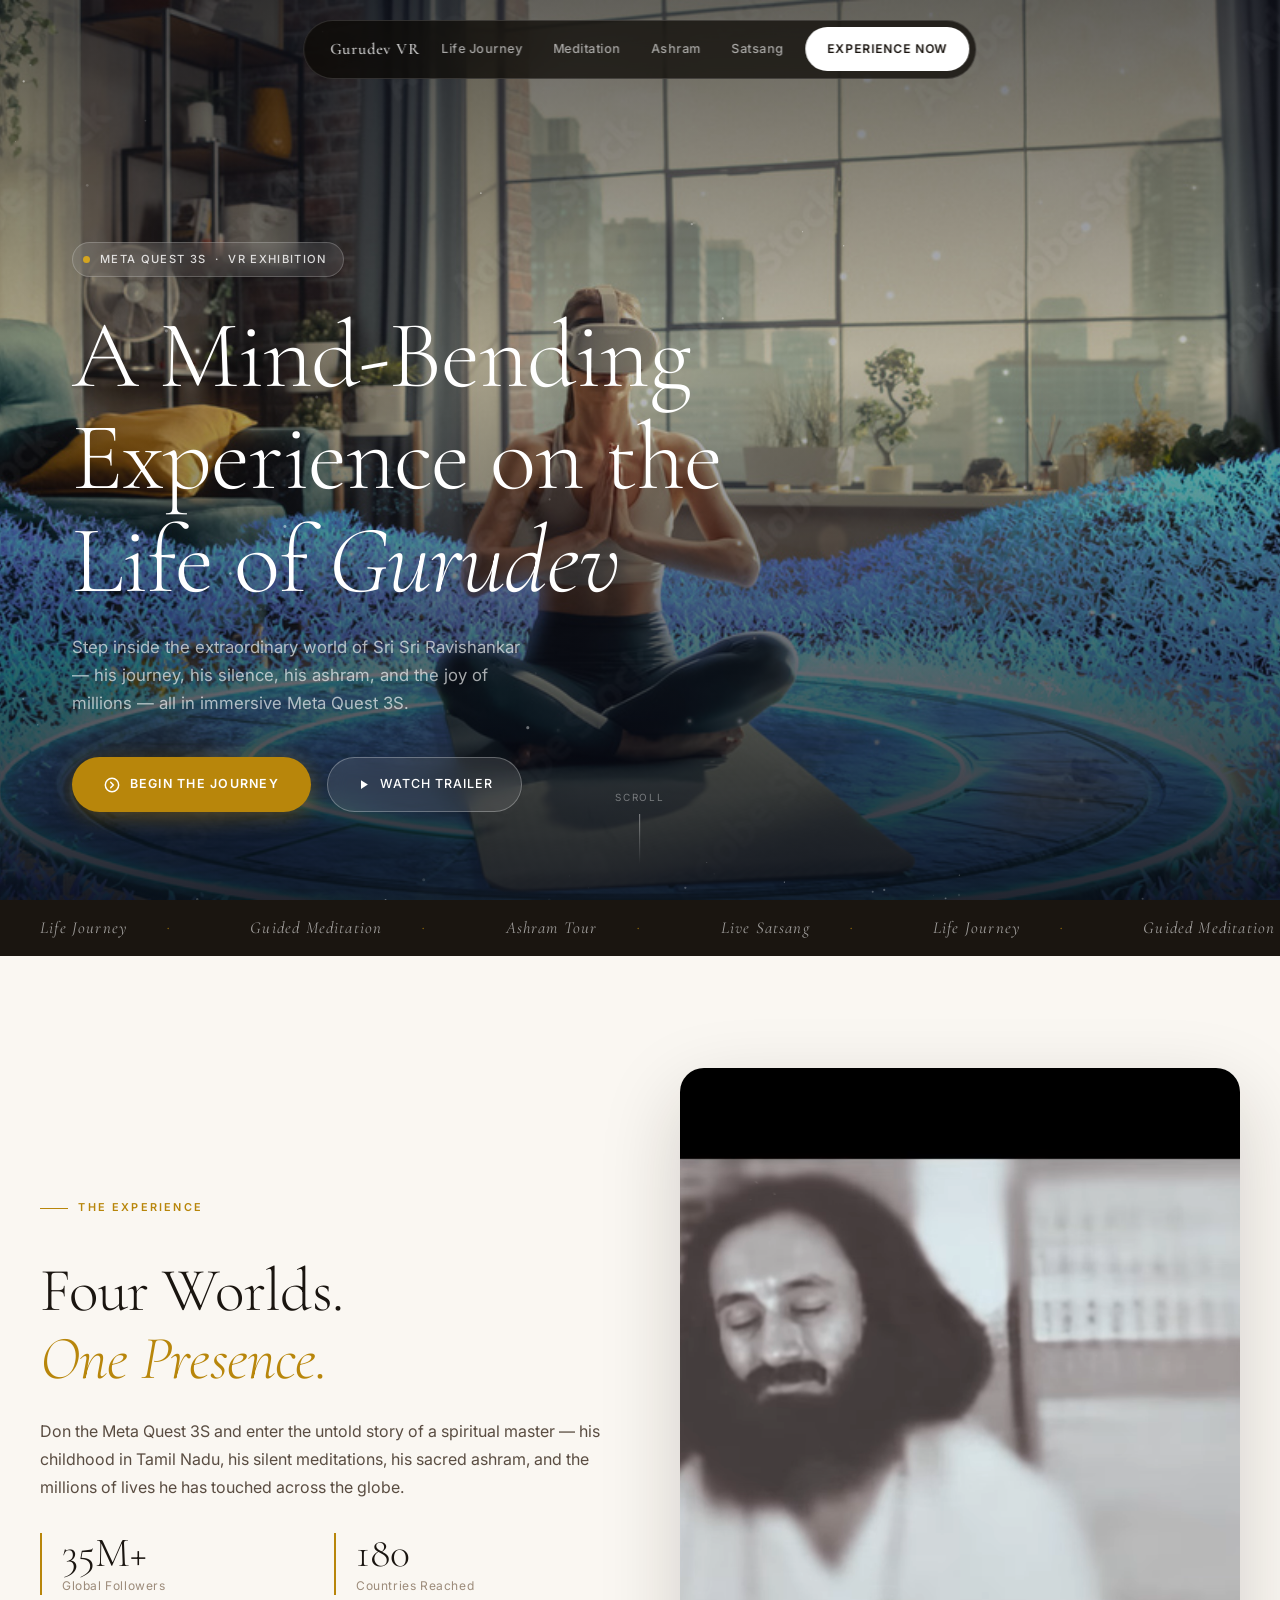
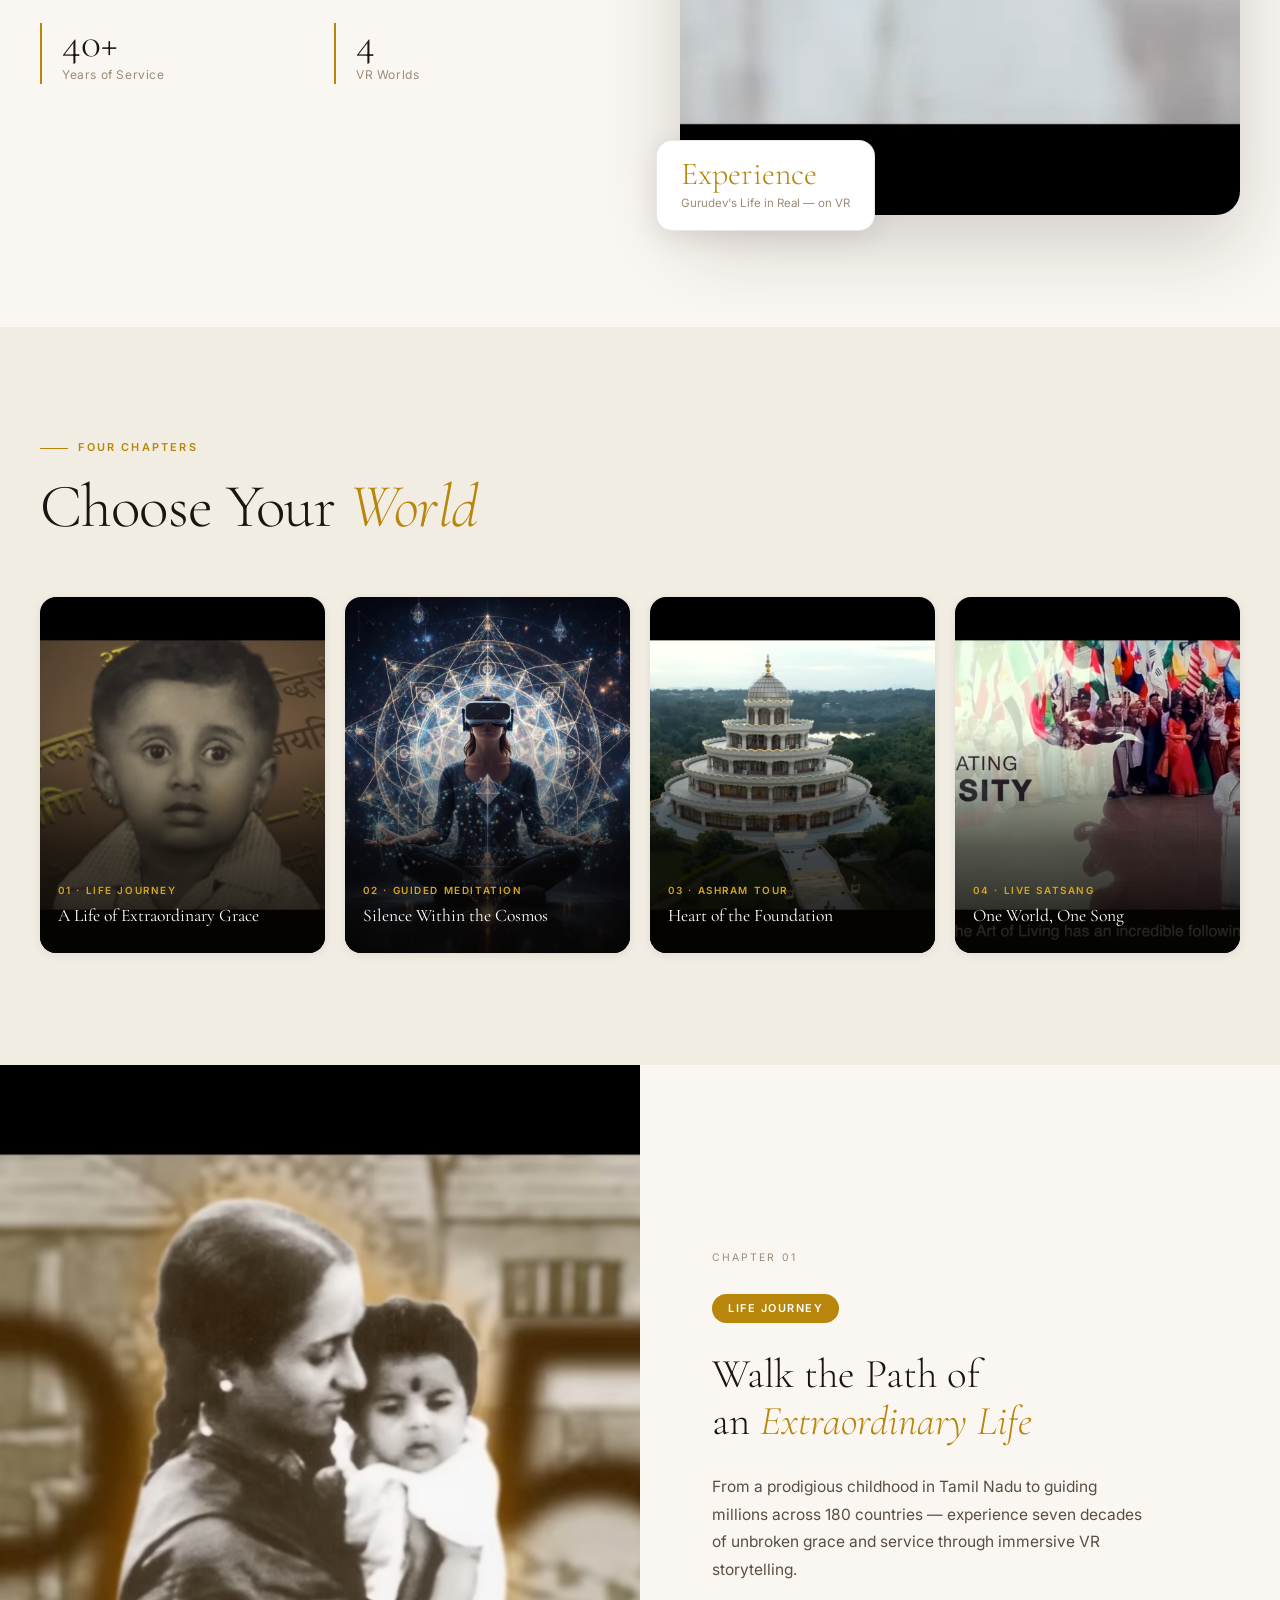
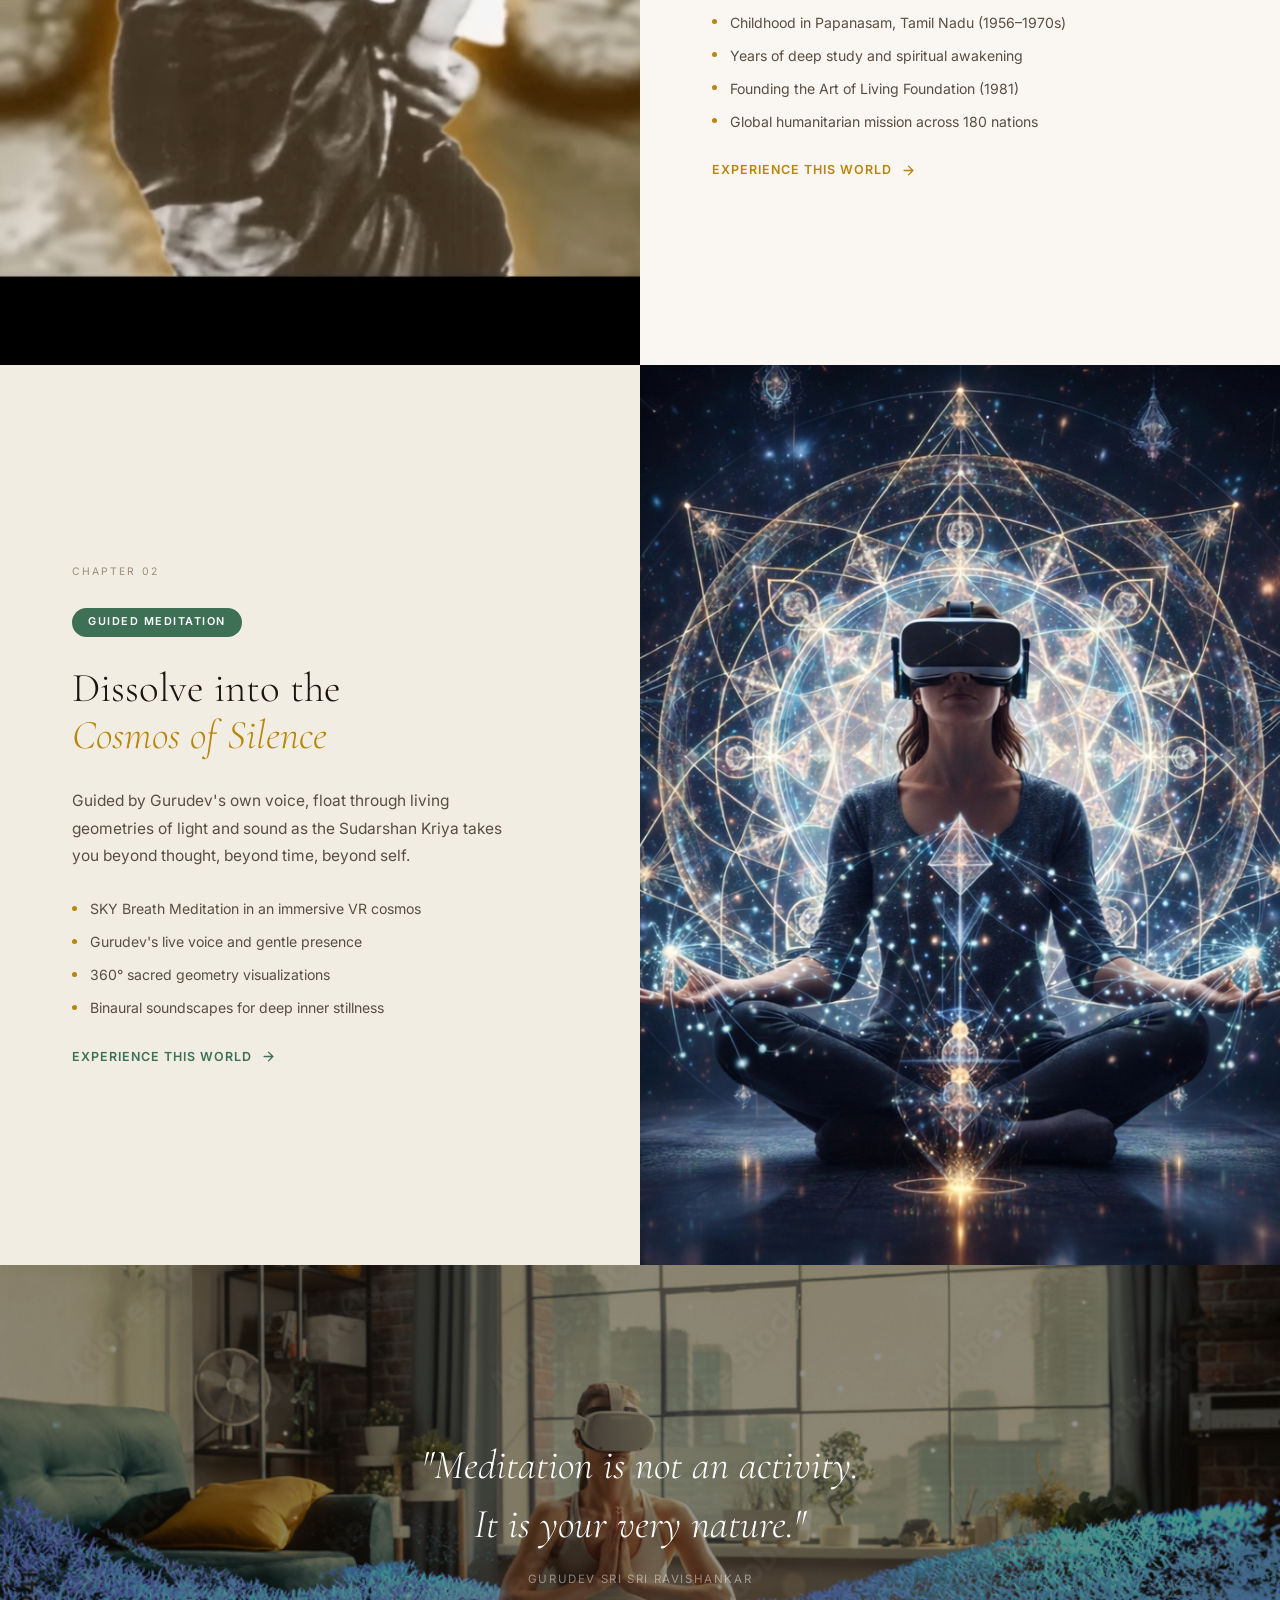
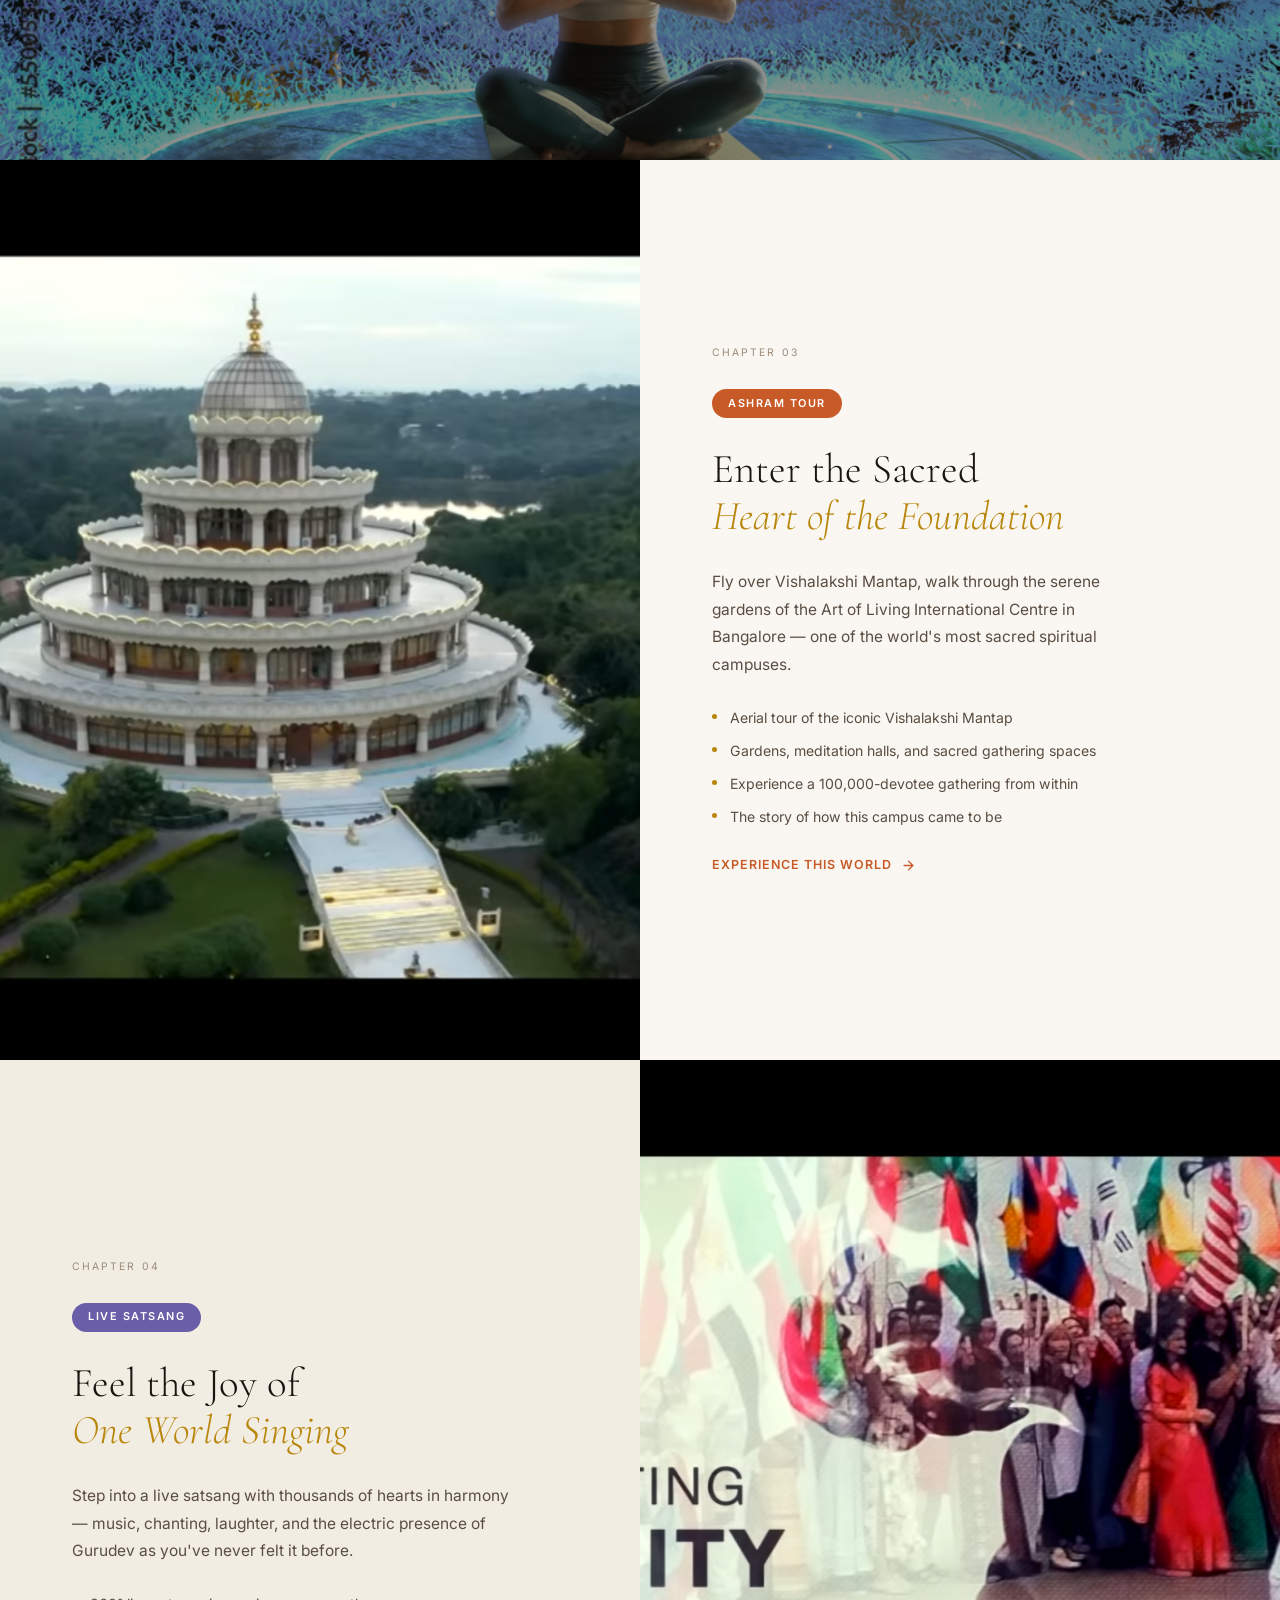
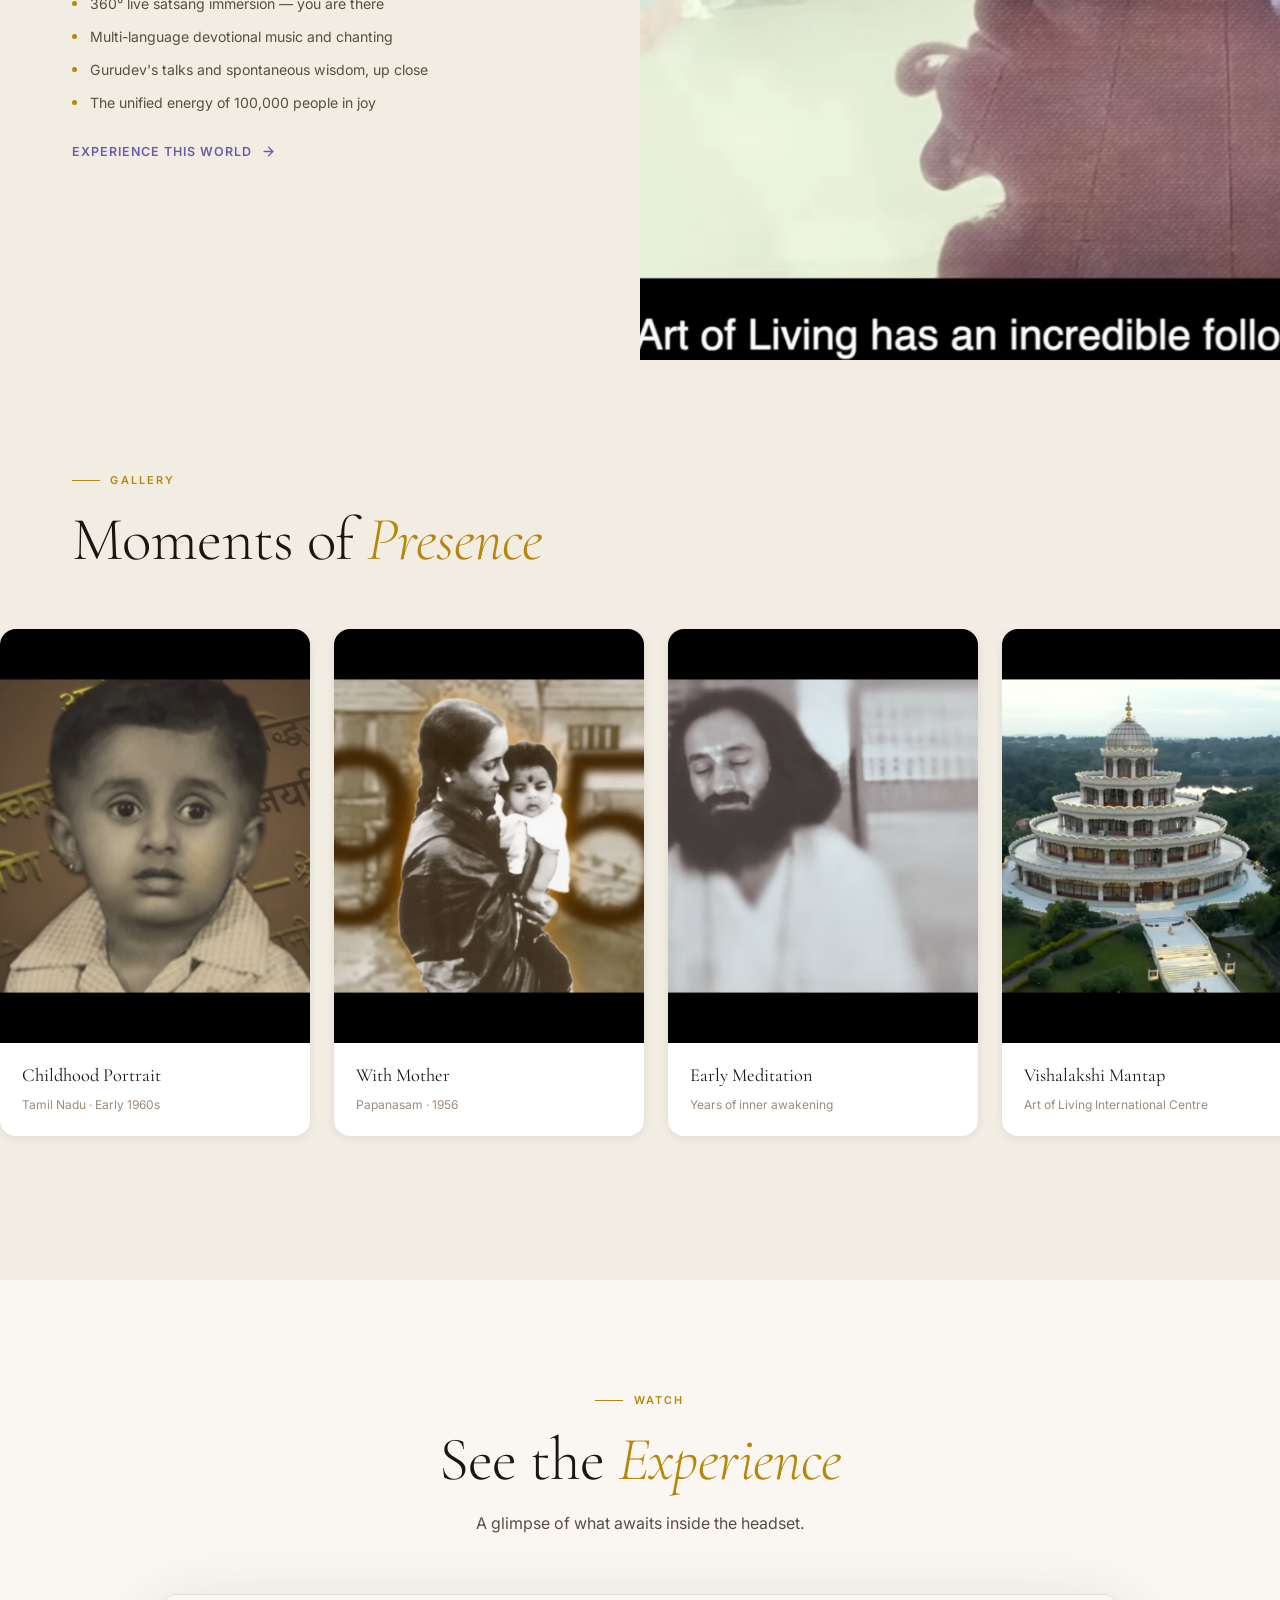
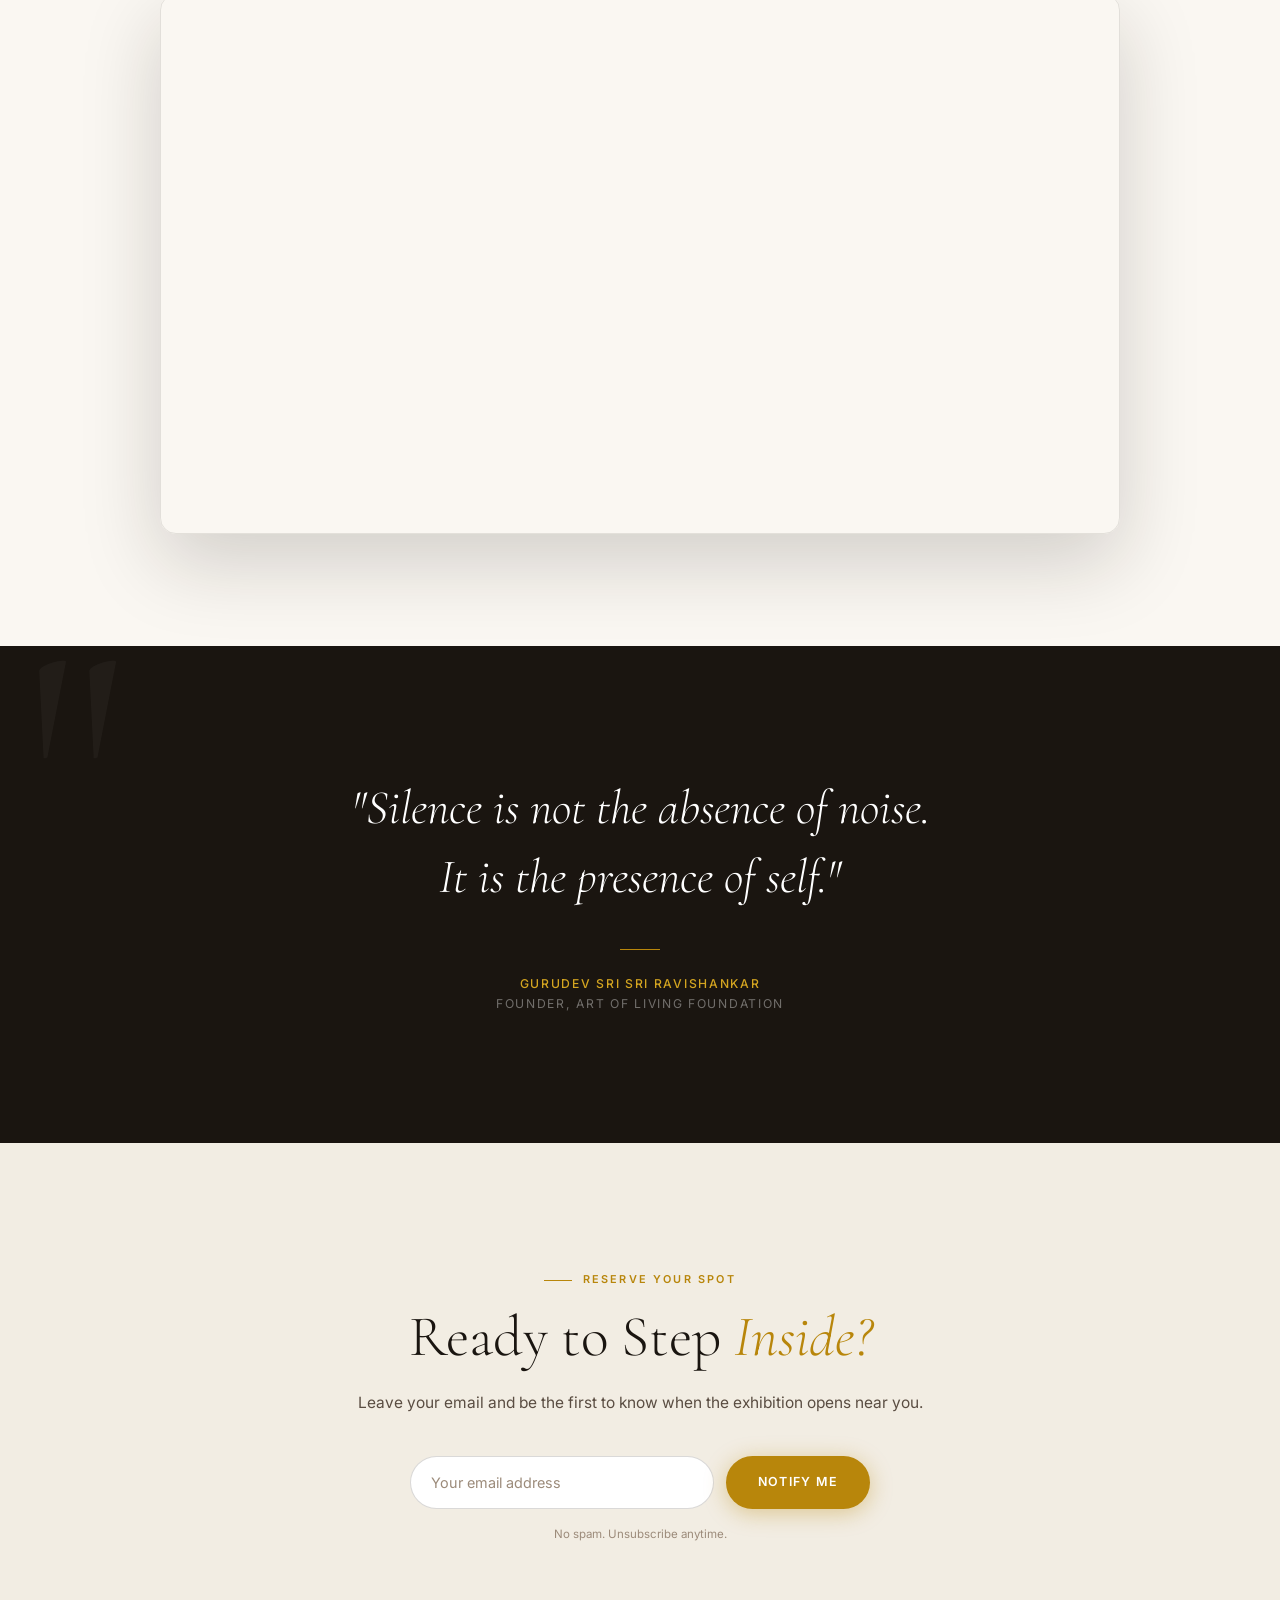
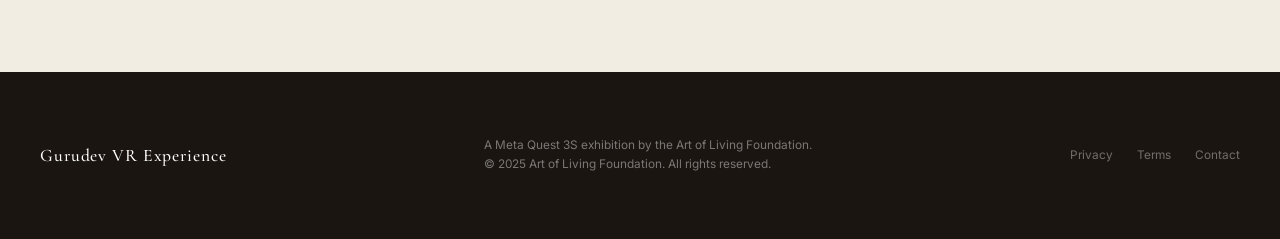
==== landing/index.html @ 08a3c355 "Animate pillar/divider images + expand chapter card descriptions Animations: - Pillar images: bright" ====
<!DOCTYPE html>
<html lang="en">
<head>
<meta charset="UTF-8">
<meta name="viewport" content="width=device-width,initial-scale=1">
<meta name="description" content="An immersive Meta Quest 3S VR experience through the life and wisdom of Gurudev Sri Sri Ravishankar — four worlds, one presence.">
<title>Gurudev VR — An Immersive Journey</title>
<link rel="preconnect" href="https://fonts.googleapis.com">
<link rel="preconnect" href="https://fonts.gstatic.com" crossorigin>
<link href="https://fonts.googleapis.com/css2?family=Cormorant+Garamond:ital,wght@0,300;0,400;0,500;0,600;1,300;1,400;1,500&family=Inter:wght@300;400;500;600&display=swap" rel="stylesheet">
<style>
/* ── RESET ── */
*,*::before,*::after{box-sizing:border-box;margin:0;padding:0}
img,video,iframe{display:block;max-width:100%}
a{text-decoration:none;color:inherit}
button{cursor:pointer;border:none;background:none;font:inherit}

/* ── TOKENS ── */
:root{
  --bg:#FAF7F2;
  --bg2:#F2EDE3;
  --bg3:#EDE5D8;
  --surface:#FFFFFF;
  --ink:#1A1510;
  --ink2:#5A4D42;
  --muted:#9C8B7A;
  --gold:#B8860B;
  --gold-lt:#D4A520;
  --gold-pale:#F5E8B8;
  --saffron:#C85A28;
  --sage:#3E7056;
  --violet:#6B5EA8;
  --border:rgba(26,21,16,.1);
  --border-lg:rgba(26,21,16,.16);
  --shadow-xs:0 1px 3px rgba(26,21,16,.06);
  --shadow-sm:0 2px 10px rgba(26,21,16,.08);
  --shadow-md:0 6px 28px rgba(26,21,16,.1);
  --shadow-lg:0 16px 56px rgba(26,21,16,.14);
  --shadow-xl:0 28px 80px rgba(26,21,16,.18);
  --r8:8px;--r12:12px;--r16:16px;--r24:24px;--r40:40px;--rfull:9999px;
}

/* ── BASE ── */
html{scroll-behavior:smooth}
body{
  background:var(--bg);color:var(--ink);
  font-family:'Inter',sans-serif;
  line-height:1.65;font-size:1rem;
  overflow-x:hidden;
}
:focus-visible{outline:2px solid var(--gold);outline-offset:3px;border-radius:2px}

/* ── NAV ── */
#nav{
  position:fixed;top:1.25rem;left:50%;transform:translateX(-50%);
  z-index:400;display:flex;align-items:center;gap:.5rem;
  padding:.4rem .4rem .4rem 1.6rem;
  background:rgba(250,247,242,.92);
  backdrop-filter:blur(24px);-webkit-backdrop-filter:blur(24px);
  border:1px solid var(--border);border-radius:var(--rfull);
  white-space:nowrap;
  transition:background .35s,border-color .35s,box-shadow .35s;
  box-shadow:var(--shadow-xs);
}
#nav.scrolled{box-shadow:var(--shadow-sm)}
#nav.hero-zone{
  background:rgba(10,7,4,.72);
  border-color:rgba(255,255,255,.14);box-shadow:none;
}
#nav.hero-zone .nav-logo{color:rgba(255,255,255,.9)}
#nav.hero-zone .nav-link{color:rgba(255,255,255,.62)}
#nav.hero-zone .nav-link:hover{background:rgba(255,255,255,.1);color:#fff}
#nav.hero-zone .nav-cta{background:#fff;color:var(--ink)}
#nav.hero-zone .nav-cta:hover{background:var(--gold-lt);color:#fff}
#nav.hero-zone .nav-ham{color:rgba(255,255,255,.85)}
.nav-logo{
  font-family:'Cormorant Garamond',serif;
  font-size:1rem;font-weight:500;letter-spacing:.05em;
  color:var(--ink);transition:color .3s;
}
.nav-links{display:flex;align-items:center;gap:.2rem}
.nav-link{
  font-size:.78rem;font-weight:500;letter-spacing:.04em;
  color:var(--ink2);padding:.4rem .85rem;border-radius:var(--rfull);
  min-height:44px;display:flex;align-items:center;
  transition:background .2s,color .2s;
}
.nav-link:hover{background:rgba(26,21,16,.07);color:var(--ink)}
.nav-cta{
  background:var(--ink);color:#fff;
  font-size:.75rem;font-weight:600;letter-spacing:.08em;text-transform:uppercase;
  padding:.5rem 1.35rem;border-radius:var(--rfull);
  min-height:44px;display:flex;align-items:center;
  transition:background .2s,transform .15s,box-shadow .2s;
}
.nav-cta:hover{background:var(--gold);transform:translateY(-1px);box-shadow:0 4px 14px rgba(184,134,11,.3)}
.nav-ham{
  display:none;width:44px;height:44px;border-radius:var(--rfull);
  align-items:center;justify-content:center;
  color:var(--ink);transition:background .2s,color .3s;
}
.nav-ham:hover{background:rgba(26,21,16,.07)}
.nav-ham svg{width:20px;height:20px}
@media(max-width:800px){
  .nav-links{display:none}.nav-ham{display:flex}
  #nav{padding:.35rem .35rem .35rem 1.2rem}
}

/* ── MOBILE MENU ── */
#mobile-menu{
  display:none;position:fixed;inset:0;z-index:390;
  background:var(--bg);padding:6rem 2.5rem 3rem;
  flex-direction:column;gap:0;overflow-y:auto;
}
#mobile-menu.open{display:flex}
.mmenu-item{
  font-family:'Cormorant Garamond',serif;
  font-size:clamp(1.8rem,7vw,2.8rem);
  font-weight:300;color:var(--ink);
  padding:.65rem 0;border-bottom:1px solid var(--border);
  transition:color .2s,padding-left .25s;
}
.mmenu-item:hover{color:var(--gold);padding-left:.5rem}
.mmenu-sub{
  display:block;font-family:'Inter',sans-serif;
  font-size:.65rem;letter-spacing:.12em;text-transform:uppercase;
  color:var(--muted);margin-bottom:.15rem;
}
.mmenu-cta{
  margin-top:2rem;align-self:flex-start;
  background:var(--ink);color:#fff;
  font-size:.8rem;font-weight:600;letter-spacing:.08em;text-transform:uppercase;
  padding:1rem 2rem;border-radius:var(--rfull);
  min-height:52px;display:flex;align-items:center;
  transition:background .2s;
}
.mmenu-cta:hover{background:var(--gold)}
.mmenu-close{
  position:absolute;top:1.5rem;right:1.5rem;
  width:44px;height:44px;border-radius:var(--rfull);
  display:flex;align-items:center;justify-content:center;
  background:var(--bg2);color:var(--ink);transition:background .2s;
}
.mmenu-close:hover{background:var(--bg3)}
.mmenu-close svg{width:20px;height:20px}

/* ── HERO ── */
.hero{
  position:relative;height:100dvh;min-height:640px;
  display:flex;align-items:flex-end;overflow:hidden;
}
.hero-media{position:absolute;inset:0}
.hero-media img{width:100%;height:100%;object-fit:cover;object-position:center top;animation:kenburns 26s ease-in-out infinite alternate}
@keyframes kenburns{from{transform:scale(1)}to{transform:scale(1.08) translate(-1%,-.5%)}}
#hero-cv{position:absolute;inset:0;z-index:1;pointer-events:none;width:100%;height:100%}
.hero-media::after{
  content:'';position:absolute;inset:0;
  background:linear-gradient(180deg,rgba(4,8,20,.6) 0%,rgba(4,8,20,.25) 40%,rgba(4,8,20,.88) 100%);
}
.hero-body{
  position:relative;z-index:2;
  width:100%;max-width:1200px;margin:0 auto;
  padding:0 2rem 5.5rem;
}
.hero-badge{
  display:inline-flex;align-items:center;gap:.6rem;
  background:rgba(255,255,255,.1);backdrop-filter:blur(12px);
  border:1px solid rgba(255,255,255,.2);border-radius:var(--rfull);
  padding:.45rem 1rem .45rem .65rem;margin-bottom:1.75rem;
}
.hero-badge-dot{
  width:7px;height:7px;border-radius:50%;background:var(--gold-lt);
  animation:hbpulse 2.2s ease-in-out infinite;
}
@keyframes hbpulse{0%,100%{opacity:1;transform:scale(1)}50%{opacity:.45;transform:scale(.75)}}
.hero-badge-text{
  font-size:.7rem;font-weight:500;letter-spacing:.12em;
  text-transform:uppercase;color:rgba(255,255,255,.82);
}
h1.hero-title{
  font-family:'Cormorant Garamond',serif;
  font-size:clamp(3rem,7.5vw,6.5rem);
  font-weight:300;line-height:1.07;letter-spacing:-.01em;
  color:#fff;margin-bottom:1.25rem;max-width:820px;
}
h1.hero-title em{font-style:italic}
.hero-sub{
  font-size:clamp(.9rem,1.8vw,1.05rem);
  color:rgba(255,255,255,.64);line-height:1.68;
  max-width:460px;margin-bottom:2.5rem;
}
.hero-actions{display:flex;gap:1rem;flex-wrap:wrap}
.btn-primary{
  display:inline-flex;align-items:center;gap:.6rem;
  background:var(--gold);color:#fff;
  font-size:.78rem;font-weight:600;letter-spacing:.1em;text-transform:uppercase;
  padding:1rem 2rem;border-radius:var(--rfull);min-height:52px;
  box-shadow:0 4px 22px rgba(184,134,11,.38);
  transition:background .2s,transform .15s,box-shadow .2s;
  position:relative;overflow:hidden;
}
.btn-primary::after{
  content:'';position:absolute;inset:0 auto 0 -80%;width:55%;
  background:linear-gradient(90deg,transparent,rgba(255,255,255,.22),transparent);
  transform:skewX(-18deg);
  animation:shimmer 4s ease-in-out infinite 2s;
}
@keyframes shimmer{0%,40%{left:-80%}100%{left:160%}}
.btn-primary:hover{background:var(--gold-lt);transform:translateY(-2px);box-shadow:0 8px 30px rgba(184,134,11,.44)}
.btn-outline{
  display:inline-flex;align-items:center;gap:.6rem;
  background:rgba(255,255,255,.1);backdrop-filter:blur(10px);
  border:1px solid rgba(255,255,255,.28);color:#fff;
  font-size:.78rem;font-weight:500;letter-spacing:.08em;text-transform:uppercase;
  padding:1rem 1.75rem;border-radius:var(--rfull);min-height:52px;
  transition:background .2s,border-color .2s,transform .15s;
}
.btn-outline:hover{background:rgba(255,255,255,.2);border-color:rgba(255,255,255,.45);transform:translateY(-2px)}
.hero-scroll-hint{
  position:absolute;bottom:2.25rem;left:50%;transform:translateX(-50%);
  z-index:2;display:flex;flex-direction:column;align-items:center;gap:.55rem;
}
.scroll-label{
  font-size:.62rem;letter-spacing:.18em;text-transform:uppercase;color:rgba(255,255,255,.38);
}
.scroll-line{
  width:1px;height:50px;
  background:linear-gradient(180deg,rgba(255,255,255,.45) 0%,rgba(255,255,255,0) 100%);
  animation:scrollanim 2s ease-in-out infinite;
}
@keyframes scrollanim{
  0%,100%{transform:scaleY(1) translateY(0);opacity:.8}
  55%{transform:scaleY(.65) translateY(5px);opacity:.35}
}

/* ── MARQUEE BAND ── */
.band{background:var(--ink);padding:.9rem 0;overflow:hidden}
.band-track{display:flex;white-space:nowrap;animation:bandslide 28s linear infinite}
.band-track:hover{animation-play-state:paused}
@keyframes bandslide{from{transform:translateX(0)}to{transform:translateX(-50%)}}
.band-item{
  font-family:'Cormorant Garamond',serif;
  font-size:1.05rem;font-weight:400;font-style:italic;
  letter-spacing:.07em;color:rgba(255,255,255,.58);
  padding:0 2.5rem;display:inline-flex;align-items:center;gap:2.5rem;
}
.band-item::after{content:'◆';font-style:normal;font-size:.48rem;color:var(--gold);opacity:.75}

/* ── SECTION SCAFFOLD ── */
.sec{padding:7rem 2rem}
.sec-inner{max-width:1200px;margin:0 auto}
.eyebrow{
  font-size:.68rem;font-weight:600;letter-spacing:.2em;text-transform:uppercase;
  color:var(--gold);margin-bottom:1rem;
  display:flex;align-items:center;gap:.65rem;
}
.eyebrow::before{content:'';display:inline-block;width:0;height:1px;background:var(--gold);flex-shrink:0;transition:width .75s cubic-bezier(.25,.1,.25,1) .3s}
.eyebrow.on::before{width:28px}
.display{
  font-family:'Cormorant Garamond',serif;
  font-size:clamp(2.2rem,4.8vw,4rem);
  font-weight:300;line-height:1.1;letter-spacing:-.01em;color:var(--ink);
}
.display em{font-style:italic;color:var(--gold)}
.lead{font-size:1rem;color:var(--ink2);line-height:1.76;max-width:58ch}

/* ── INTRO ── */
.intro-bg{background:var(--bg)}
.intro-grid{display:grid;grid-template-columns:1fr 1fr;gap:5rem;align-items:center}
.intro-left{display:flex;flex-direction:column;gap:1.5rem}
.stats-grid{display:grid;grid-template-columns:1fr 1fr;gap:1.75rem;padding-top:.5rem}
.stat{padding-left:1.25rem;border-left:2.5px solid var(--gold)}
.stat-n{
  font-family:'Cormorant Garamond',serif;
  font-size:2.6rem;font-weight:300;color:var(--ink);line-height:1;margin-bottom:.2rem;
}
.stat-l{font-size:.75rem;color:var(--muted);letter-spacing:.05em;line-height:1.4}
.intro-right{position:relative}
.portrait-wrap{
  border-radius:var(--r24);overflow:hidden;aspect-ratio:3/4;
  box-shadow:var(--shadow-xl);
}
.portrait-wrap img{width:100%;height:100%;object-fit:cover}
.portrait-chip{
  position:absolute;bottom:-1rem;left:-1.5rem;
  background:var(--surface);border-radius:var(--r16);
  padding:1.1rem 1.5rem;box-shadow:var(--shadow-md);
  border:1px solid var(--border);
}
.chip-year{
  font-family:'Cormorant Garamond',serif;
  font-size:2rem;font-weight:300;color:var(--gold);line-height:1;
}
.chip-label{font-size:.72rem;color:var(--muted);margin-top:.2rem}
@media(max-width:920px){
  .intro-grid{grid-template-columns:1fr;gap:3rem}
  .portrait-chip{left:1rem;bottom:1rem}
}

/* ── CHAPTERS ── */
.chapters-bg{background:var(--bg2)}
.ch-grid{
  display:grid;grid-template-columns:repeat(4,1fr);
  gap:1.25rem;margin-top:3.5rem;
}
.ch-card{
  position:relative;border-radius:var(--r16);overflow:hidden;
  aspect-ratio:4/5;display:block;box-shadow:var(--shadow-sm);
  background:var(--bg3);
  transition:transform .4s cubic-bezier(.25,.1,.25,1),box-shadow .4s;
}
.ch-card:hover{transform:translateY(-6px);box-shadow:var(--shadow-lg)}
.ch-card img{
  position:absolute;inset:0;width:100%;height:100%;object-fit:cover;
  transition:transform .7s cubic-bezier(.25,.1,.25,1);
}
.ch-card:hover img{transform:scale(1.05)}
/* gradient only at bottom — no black at top */
.ch-grad{
  position:absolute;inset:0;
  background:linear-gradient(180deg,transparent 38%,rgba(6,4,2,.65) 70%,rgba(6,4,2,.92) 100%);
  transition:background .4s ease;
}
.ch-card:hover .ch-grad{
  background:linear-gradient(180deg,transparent 25%,rgba(6,4,2,.72) 60%,rgba(6,4,2,.95) 100%);
}
.ch-body{position:absolute;bottom:0;left:0;right:0;padding:1.25rem 1.1rem}
.ch-num{
  font-size:.62rem;font-weight:600;letter-spacing:.16em;color:var(--gold-lt);
  margin-bottom:.4rem;text-transform:uppercase;
}
.ch-name{
  font-family:'Cormorant Garamond',serif;
  font-size:1.1rem;font-weight:400;color:#fff;line-height:1.25;margin-bottom:.4rem;
}
.ch-desc{
  font-size:.75rem;color:rgba(255,255,255,.68);line-height:1.5;
  max-height:0;overflow:hidden;
  transition:max-height .4s ease, opacity .4s ease;
  opacity:0;
}
.ch-card:hover .ch-desc{max-height:80px;opacity:1}
/* on mobile always show desc */
@media(max-width:800px){
  .ch-desc{max-height:80px;opacity:1}
}
@media(max-width:900px){
  .ch-grid{grid-template-columns:1fr 1fr;gap:1rem}
  .ch-card{aspect-ratio:3/4}
}
@media(max-width:480px){
  .ch-grid{gap:.75rem}
  .ch-card{aspect-ratio:3/4}
  .ch-name{font-size:1rem}
}

/* ── PILLARS ── */
.pillar{display:grid;grid-template-columns:1fr 1fr;min-height:100dvh}
.pillar.flip .p-img{order:2}
.pillar.flip .p-body{order:1}
.p-img{position:relative;overflow:hidden}
.p-img img{
  position:absolute;inset:0;width:100%;height:100%;
  object-fit:cover;transition:transform .9s ease;
}
.pillar:hover .p-img img{transform:scale(1.04)}
.p-body{
  display:flex;flex-direction:column;justify-content:center;
  gap:1.75rem;padding:5.5rem 4.5rem;background:var(--bg);
}
.pillar.flip .p-body{background:var(--bg2)}
.p-n{font-size:.65rem;letter-spacing:.2em;text-transform:uppercase;color:var(--muted)}
.p-tag{
  display:inline-block;font-size:.68rem;font-weight:600;
  letter-spacing:.14em;text-transform:uppercase;
  color:#fff;border-radius:var(--rfull);padding:.35rem 1rem;align-self:flex-start;
}
.p-title{
  font-family:'Cormorant Garamond',serif;
  font-size:clamp(1.9rem,3.2vw,3rem);font-weight:300;line-height:1.15;color:var(--ink);
}
.p-title em{font-style:italic;color:var(--gold)}
.p-desc{font-size:.97rem;color:var(--ink2);line-height:1.78;max-width:44ch}
.p-list{list-style:none;display:flex;flex-direction:column;gap:.7rem}
.p-list li{
  display:flex;align-items:flex-start;gap:.8rem;
  font-size:.88rem;color:var(--ink2);line-height:1.55;
}
.p-list li::before{
  content:'';display:block;width:5px;height:5px;border-radius:50%;
  background:var(--gold);margin-top:.48rem;flex-shrink:0;
}
.p-link{
  display:inline-flex;align-items:center;gap:.55rem;
  font-size:.78rem;font-weight:600;letter-spacing:.08em;text-transform:uppercase;
  color:var(--gold);transition:gap .25s;align-self:flex-start;
}
.p-link:hover{gap:1rem}
.p-link svg{width:15px;height:15px}
@media(max-width:800px){
  .pillar,.pillar.flip{grid-template-columns:1fr;min-height:auto}
  .pillar.flip .p-img,.pillar.flip .p-body{order:unset}
  .p-img{aspect-ratio:4/3}
  .p-body{padding:3.5rem 1.75rem}
}

/* ── QUOTE DIVIDER ── */
.qdiv{height:55vh;min-height:300px;position:relative;overflow:hidden}
.qdiv img{position:absolute;inset:0;width:100%;height:100%;object-fit:cover}
.qdiv::after{content:'';position:absolute;inset:0;background:rgba(8,5,2,.44)}
.qdiv-text{
  position:absolute;inset:0;z-index:1;
  display:flex;flex-direction:column;align-items:center;justify-content:center;
  text-align:center;padding:2rem;gap:1rem;
}
.qdiv-quote{
  font-family:'Cormorant Garamond',serif;
  font-size:clamp(1.4rem,3.2vw,2.6rem);
  font-weight:300;font-style:italic;color:#fff;line-height:1.45;max-width:680px;
}
.qdiv-attr{font-size:.72rem;letter-spacing:.14em;text-transform:uppercase;color:rgba(255,255,255,.45)}

/* ── GALLERY ── */
.gallery-bg{background:var(--bg2);padding:7rem 0}
.gallery-head{max-width:1200px;margin:0 auto 3.5rem;padding:0 2rem}
.g-scroll{
  overflow-x:auto;scroll-snap-type:x mandatory;
  padding:0 2rem 1.5rem;cursor:grab;
}
.g-scroll:active{cursor:grabbing}
.g-scroll::-webkit-scrollbar{height:3px}
.g-scroll::-webkit-scrollbar-track{background:transparent}
.g-scroll::-webkit-scrollbar-thumb{background:var(--gold);border-radius:2px}
.g-track{display:flex;gap:1.5rem;width:max-content;padding-bottom:.5rem}
.g-card{
  width:clamp(240px,28vw,310px);flex-shrink:0;
  border-radius:var(--r16);overflow:hidden;scroll-snap-align:start;
  background:var(--surface);box-shadow:var(--shadow-sm);
  transition:transform .35s cubic-bezier(.25,.1,.25,1),box-shadow .35s;
}
.g-card:hover{transform:translateY(-6px);box-shadow:var(--shadow-lg)}
.g-img{aspect-ratio:3/4;overflow:hidden;position:relative}
.g-img img{
  position:absolute;inset:0;width:100%;height:100%;object-fit:cover;
  transition:transform .6s ease;
}
.g-card:hover .g-img img{transform:scale(1.06)}
.g-info{padding:1.1rem 1.35rem 1.4rem}
.g-title{
  font-family:'Cormorant Garamond',serif;
  font-size:1.15rem;font-weight:400;color:var(--ink);margin-bottom:.3rem;
}
.g-sub{font-size:.75rem;color:var(--muted);line-height:1.5}

/* ── VIDEO ── */
.video-bg{background:var(--bg);padding:7rem 2rem}
.video-inner{max-width:960px;margin:0 auto;text-align:center}
.video-frame{
  margin-top:3.5rem;border-radius:var(--r16);overflow:hidden;
  box-shadow:var(--shadow-xl);aspect-ratio:16/9;position:relative;
  border:1px solid var(--border);
}
.video-frame iframe{position:absolute;inset:0;width:100%;height:100%;border:none}

/* ── FULL QUOTE ── */
.fq-bg{
  background:var(--ink);padding:8rem 2rem;
  position:relative;overflow:hidden;
}
.fq-bg::before{
  content:'"';position:absolute;
  top:-3rem;left:1.5rem;
  font-family:'Cormorant Garamond',serif;
  font-size:22rem;line-height:1;
  color:rgba(255,255,255,.035);
  pointer-events:none;user-select:none;
}
.fq-inner{max-width:760px;margin:0 auto;text-align:center;position:relative;z-index:1}
.fq-text{
  font-family:'Cormorant Garamond',serif;
  font-size:clamp(1.7rem,3.8vw,3rem);
  font-weight:300;font-style:italic;
  color:#fff;line-height:1.45;margin-bottom:2.25rem;
}
.fq-line{height:1px;background:var(--gold);margin:0 auto 1.5rem;width:0;transition:opacity .75s ease .3s,transform .75s ease .3s,width .9s cubic-bezier(.25,.1,.25,1) .5s}
.fq-line.on{width:40px}
.fq-attr{font-size:.76rem;letter-spacing:.14em;text-transform:uppercase;color:rgba(255,255,255,.38);line-height:1.7}
.fq-attr strong{color:var(--gold-lt);font-weight:500}

/* ── CTA ── */
.cta-bg{background:var(--bg2);padding:8rem 2rem}
.cta-inner{max-width:640px;margin:0 auto;text-align:center}
.cta-h{
  font-family:'Cormorant Garamond',serif;
  font-size:clamp(2.2rem,4.5vw,3.8rem);
  font-weight:300;line-height:1.12;color:var(--ink);margin-bottom:1.25rem;
}
.cta-h em{font-style:italic;color:var(--gold)}
.cta-sub{font-size:.97rem;color:var(--ink2);line-height:1.72;margin-bottom:2.5rem}
.cta-form{display:flex;gap:.75rem;max-width:460px;margin:0 auto 1rem}
.cta-input{
  flex:1;padding:.875rem 1.25rem;
  background:var(--surface);border:1.5px solid var(--border-lg);
  border-radius:var(--rfull);color:var(--ink);
  font-size:.9rem;font-family:'Inter',sans-serif;
  transition:border-color .2s,box-shadow .2s;
}
.cta-input:focus{
  outline:none;border-color:var(--gold);
  box-shadow:0 0 0 3px rgba(184,134,11,.12);
}
.cta-input::placeholder{color:var(--muted)}
.cta-note{font-size:.72rem;color:var(--muted)}
@media(max-width:520px){.cta-form{flex-direction:column}}

/* ── FOOTER ── */
.footer{background:var(--ink);color:rgba(255,255,255,.42);padding:4rem 2rem}
.footer-inner{
  max-width:1200px;margin:0 auto;
  display:flex;justify-content:space-between;align-items:center;
  gap:2rem;flex-wrap:wrap;
}
.footer-logo{
  font-family:'Cormorant Garamond',serif;
  font-size:1.1rem;font-weight:500;letter-spacing:.05em;color:#fff;
}
.footer-copy{font-size:.74rem;line-height:1.65}
.footer-nav{display:flex;gap:1.5rem;font-size:.74rem}
.footer-nav a{color:rgba(255,255,255,.38);transition:color .2s}
.footer-nav a:hover{color:var(--gold-lt)}
@media(max-width:600px){
  .footer-inner{flex-direction:column;align-items:flex-start;gap:1.25rem}
}

/* ── REVEAL ── */
.r{opacity:0;transform:translateY(28px);transition:opacity .75s ease,transform .75s ease}
.fq-line.r{transition:opacity .75s ease .3s,transform .75s ease .3s,width .9s cubic-bezier(.25,.1,.25,1) .5s}
.r.on{opacity:1;transform:none}
.r[data-d="1"]{transition-delay:.1s}
.r[data-d="2"]{transition-delay:.2s}
.r[data-d="3"]{transition-delay:.3s}
.r[data-d="4"]{transition-delay:.4s}
.r[data-d="5"]{transition-delay:.5s}

/* ── PROGRESS BAR ── */
#progress{position:fixed;top:0;left:0;right:0;height:2px;background:var(--gold);transform-origin:left;transform:scaleX(0);z-index:500;will-change:transform;pointer-events:none}

/* ── PILLAR PARALLAX ── */
.p-img img{will-change:transform;transition:transform .12s linear;animation:imgpulse 7s ease-in-out infinite}
@keyframes imgpulse{0%,100%{filter:brightness(1) saturate(1)}50%{filter:brightness(1.08) saturate(1.14)}}

/* ── QUOTE DIVIDER KEN BURNS ── */
.qdiv img{animation:kenburns 32s ease-in-out infinite alternate}

/* ── COSMOS GLOW ── */
@keyframes cosmosGlow{
  0%,100%{filter:brightness(1) saturate(1) contrast(1)}
  50%{filter:brightness(1.12) saturate(1.22) contrast(1.04)}
}

/* ── A11Y MOTION ── */
@media(prefers-reduced-motion:reduce){
  *,*::before,*::after{animation-duration:.01ms!important;transition-duration:.01ms!important}
  .r{opacity:1;transform:none}
  #hero-cv,.fq-line.r,.p-img img,.qdiv img{transition:none!important;animation:none!important}
}
</style>
</head>
<body>

<div id="progress" aria-hidden="true"></div>

<!-- NAV -->
<nav id="nav" aria-label="Site navigation">
  <span class="nav-logo">Gurudev VR</span>
  <div class="nav-links" role="list">
    <a href="#journey" class="nav-link" role="listitem">Life Journey</a>
    <a href="#meditation" class="nav-link" role="listitem">Meditation</a>
    <a href="#ashram" class="nav-link" role="listitem">Ashram</a>
    <a href="#satsang" class="nav-link" role="listitem">Satsang</a>
  </div>
  <a href="#reserve" class="nav-cta">Experience Now</a>
  <button class="nav-ham" id="ham-btn" aria-label="Open navigation" aria-expanded="false">
    <svg fill="none" stroke="currentColor" stroke-width="2" viewBox="0 0 24 24" aria-hidden="true">
      <path stroke-linecap="round" d="M4 7h16M4 12h16M4 17h16"/>
    </svg>
  </button>
</nav>

<!-- MOBILE MENU -->
<div id="mobile-menu" role="dialog" aria-modal="true" aria-label="Navigation">
  <button class="mmenu-close" id="menu-close" aria-label="Close menu">
    <svg fill="none" stroke="currentColor" stroke-width="2" viewBox="0 0 24 24" aria-hidden="true">
      <path stroke-linecap="round" d="M6 18L18 6M6 6l12 12"/>
    </svg>
  </button>
  <a href="#journey" class="mmenu-item"><span class="mmenu-sub">01</span>Life Journey</a>
  <a href="#meditation" class="mmenu-item"><span class="mmenu-sub">02</span>Guided Meditation</a>
  <a href="#ashram" class="mmenu-item"><span class="mmenu-sub">03</span>Ashram Tour</a>
  <a href="#satsang" class="mmenu-item"><span class="mmenu-sub">04</span>Live Satsang</a>
  <a href="#reserve" class="mmenu-cta">Reserve Experience</a>
</div>

<!-- HERO -->
<section class="hero" aria-label="Gurudev VR — An Immersive Journey">
  <div class="hero-media" aria-hidden="true">
    <img src="img/vr-meditation-blue.jpg" alt="" loading="eager" fetchpriority="high">
    <canvas id="hero-cv" aria-hidden="true"></canvas>
  </div>
  <div class="hero-body">
    <div class="hero-badge r on">
      <span class="hero-badge-dot" aria-hidden="true"></span>
      <span class="hero-badge-text">Meta Quest 3S &nbsp;·&nbsp; VR Exhibition</span>
    </div>
    <h1 class="hero-title r on" data-d="1">
      A Mind-Bending<br>
      Experience on the<br>
      Life of <em>Gurudev</em>
    </h1>
    <p class="hero-sub r on" data-d="2">
      Step inside the extraordinary world of Sri Sri Ravishankar — his journey, his silence, his ashram, and the joy of millions — all in immersive Meta Quest 3S.
    </p>
    <div class="hero-actions r on" data-d="3">
      <a href="#journey" class="btn-primary">
        <svg width="16" height="16" fill="none" stroke="currentColor" stroke-width="2.2" viewBox="0 0 24 24" aria-hidden="true"><circle cx="12" cy="12" r="10"/><path stroke-linecap="round" d="M10 8l4 4-4 4"/></svg>
        Begin the Journey
      </a>
      <a href="#video" class="btn-outline">
        <svg width="15" height="15" fill="currentColor" viewBox="0 0 24 24" aria-hidden="true"><path d="M8 5.14v14l11-7-11-7z"/></svg>
        Watch Trailer
      </a>
    </div>
  </div>
  <div class="hero-scroll-hint" aria-hidden="true">
    <span class="scroll-label">Scroll</span>
    <span class="scroll-line"></span>
  </div>
</section>

<!-- BAND -->
<div class="band" aria-hidden="true">
  <div class="band-track">
    <span class="band-item">Life Journey</span>
    <span class="band-item">Guided Meditation</span>
    <span class="band-item">Ashram Tour</span>
    <span class="band-item">Live Satsang</span>
    <span class="band-item">Life Journey</span>
    <span class="band-item">Guided Meditation</span>
    <span class="band-item">Ashram Tour</span>
    <span class="band-item">Live Satsang</span>
    <span class="band-item">Life Journey</span>
    <span class="band-item">Guided Meditation</span>
    <span class="band-item">Ashram Tour</span>
    <span class="band-item">Live Satsang</span>
    <span class="band-item">Life Journey</span>
    <span class="band-item">Guided Meditation</span>
    <span class="band-item">Ashram Tour</span>
    <span class="band-item">Live Satsang</span>
  </div>
</div>

<!-- INTRO -->
<section class="sec intro-bg" aria-label="About the experience">
  <div class="sec-inner">
    <div class="intro-grid">
      <div class="intro-left">
        <p class="eyebrow r">The Experience</p>
        <h2 class="display r" data-d="1">Four Worlds.<br><em>One Presence.</em></h2>
        <p class="lead r" data-d="2">
          Don the Meta Quest 3S and enter the untold story of a spiritual master — his childhood in Tamil Nadu, his silent meditations, his sacred ashram, and the millions of lives he has touched across the globe.
        </p>
        <div class="stats-grid r" data-d="3">
          <div class="stat">
            <div class="stat-n">35M+</div>
            <div class="stat-l">Global Followers</div>
          </div>
          <div class="stat">
            <div class="stat-n">180</div>
            <div class="stat-l">Countries Reached</div>
          </div>
          <div class="stat">
            <div class="stat-n">40+</div>
            <div class="stat-l">Years of Service</div>
          </div>
          <div class="stat">
            <div class="stat-n">4</div>
            <div class="stat-l">VR Worlds</div>
          </div>
        </div>
      </div>
      <div class="intro-right r" data-d="2">
        <div class="portrait-wrap">
          <img src="img/gurudev-young-meditation.png" alt="Young Gurudev Sri Sri Ravishankar in meditation" loading="lazy" style="object-position:center 20%">
        </div>
        <div class="portrait-chip">
          <div class="chip-year">Experience</div>
          <div class="chip-label">Gurudev's Life in Real — on VR</div>
        </div>
      </div>
    </div>
  </div>
</section>

<!-- CHAPTERS -->
<section class="sec chapters-bg" aria-label="Four VR chapters">
  <div class="sec-inner">
    <p class="eyebrow r">Four Chapters</p>
    <h2 class="display r" data-d="1">Choose Your <em>World</em></h2>
    <div class="ch-grid">

      <a href="#journey" class="ch-card r" data-d="1">
        <img src="img/gurudev-childhood.png" alt="Gurudev as a child" loading="lazy" style="object-position:center 30%">
        <div class="ch-grad"></div>
        <div class="ch-body">
          <p class="ch-num">01 · Life Journey</p>
          <h3 class="ch-name">A Life of Extraordinary Grace</h3>
          <p class="ch-desc">From a gifted childhood in Tamil Nadu to touching 180 nations — walk seven decades of Gurudev's extraordinary path.</p>
        </div>
      </a>

      <a href="#meditation" class="ch-card r" data-d="2">
        <img src="img/vr-meditation-cosmos.webp" alt="VR sacred geometry cosmos" loading="lazy">
        <div class="ch-grad"></div>
        <div class="ch-body">
          <p class="ch-num">02 · Guided Meditation</p>
          <h3 class="ch-name">Silence Within the Cosmos</h3>
          <p class="ch-desc">Float through sacred geometry and light as Gurudev's voice guides you into the deepest stillness — SKY Breath in VR.</p>
        </div>
      </a>

      <a href="#ashram" class="ch-card r" data-d="3">
        <img src="img/ashram-vishalakshi.png" alt="Aerial view of Vishalakshi Mantap temple" loading="lazy" style="object-position:center 45%">
        <div class="ch-grad"></div>
        <div class="ch-body">
          <p class="ch-num">03 · Ashram Tour</p>
          <h3 class="ch-name">Heart of the Foundation</h3>
          <p class="ch-desc">Soar over Vishalakshi Mantap and wander the sacred grounds of the world's most beloved spiritual campus.</p>
        </div>
      </a>

      <a href="#satsang" class="ch-card r" data-d="4">
        <img src="img/gurudev-diversity.png" alt="Gurudev with global community" loading="lazy" style="object-position:center 28%">
        <div class="ch-grad"></div>
        <div class="ch-body">
          <p class="ch-num">04 · Live Satsang</p>
          <h3 class="ch-name">One World, One Song</h3>
          <p class="ch-desc">Step into a live satsang — music, laughter, chanting, and 100,000 hearts united in joy around Gurudev.</p>
        </div>
      </a>

    </div>
  </div>
</section>

<!-- PILLAR 1: LIFE JOURNEY -->
<section id="journey" class="pillar" aria-label="Chapter 1 — Life Journey">
  <div class="p-img">
    <img src="img/gurudev-1956.png" alt="Infant Gurudev with mother, Papanasam 1956" loading="lazy" style="object-position:center 28%">
  </div>
  <div class="p-body">
    <p class="p-n r">Chapter 01</p>
    <span class="p-tag r" data-d="1" style="background:var(--gold)">Life Journey</span>
    <h2 class="p-title r" data-d="2">Walk the Path of<br>an <em>Extraordinary Life</em></h2>
    <p class="p-desc r" data-d="3">
      From a prodigious childhood in Tamil Nadu to guiding millions across 180 countries — experience seven decades of unbroken grace and service through immersive VR storytelling.
    </p>
    <ul class="p-list r" data-d="3">
      <li><span>Childhood in Papanasam, Tamil Nadu (1956–1970s)</span></li>
      <li><span>Years of deep study and spiritual awakening</span></li>
      <li><span>Founding the Art of Living Foundation (1981)</span></li>
      <li><span>Global humanitarian mission across 180 nations</span></li>
    </ul>
    <a href="#reserve" class="p-link r" data-d="4">
      Experience This World
      <svg fill="none" stroke="currentColor" stroke-width="2.2" viewBox="0 0 24 24" aria-hidden="true"><path stroke-linecap="round" d="M5 12h14M12 5l7 7-7 7"/></svg>
    </a>
  </div>
</section>

<!-- PILLAR 2: MEDITATION -->
<section id="meditation" class="pillar flip" aria-label="Chapter 2 — Guided Meditation">
  <div class="p-img">
    <img src="img/vr-meditation-cosmos.webp" alt="Sacred geometry cosmos in VR" loading="lazy" style="animation-name:imgpulse,cosmosGlow;animation-duration:7s,5s;animation-timing-function:ease-in-out,ease-in-out;animation-iteration-count:infinite,infinite">
  </div>
  <div class="p-body">
    <p class="p-n r">Chapter 02</p>
    <span class="p-tag r" data-d="1" style="background:var(--sage)">Guided Meditation</span>
    <h2 class="p-title r" data-d="2">Dissolve into the<br><em>Cosmos of Silence</em></h2>
    <p class="p-desc r" data-d="3">
      Guided by Gurudev's own voice, float through living geometries of light and sound as the Sudarshan Kriya takes you beyond thought, beyond time, beyond self.
    </p>
    <ul class="p-list r" data-d="3">
      <li><span>SKY Breath Meditation in an immersive VR cosmos</span></li>
      <li><span>Gurudev's live voice and gentle presence</span></li>
      <li><span>360° sacred geometry visualizations</span></li>
      <li><span>Binaural soundscapes for deep inner stillness</span></li>
    </ul>
    <a href="#reserve" class="p-link r" data-d="4" style="color:var(--sage)">
      Experience This World
      <svg fill="none" stroke="currentColor" stroke-width="2.2" viewBox="0 0 24 24" aria-hidden="true"><path stroke-linecap="round" d="M5 12h14M12 5l7 7-7 7"/></svg>
    </a>
  </div>
</section>

<!-- QUOTE DIVIDER -->
<div class="qdiv" role="img" aria-label="VR meditation visual with quote">
  <img src="img/vr-meditation-blue.jpg" alt="" loading="lazy">
  <div class="qdiv-text">
    <p class="qdiv-quote r on">"Meditation is not an activity.<br>It is your very nature."</p>
    <p class="qdiv-attr r on" data-d="1">Gurudev Sri Sri Ravishankar</p>
  </div>
</div>

<!-- PILLAR 3: ASHRAM -->
<section id="ashram" class="pillar" aria-label="Chapter 3 — Ashram Tour">
  <div class="p-img">
    <img src="img/ashram-vishalakshi.png" alt="Aerial view of Vishalakshi Mantap, Art of Living International Centre, Bangalore" loading="lazy" style="object-position:center 45%">
  </div>
  <div class="p-body">
    <p class="p-n r">Chapter 03</p>
    <span class="p-tag r" data-d="1" style="background:var(--saffron)">Ashram Tour</span>
    <h2 class="p-title r" data-d="2">Enter the Sacred<br><em>Heart of the Foundation</em></h2>
    <p class="p-desc r" data-d="3">
      Fly over Vishalakshi Mantap, walk through the serene gardens of the Art of Living International Centre in Bangalore — one of the world's most sacred spiritual campuses.
    </p>
    <ul class="p-list r" data-d="3">
      <li><span>Aerial tour of the iconic Vishalakshi Mantap</span></li>
      <li><span>Gardens, meditation halls, and sacred gathering spaces</span></li>
      <li><span>Experience a 100,000-devotee gathering from within</span></li>
      <li><span>The story of how this campus came to be</span></li>
    </ul>
    <a href="#reserve" class="p-link r" data-d="4" style="color:var(--saffron)">
      Experience This World
      <svg fill="none" stroke="currentColor" stroke-width="2.2" viewBox="0 0 24 24" aria-hidden="true"><path stroke-linecap="round" d="M5 12h14M12 5l7 7-7 7"/></svg>
    </a>
  </div>
</section>

<!-- PILLAR 4: SATSANG -->
<section id="satsang" class="pillar flip" aria-label="Chapter 4 — Live Satsang">
  <div class="p-img">
    <img src="img/gurudev-diversity.png" alt="Gurudev with a diverse global community" loading="lazy" style="object-position:center 28%">
  </div>
  <div class="p-body">
    <p class="p-n r">Chapter 04</p>
    <span class="p-tag r" data-d="1" style="background:var(--violet)">Live Satsang</span>
    <h2 class="p-title r" data-d="2">Feel the Joy of<br><em>One World Singing</em></h2>
    <p class="p-desc r" data-d="3">
      Step into a live satsang with thousands of hearts in harmony — music, chanting, laughter, and the electric presence of Gurudev as you've never felt it before.
    </p>
    <ul class="p-list r" data-d="3">
      <li><span>360° live satsang immersion — you are there</span></li>
      <li><span>Multi-language devotional music and chanting</span></li>
      <li><span>Gurudev's talks and spontaneous wisdom, up close</span></li>
      <li><span>The unified energy of 100,000 people in joy</span></li>
    </ul>
    <a href="#reserve" class="p-link r" data-d="4" style="color:var(--violet)">
      Experience This World
      <svg fill="none" stroke="currentColor" stroke-width="2.2" viewBox="0 0 24 24" aria-hidden="true"><path stroke-linecap="round" d="M5 12h14M12 5l7 7-7 7"/></svg>
    </a>
  </div>
</section>

<!-- GALLERY -->
<section class="gallery-bg" aria-label="Photo gallery">
  <div class="gallery-head">
    <p class="eyebrow r">Gallery</p>
    <h2 class="display r" data-d="1">Moments of <em>Presence</em></h2>
  </div>
  <div class="g-scroll" id="g-scroll" role="region" aria-label="Scrollable photo gallery">
    <div class="g-track">

      <div class="g-card">
        <div class="g-img">
          <img src="img/gurudev-childhood.png" alt="Gurudev as a young child, Tamil Nadu" loading="lazy" style="object-position:center 18%">
        </div>
        <div class="g-info">
          <p class="g-title">Childhood Portrait</p>
          <p class="g-sub">Tamil Nadu · Early 1960s</p>
        </div>
      </div>

      <div class="g-card">
        <div class="g-img">
          <img src="img/gurudev-1956.png" alt="Infant Gurudev with mother, 1956" loading="lazy" style="object-position:center 28%">
        </div>
        <div class="g-info">
          <p class="g-title">With Mother</p>
          <p class="g-sub">Papanasam · 1956</p>
        </div>
      </div>

      <div class="g-card">
        <div class="g-img">
          <img src="img/gurudev-young-meditation.png" alt="Young Gurudev in deep meditation" loading="lazy" style="object-position:center 20%">
        </div>
        <div class="g-info">
          <p class="g-title">Early Meditation</p>
          <p class="g-sub">Years of inner awakening</p>
        </div>
      </div>

      <div class="g-card">
        <div class="g-img">
          <img src="img/ashram-vishalakshi.png" alt="Aerial view of Vishalakshi Mantap" loading="lazy" style="object-position:center 45%">
        </div>
        <div class="g-info">
          <p class="g-title">Vishalakshi Mantap</p>
          <p class="g-sub">Art of Living International Centre</p>
        </div>
      </div>

      <div class="g-card">
        <div class="g-img">
          <img src="img/vr-meditation-cosmos.webp" alt="Sacred geometry cosmos in VR" loading="lazy">
        </div>
        <div class="g-info">
          <p class="g-title">Cosmos of Silence</p>
          <p class="g-sub">SKY Breath in VR</p>
        </div>
      </div>

      <div class="g-card">
        <div class="g-img">
          <img src="img/vr-meditation-blue.jpg" alt="Immersive blue VR meditation" loading="lazy">
        </div>
        <div class="g-info">
          <p class="g-title">Into the Blue</p>
          <p class="g-sub">Guided VR meditation</p>
        </div>
      </div>

      <div class="g-card">
        <div class="g-img">
          <img src="img/gurudev-diversity.png" alt="Gurudev celebrating diversity with global community" loading="lazy" style="object-position:center 28%">
        </div>
        <div class="g-info">
          <p class="g-title">Celebrating Diversity</p>
          <p class="g-sub">180 nations · One family</p>
        </div>
      </div>

    </div>
  </div>
</section>

<!-- VIDEO -->
<section id="video" class="video-bg" aria-label="Experience preview video">
  <div class="video-inner">
    <p class="eyebrow r" style="justify-content:center">Watch</p>
    <h2 class="display r" data-d="1" style="text-align:center">See the <em>Experience</em></h2>
    <p class="lead r" data-d="2" style="text-align:center;margin:1rem auto 0">
      A glimpse of what awaits inside the headset.
    </p>
    <div class="video-frame r" data-d="2">
      <iframe
        src="https://www.youtube.com/embed/k493mHHWTfw?rel=0&modestbranding=1&color=white"
        title="Gurudev VR Experience — Official Trailer"
        allow="accelerometer; autoplay; clipboard-write; encrypted-media; gyroscope; picture-in-picture; web-share"
        allowfullscreen loading="lazy">
      </iframe>
    </div>
  </div>
</section>

<!-- FULL QUOTE -->
<section class="fq-bg" aria-label="Quote by Gurudev">
  <div class="fq-inner">
    <blockquote>
      <p class="fq-text r">"Silence is not the absence of noise.<br>It is the presence of <em>self</em>."</p>
      <div class="fq-line r" data-d="1"></div>
      <footer class="fq-attr r" data-d="2">
        <strong>Gurudev Sri Sri Ravishankar</strong><br>
        Founder, Art of Living Foundation
      </footer>
    </blockquote>
  </div>
</section>

<!-- CTA -->
<section id="reserve" class="cta-bg" aria-label="Reserve your VR experience">
  <div class="cta-inner">
    <p class="eyebrow r" style="justify-content:center">Reserve Your Spot</p>
    <h2 class="cta-h r" data-d="1">Ready to Step <em>Inside?</em></h2>
    <p class="cta-sub r" data-d="2">
      Leave your email and be the first to know when the exhibition opens near you.
    </p>
    <form class="cta-form r" data-d="3" id="cta-form" novalidate>
      <input type="email" class="cta-input" id="email-in"
        placeholder="Your email address"
        autocomplete="email" required
        aria-label="Email address">
      <button type="submit" class="btn-primary" id="cta-btn">Notify Me</button>
    </form>
    <p class="cta-note r" data-d="4">No spam. Unsubscribe anytime.</p>
  </div>
</section>

<!-- FOOTER -->
<footer class="footer">
  <div class="footer-inner">
    <span class="footer-logo">Gurudev VR Experience</span>
    <p class="footer-copy">
      A Meta Quest 3S exhibition by the Art of Living Foundation.<br>
      &copy; 2025 Art of Living Foundation. All rights reserved.
    </p>
    <nav class="footer-nav" aria-label="Footer links">
      <a href="#">Privacy</a>
      <a href="#">Terms</a>
      <a href="#">Contact</a>
    </nav>
  </div>
</footer>

<script>
(function(){
  'use strict';

  /* NAV */
  const nav   = document.getElementById('nav');
  const heroEl= document.querySelector('.hero');
  function tickNav(){
    const heroH = heroEl ? heroEl.offsetHeight : 600;
    const y = window.scrollY;
    nav.classList.toggle('hero-zone', y < heroH - 72);
    nav.classList.toggle('scrolled',  y > 20);
  }
  window.addEventListener('scroll', tickNav, {passive:true});
  tickNav();

  /* MOBILE MENU */
  const hamBtn = document.getElementById('ham-btn');
  const menu   = document.getElementById('mobile-menu');
  const mclose = document.getElementById('menu-close');
  function openMenu(){
    menu.classList.add('open');
    hamBtn.setAttribute('aria-expanded','true');
    document.body.style.overflow='hidden';
  }
  function closeMenu(){
    menu.classList.remove('open');
    hamBtn.setAttribute('aria-expanded','false');
    document.body.style.overflow='';
  }
  hamBtn.addEventListener('click', openMenu);
  mclose.addEventListener('click', closeMenu);
  menu.querySelectorAll('a').forEach(a => a.addEventListener('click', closeMenu));

  /* SCROLL REVEAL */
  const io = new IntersectionObserver(entries=>{
    entries.forEach(e=>{
      if(e.isIntersecting){ e.target.classList.add('on'); io.unobserve(e.target); }
    });
  },{threshold:0.1});
  document.querySelectorAll('.r:not(.on)').forEach(el=>io.observe(el));

  /* GALLERY DRAG */
  const gs = document.getElementById('g-scroll');
  if(gs){
    let drag=false, sx=0, sl=0;
    gs.addEventListener('mousedown',  e=>{ drag=true; sx=e.pageX-gs.offsetLeft; sl=gs.scrollLeft; });
    gs.addEventListener('mouseleave', ()=>{ drag=false; });
    gs.addEventListener('mouseup',    ()=>{ drag=false; });
    gs.addEventListener('mousemove',  e=>{
      if(!drag) return;
      e.preventDefault();
      gs.scrollLeft = sl-(e.pageX-gs.offsetLeft-sx)*1.4;
    });
  }

  /* SCROLL PROGRESS */
  const prog = document.getElementById('progress');
  function tickProgress(){
    const pct = window.scrollY/(document.documentElement.scrollHeight-window.innerHeight);
    prog.style.transform=`scaleX(${Math.min(pct,1)})`;
  }
  window.addEventListener('scroll', tickProgress, {passive:true});

  /* HERO PARTICLES */
  const cv = document.getElementById('hero-cv');
  if(cv){
    const ctx = cv.getContext('2d');
    let W, H;
    function resizeCv(){ W=cv.width=cv.offsetWidth; H=cv.height=cv.offsetHeight; }
    resizeCv();
    window.addEventListener('resize', resizeCv, {passive:true});
    const pts = Array.from({length:55},()=>({
      x:Math.random()*1000, y:Math.random()*800,
      sx:(Math.random()-.5)*.25, sy:-Math.random()*.35-.08,
      r:Math.random()*1.2+.4, a:Math.random()*.45+.08,
      life:Math.random()*240+80, age:Math.random()*200
    }));
    function animPts(){
      ctx.clearRect(0,0,W,H);
      pts.forEach(p=>{
        p.x+=p.sx; p.y+=p.sy; p.age++;
        if(p.age>p.life){ p.x=Math.random()*W; p.y=H+4; p.age=0; }
        const fade=p.age<25?p.age/25:p.age>p.life-25?(p.life-p.age)/25:1;
        ctx.globalAlpha=p.a*fade;
        ctx.fillStyle='#fff';
        ctx.beginPath(); ctx.arc(p.x,p.y,p.r,0,Math.PI*2); ctx.fill();
      });
      requestAnimationFrame(animPts);
    }
    animPts();
  }

  /* STAT COUNT-UP */
  const statEls = document.querySelectorAll('.stat-n');
  const statIo = new IntersectionObserver(entries=>{
    entries.forEach(e=>{
      if(!e.isIntersecting) return;
      const el=e.target, raw=el.textContent;
      const num=parseFloat(raw), suf=raw.replace(/[\d.]/g,'');
      let t0=null;
      (function tick(ts){
        if(!t0) t0=ts;
        const p=Math.min((ts-t0)/1500,1);
        const eased=1-Math.pow(1-p,3);
        el.textContent=(num<5?Math.floor(eased*num):Math.round(eased*num))+suf;
        if(p<1) requestAnimationFrame(tick);
      })(performance.now());
      statIo.unobserve(el);
    });
  },{threshold:.6});
  statEls.forEach(el=>statIo.observe(el));

  /* PILLAR PARALLAX */
  const pImgs = document.querySelectorAll('.p-img img');
  function tickParallax(){
    pImgs.forEach(img=>{
      const wrap=img.parentElement;
      const {top,height}=wrap.getBoundingClientRect();
      const wh=window.innerHeight;
      if(top>wh||top+height<0) return;
      const progress=(wh-top)/(wh+height);
      img.style.transform=`translateY(${(progress-.5)*30}px) scale(1.06)`;
    });
  }
  window.addEventListener('scroll', tickParallax, {passive:true});
  tickParallax();

  /* CTA FORM */
  const form = document.getElementById('cta-form');
  const ein  = document.getElementById('email-in');
  const cbtn = document.getElementById('cta-btn');
  if(form){
    form.addEventListener('submit', e=>{
      e.preventDefault();
      if(!ein.value||!ein.validity.valid) return;
      cbtn.textContent="You're on the list ✓";
      cbtn.style.background='var(--sage)';
      cbtn.style.boxShadow='none';
      cbtn.disabled=true; ein.disabled=true;
    });
  }

})();
</script>
</body>
</html>
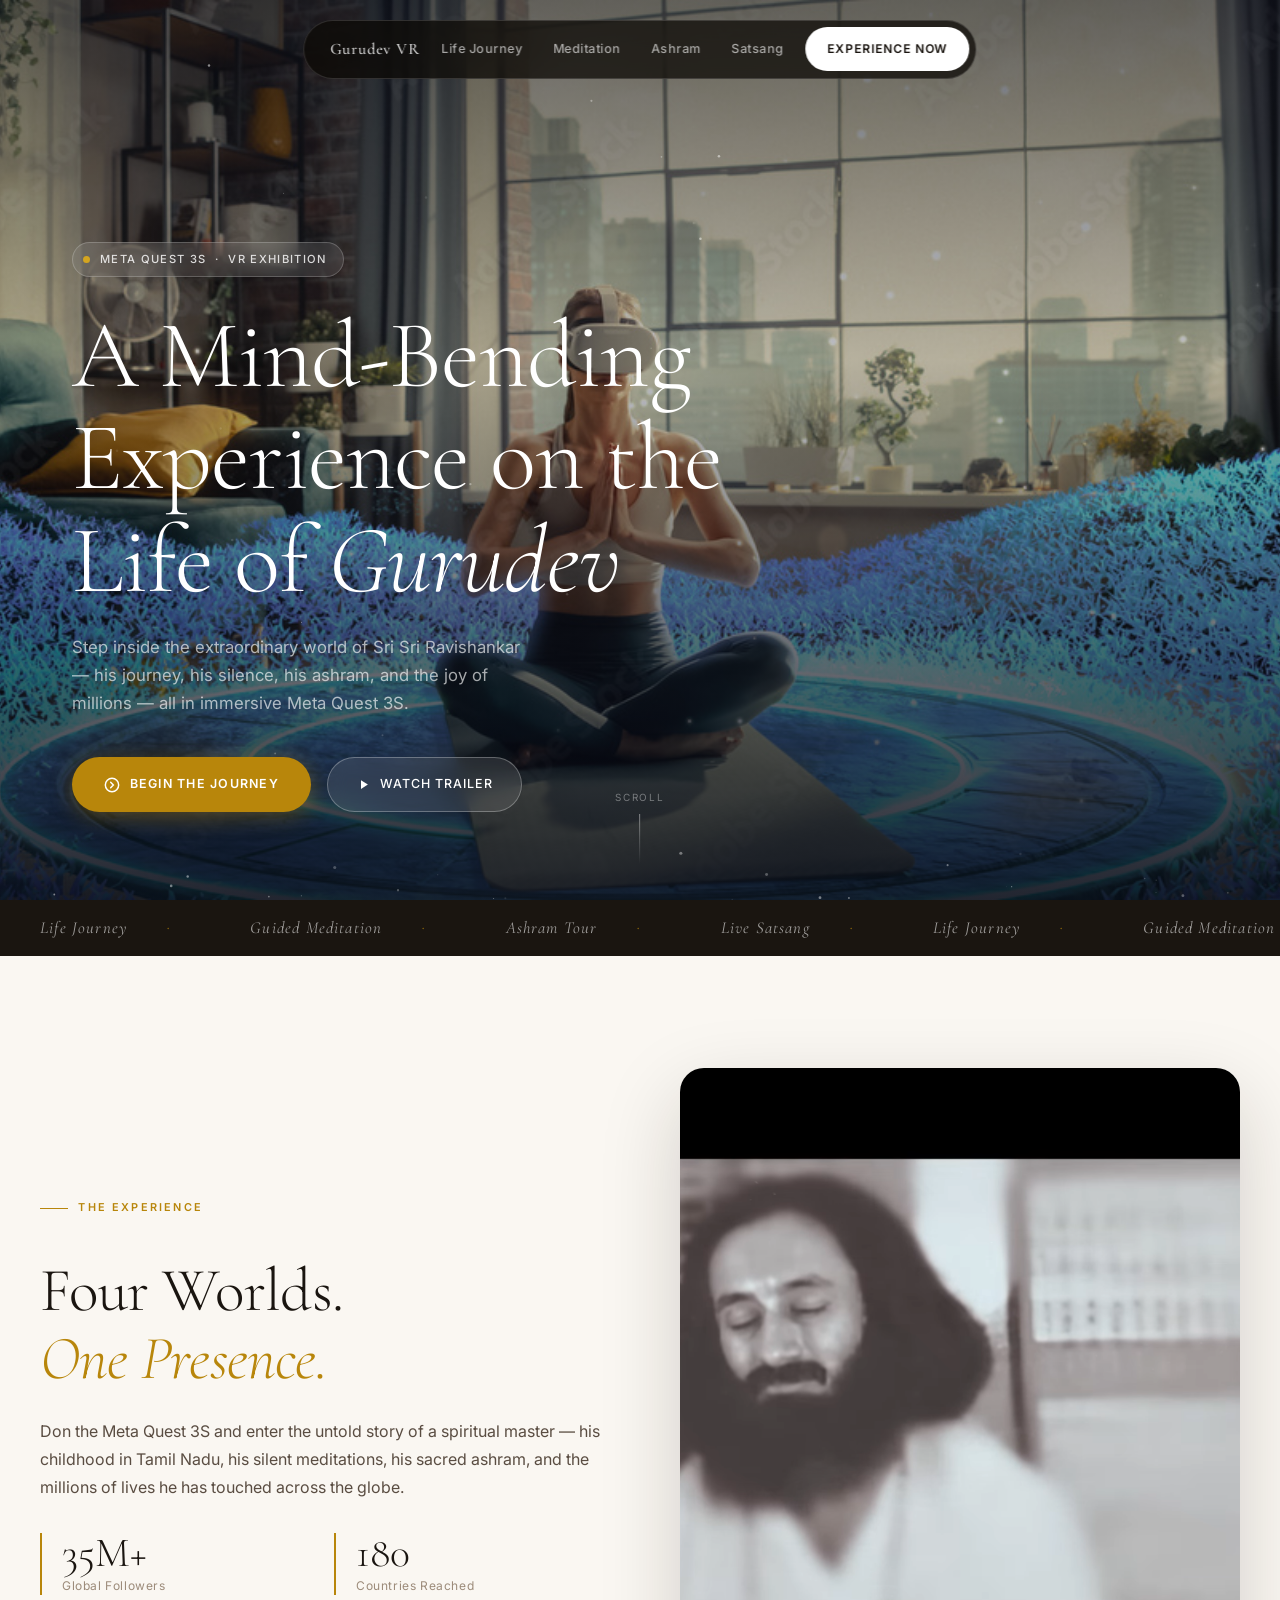
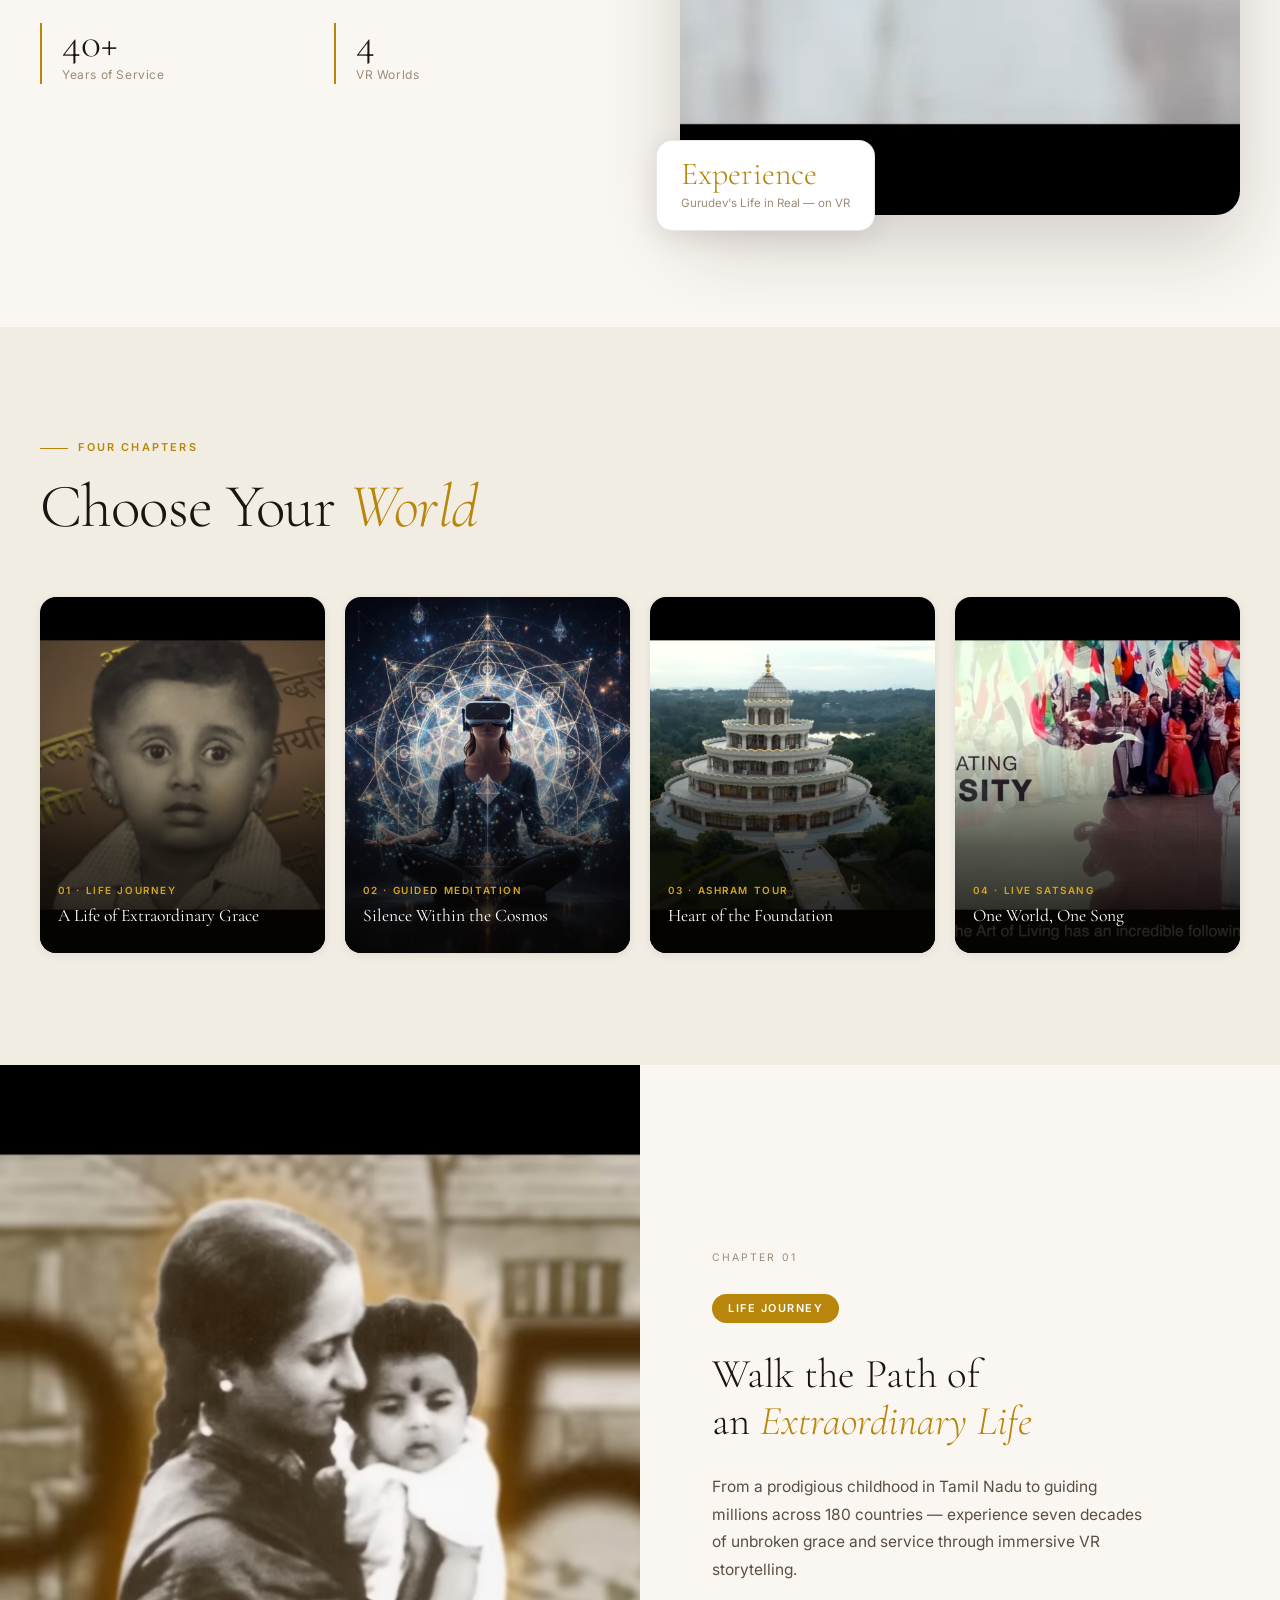
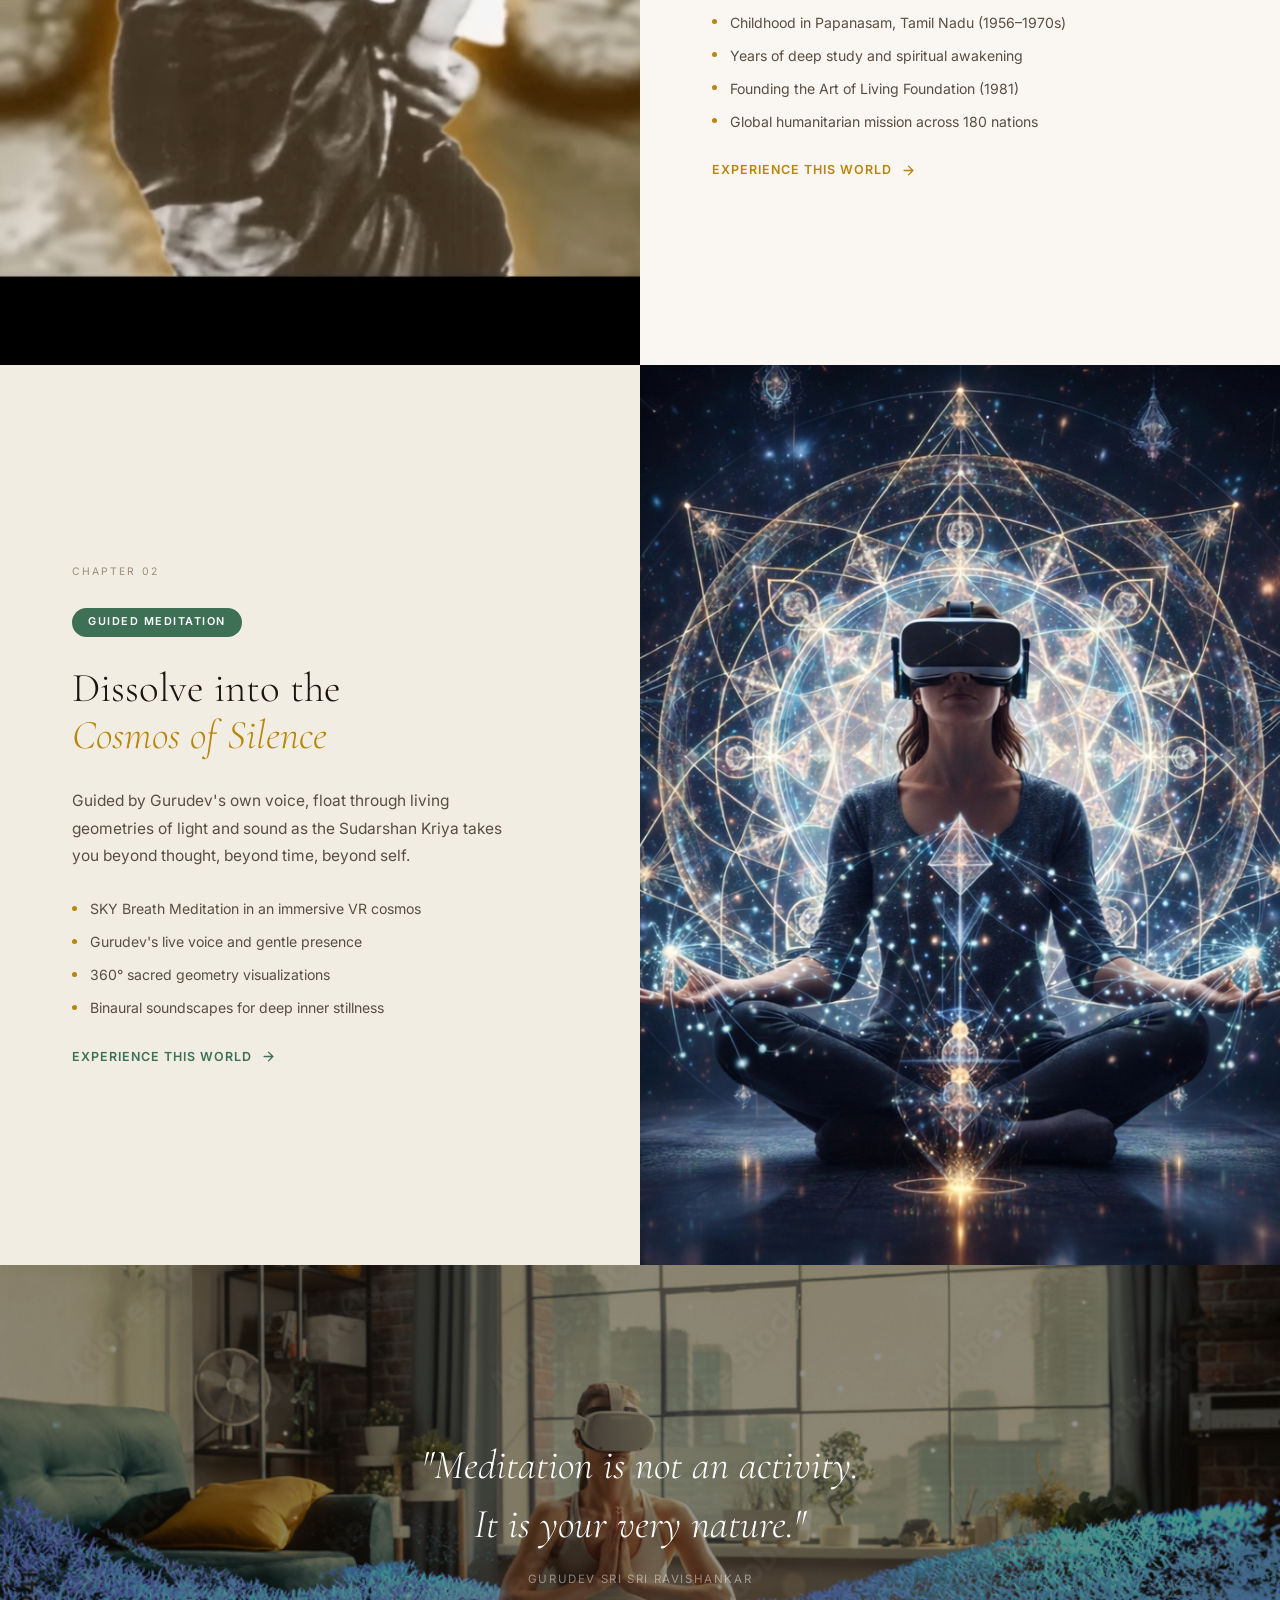
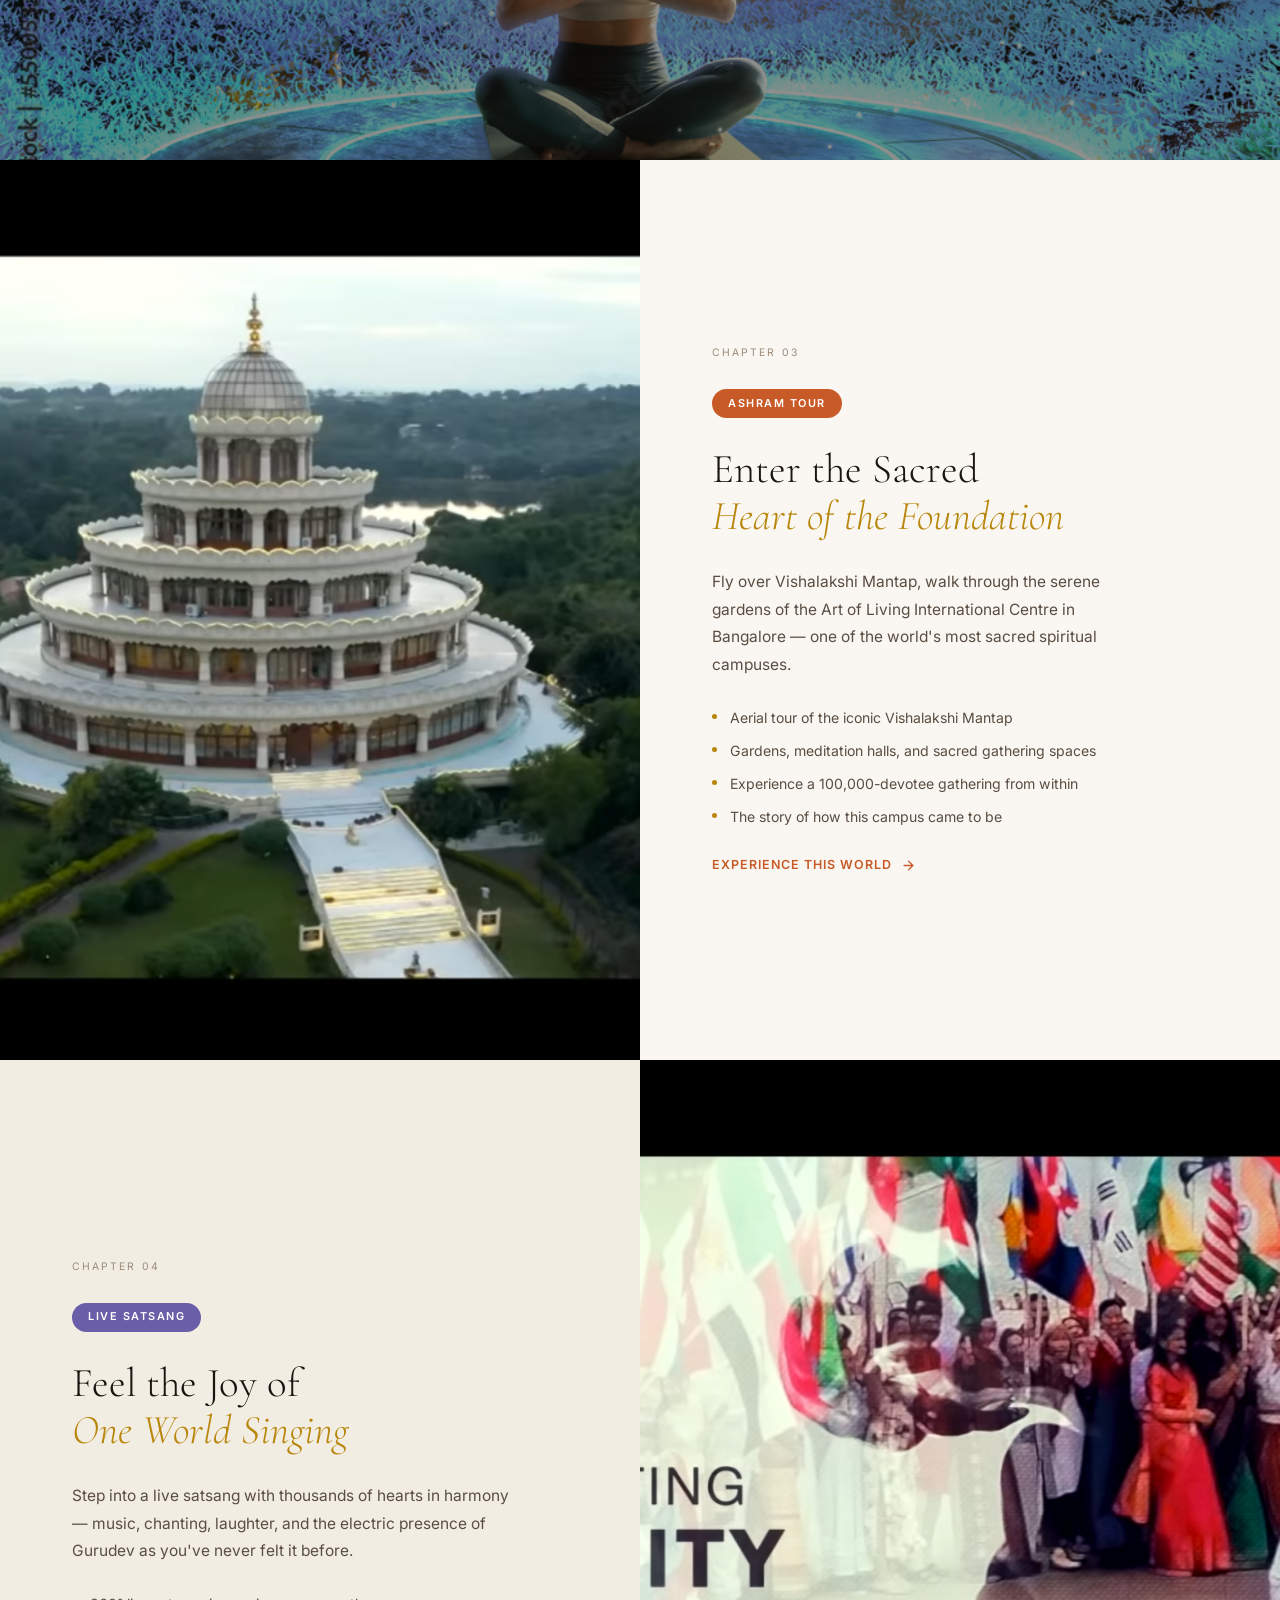
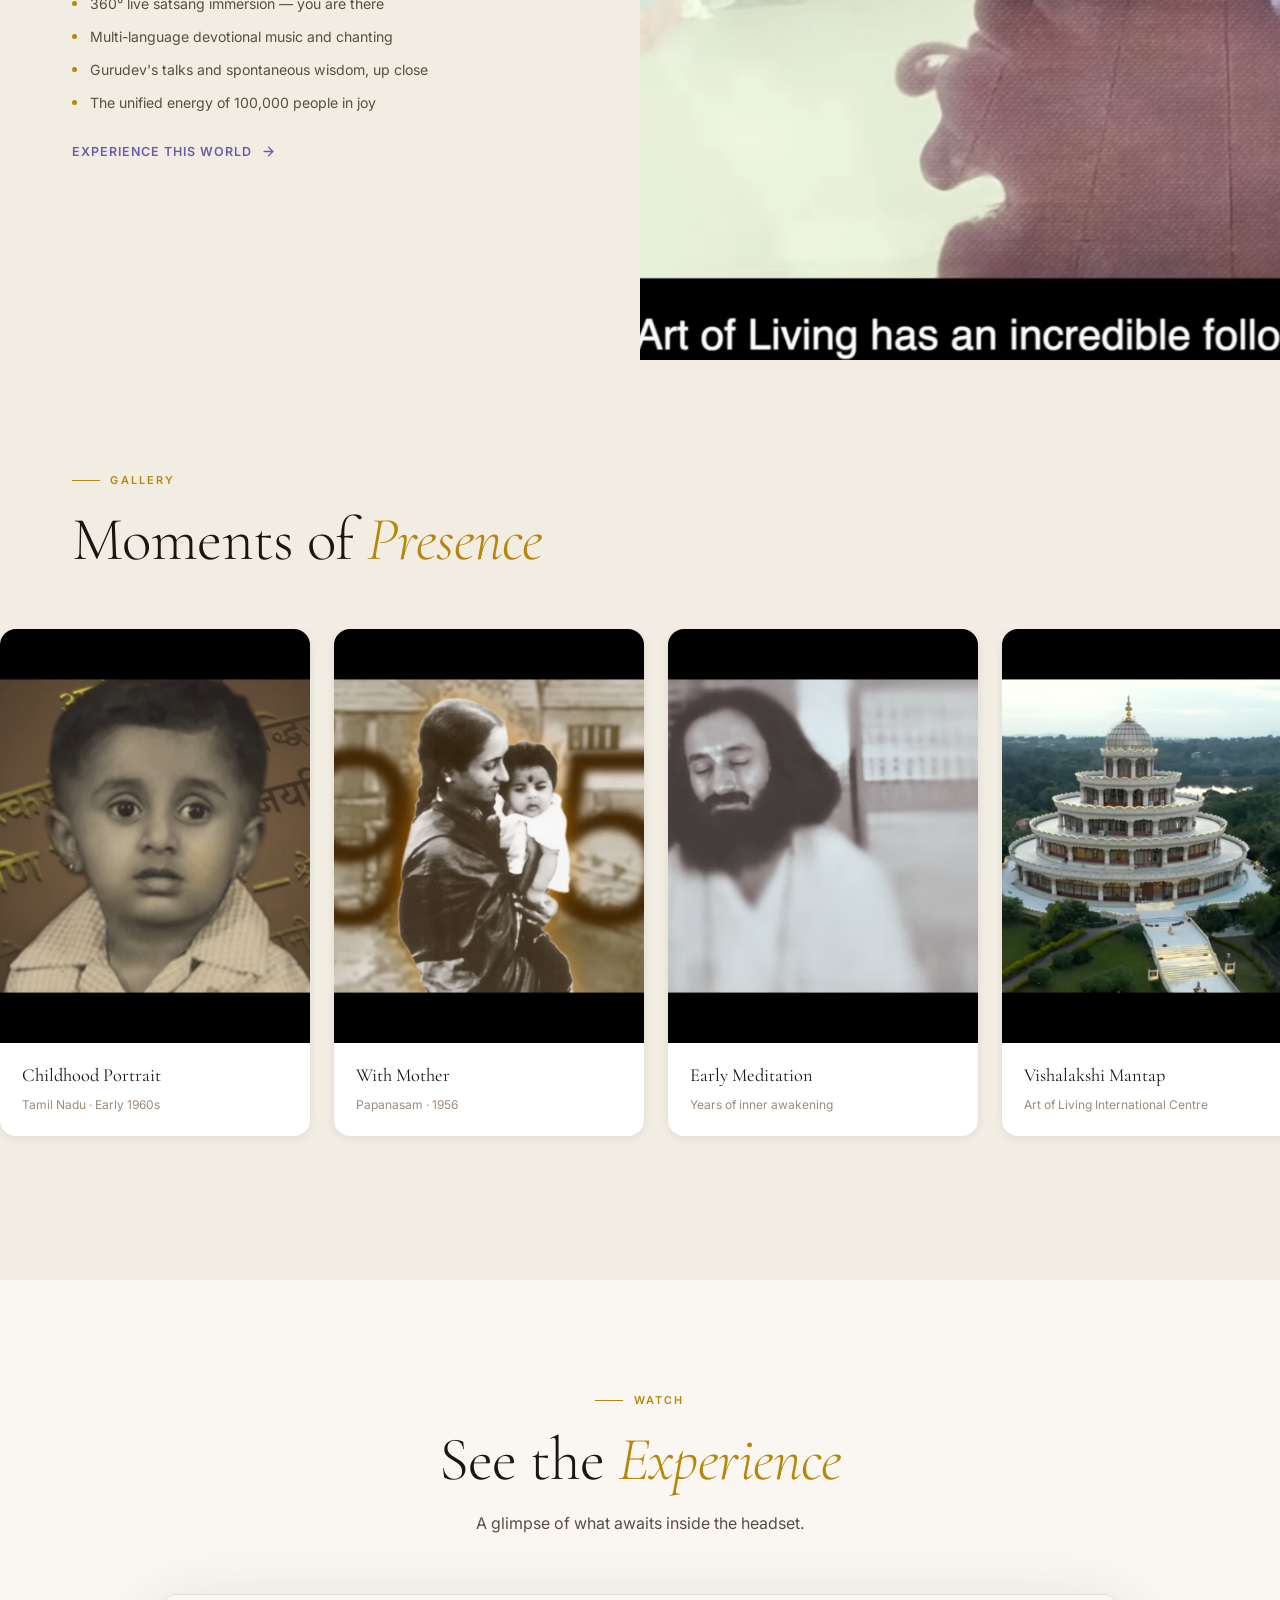
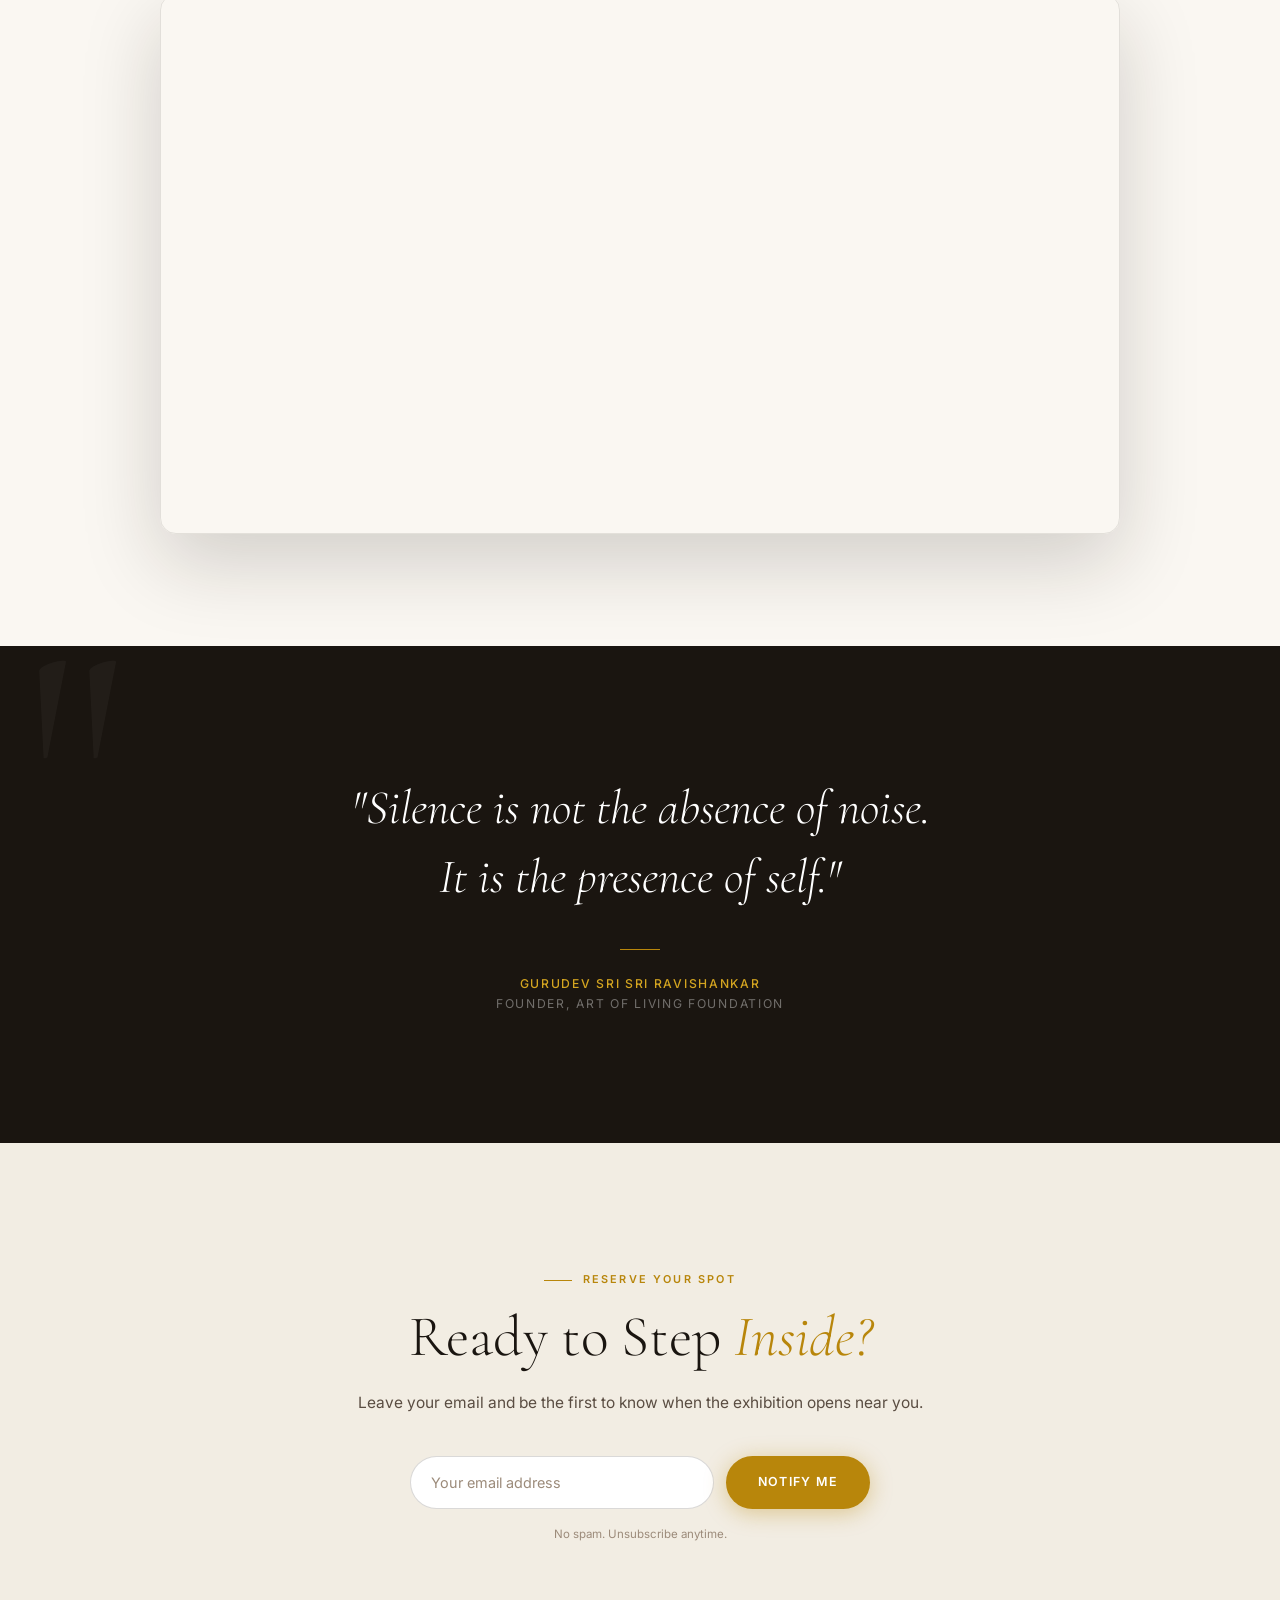
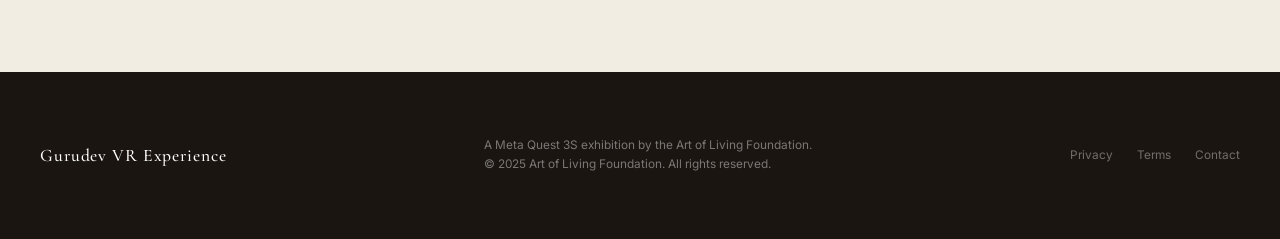
==== commit 558d5ccf: "Add back-to-top button (fixed bottom-right) Dark circle with arrow up icon, fades in after 400px scr" ====
--- a/landing/index.html
+++ b/landing/index.html
@@ -542,6 +542,23 @@
 .r[data-d="4"]{transition-delay:.4s}
 .r[data-d="5"]{transition-delay:.5s}
 
+/* ── BACK TO TOP ── */
+#totop{
+  position:fixed;bottom:2rem;right:2rem;z-index:400;
+  width:48px;height:48px;border-radius:50%;
+  background:var(--ink);color:#fff;
+  display:flex;align-items:center;justify-content:center;
+  box-shadow:0 4px 20px rgba(26,21,16,.18);
+  border:1px solid rgba(255,255,255,.08);
+  opacity:0;transform:translateY(12px);
+  transition:opacity .3s ease,transform .3s ease,background .2s;
+  pointer-events:none;
+  cursor:pointer;
+}
+#totop.show{opacity:1;transform:none;pointer-events:auto}
+#totop:hover{background:var(--gold);box-shadow:0 6px 24px rgba(184,134,11,.35)}
+#totop svg{width:18px;height:18px;flex-shrink:0}
+
 /* ── PROGRESS BAR ── */
 #progress{position:fixed;top:0;left:0;right:0;height:2px;background:var(--gold);transform-origin:left;transform:scaleX(0);z-index:500;will-change:transform;pointer-events:none}
 
@@ -569,6 +586,11 @@
 <body>
 
 <div id="progress" aria-hidden="true"></div>
+<button id="totop" aria-label="Back to top">
+  <svg fill="none" stroke="currentColor" stroke-width="2.2" viewBox="0 0 24 24" aria-hidden="true">
+    <path stroke-linecap="round" stroke-linejoin="round" d="M5 15l7-7 7 7"/>
+  </svg>
+</button>
 
 <!-- NAV -->
 <nav id="nav" aria-label="Site navigation">
@@ -1067,6 +1089,13 @@
       gs.scrollLeft = sl-(e.pageX-gs.offsetLeft-sx)*1.4;
     });
   }
+
+  /* BACK TO TOP */
+  const totop = document.getElementById('totop');
+  window.addEventListener('scroll', ()=>{
+    totop.classList.toggle('show', window.scrollY > 400);
+  }, {passive:true});
+  totop.addEventListener('click', ()=> window.scrollTo({top:0, behavior:'smooth'}));
 
   /* SCROLL PROGRESS */
   const prog = document.getElementById('progress');
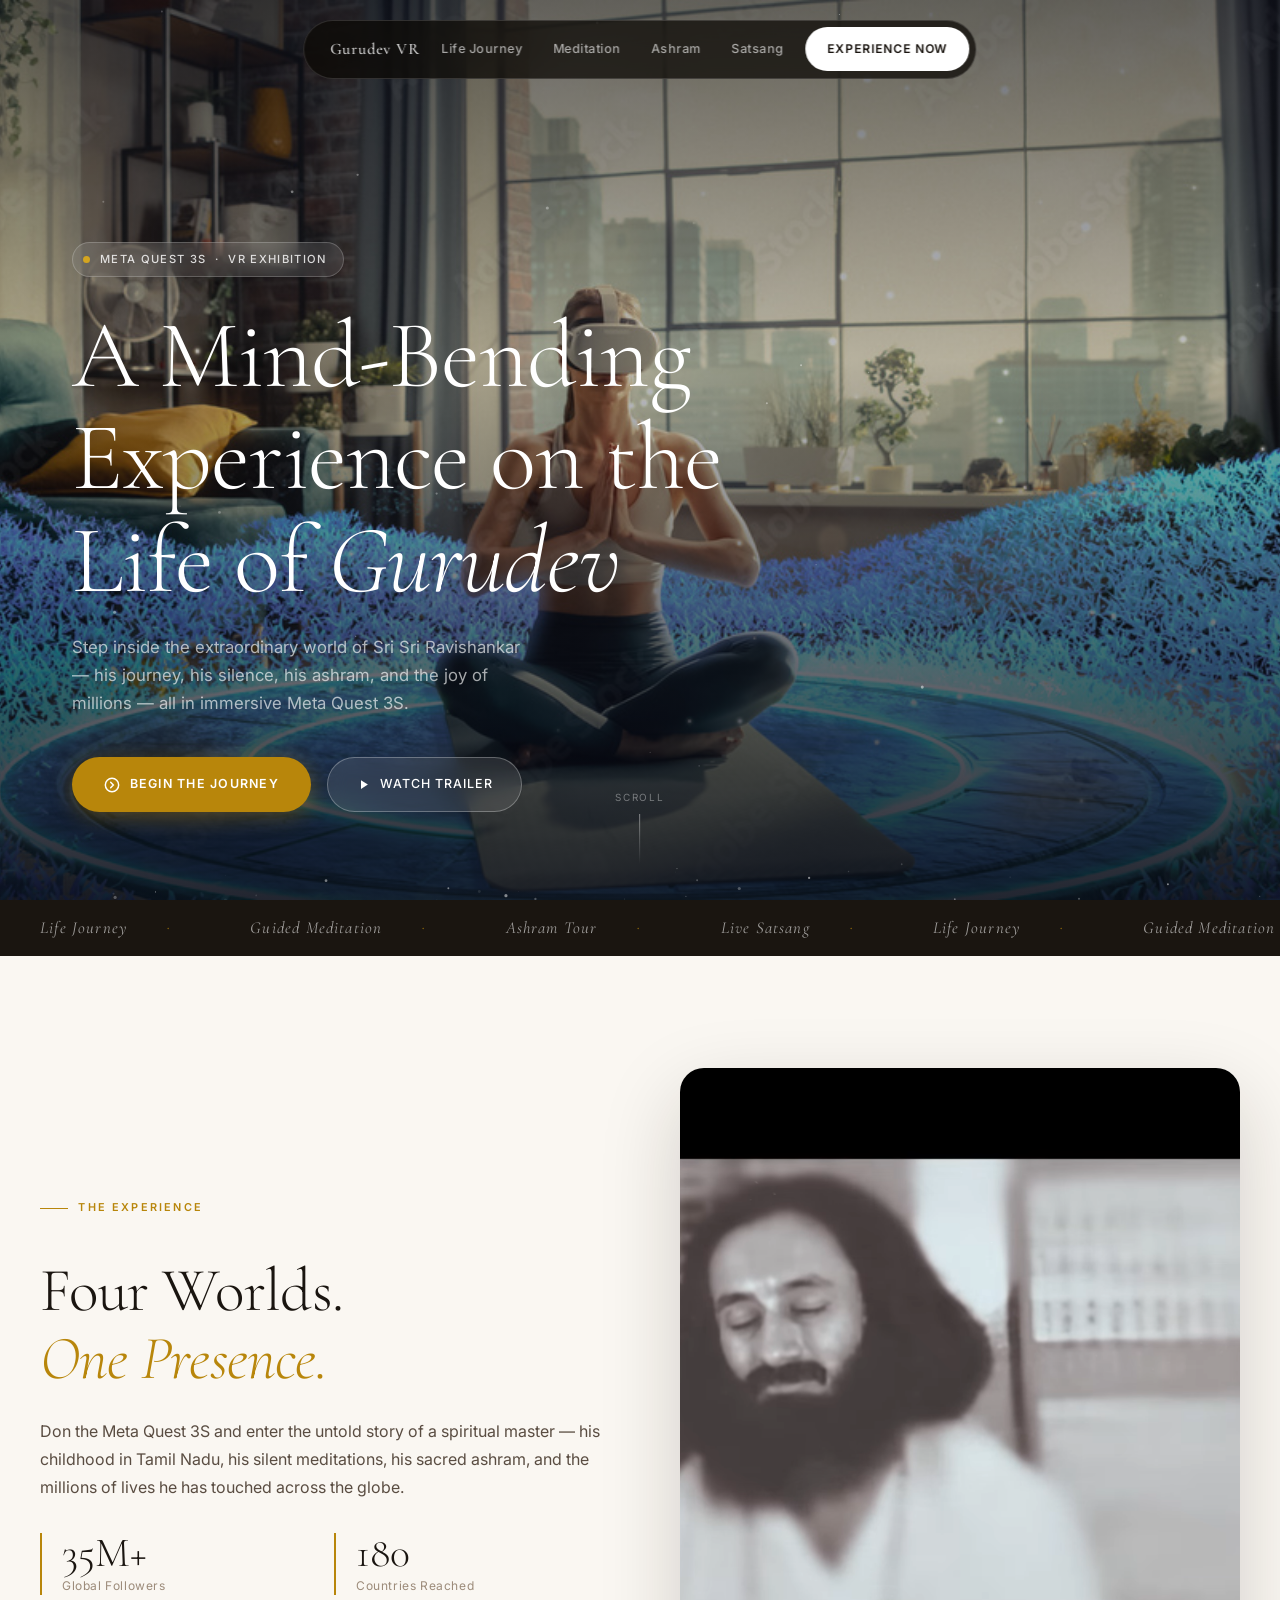
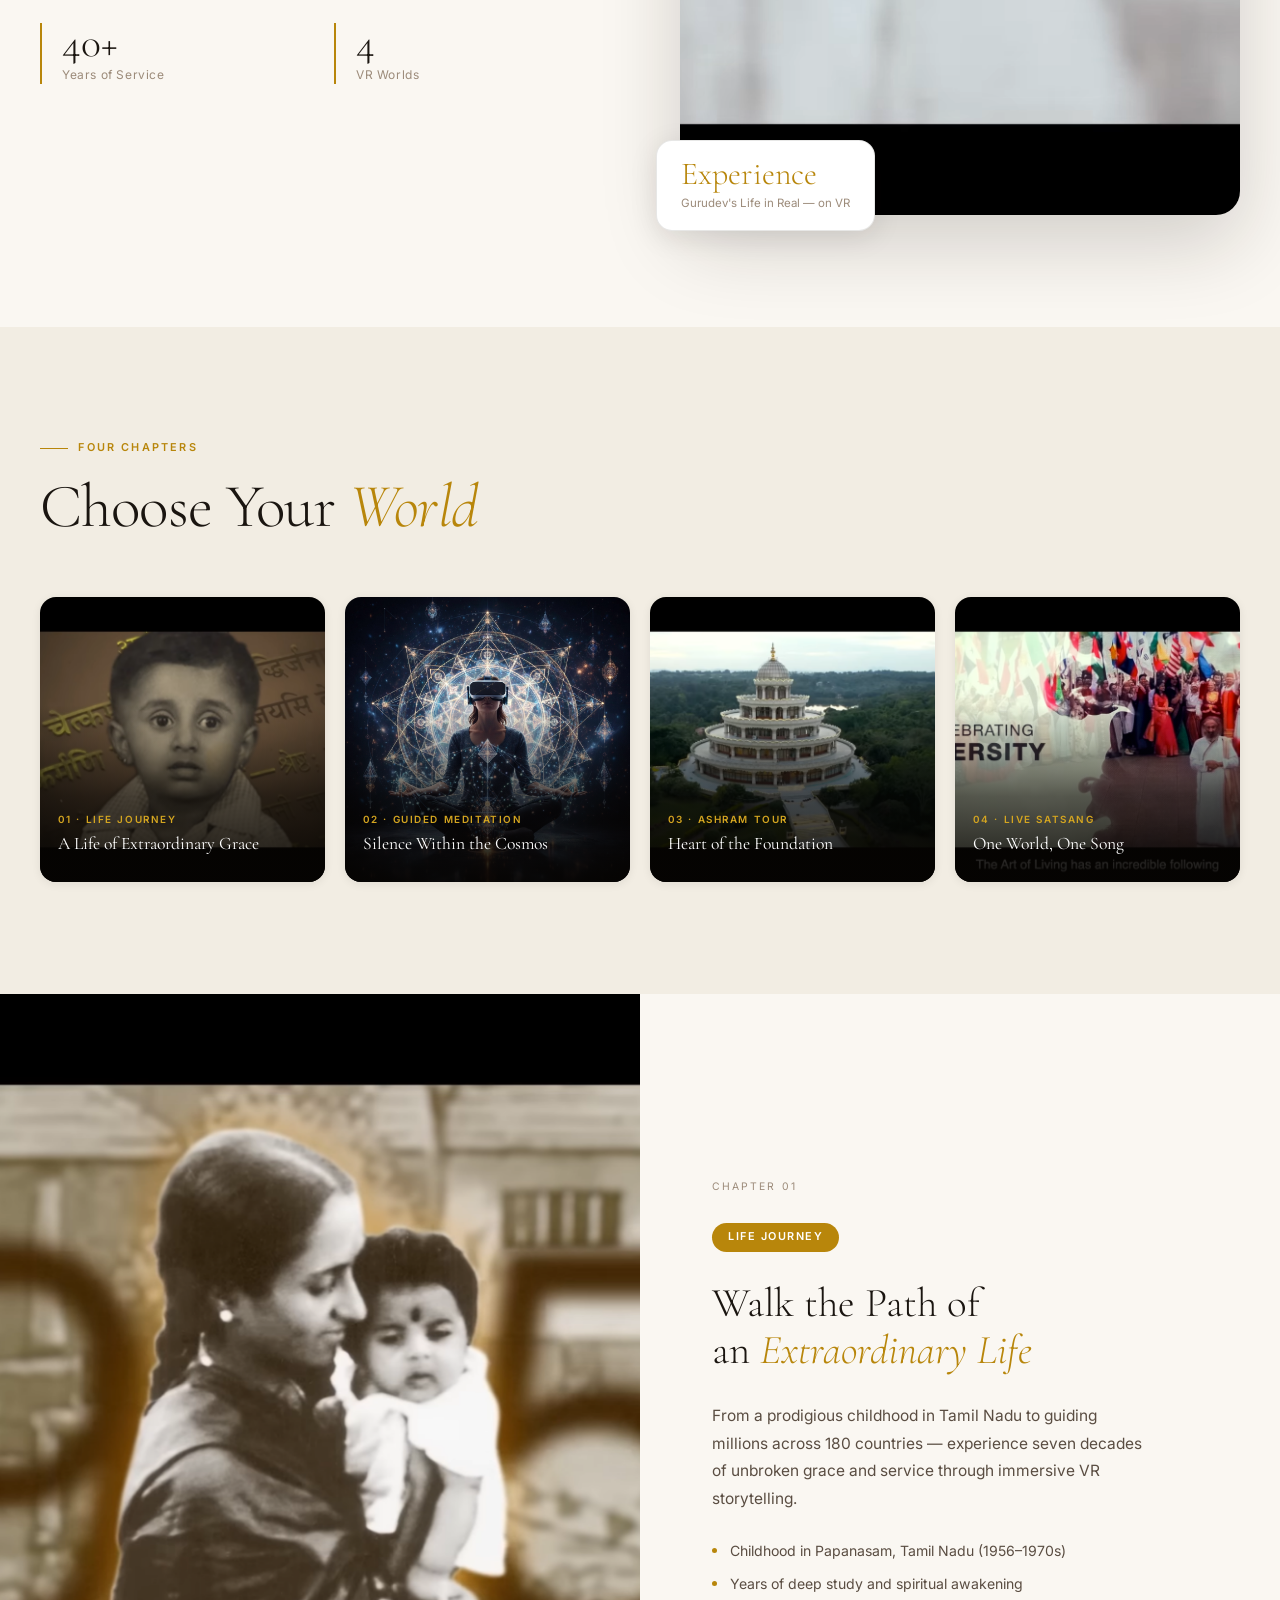
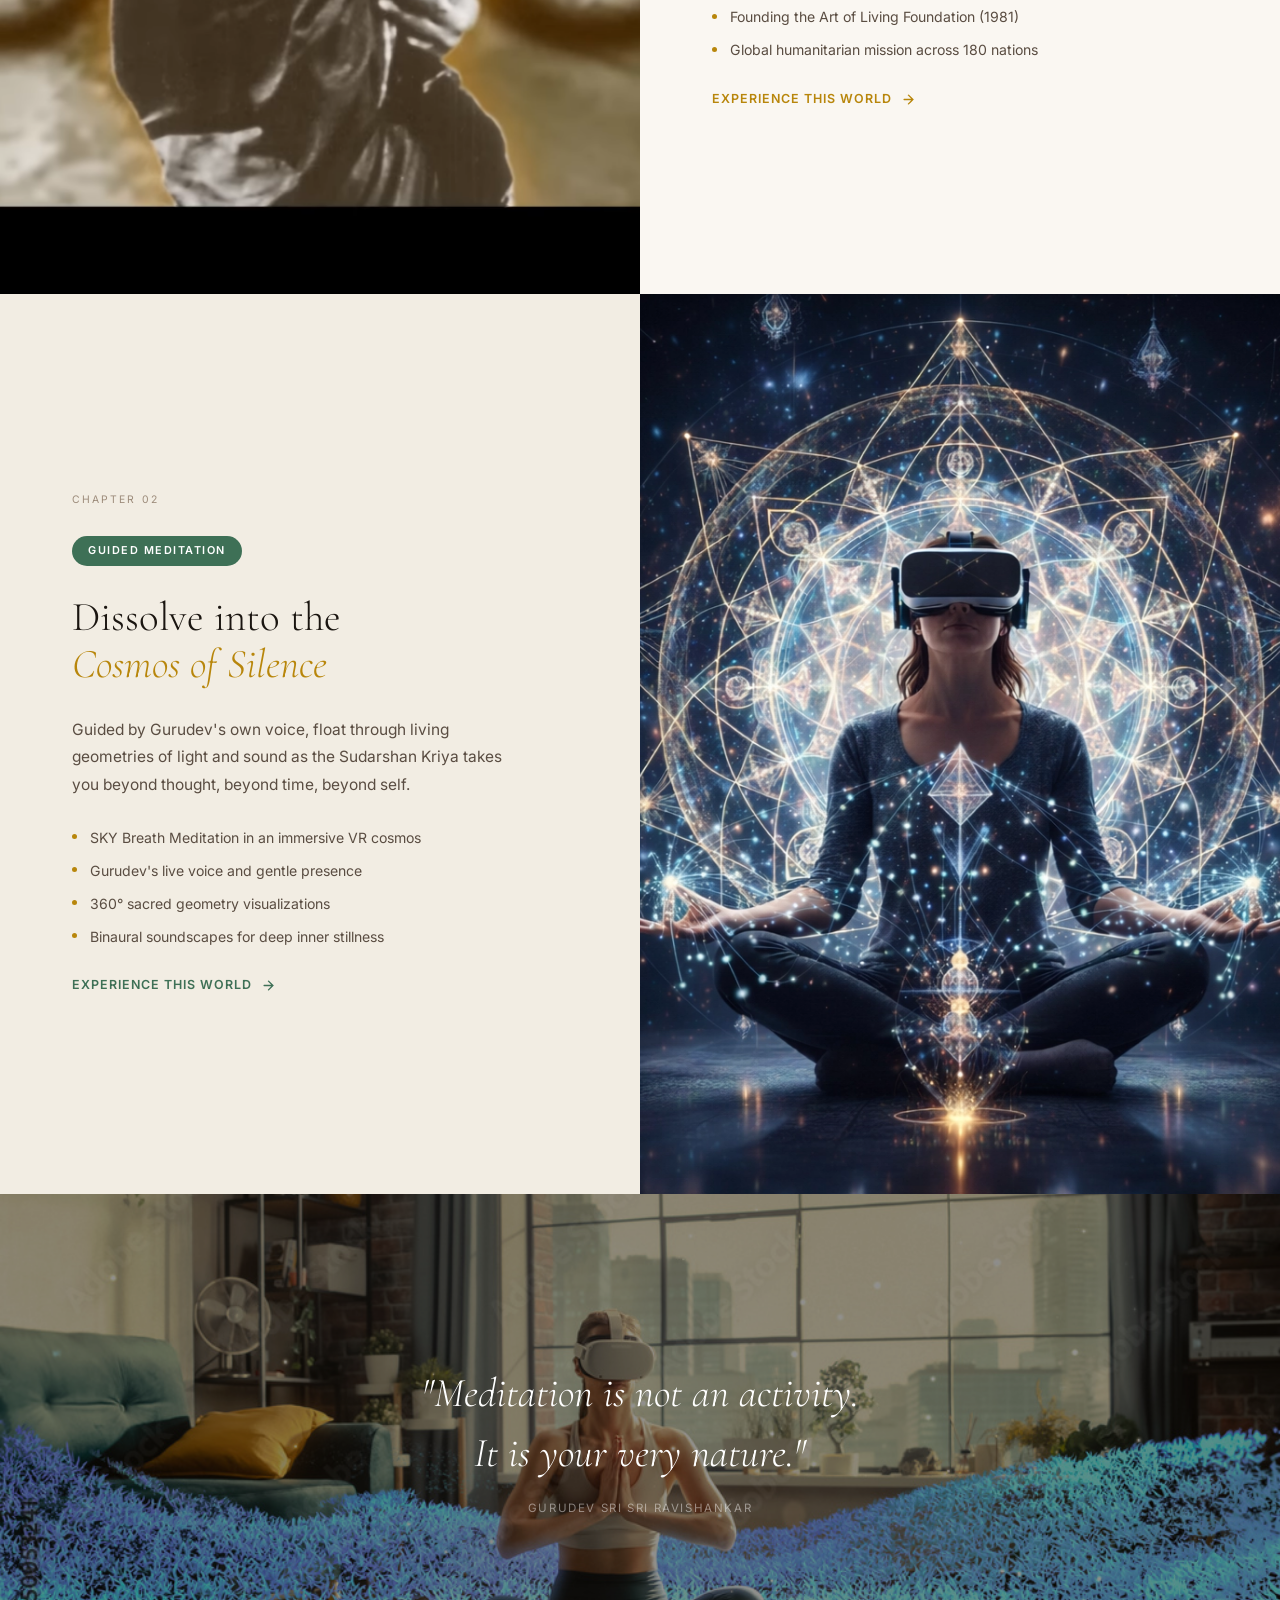
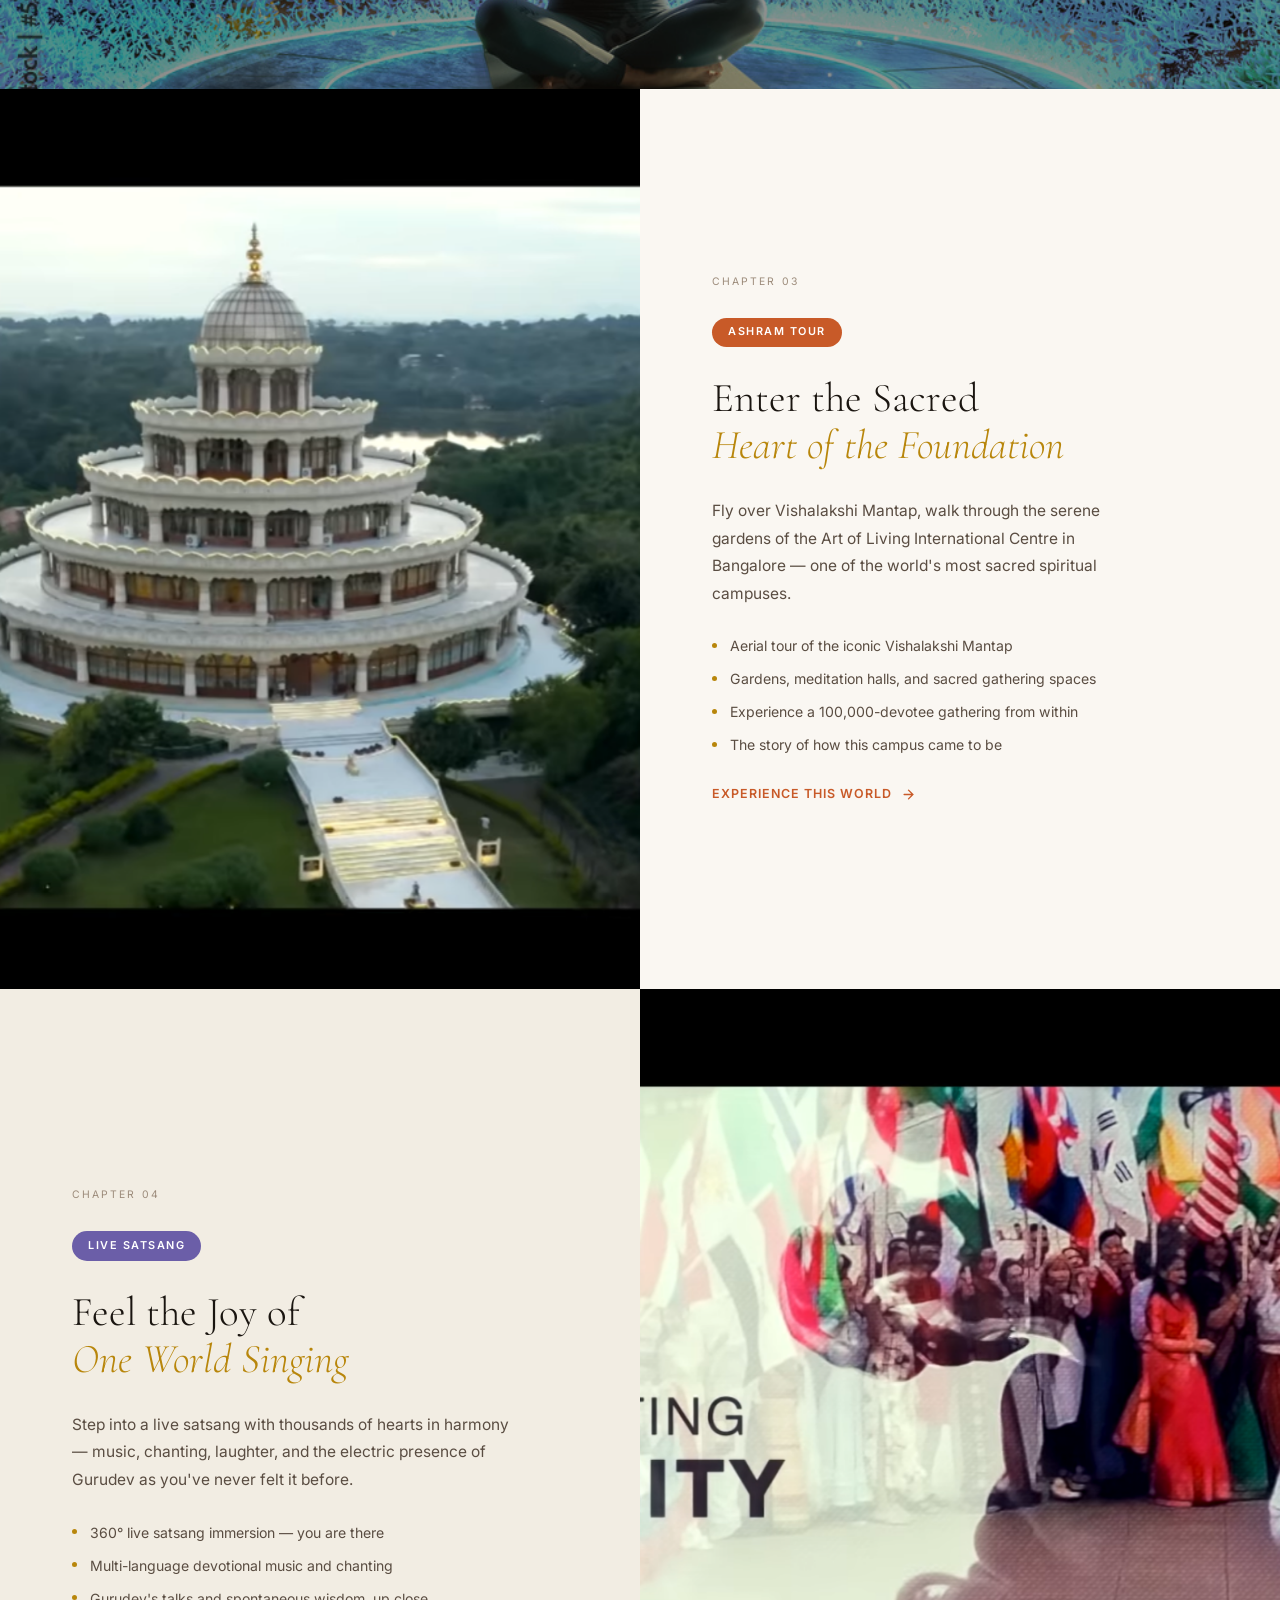
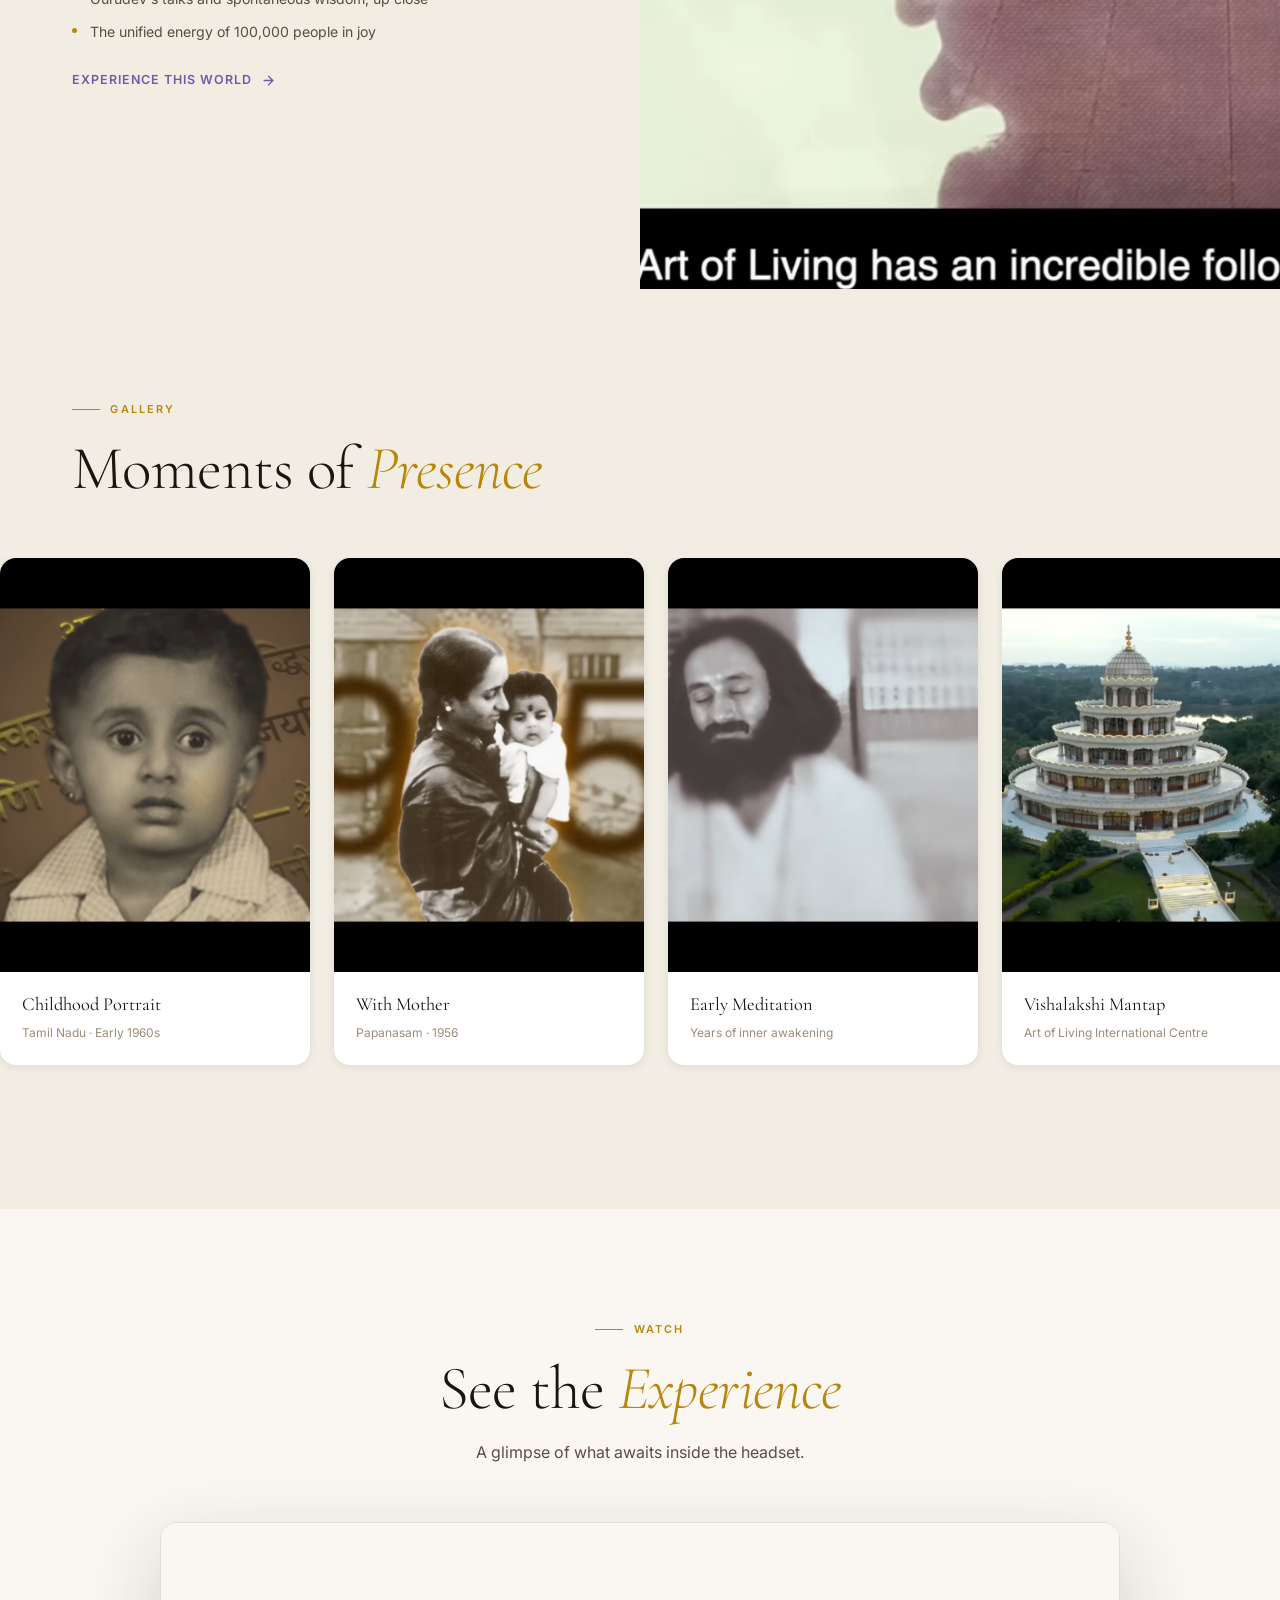
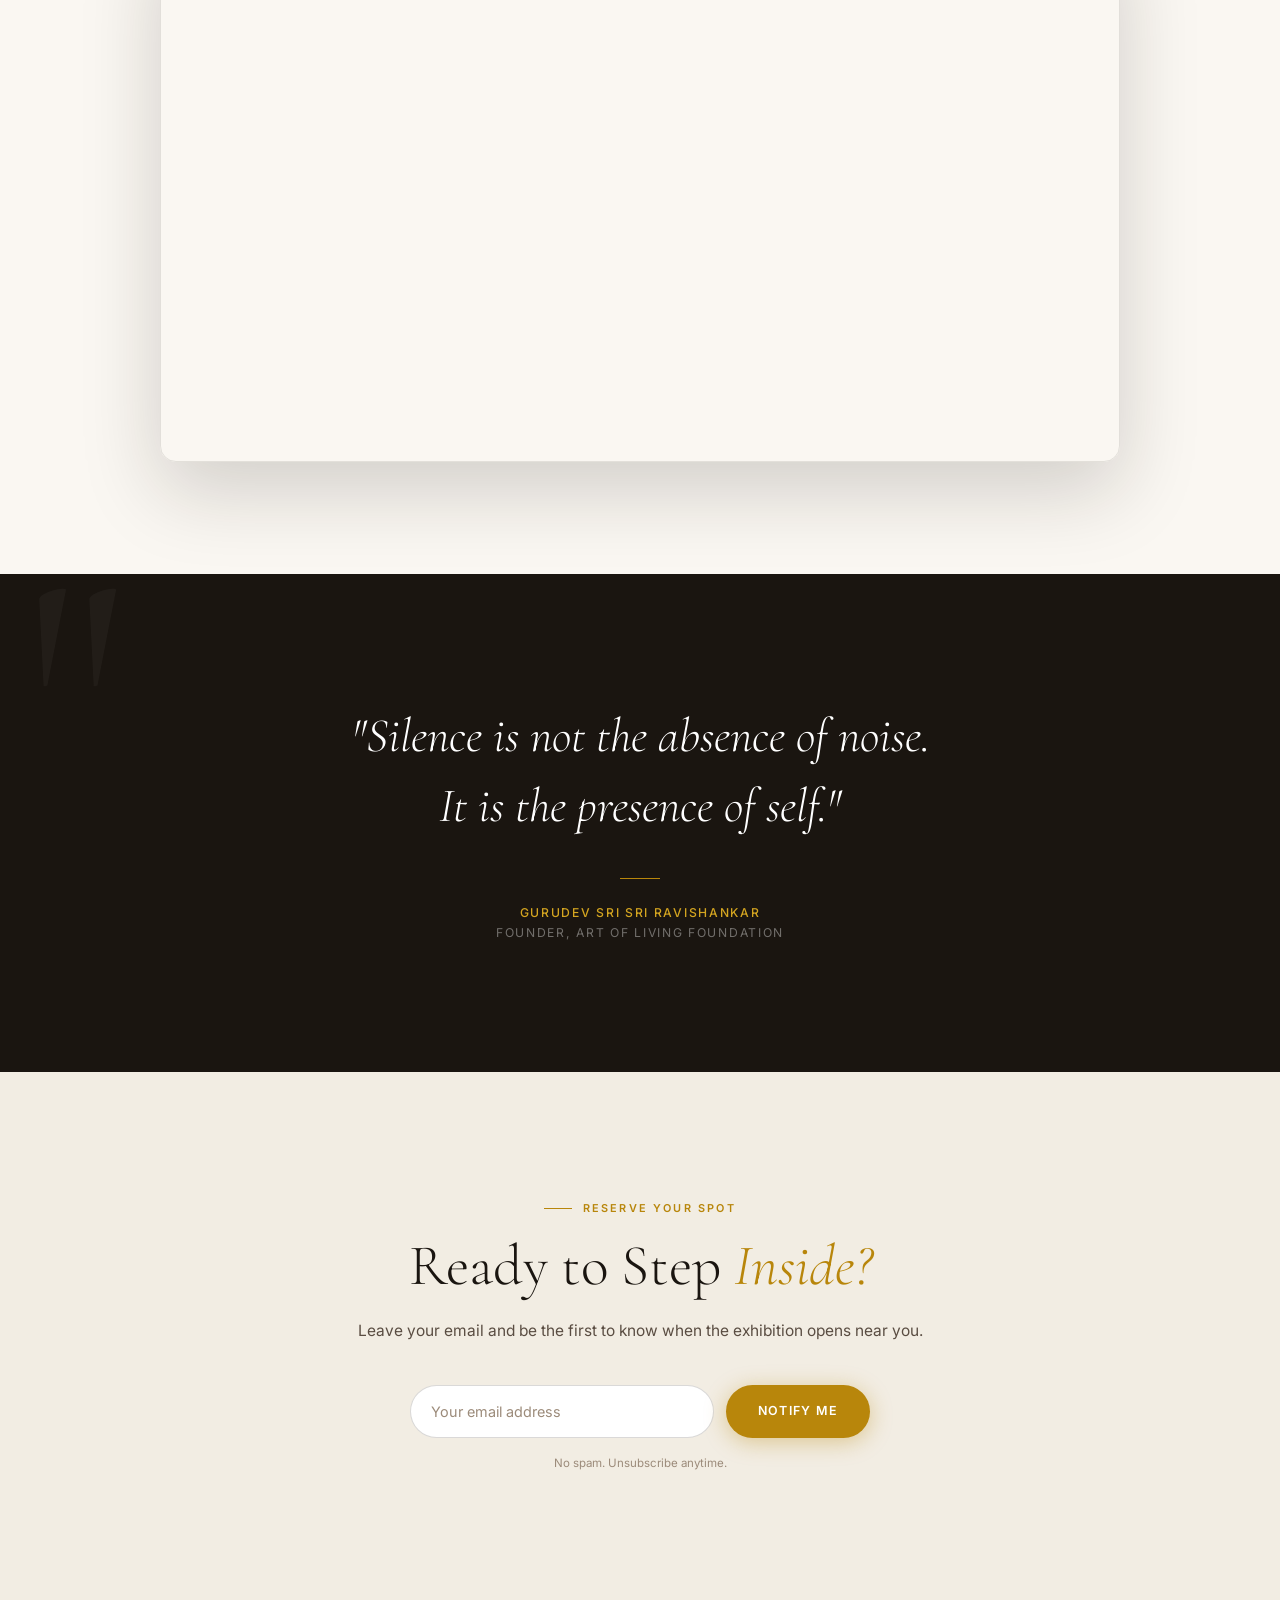
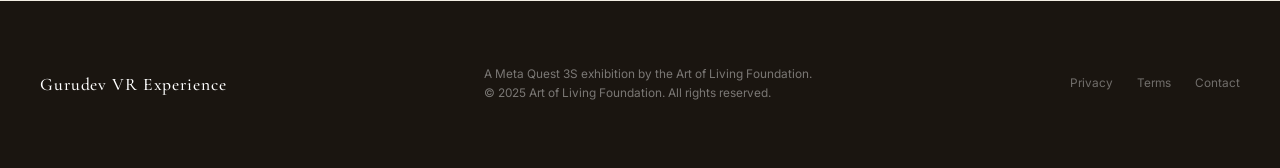
==== commit 6798877f: "Chapter cards: square aspect ratio, remove descriptions, minimal - aspect-ratio 1/1 on all breakpoin" ====
--- a/landing/index.html
+++ b/landing/index.html
@@ -305,7 +305,7 @@
 }
 .ch-card{
   position:relative;border-radius:var(--r16);overflow:hidden;
-  aspect-ratio:4/5;display:block;box-shadow:var(--shadow-sm);
+  aspect-ratio:1/1;display:block;box-shadow:var(--shadow-sm);
   background:var(--bg3);
   transition:transform .4s cubic-bezier(.25,.1,.25,1),box-shadow .4s;
 }
@@ -333,25 +333,14 @@
   font-family:'Cormorant Garamond',serif;
   font-size:1.1rem;font-weight:400;color:#fff;line-height:1.25;margin-bottom:.4rem;
 }
-.ch-desc{
-  font-size:.75rem;color:rgba(255,255,255,.68);line-height:1.5;
-  max-height:0;overflow:hidden;
-  transition:max-height .4s ease, opacity .4s ease;
-  opacity:0;
-}
-.ch-card:hover .ch-desc{max-height:80px;opacity:1}
-/* on mobile always show desc */
-@media(max-width:800px){
-  .ch-desc{max-height:80px;opacity:1}
-}
 @media(max-width:900px){
-  .ch-grid{grid-template-columns:1fr 1fr;gap:1rem}
-  .ch-card{aspect-ratio:3/4}
+  .ch-grid{grid-template-columns:1fr 1fr;gap:.875rem}
+  .ch-card{aspect-ratio:1/1}
 }
 @media(max-width:480px){
   .ch-grid{gap:.75rem}
-  .ch-card{aspect-ratio:3/4}
-  .ch-name{font-size:1rem}
+  .ch-card{aspect-ratio:1/1}
+  .ch-name{font-size:.95rem}
 }
 
 /* ── PILLARS ── */
@@ -736,7 +725,6 @@
         <div class="ch-body">
           <p class="ch-num">01 · Life Journey</p>
           <h3 class="ch-name">A Life of Extraordinary Grace</h3>
-          <p class="ch-desc">From a gifted childhood in Tamil Nadu to touching 180 nations — walk seven decades of Gurudev's extraordinary path.</p>
         </div>
       </a>
 
@@ -746,7 +734,6 @@
         <div class="ch-body">
           <p class="ch-num">02 · Guided Meditation</p>
           <h3 class="ch-name">Silence Within the Cosmos</h3>
-          <p class="ch-desc">Float through sacred geometry and light as Gurudev's voice guides you into the deepest stillness — SKY Breath in VR.</p>
         </div>
       </a>
 
@@ -756,7 +743,6 @@
         <div class="ch-body">
           <p class="ch-num">03 · Ashram Tour</p>
           <h3 class="ch-name">Heart of the Foundation</h3>
-          <p class="ch-desc">Soar over Vishalakshi Mantap and wander the sacred grounds of the world's most beloved spiritual campus.</p>
         </div>
       </a>
 
@@ -766,7 +752,6 @@
         <div class="ch-body">
           <p class="ch-num">04 · Live Satsang</p>
           <h3 class="ch-name">One World, One Song</h3>
-          <p class="ch-desc">Step into a live satsang — music, laughter, chanting, and 100,000 hearts united in joy around Gurudev.</p>
         </div>
       </a>
 
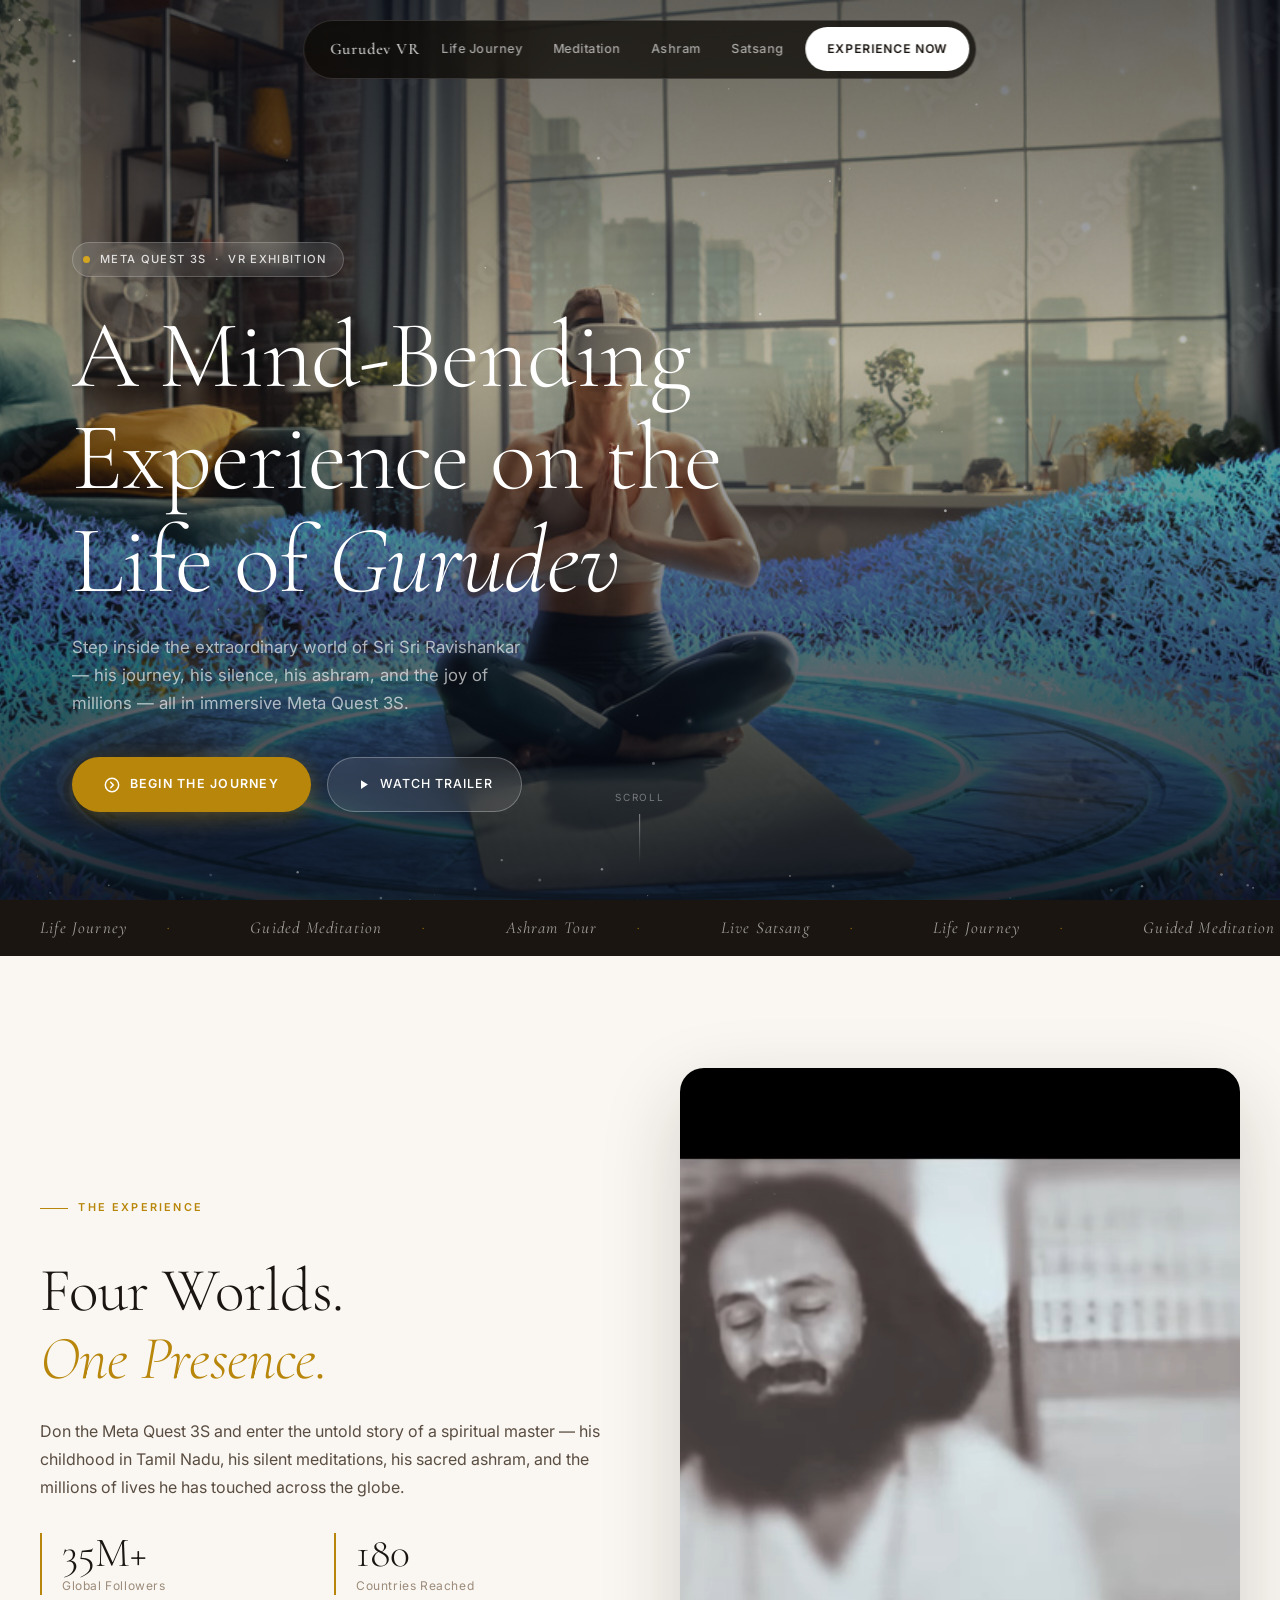
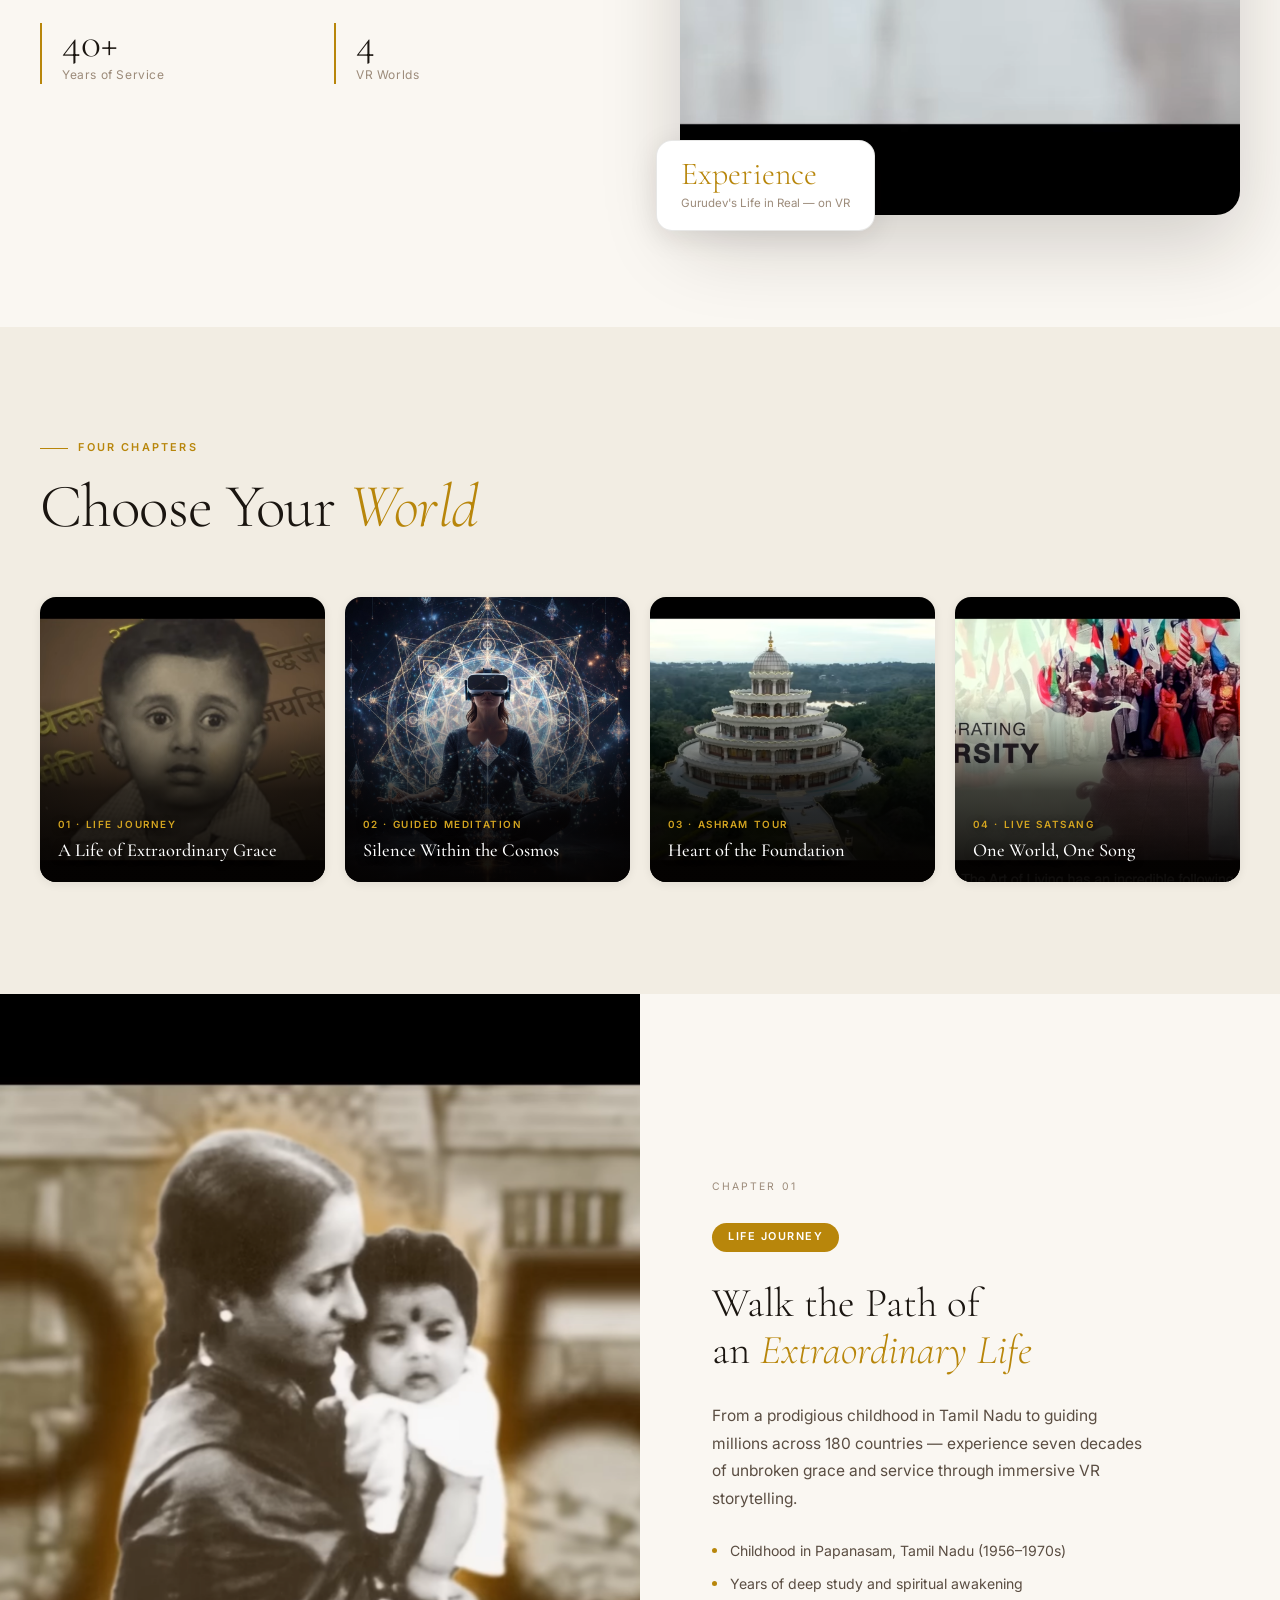
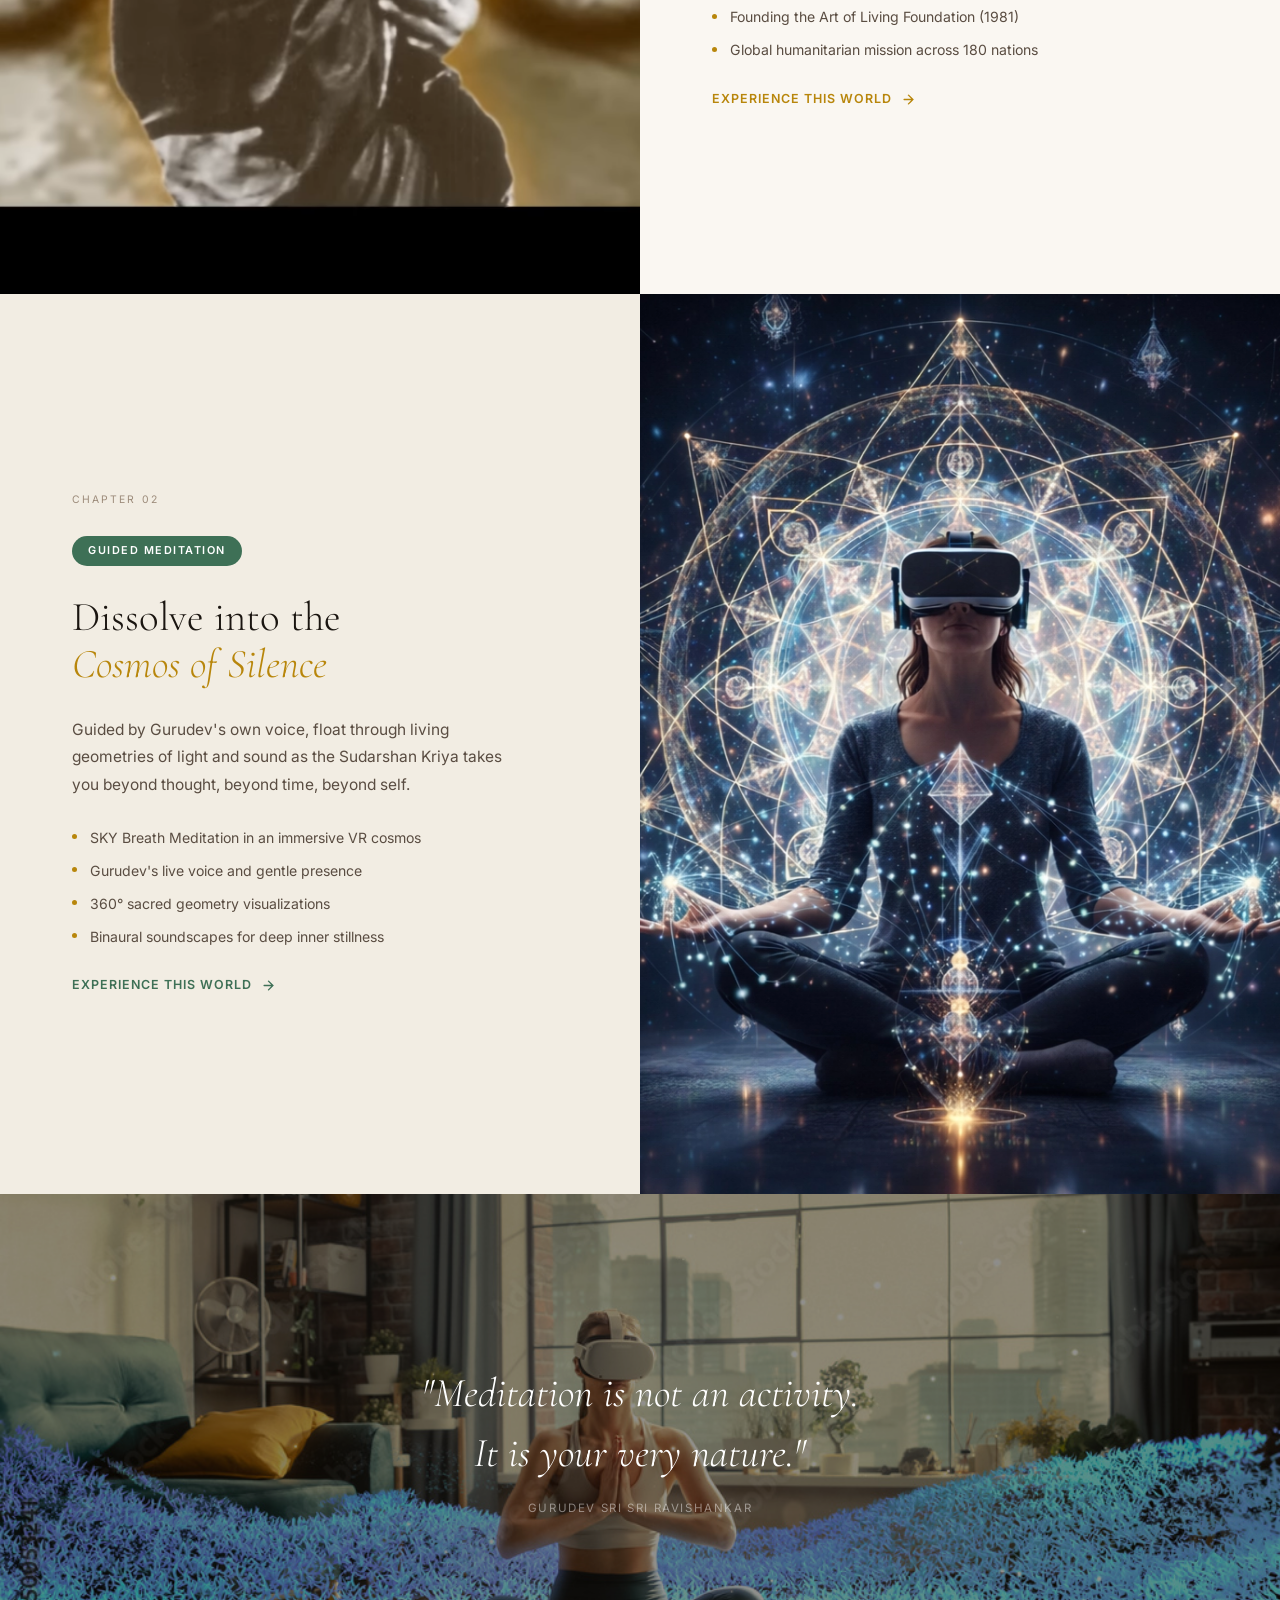
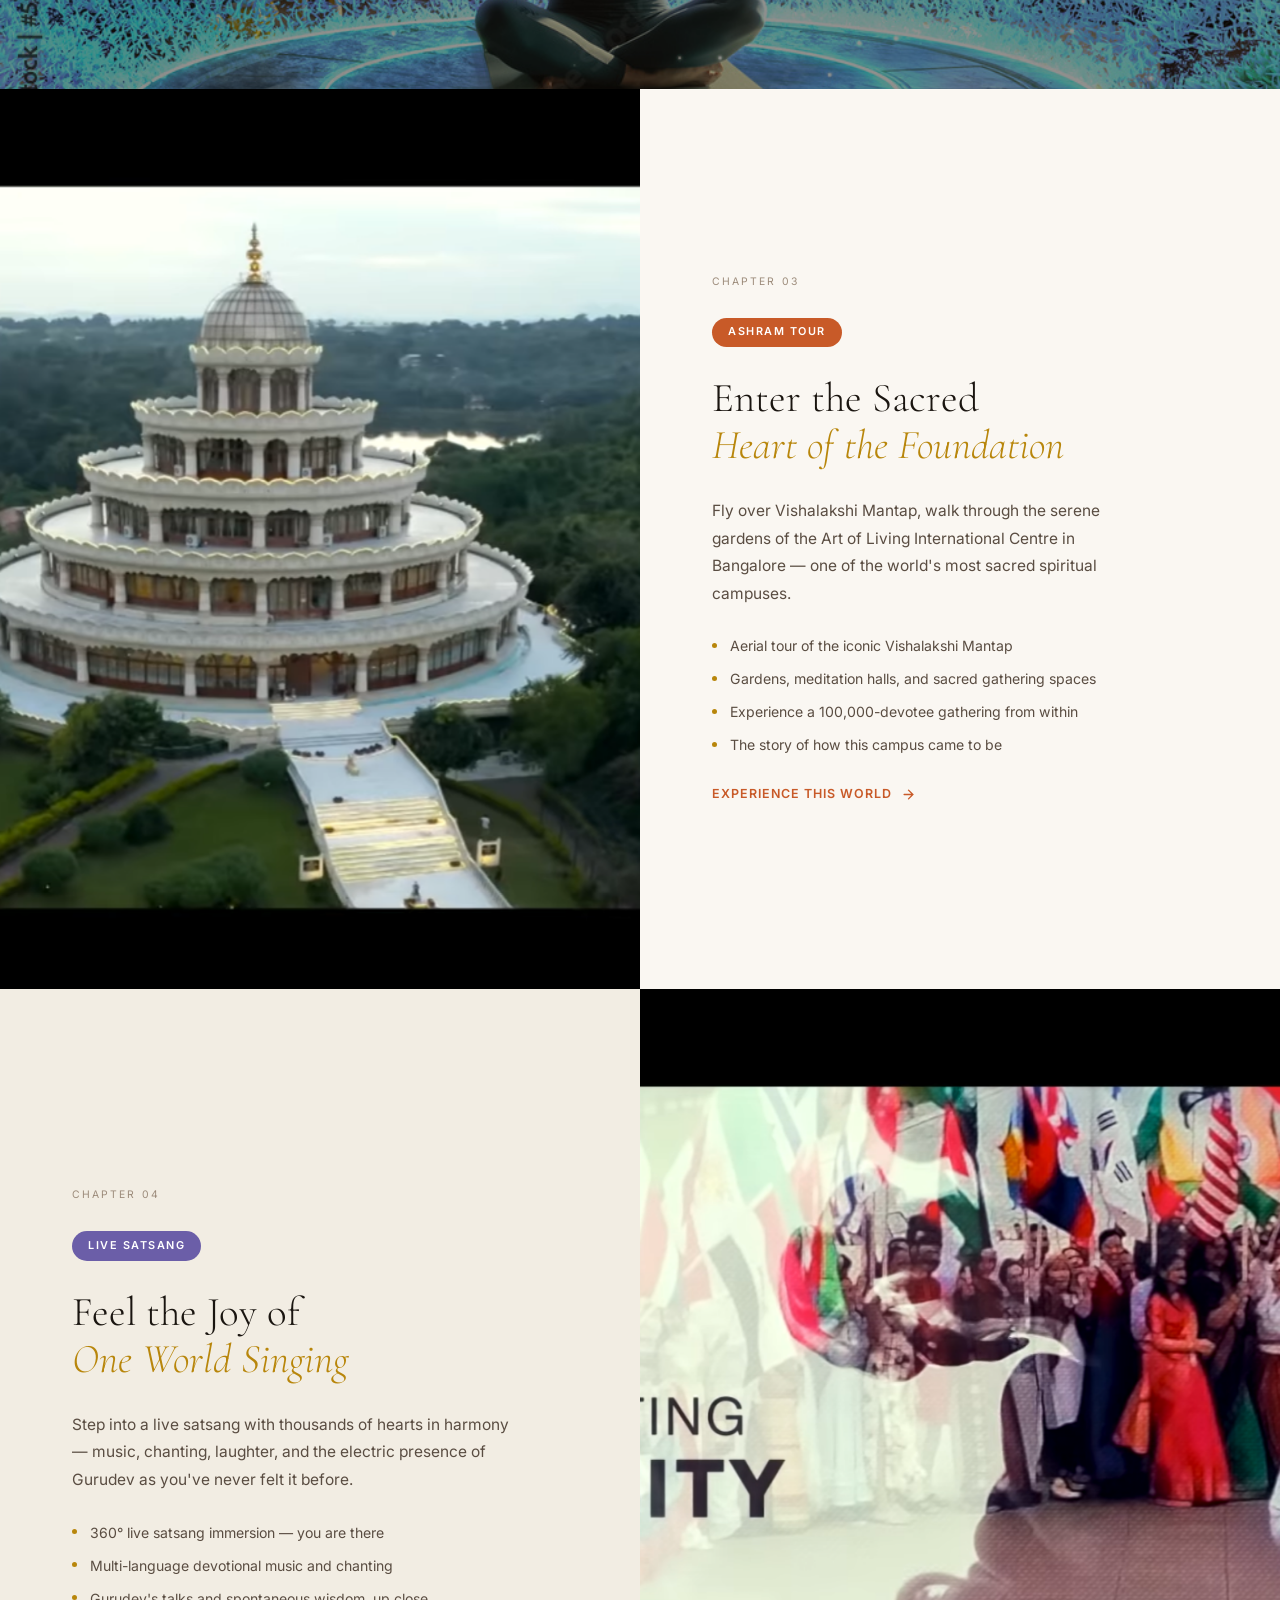
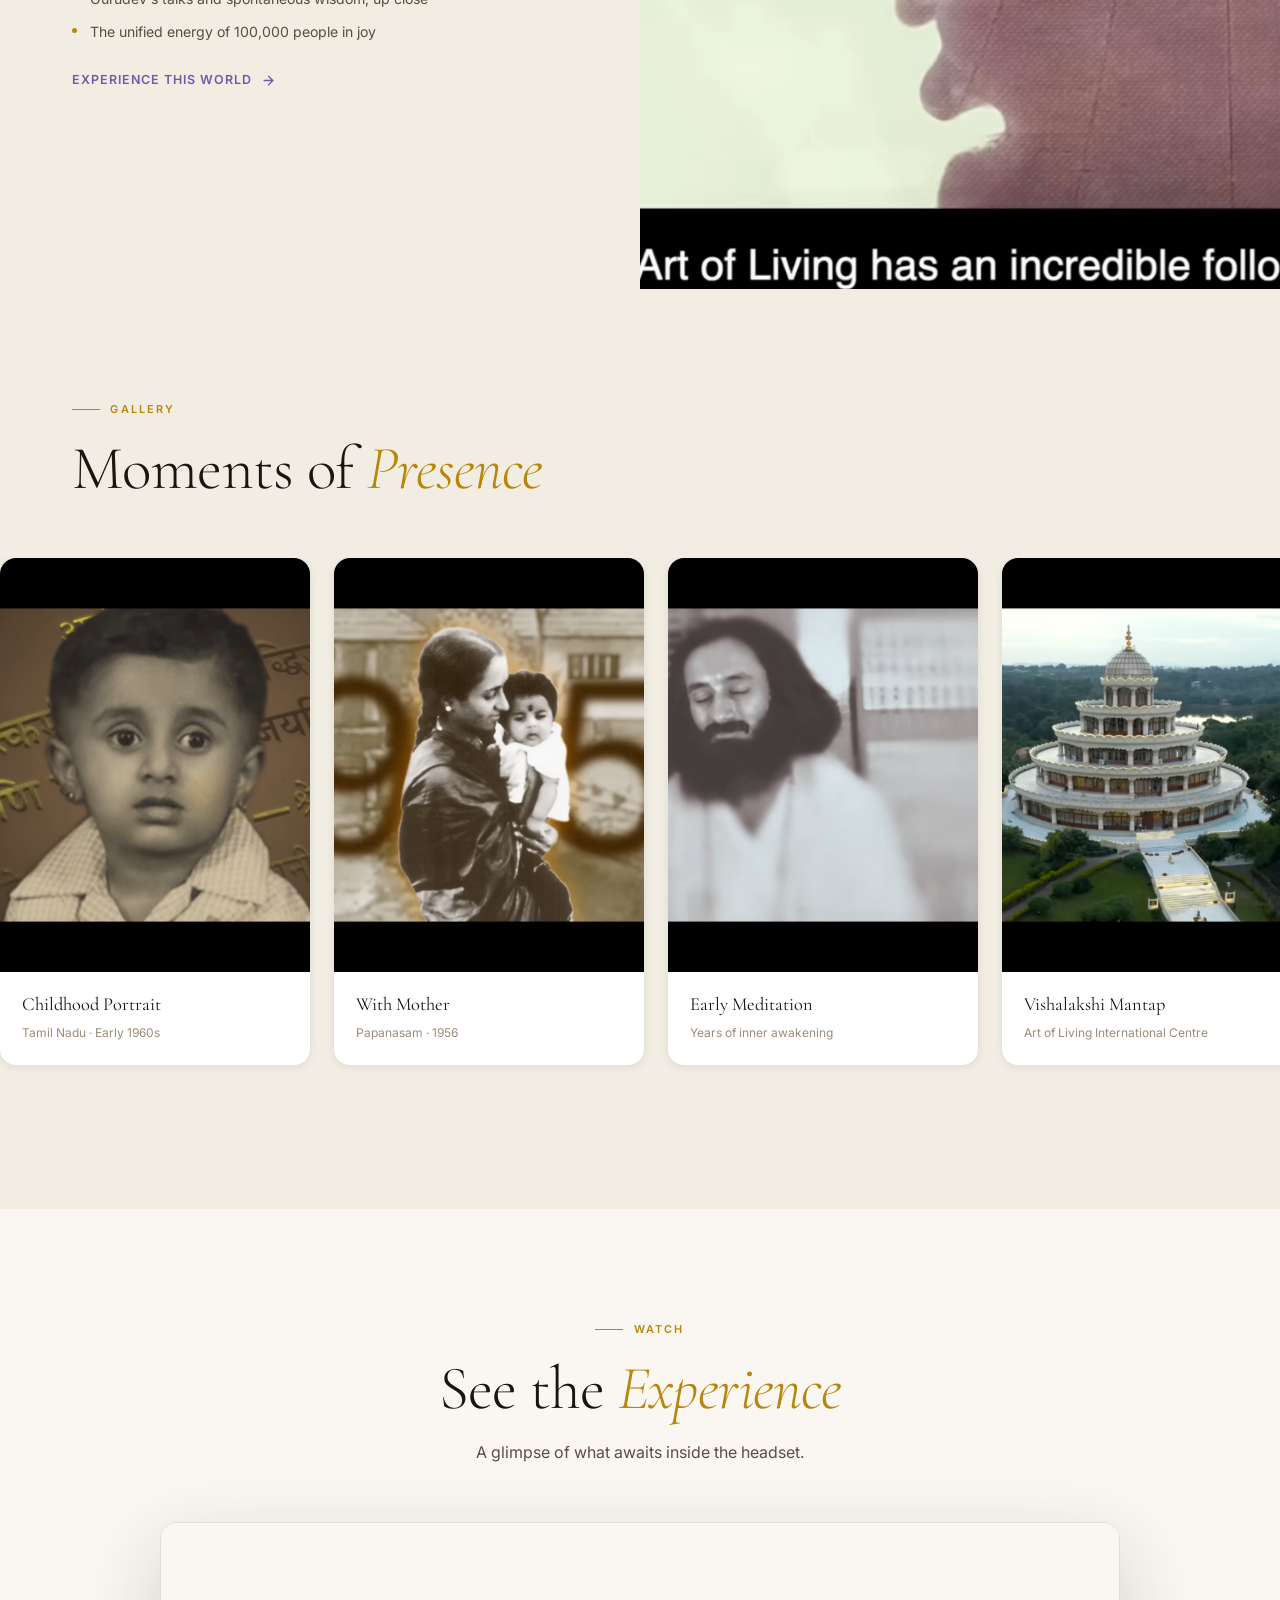
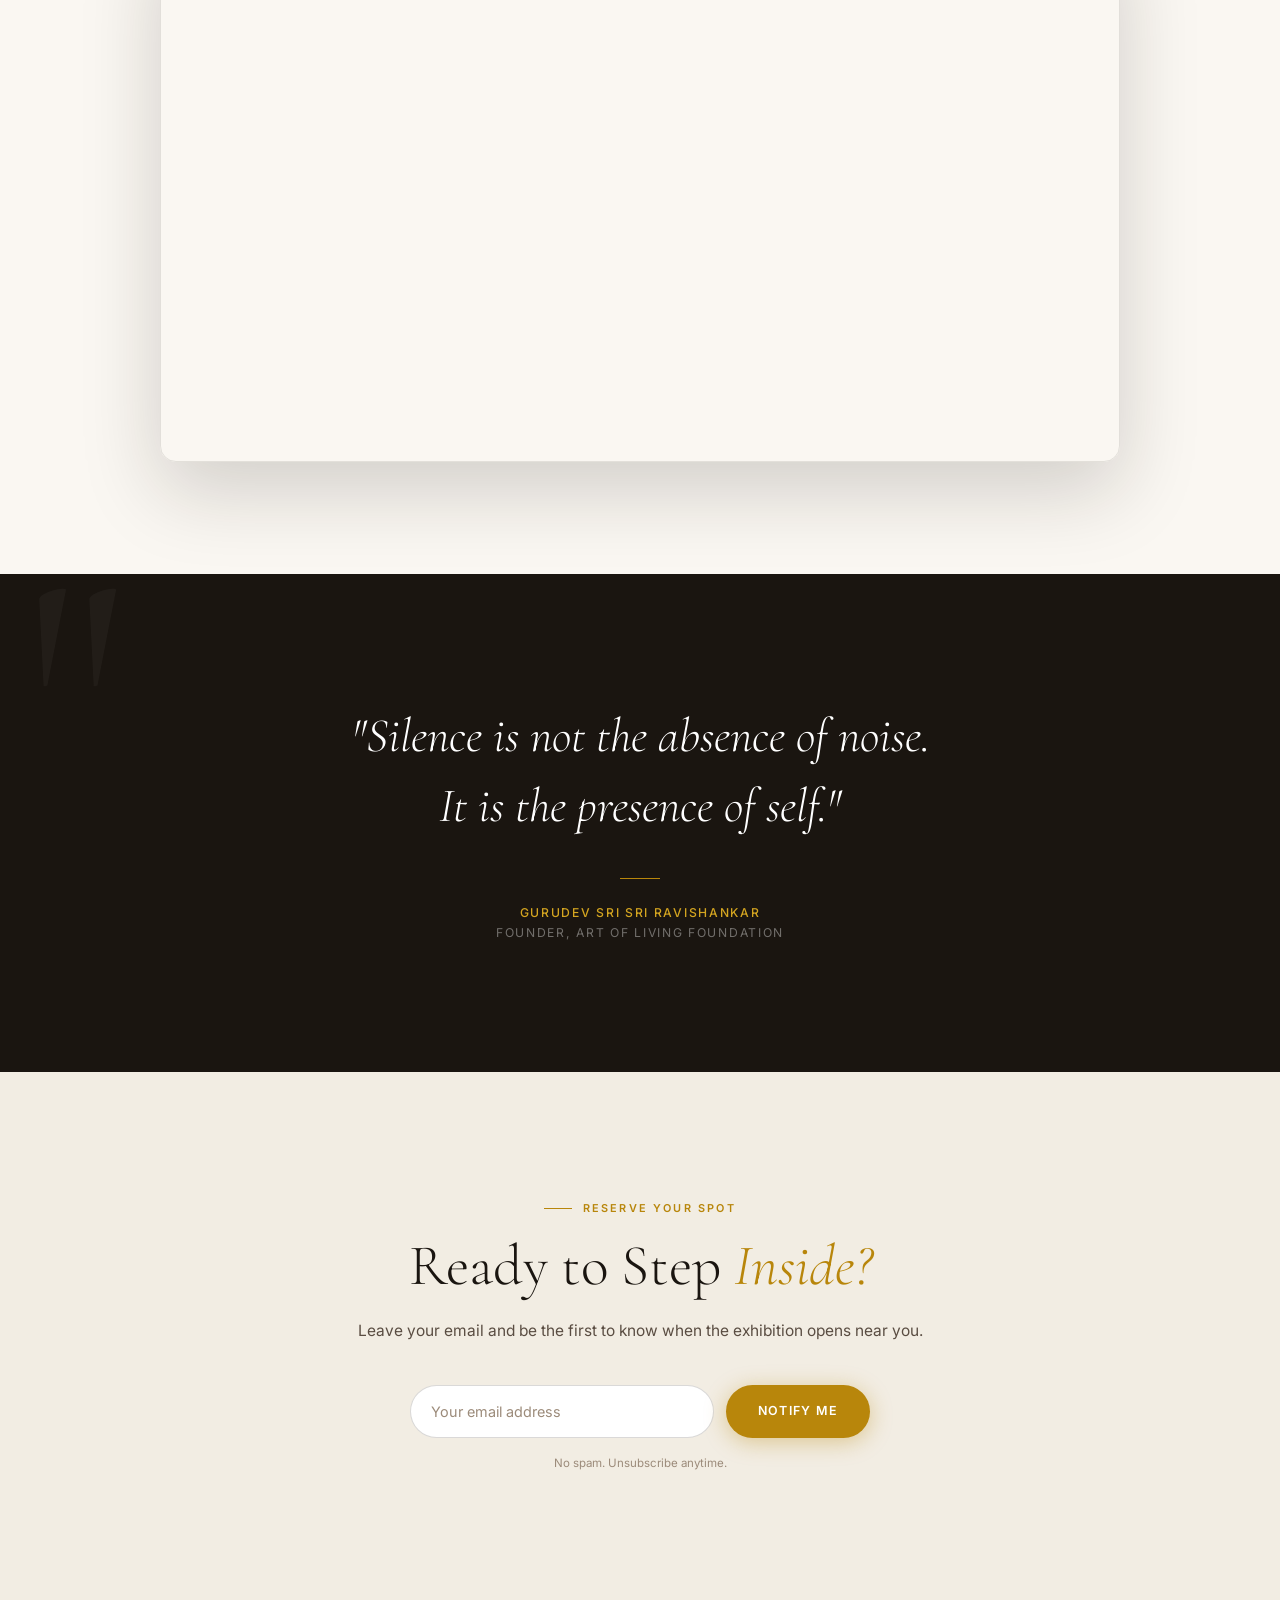
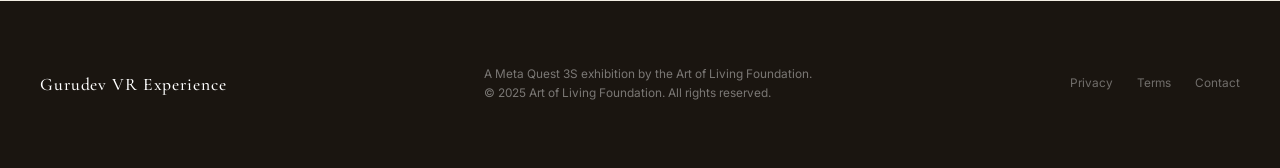
==== commit 18af51ee: "Chapter cards: more zoom, stronger gradient, better text readability - Base image scale 1.12 (was 1." ====
--- a/landing/index.html
+++ b/landing/index.html
@@ -312,26 +312,25 @@
 .ch-card:hover{transform:translateY(-6px);box-shadow:var(--shadow-lg)}
 .ch-card img{
   position:absolute;inset:0;width:100%;height:100%;object-fit:cover;
+  transform:scale(1.12);
   transition:transform .7s cubic-bezier(.25,.1,.25,1);
 }
-.ch-card:hover img{transform:scale(1.05)}
+.ch-card:hover img{transform:scale(1.2)}
 /* gradient only at bottom — no black at top */
 .ch-grad{
   position:absolute;inset:0;
-  background:linear-gradient(180deg,transparent 38%,rgba(6,4,2,.65) 70%,rgba(6,4,2,.92) 100%);
-  transition:background .4s ease;
-}
-.ch-card:hover .ch-grad{
-  background:linear-gradient(180deg,transparent 25%,rgba(6,4,2,.72) 60%,rgba(6,4,2,.95) 100%);
+  background:linear-gradient(180deg,transparent 35%,rgba(4,2,1,.75) 68%,rgba(4,2,1,.96) 100%);
 }
 .ch-body{position:absolute;bottom:0;left:0;right:0;padding:1.25rem 1.1rem}
 .ch-num{
   font-size:.62rem;font-weight:600;letter-spacing:.16em;color:var(--gold-lt);
   margin-bottom:.4rem;text-transform:uppercase;
+  text-shadow:0 1px 6px rgba(0,0,0,.6);
 }
 .ch-name{
   font-family:'Cormorant Garamond',serif;
-  font-size:1.1rem;font-weight:400;color:#fff;line-height:1.25;margin-bottom:.4rem;
+  font-size:1.15rem;font-weight:500;color:#fff;line-height:1.25;
+  text-shadow:0 1px 8px rgba(0,0,0,.55);
 }
 @media(max-width:900px){
   .ch-grid{grid-template-columns:1fr 1fr;gap:.875rem}
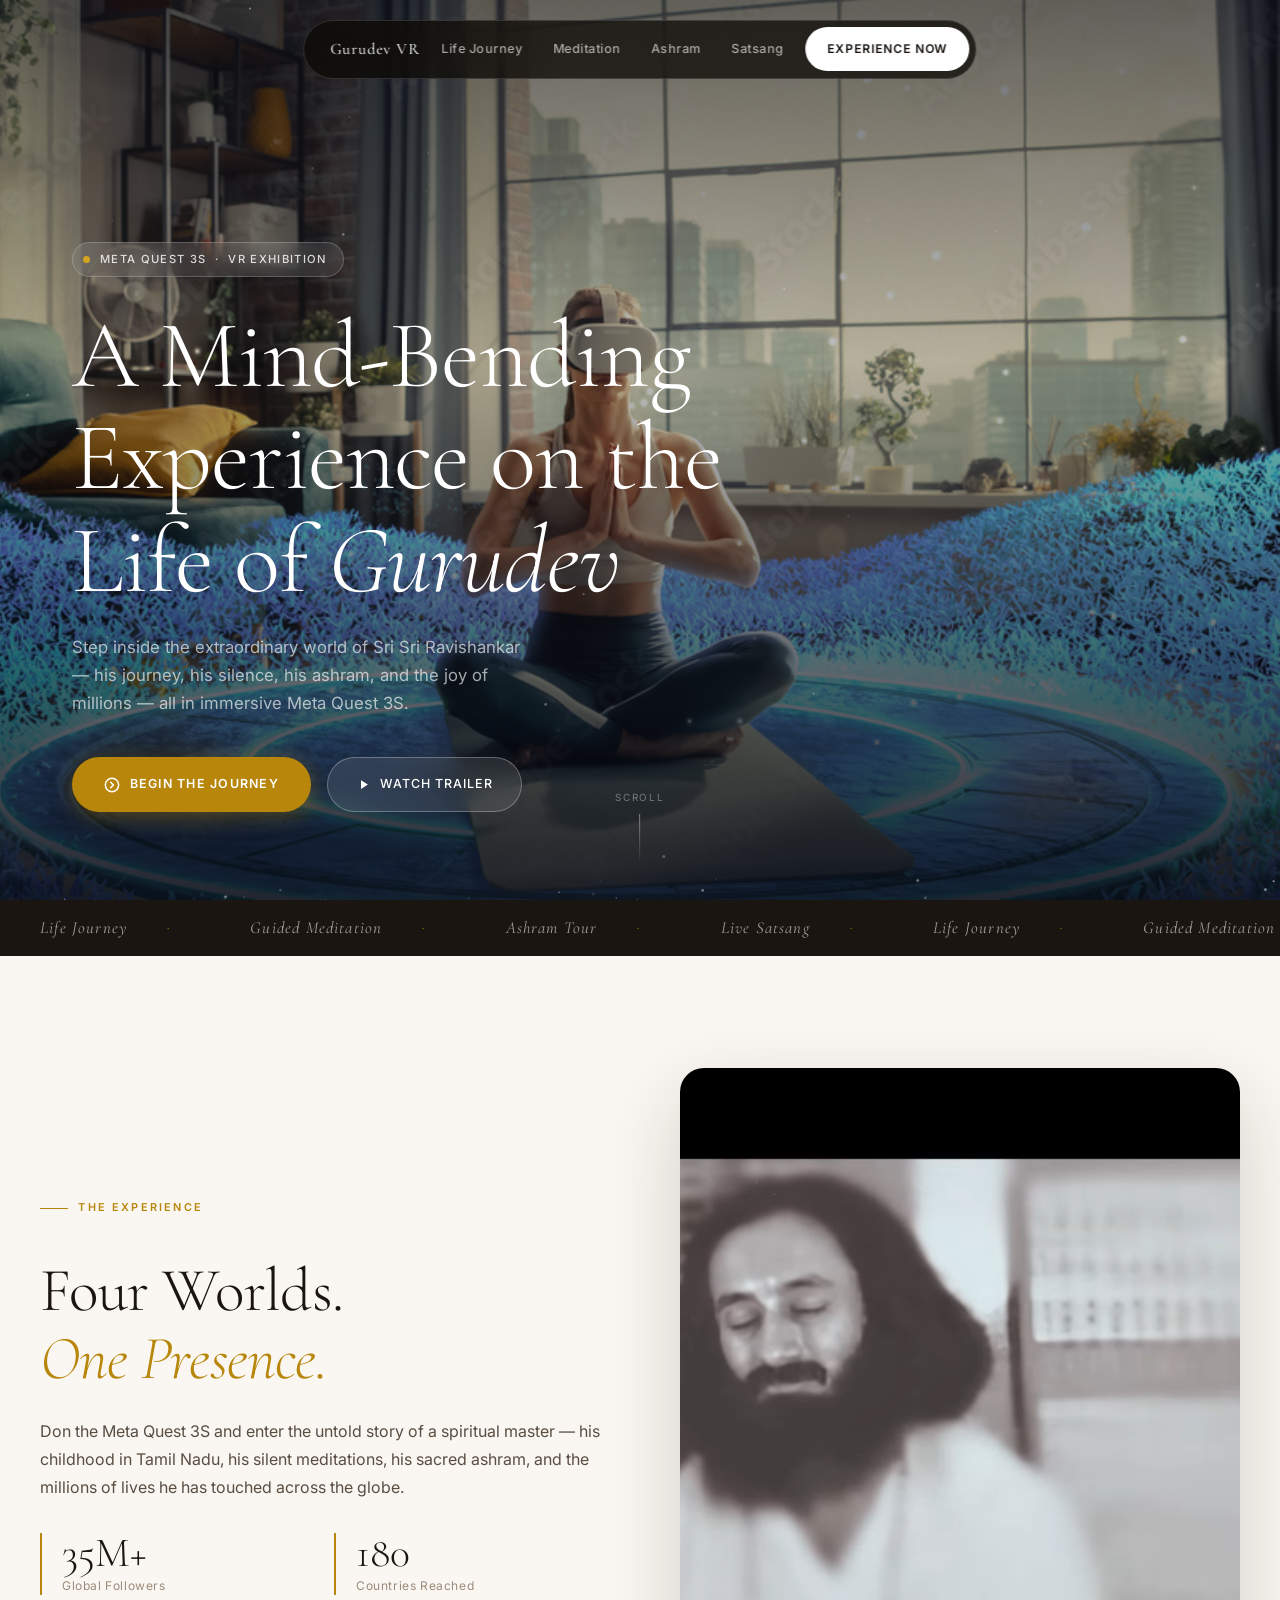
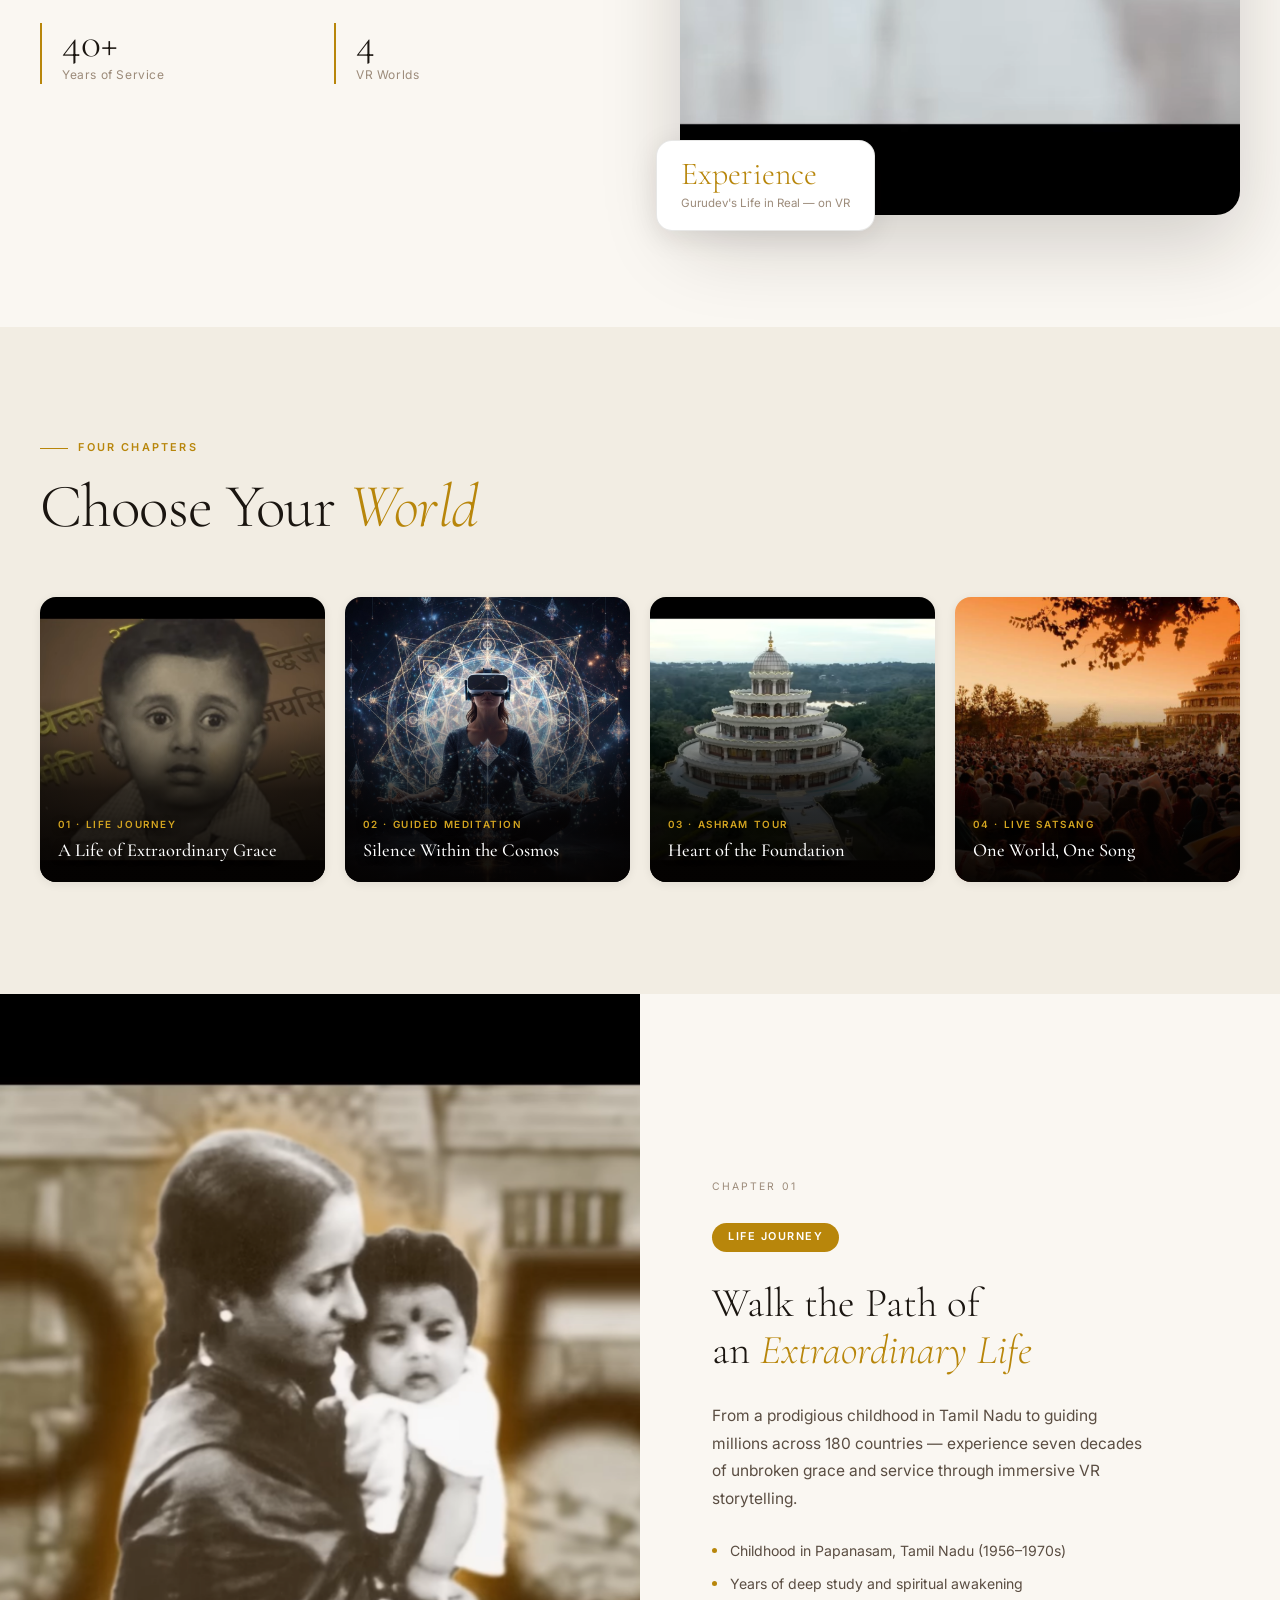
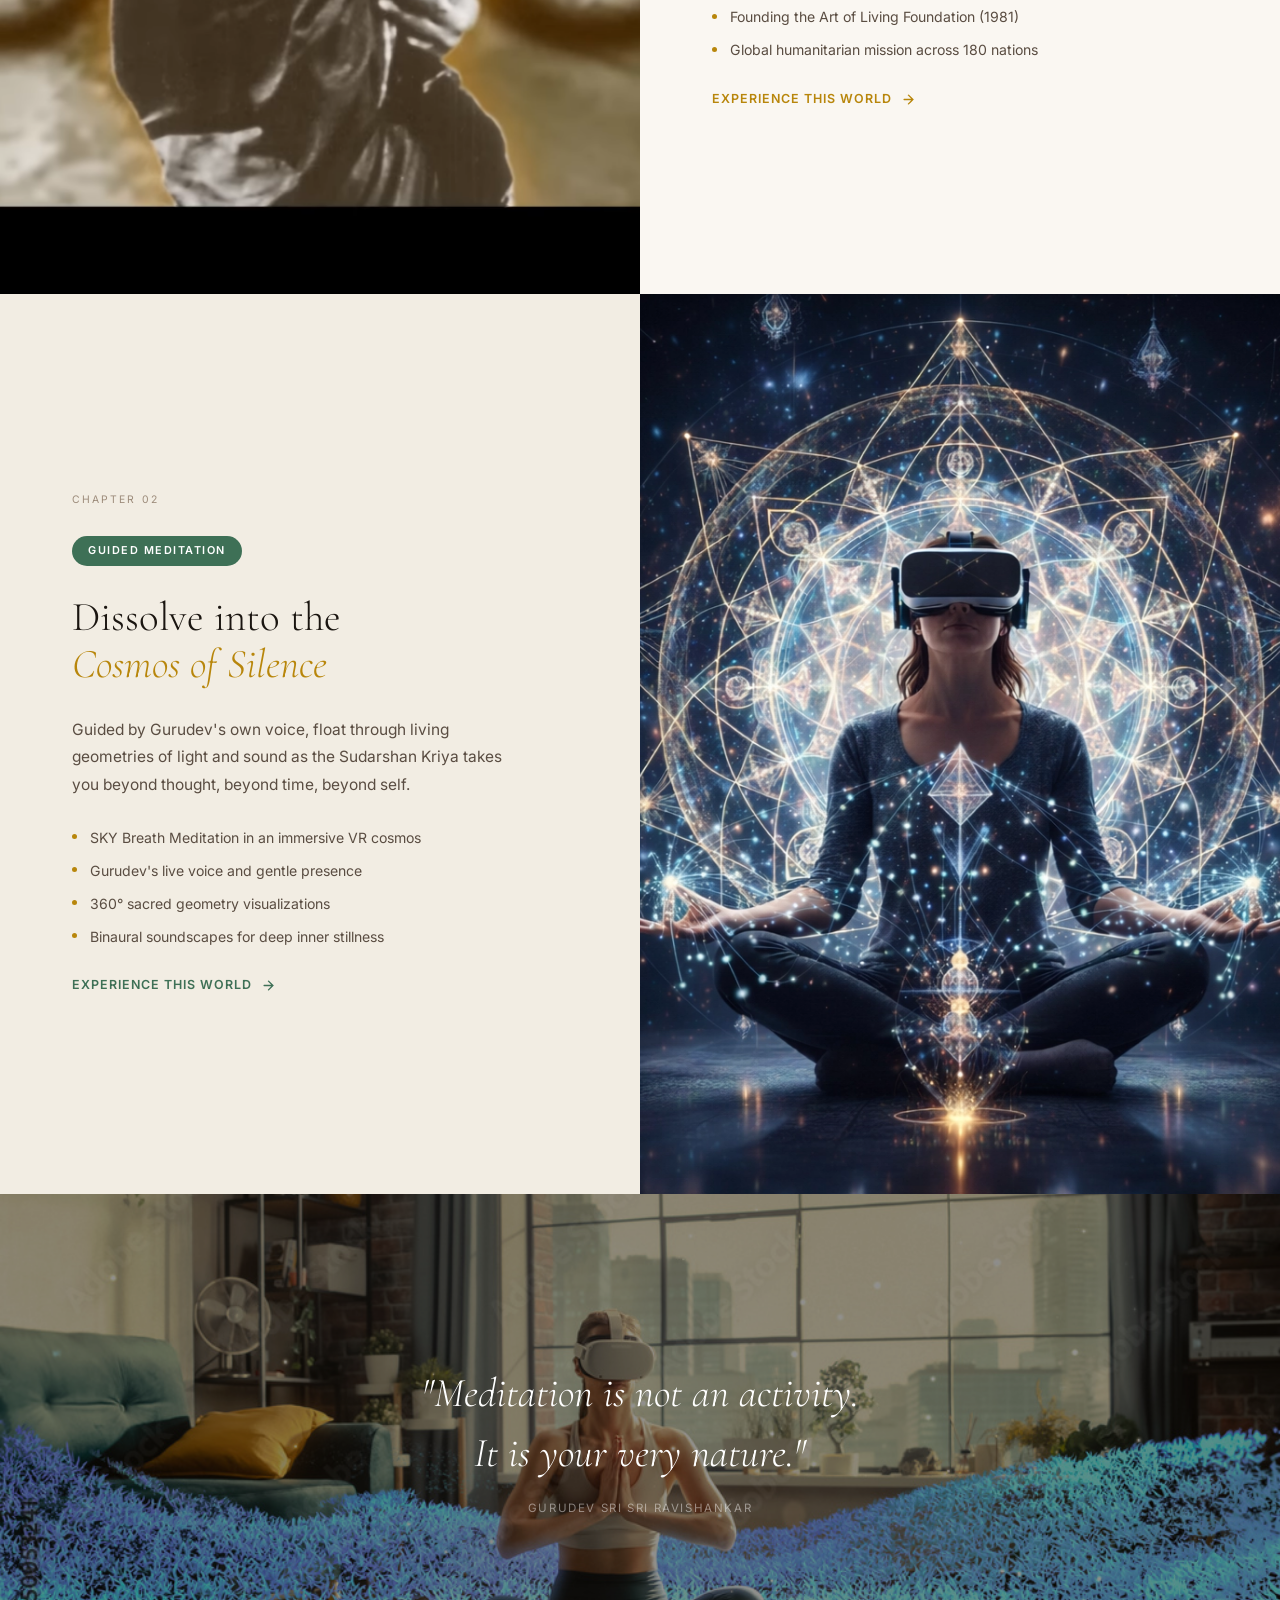
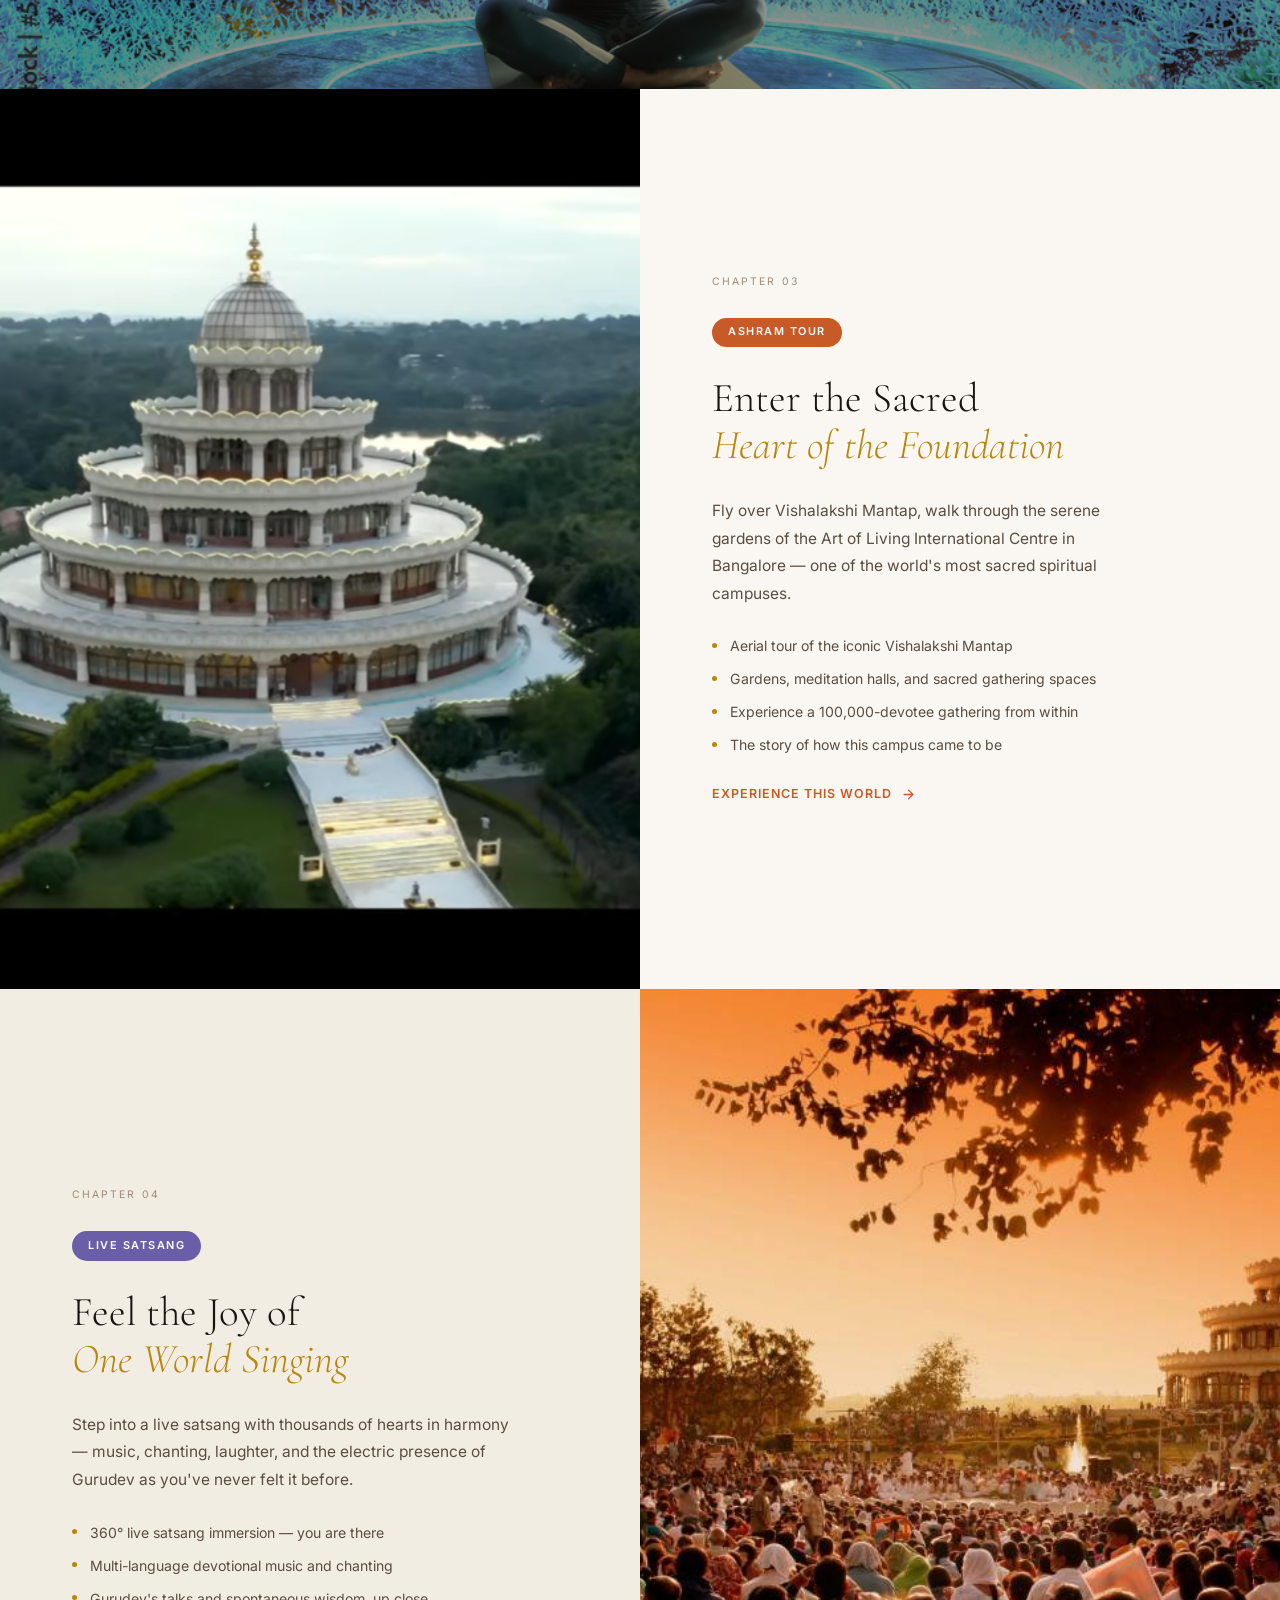
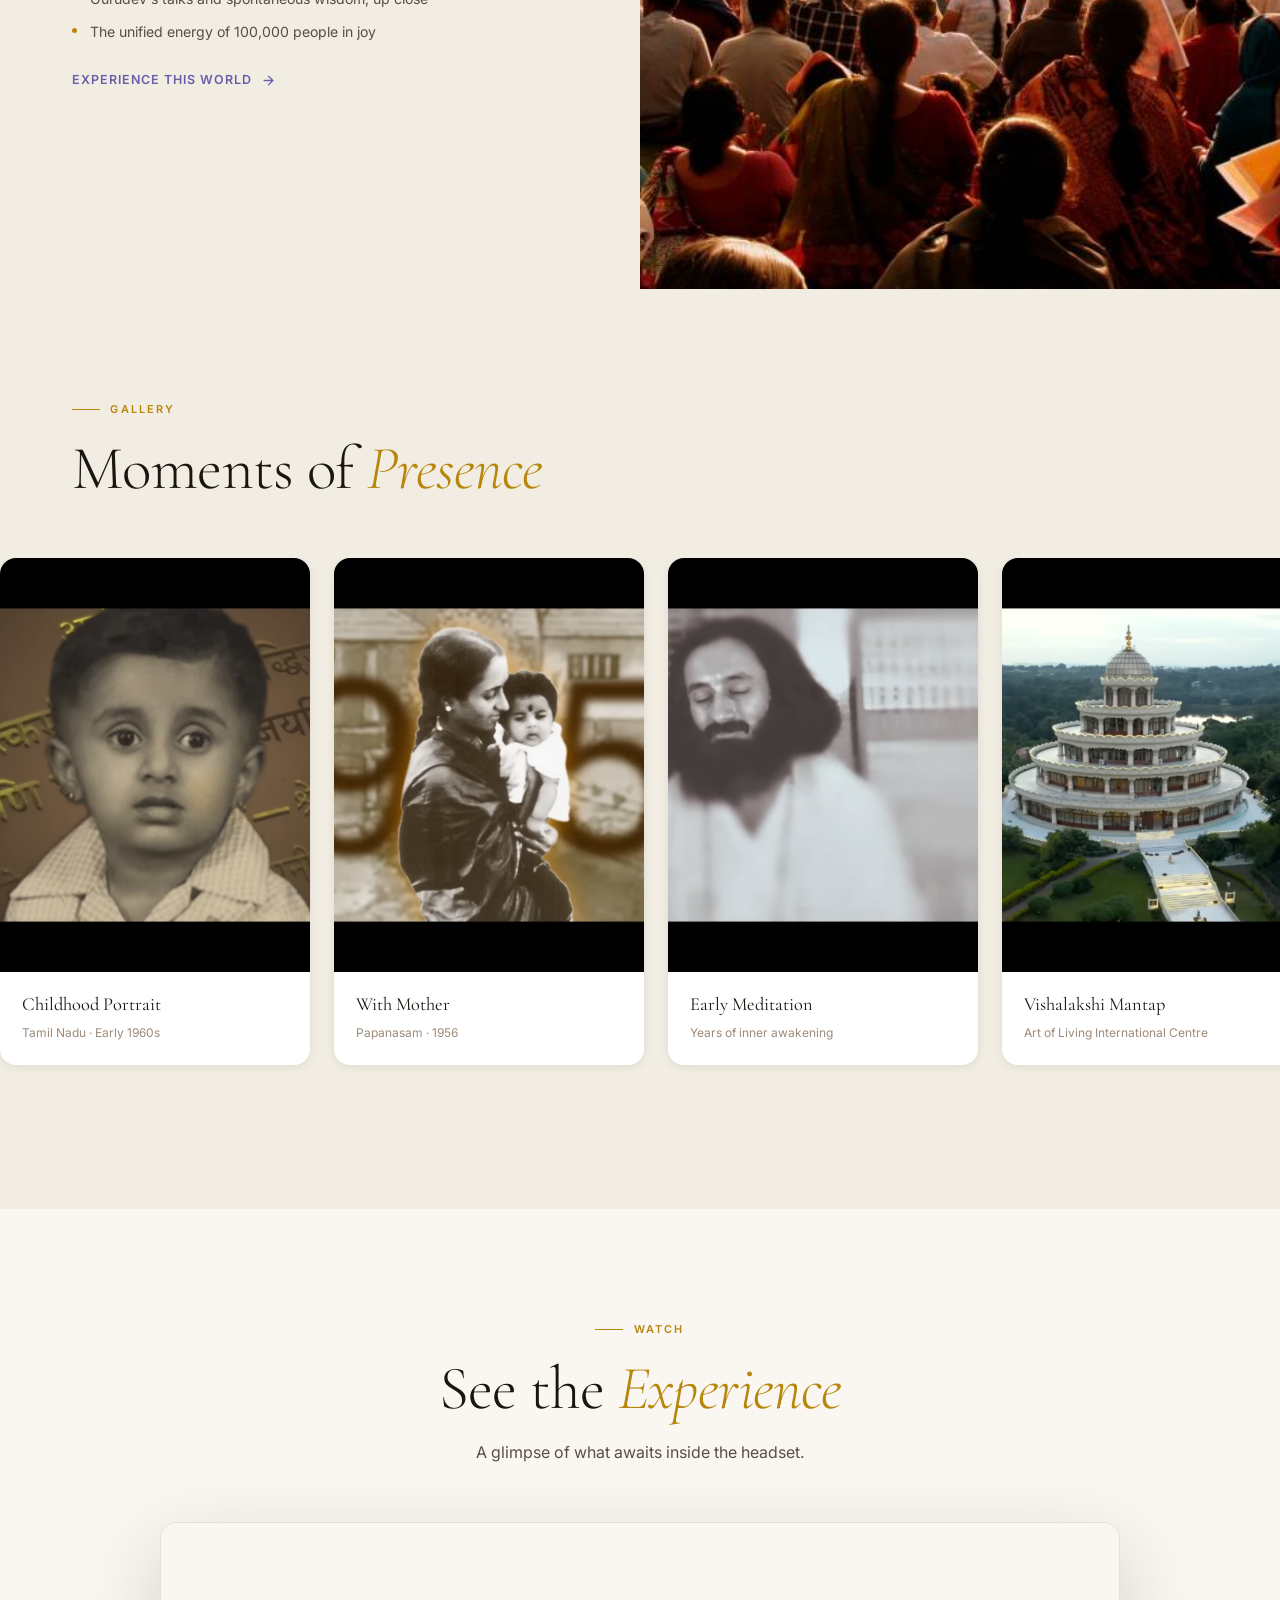
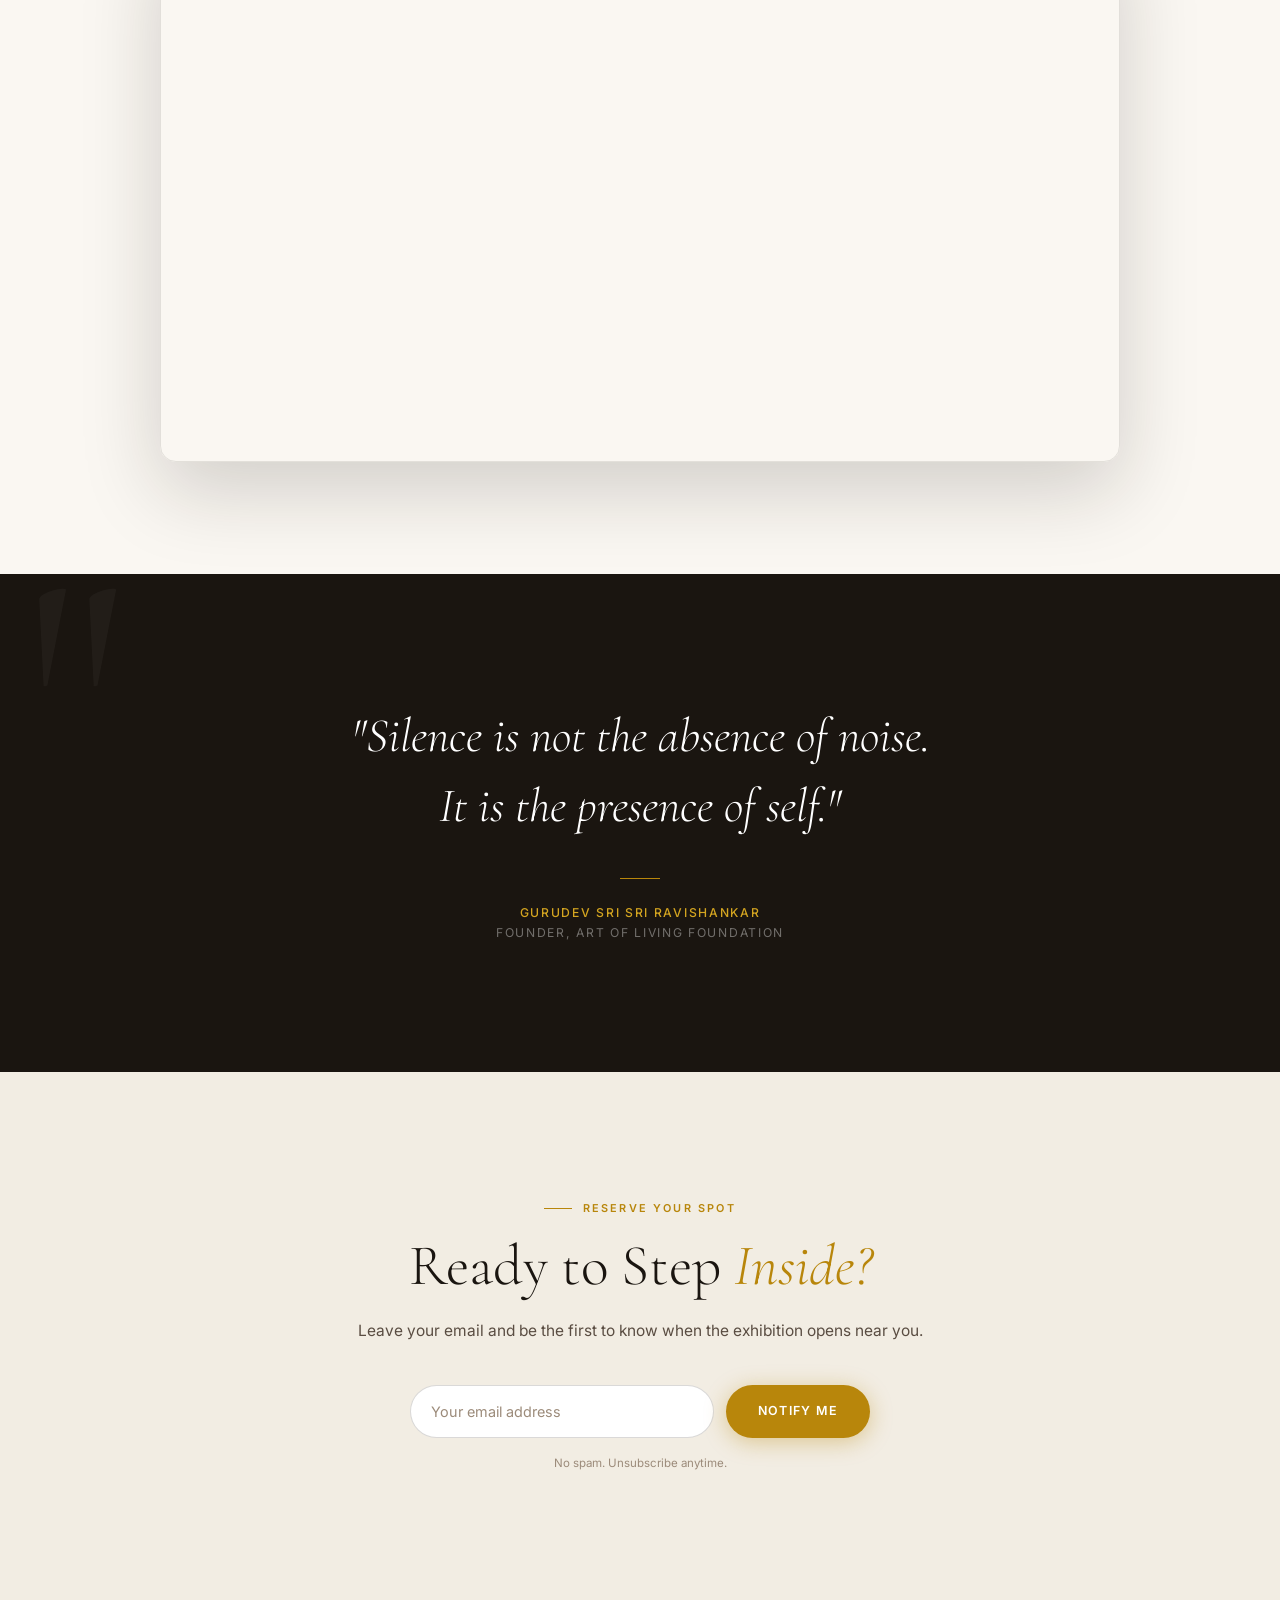
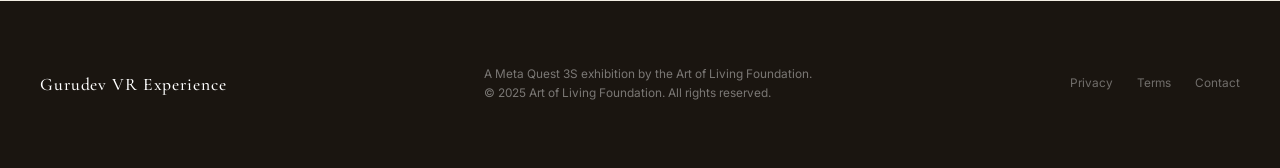
==== commit 85405880: "Replace Live Satsang image with golden sunset crowd photo New image: thousands gathered at the ashra" ====
--- a/landing/index.html
+++ b/landing/index.html
@@ -746,7 +746,7 @@
       </a>
 
       <a href="#satsang" class="ch-card r" data-d="4">
-        <img src="img/gurudev-diversity.png" alt="Gurudev with global community" loading="lazy" style="object-position:center 28%">
+        <img src="img/satsang-crowd.jpg" alt="Thousands gathered at Live Satsang, Vishalakshi Mantap at sunset" loading="lazy" style="object-position:center 55%">
         <div class="ch-grad"></div>
         <div class="ch-body">
           <p class="ch-num">04 · Live Satsang</p>
@@ -845,7 +845,7 @@
 <!-- PILLAR 4: SATSANG -->
 <section id="satsang" class="pillar flip" aria-label="Chapter 4 — Live Satsang">
   <div class="p-img">
-    <img src="img/gurudev-diversity.png" alt="Gurudev with a diverse global community" loading="lazy" style="object-position:center 28%">
+    <img src="img/satsang-crowd.jpg" alt="Thousands gathered at Live Satsang at sunset, Vishalakshi Mantap" loading="lazy" style="object-position:center 55%">
   </div>
   <div class="p-body">
     <p class="p-n r">Chapter 04</p>
@@ -938,7 +938,7 @@
 
       <div class="g-card">
         <div class="g-img">
-          <img src="img/gurudev-diversity.png" alt="Gurudev celebrating diversity with global community" loading="lazy" style="object-position:center 28%">
+          <img src="img/satsang-crowd.jpg" alt="Live Satsang crowd at sunset" loading="lazy" style="object-position:center 55%">
         </div>
         <div class="g-info">
           <p class="g-title">Celebrating Diversity</p>
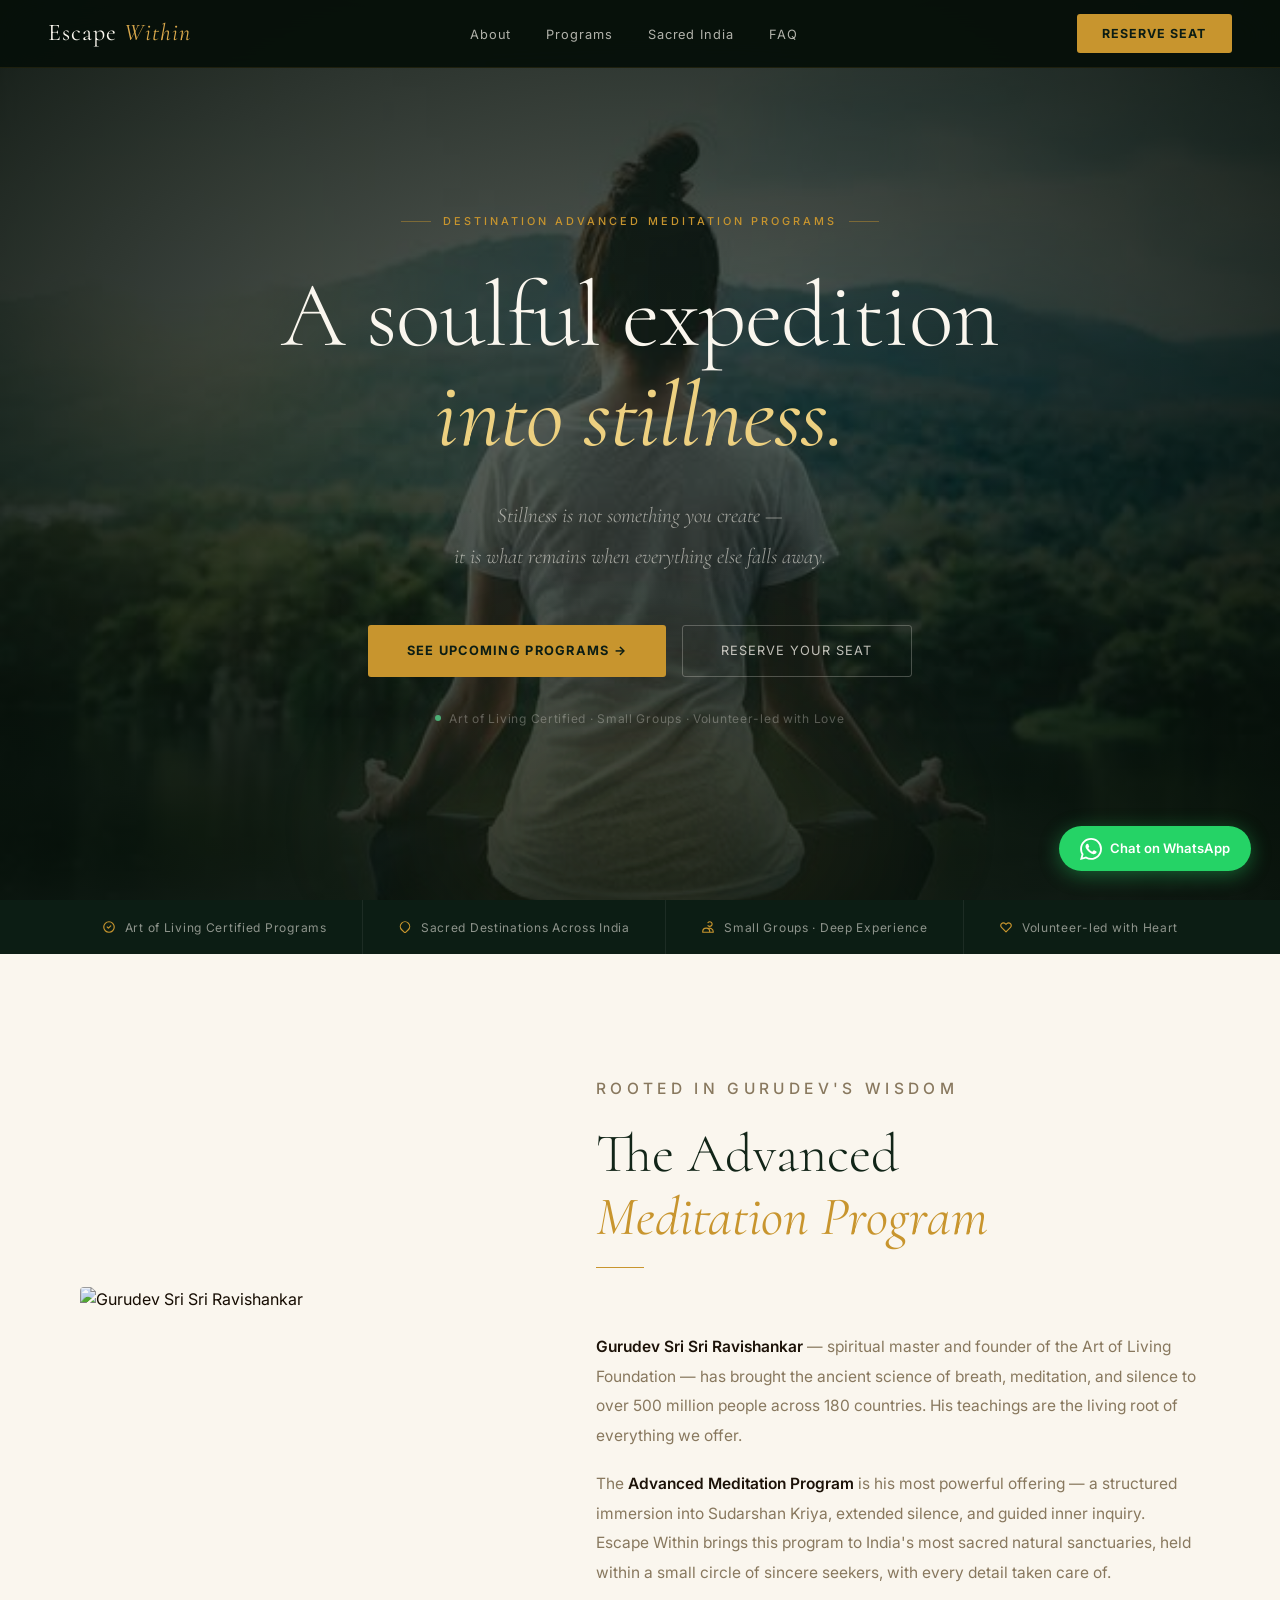
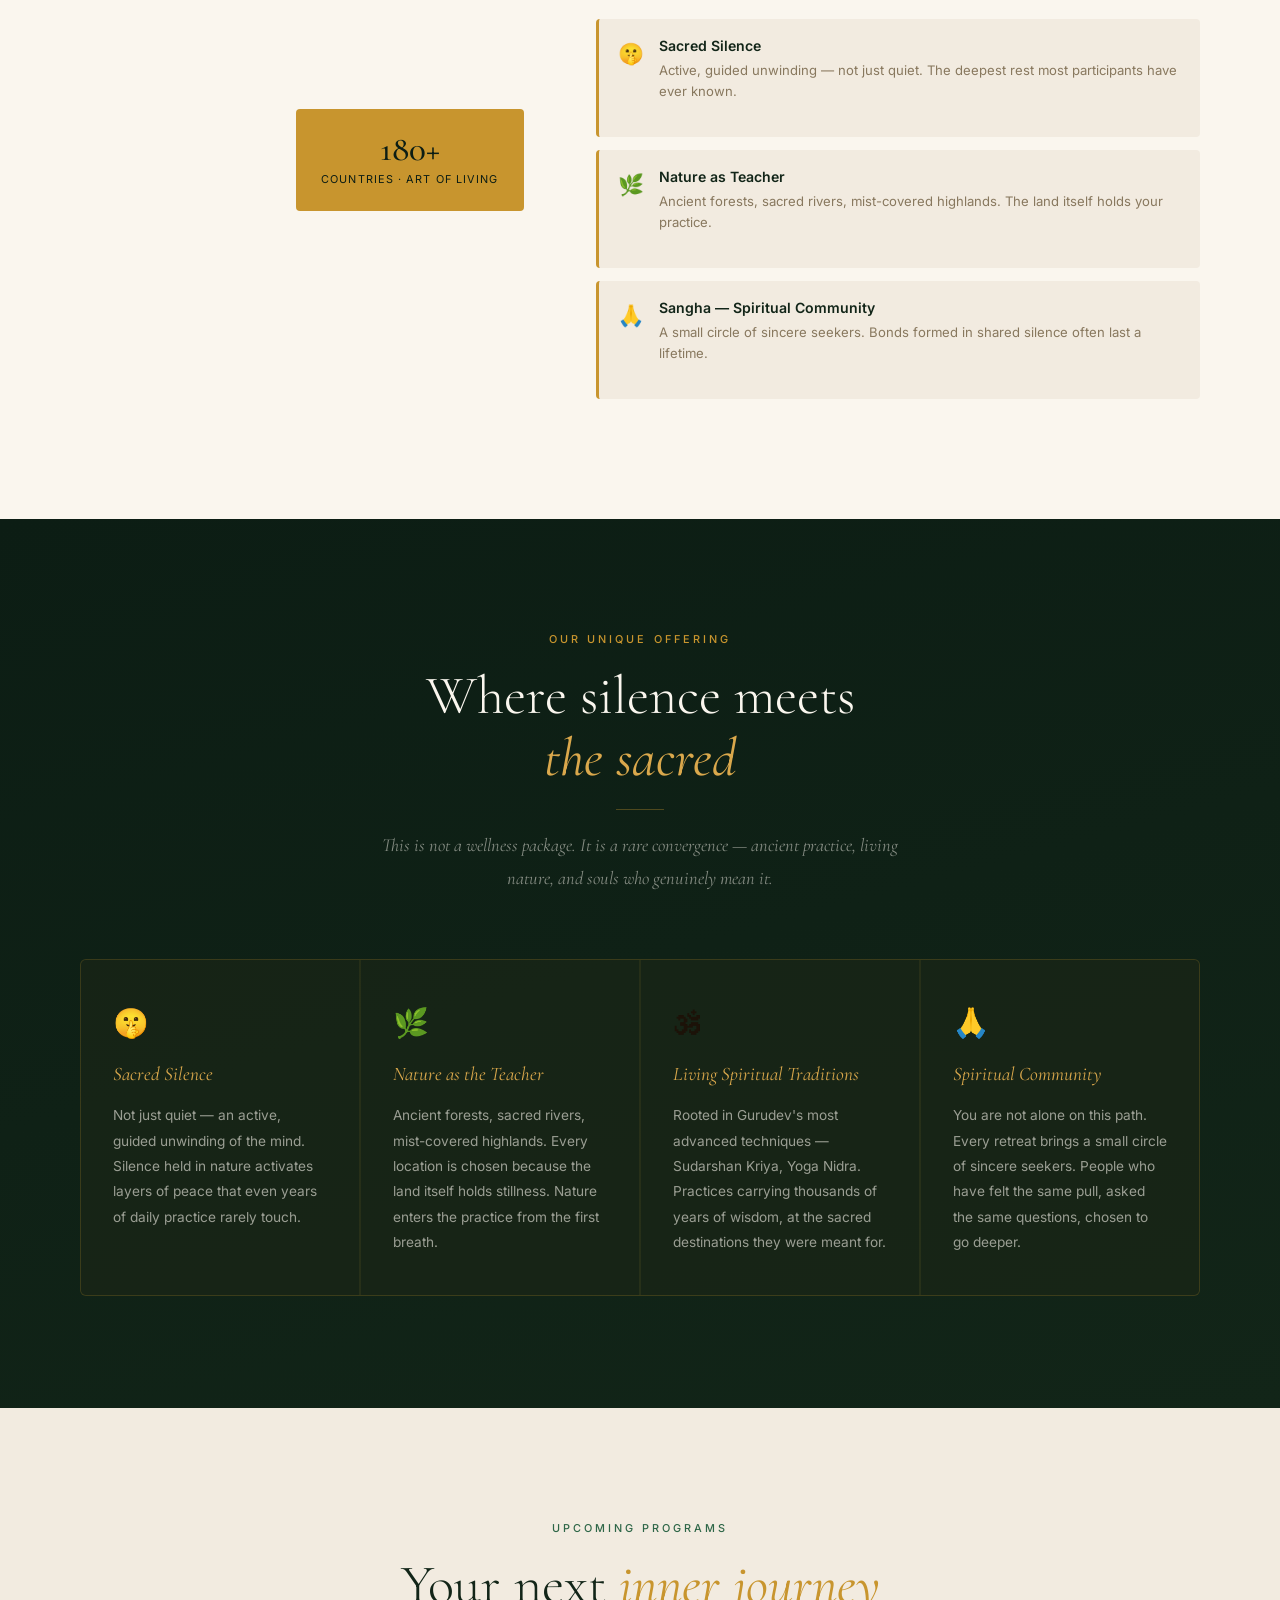
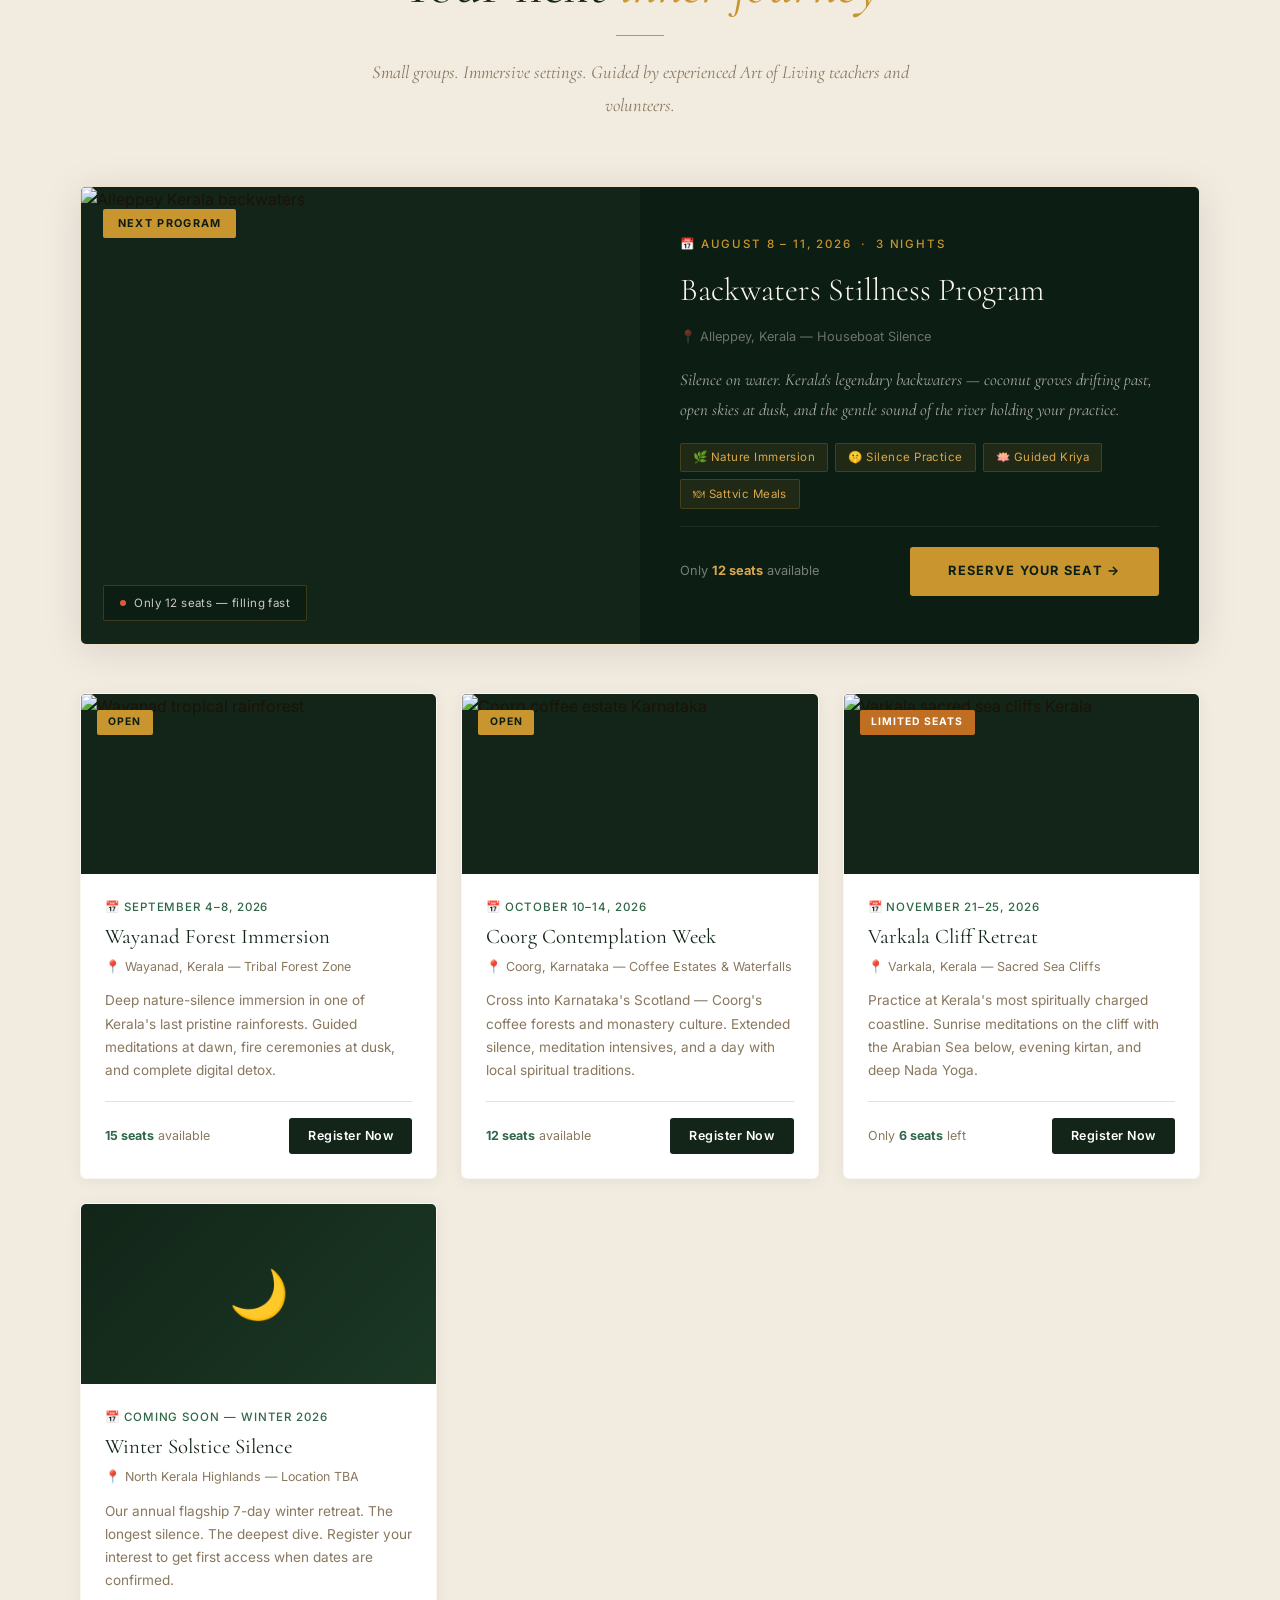
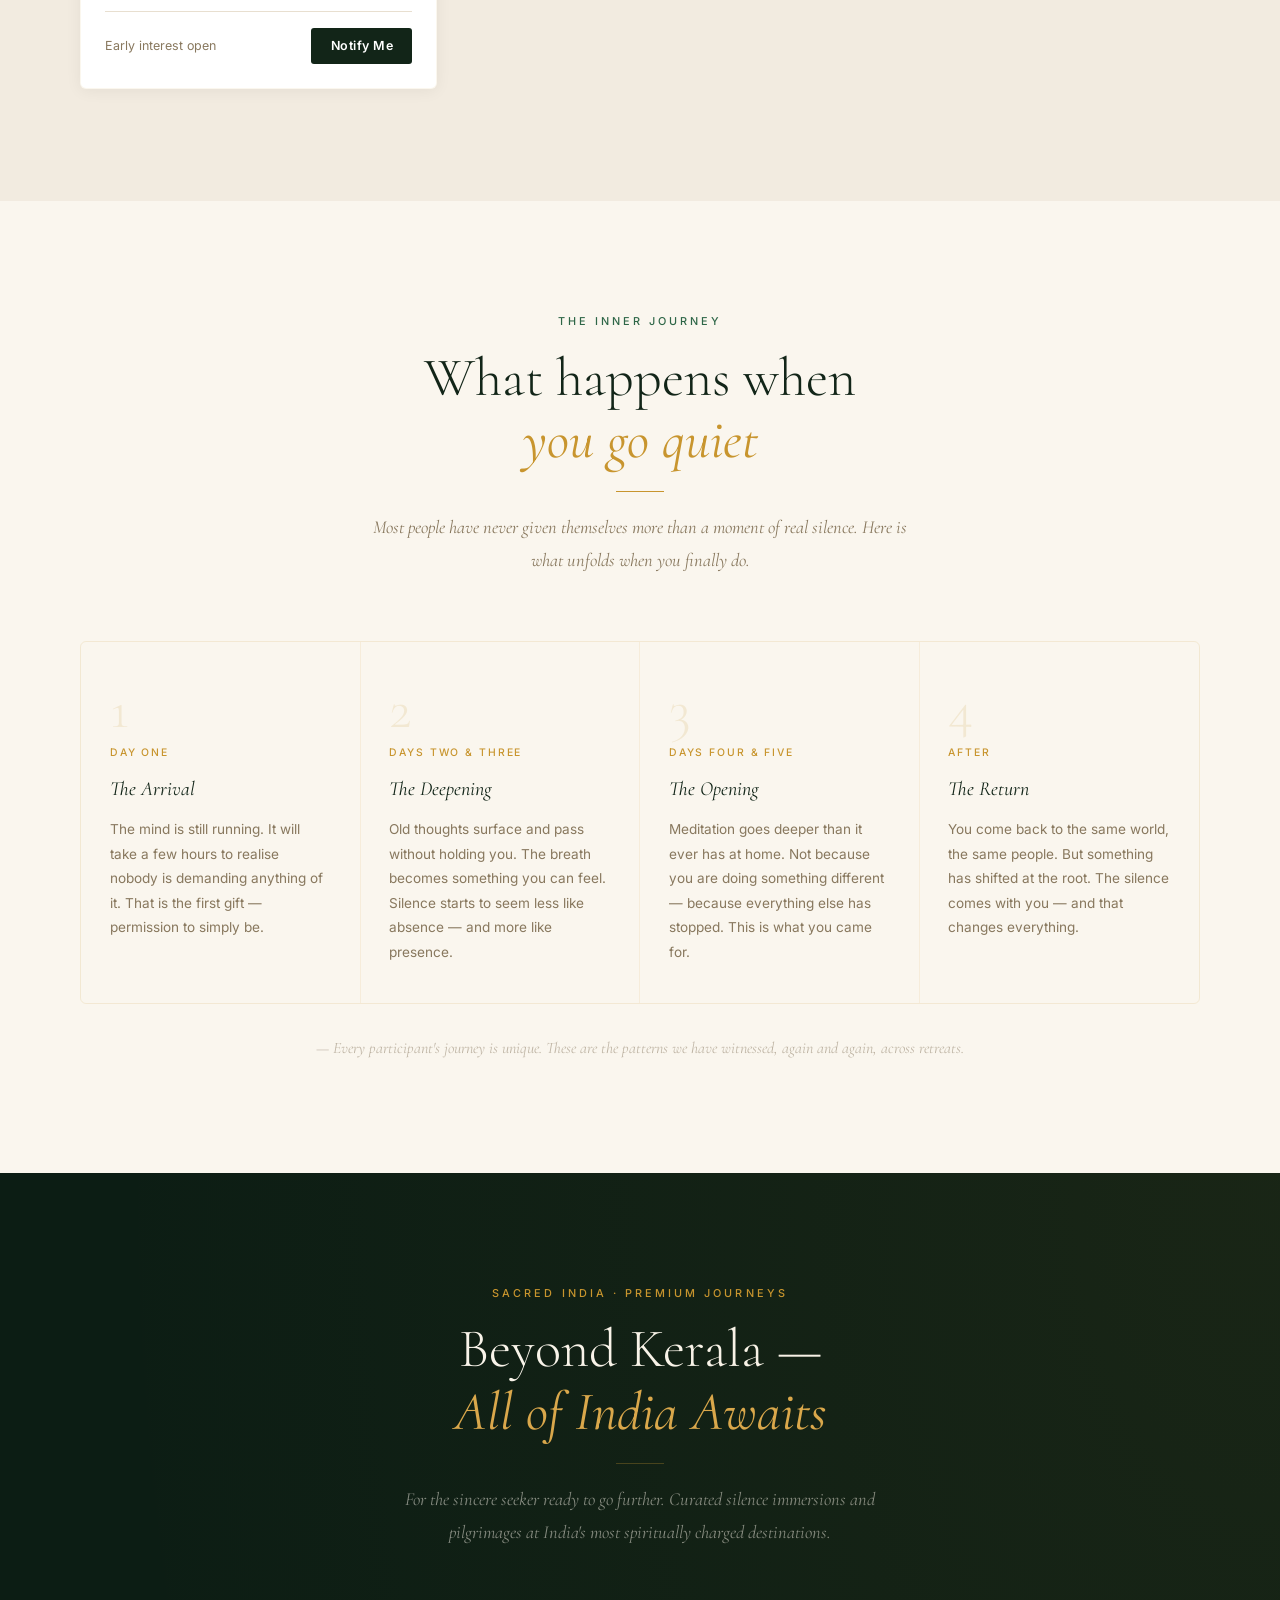
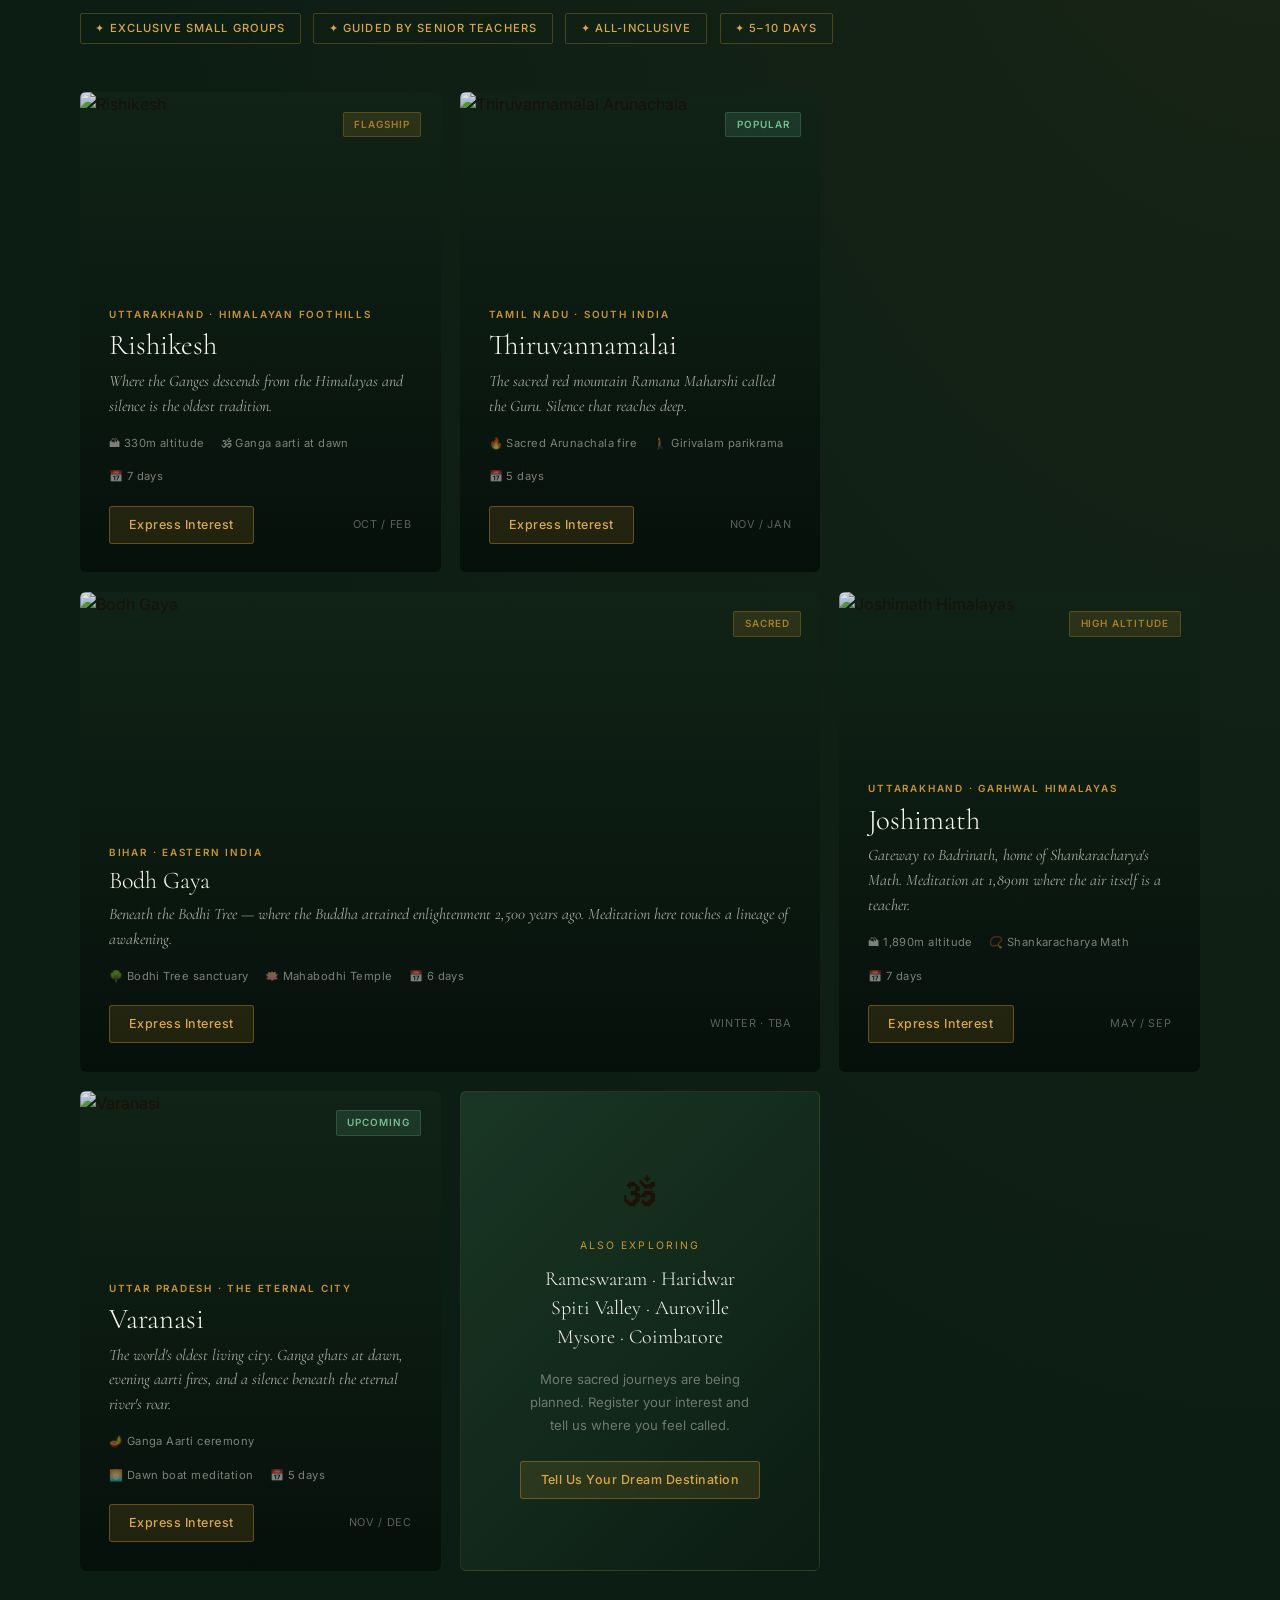
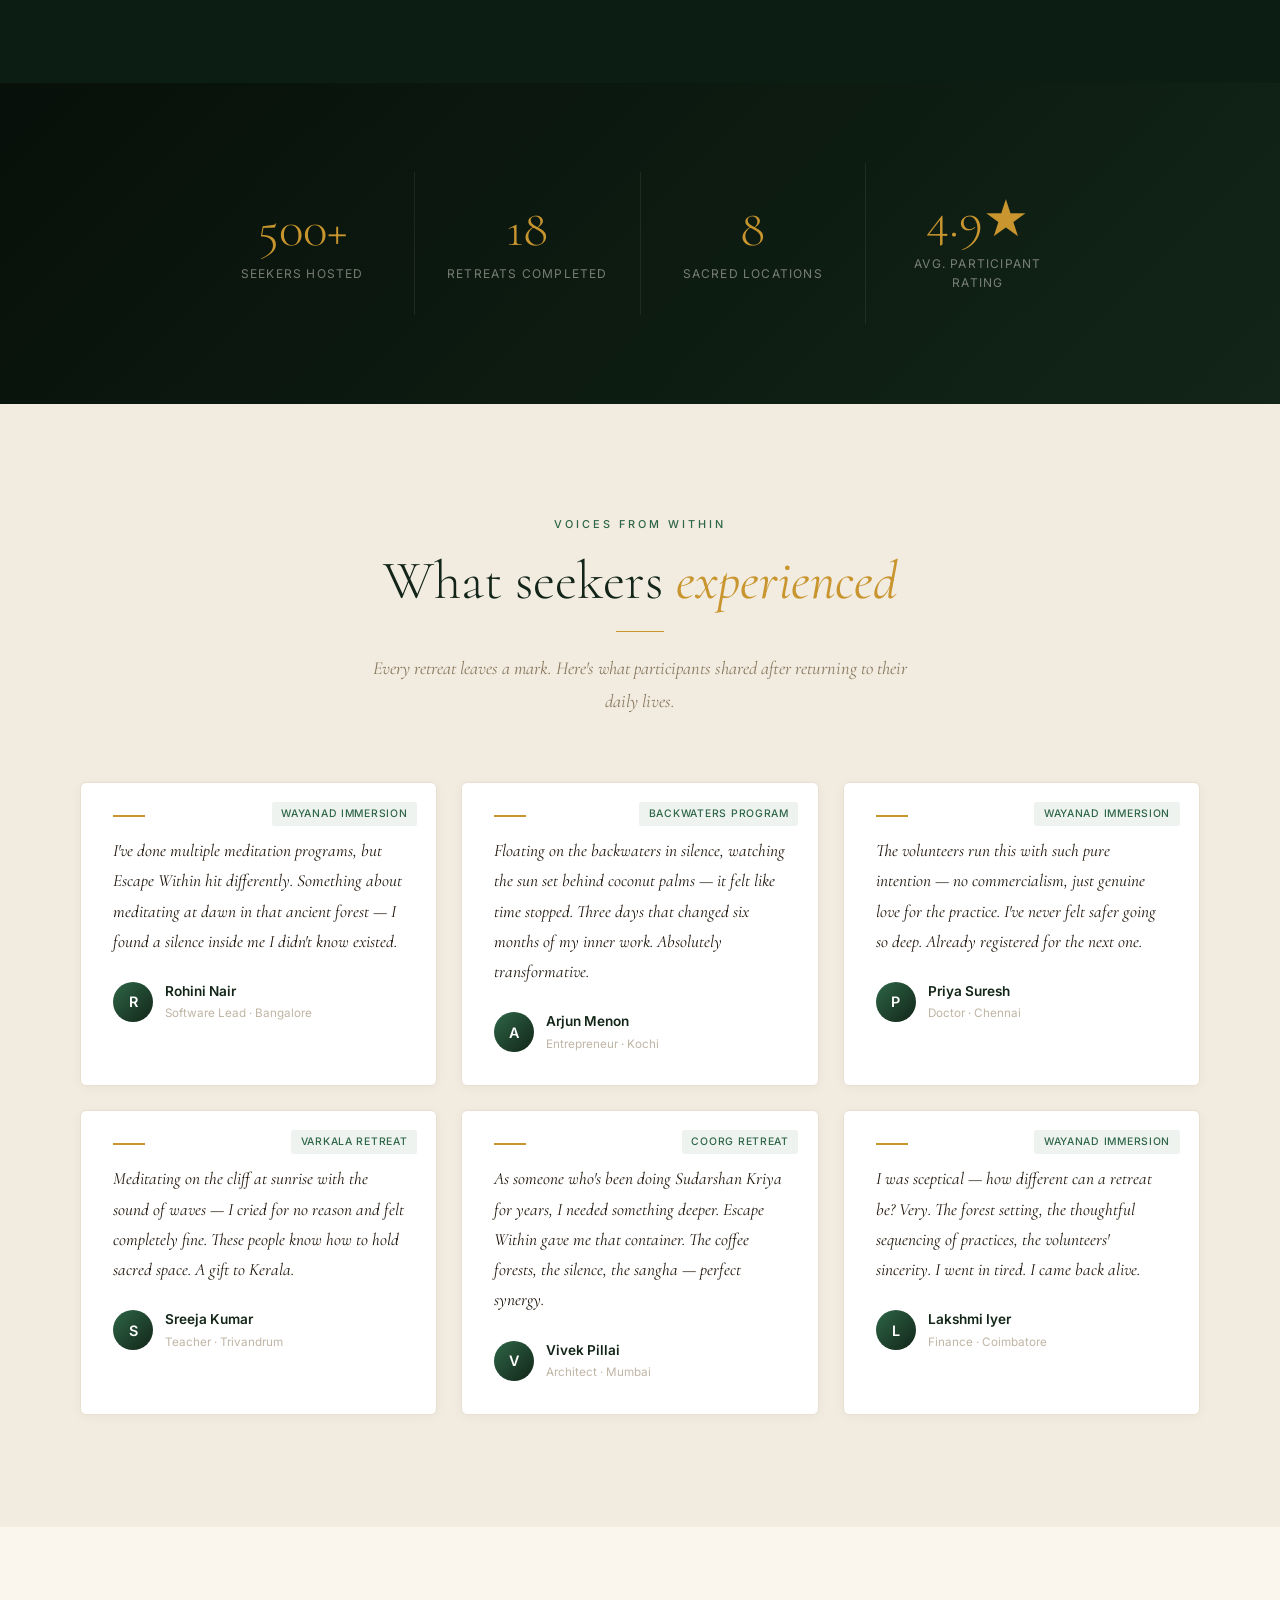
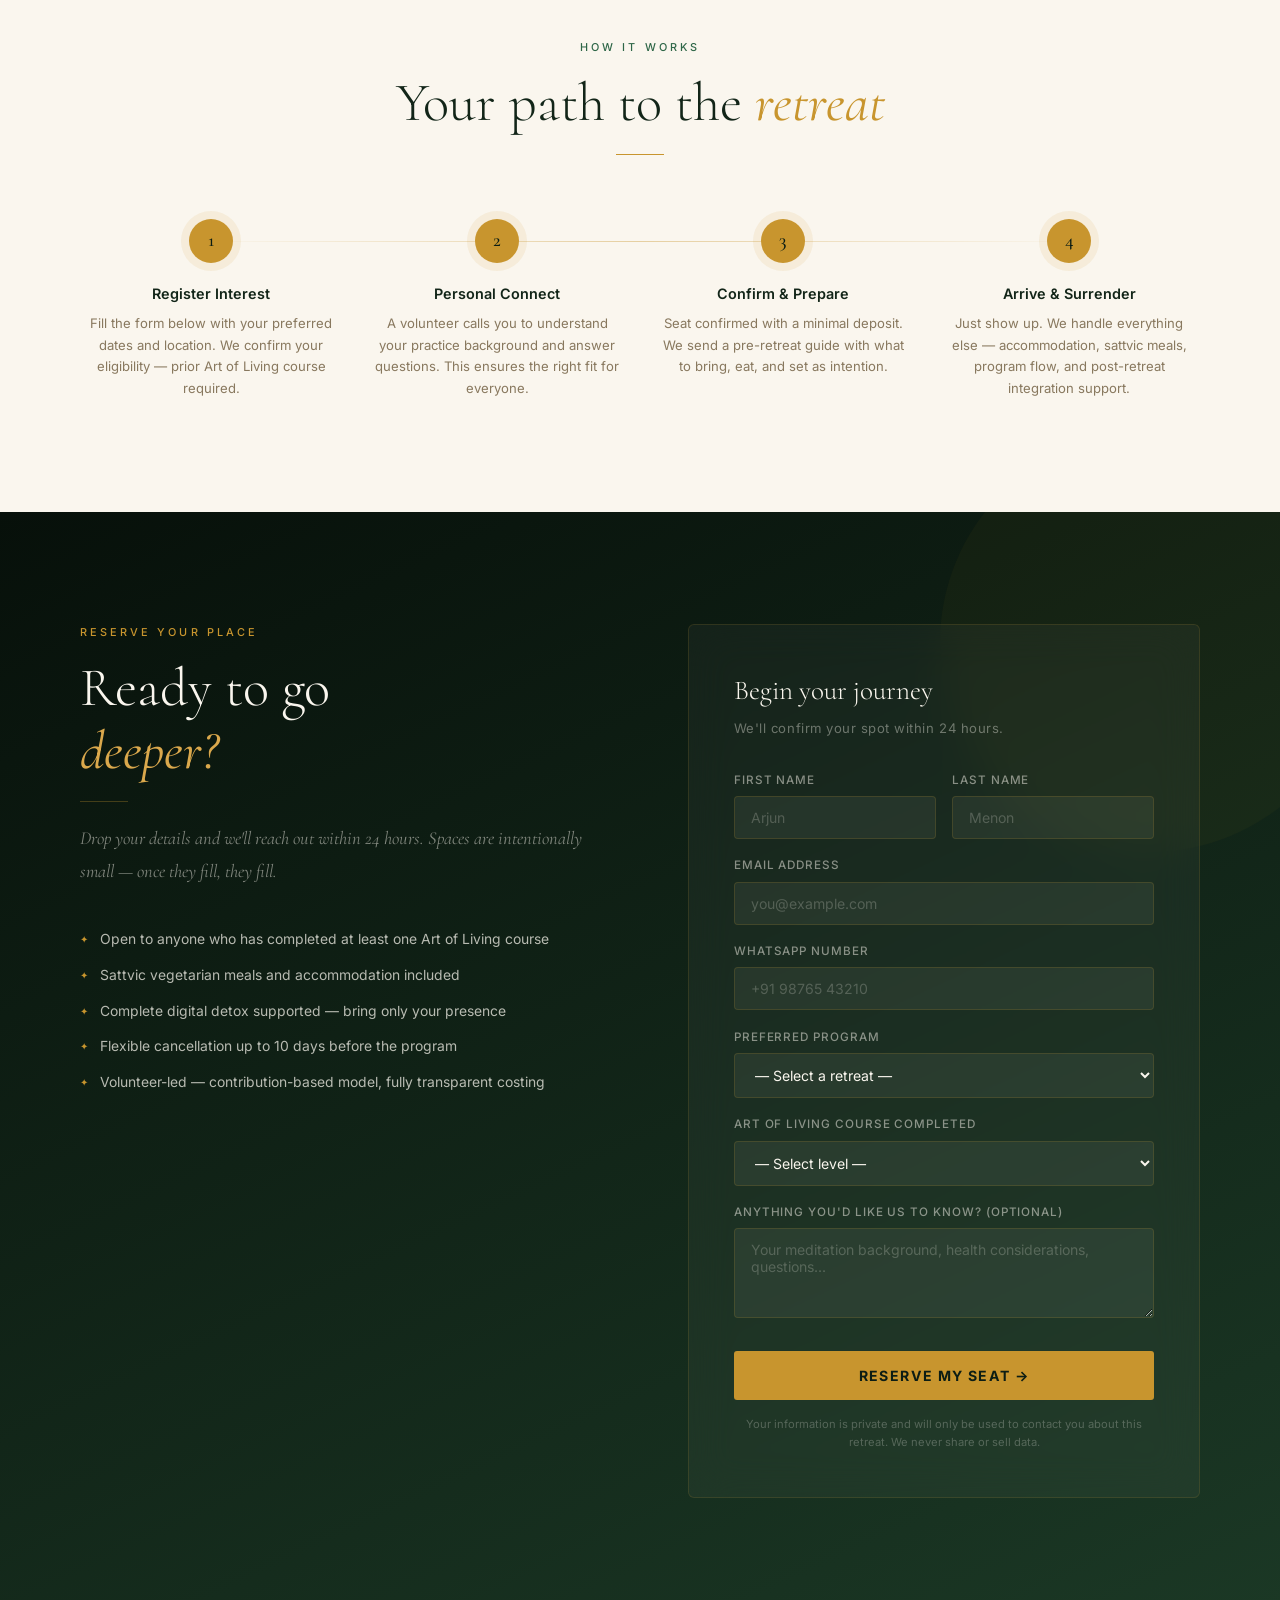
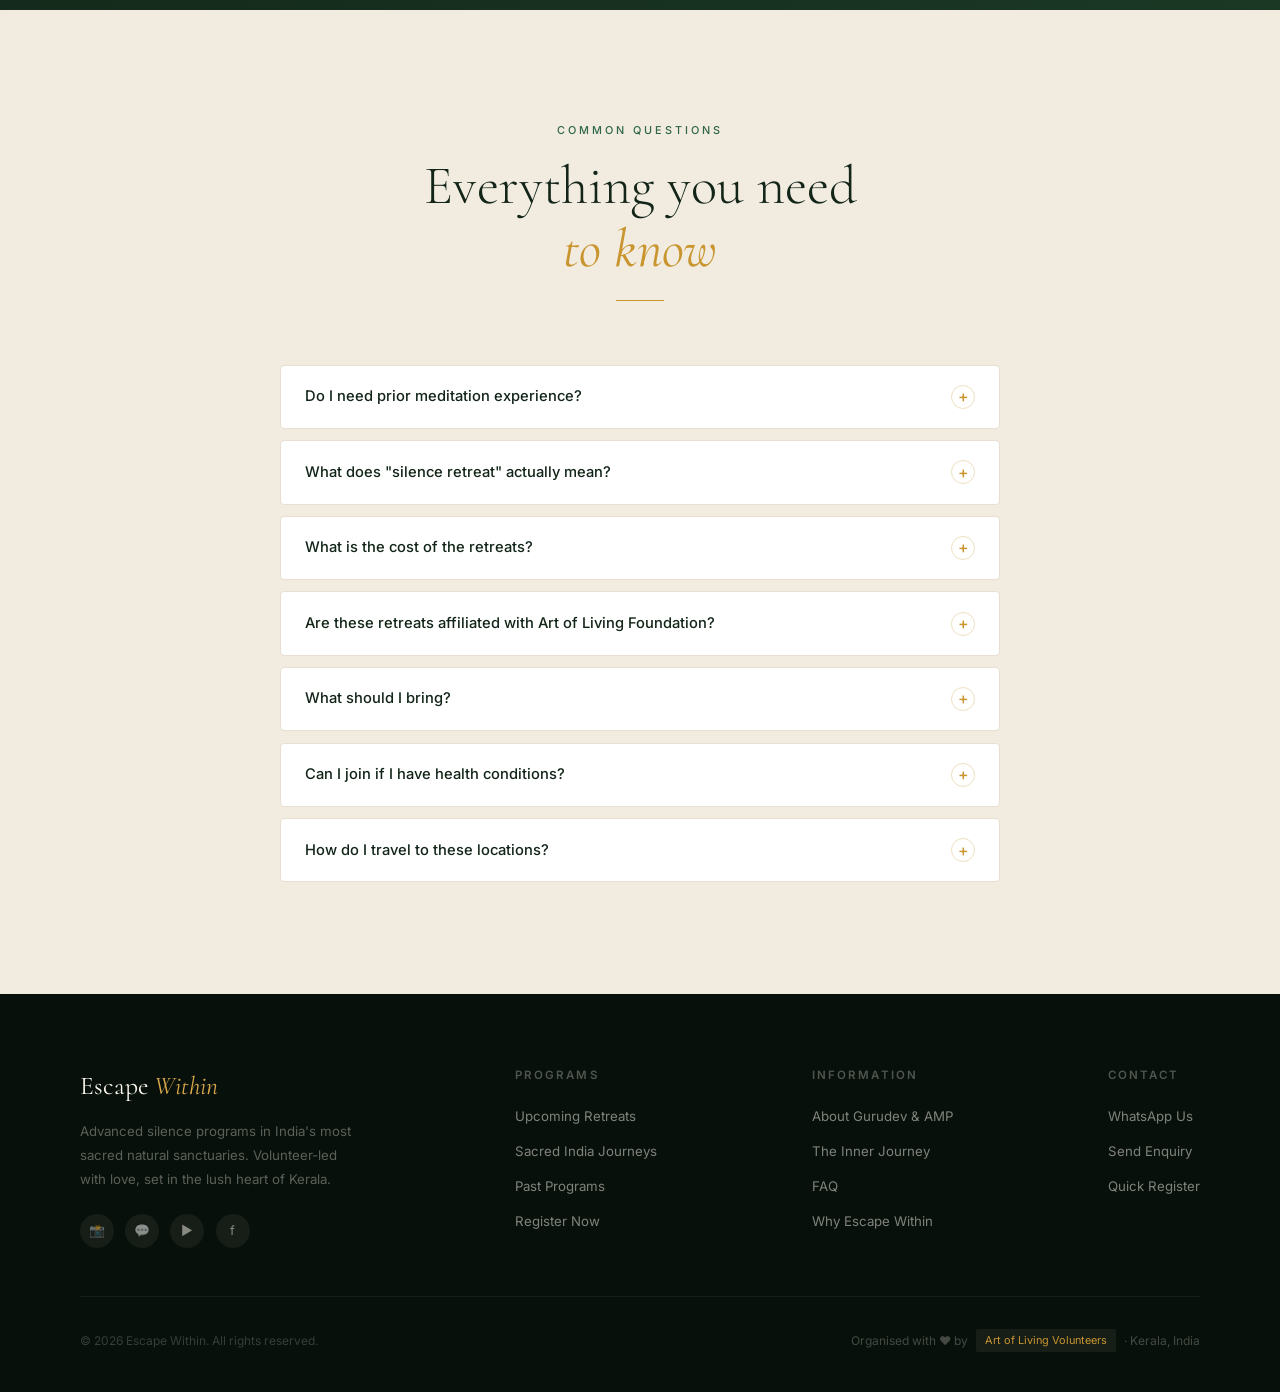
==== commit b9a7c6ed: "Redesign index.html with new design system; add hero background image - Add hero-bg.jpeg (meditation" ====
--- a/landing/index.html
+++ b/landing/index.html
@@ -1,1174 +1,1297 @@
 <!DOCTYPE html>
 <html lang="en">
 <head>
-<meta charset="UTF-8">
-<meta name="viewport" content="width=device-width,initial-scale=1">
-<meta name="description" content="An immersive Meta Quest 3S VR experience through the life and wisdom of Gurudev Sri Sri Ravishankar — four worlds, one presence.">
-<title>Gurudev VR — An Immersive Journey</title>
-<link rel="preconnect" href="https://fonts.googleapis.com">
-<link rel="preconnect" href="https://fonts.gstatic.com" crossorigin>
-<link href="https://fonts.googleapis.com/css2?family=Cormorant+Garamond:ital,wght@0,300;0,400;0,500;0,600;1,300;1,400;1,500&family=Inter:wght@300;400;500;600&display=swap" rel="stylesheet">
-<style>
-/* ── RESET ── */
-*,*::before,*::after{box-sizing:border-box;margin:0;padding:0}
-img,video,iframe{display:block;max-width:100%}
-a{text-decoration:none;color:inherit}
-button{cursor:pointer;border:none;background:none;font:inherit}
-
-/* ── TOKENS ── */
-:root{
-  --bg:#FAF7F2;
-  --bg2:#F2EDE3;
-  --bg3:#EDE5D8;
-  --surface:#FFFFFF;
-  --ink:#1A1510;
-  --ink2:#5A4D42;
-  --muted:#9C8B7A;
-  --gold:#B8860B;
-  --gold-lt:#D4A520;
-  --gold-pale:#F5E8B8;
-  --saffron:#C85A28;
-  --sage:#3E7056;
-  --violet:#6B5EA8;
-  --border:rgba(26,21,16,.1);
-  --border-lg:rgba(26,21,16,.16);
-  --shadow-xs:0 1px 3px rgba(26,21,16,.06);
-  --shadow-sm:0 2px 10px rgba(26,21,16,.08);
-  --shadow-md:0 6px 28px rgba(26,21,16,.1);
-  --shadow-lg:0 16px 56px rgba(26,21,16,.14);
-  --shadow-xl:0 28px 80px rgba(26,21,16,.18);
-  --r8:8px;--r12:12px;--r16:16px;--r24:24px;--r40:40px;--rfull:9999px;
-}
-
-/* ── BASE ── */
-html{scroll-behavior:smooth}
-body{
-  background:var(--bg);color:var(--ink);
-  font-family:'Inter',sans-serif;
-  line-height:1.65;font-size:1rem;
-  overflow-x:hidden;
-}
-:focus-visible{outline:2px solid var(--gold);outline-offset:3px;border-radius:2px}
-
-/* ── NAV ── */
-#nav{
-  position:fixed;top:1.25rem;left:50%;transform:translateX(-50%);
-  z-index:400;display:flex;align-items:center;gap:.5rem;
-  padding:.4rem .4rem .4rem 1.6rem;
-  background:rgba(250,247,242,.92);
-  backdrop-filter:blur(24px);-webkit-backdrop-filter:blur(24px);
-  border:1px solid var(--border);border-radius:var(--rfull);
-  white-space:nowrap;
-  transition:background .35s,border-color .35s,box-shadow .35s;
-  box-shadow:var(--shadow-xs);
-}
-#nav.scrolled{box-shadow:var(--shadow-sm)}
-#nav.hero-zone{
-  background:rgba(10,7,4,.72);
-  border-color:rgba(255,255,255,.14);box-shadow:none;
-}
-#nav.hero-zone .nav-logo{color:rgba(255,255,255,.9)}
-#nav.hero-zone .nav-link{color:rgba(255,255,255,.62)}
-#nav.hero-zone .nav-link:hover{background:rgba(255,255,255,.1);color:#fff}
-#nav.hero-zone .nav-cta{background:#fff;color:var(--ink)}
-#nav.hero-zone .nav-cta:hover{background:var(--gold-lt);color:#fff}
-#nav.hero-zone .nav-ham{color:rgba(255,255,255,.85)}
-.nav-logo{
-  font-family:'Cormorant Garamond',serif;
-  font-size:1rem;font-weight:500;letter-spacing:.05em;
-  color:var(--ink);transition:color .3s;
-}
-.nav-links{display:flex;align-items:center;gap:.2rem}
-.nav-link{
-  font-size:.78rem;font-weight:500;letter-spacing:.04em;
-  color:var(--ink2);padding:.4rem .85rem;border-radius:var(--rfull);
-  min-height:44px;display:flex;align-items:center;
-  transition:background .2s,color .2s;
-}
-.nav-link:hover{background:rgba(26,21,16,.07);color:var(--ink)}
-.nav-cta{
-  background:var(--ink);color:#fff;
-  font-size:.75rem;font-weight:600;letter-spacing:.08em;text-transform:uppercase;
-  padding:.5rem 1.35rem;border-radius:var(--rfull);
-  min-height:44px;display:flex;align-items:center;
-  transition:background .2s,transform .15s,box-shadow .2s;
-}
-.nav-cta:hover{background:var(--gold);transform:translateY(-1px);box-shadow:0 4px 14px rgba(184,134,11,.3)}
-.nav-ham{
-  display:none;width:44px;height:44px;border-radius:var(--rfull);
-  align-items:center;justify-content:center;
-  color:var(--ink);transition:background .2s,color .3s;
-}
-.nav-ham:hover{background:rgba(26,21,16,.07)}
-.nav-ham svg{width:20px;height:20px}
-@media(max-width:800px){
-  .nav-links{display:none}.nav-ham{display:flex}
-  #nav{padding:.35rem .35rem .35rem 1.2rem}
-}
-
-/* ── MOBILE MENU ── */
-#mobile-menu{
-  display:none;position:fixed;inset:0;z-index:390;
-  background:var(--bg);padding:6rem 2.5rem 3rem;
-  flex-direction:column;gap:0;overflow-y:auto;
-}
-#mobile-menu.open{display:flex}
-.mmenu-item{
-  font-family:'Cormorant Garamond',serif;
-  font-size:clamp(1.8rem,7vw,2.8rem);
-  font-weight:300;color:var(--ink);
-  padding:.65rem 0;border-bottom:1px solid var(--border);
-  transition:color .2s,padding-left .25s;
-}
-.mmenu-item:hover{color:var(--gold);padding-left:.5rem}
-.mmenu-sub{
-  display:block;font-family:'Inter',sans-serif;
-  font-size:.65rem;letter-spacing:.12em;text-transform:uppercase;
-  color:var(--muted);margin-bottom:.15rem;
-}
-.mmenu-cta{
-  margin-top:2rem;align-self:flex-start;
-  background:var(--ink);color:#fff;
-  font-size:.8rem;font-weight:600;letter-spacing:.08em;text-transform:uppercase;
-  padding:1rem 2rem;border-radius:var(--rfull);
-  min-height:52px;display:flex;align-items:center;
-  transition:background .2s;
-}
-.mmenu-cta:hover{background:var(--gold)}
-.mmenu-close{
-  position:absolute;top:1.5rem;right:1.5rem;
-  width:44px;height:44px;border-radius:var(--rfull);
-  display:flex;align-items:center;justify-content:center;
-  background:var(--bg2);color:var(--ink);transition:background .2s;
-}
-.mmenu-close:hover{background:var(--bg3)}
-.mmenu-close svg{width:20px;height:20px}
-
-/* ── HERO ── */
-.hero{
-  position:relative;height:100dvh;min-height:640px;
-  display:flex;align-items:flex-end;overflow:hidden;
-}
-.hero-media{position:absolute;inset:0}
-.hero-media img{width:100%;height:100%;object-fit:cover;object-position:center top;animation:kenburns 26s ease-in-out infinite alternate}
-@keyframes kenburns{from{transform:scale(1)}to{transform:scale(1.08) translate(-1%,-.5%)}}
-#hero-cv{position:absolute;inset:0;z-index:1;pointer-events:none;width:100%;height:100%}
-.hero-media::after{
-  content:'';position:absolute;inset:0;
-  background:linear-gradient(180deg,rgba(4,8,20,.6) 0%,rgba(4,8,20,.25) 40%,rgba(4,8,20,.88) 100%);
-}
-.hero-body{
-  position:relative;z-index:2;
-  width:100%;max-width:1200px;margin:0 auto;
-  padding:0 2rem 5.5rem;
-}
-.hero-badge{
-  display:inline-flex;align-items:center;gap:.6rem;
-  background:rgba(255,255,255,.1);backdrop-filter:blur(12px);
-  border:1px solid rgba(255,255,255,.2);border-radius:var(--rfull);
-  padding:.45rem 1rem .45rem .65rem;margin-bottom:1.75rem;
-}
-.hero-badge-dot{
-  width:7px;height:7px;border-radius:50%;background:var(--gold-lt);
-  animation:hbpulse 2.2s ease-in-out infinite;
-}
-@keyframes hbpulse{0%,100%{opacity:1;transform:scale(1)}50%{opacity:.45;transform:scale(.75)}}
-.hero-badge-text{
-  font-size:.7rem;font-weight:500;letter-spacing:.12em;
-  text-transform:uppercase;color:rgba(255,255,255,.82);
-}
-h1.hero-title{
-  font-family:'Cormorant Garamond',serif;
-  font-size:clamp(3rem,7.5vw,6.5rem);
-  font-weight:300;line-height:1.07;letter-spacing:-.01em;
-  color:#fff;margin-bottom:1.25rem;max-width:820px;
-}
-h1.hero-title em{font-style:italic}
-.hero-sub{
-  font-size:clamp(.9rem,1.8vw,1.05rem);
-  color:rgba(255,255,255,.64);line-height:1.68;
-  max-width:460px;margin-bottom:2.5rem;
-}
-.hero-actions{display:flex;gap:1rem;flex-wrap:wrap}
-.btn-primary{
-  display:inline-flex;align-items:center;gap:.6rem;
-  background:var(--gold);color:#fff;
-  font-size:.78rem;font-weight:600;letter-spacing:.1em;text-transform:uppercase;
-  padding:1rem 2rem;border-radius:var(--rfull);min-height:52px;
-  box-shadow:0 4px 22px rgba(184,134,11,.38);
-  transition:background .2s,transform .15s,box-shadow .2s;
-  position:relative;overflow:hidden;
-}
-.btn-primary::after{
-  content:'';position:absolute;inset:0 auto 0 -80%;width:55%;
-  background:linear-gradient(90deg,transparent,rgba(255,255,255,.22),transparent);
-  transform:skewX(-18deg);
-  animation:shimmer 4s ease-in-out infinite 2s;
-}
-@keyframes shimmer{0%,40%{left:-80%}100%{left:160%}}
-.btn-primary:hover{background:var(--gold-lt);transform:translateY(-2px);box-shadow:0 8px 30px rgba(184,134,11,.44)}
-.btn-outline{
-  display:inline-flex;align-items:center;gap:.6rem;
-  background:rgba(255,255,255,.1);backdrop-filter:blur(10px);
-  border:1px solid rgba(255,255,255,.28);color:#fff;
-  font-size:.78rem;font-weight:500;letter-spacing:.08em;text-transform:uppercase;
-  padding:1rem 1.75rem;border-radius:var(--rfull);min-height:52px;
-  transition:background .2s,border-color .2s,transform .15s;
-}
-.btn-outline:hover{background:rgba(255,255,255,.2);border-color:rgba(255,255,255,.45);transform:translateY(-2px)}
-.hero-scroll-hint{
-  position:absolute;bottom:2.25rem;left:50%;transform:translateX(-50%);
-  z-index:2;display:flex;flex-direction:column;align-items:center;gap:.55rem;
-}
-.scroll-label{
-  font-size:.62rem;letter-spacing:.18em;text-transform:uppercase;color:rgba(255,255,255,.38);
-}
-.scroll-line{
-  width:1px;height:50px;
-  background:linear-gradient(180deg,rgba(255,255,255,.45) 0%,rgba(255,255,255,0) 100%);
-  animation:scrollanim 2s ease-in-out infinite;
-}
-@keyframes scrollanim{
-  0%,100%{transform:scaleY(1) translateY(0);opacity:.8}
-  55%{transform:scaleY(.65) translateY(5px);opacity:.35}
-}
-
-/* ── MARQUEE BAND ── */
-.band{background:var(--ink);padding:.9rem 0;overflow:hidden}
-.band-track{display:flex;white-space:nowrap;animation:bandslide 28s linear infinite}
-.band-track:hover{animation-play-state:paused}
-@keyframes bandslide{from{transform:translateX(0)}to{transform:translateX(-50%)}}
-.band-item{
-  font-family:'Cormorant Garamond',serif;
-  font-size:1.05rem;font-weight:400;font-style:italic;
-  letter-spacing:.07em;color:rgba(255,255,255,.58);
-  padding:0 2.5rem;display:inline-flex;align-items:center;gap:2.5rem;
-}
-.band-item::after{content:'◆';font-style:normal;font-size:.48rem;color:var(--gold);opacity:.75}
-
-/* ── SECTION SCAFFOLD ── */
-.sec{padding:7rem 2rem}
-.sec-inner{max-width:1200px;margin:0 auto}
-.eyebrow{
-  font-size:.68rem;font-weight:600;letter-spacing:.2em;text-transform:uppercase;
-  color:var(--gold);margin-bottom:1rem;
-  display:flex;align-items:center;gap:.65rem;
-}
-.eyebrow::before{content:'';display:inline-block;width:0;height:1px;background:var(--gold);flex-shrink:0;transition:width .75s cubic-bezier(.25,.1,.25,1) .3s}
-.eyebrow.on::before{width:28px}
-.display{
-  font-family:'Cormorant Garamond',serif;
-  font-size:clamp(2.2rem,4.8vw,4rem);
-  font-weight:300;line-height:1.1;letter-spacing:-.01em;color:var(--ink);
-}
-.display em{font-style:italic;color:var(--gold)}
-.lead{font-size:1rem;color:var(--ink2);line-height:1.76;max-width:58ch}
-
-/* ── INTRO ── */
-.intro-bg{background:var(--bg)}
-.intro-grid{display:grid;grid-template-columns:1fr 1fr;gap:5rem;align-items:center}
-.intro-left{display:flex;flex-direction:column;gap:1.5rem}
-.stats-grid{display:grid;grid-template-columns:1fr 1fr;gap:1.75rem;padding-top:.5rem}
-.stat{padding-left:1.25rem;border-left:2.5px solid var(--gold)}
-.stat-n{
-  font-family:'Cormorant Garamond',serif;
-  font-size:2.6rem;font-weight:300;color:var(--ink);line-height:1;margin-bottom:.2rem;
-}
-.stat-l{font-size:.75rem;color:var(--muted);letter-spacing:.05em;line-height:1.4}
-.intro-right{position:relative}
-.portrait-wrap{
-  border-radius:var(--r24);overflow:hidden;aspect-ratio:3/4;
-  box-shadow:var(--shadow-xl);
-}
-.portrait-wrap img{width:100%;height:100%;object-fit:cover}
-.portrait-chip{
-  position:absolute;bottom:-1rem;left:-1.5rem;
-  background:var(--surface);border-radius:var(--r16);
-  padding:1.1rem 1.5rem;box-shadow:var(--shadow-md);
-  border:1px solid var(--border);
-}
-.chip-year{
-  font-family:'Cormorant Garamond',serif;
-  font-size:2rem;font-weight:300;color:var(--gold);line-height:1;
-}
-.chip-label{font-size:.72rem;color:var(--muted);margin-top:.2rem}
-@media(max-width:920px){
-  .intro-grid{grid-template-columns:1fr;gap:3rem}
-  .portrait-chip{left:1rem;bottom:1rem}
-}
-
-/* ── CHAPTERS ── */
-.chapters-bg{background:var(--bg2)}
-.ch-grid{
-  display:grid;grid-template-columns:repeat(4,1fr);
-  gap:1.25rem;margin-top:3.5rem;
-}
-.ch-card{
-  position:relative;border-radius:var(--r16);overflow:hidden;
-  aspect-ratio:1/1;display:block;box-shadow:var(--shadow-sm);
-  background:var(--bg3);
-  transition:transform .4s cubic-bezier(.25,.1,.25,1),box-shadow .4s;
-}
-.ch-card:hover{transform:translateY(-6px);box-shadow:var(--shadow-lg)}
-.ch-card img{
-  position:absolute;inset:0;width:100%;height:100%;object-fit:cover;
-  transform:scale(1.12);
-  transition:transform .7s cubic-bezier(.25,.1,.25,1);
-}
-.ch-card:hover img{transform:scale(1.2)}
-/* gradient only at bottom — no black at top */
-.ch-grad{
-  position:absolute;inset:0;
-  background:linear-gradient(180deg,transparent 35%,rgba(4,2,1,.75) 68%,rgba(4,2,1,.96) 100%);
-}
-.ch-body{position:absolute;bottom:0;left:0;right:0;padding:1.25rem 1.1rem}
-.ch-num{
-  font-size:.62rem;font-weight:600;letter-spacing:.16em;color:var(--gold-lt);
-  margin-bottom:.4rem;text-transform:uppercase;
-  text-shadow:0 1px 6px rgba(0,0,0,.6);
-}
-.ch-name{
-  font-family:'Cormorant Garamond',serif;
-  font-size:1.15rem;font-weight:500;color:#fff;line-height:1.25;
-  text-shadow:0 1px 8px rgba(0,0,0,.55);
-}
-@media(max-width:900px){
-  .ch-grid{grid-template-columns:1fr 1fr;gap:.875rem}
-  .ch-card{aspect-ratio:1/1}
-}
-@media(max-width:480px){
-  .ch-grid{gap:.75rem}
-  .ch-card{aspect-ratio:1/1}
-  .ch-name{font-size:.95rem}
-}
-
-/* ── PILLARS ── */
-.pillar{display:grid;grid-template-columns:1fr 1fr;min-height:100dvh}
-.pillar.flip .p-img{order:2}
-.pillar.flip .p-body{order:1}
-.p-img{position:relative;overflow:hidden}
-.p-img img{
-  position:absolute;inset:0;width:100%;height:100%;
-  object-fit:cover;transition:transform .9s ease;
-}
-.pillar:hover .p-img img{transform:scale(1.04)}
-.p-body{
-  display:flex;flex-direction:column;justify-content:center;
-  gap:1.75rem;padding:5.5rem 4.5rem;background:var(--bg);
-}
-.pillar.flip .p-body{background:var(--bg2)}
-.p-n{font-size:.65rem;letter-spacing:.2em;text-transform:uppercase;color:var(--muted)}
-.p-tag{
-  display:inline-block;font-size:.68rem;font-weight:600;
-  letter-spacing:.14em;text-transform:uppercase;
-  color:#fff;border-radius:var(--rfull);padding:.35rem 1rem;align-self:flex-start;
-}
-.p-title{
-  font-family:'Cormorant Garamond',serif;
-  font-size:clamp(1.9rem,3.2vw,3rem);font-weight:300;line-height:1.15;color:var(--ink);
-}
-.p-title em{font-style:italic;color:var(--gold)}
-.p-desc{font-size:.97rem;color:var(--ink2);line-height:1.78;max-width:44ch}
-.p-list{list-style:none;display:flex;flex-direction:column;gap:.7rem}
-.p-list li{
-  display:flex;align-items:flex-start;gap:.8rem;
-  font-size:.88rem;color:var(--ink2);line-height:1.55;
-}
-.p-list li::before{
-  content:'';display:block;width:5px;height:5px;border-radius:50%;
-  background:var(--gold);margin-top:.48rem;flex-shrink:0;
-}
-.p-link{
-  display:inline-flex;align-items:center;gap:.55rem;
-  font-size:.78rem;font-weight:600;letter-spacing:.08em;text-transform:uppercase;
-  color:var(--gold);transition:gap .25s;align-self:flex-start;
-}
-.p-link:hover{gap:1rem}
-.p-link svg{width:15px;height:15px}
-@media(max-width:800px){
-  .pillar,.pillar.flip{grid-template-columns:1fr;min-height:auto}
-  .pillar.flip .p-img,.pillar.flip .p-body{order:unset}
-  .p-img{aspect-ratio:4/3}
-  .p-body{padding:3.5rem 1.75rem}
-}
-
-/* ── QUOTE DIVIDER ── */
-.qdiv{height:55vh;min-height:300px;position:relative;overflow:hidden}
-.qdiv img{position:absolute;inset:0;width:100%;height:100%;object-fit:cover}
-.qdiv::after{content:'';position:absolute;inset:0;background:rgba(8,5,2,.44)}
-.qdiv-text{
-  position:absolute;inset:0;z-index:1;
-  display:flex;flex-direction:column;align-items:center;justify-content:center;
-  text-align:center;padding:2rem;gap:1rem;
-}
-.qdiv-quote{
-  font-family:'Cormorant Garamond',serif;
-  font-size:clamp(1.4rem,3.2vw,2.6rem);
-  font-weight:300;font-style:italic;color:#fff;line-height:1.45;max-width:680px;
-}
-.qdiv-attr{font-size:.72rem;letter-spacing:.14em;text-transform:uppercase;color:rgba(255,255,255,.45)}
-
-/* ── GALLERY ── */
-.gallery-bg{background:var(--bg2);padding:7rem 0}
-.gallery-head{max-width:1200px;margin:0 auto 3.5rem;padding:0 2rem}
-.g-scroll{
-  overflow-x:auto;scroll-snap-type:x mandatory;
-  padding:0 2rem 1.5rem;cursor:grab;
-}
-.g-scroll:active{cursor:grabbing}
-.g-scroll::-webkit-scrollbar{height:3px}
-.g-scroll::-webkit-scrollbar-track{background:transparent}
-.g-scroll::-webkit-scrollbar-thumb{background:var(--gold);border-radius:2px}
-.g-track{display:flex;gap:1.5rem;width:max-content;padding-bottom:.5rem}
-.g-card{
-  width:clamp(240px,28vw,310px);flex-shrink:0;
-  border-radius:var(--r16);overflow:hidden;scroll-snap-align:start;
-  background:var(--surface);box-shadow:var(--shadow-sm);
-  transition:transform .35s cubic-bezier(.25,.1,.25,1),box-shadow .35s;
-}
-.g-card:hover{transform:translateY(-6px);box-shadow:var(--shadow-lg)}
-.g-img{aspect-ratio:3/4;overflow:hidden;position:relative}
-.g-img img{
-  position:absolute;inset:0;width:100%;height:100%;object-fit:cover;
-  transition:transform .6s ease;
-}
-.g-card:hover .g-img img{transform:scale(1.06)}
-.g-info{padding:1.1rem 1.35rem 1.4rem}
-.g-title{
-  font-family:'Cormorant Garamond',serif;
-  font-size:1.15rem;font-weight:400;color:var(--ink);margin-bottom:.3rem;
-}
-.g-sub{font-size:.75rem;color:var(--muted);line-height:1.5}
-
-/* ── VIDEO ── */
-.video-bg{background:var(--bg);padding:7rem 2rem}
-.video-inner{max-width:960px;margin:0 auto;text-align:center}
-.video-frame{
-  margin-top:3.5rem;border-radius:var(--r16);overflow:hidden;
-  box-shadow:var(--shadow-xl);aspect-ratio:16/9;position:relative;
-  border:1px solid var(--border);
-}
-.video-frame iframe{position:absolute;inset:0;width:100%;height:100%;border:none}
-
-/* ── FULL QUOTE ── */
-.fq-bg{
-  background:var(--ink);padding:8rem 2rem;
-  position:relative;overflow:hidden;
-}
-.fq-bg::before{
-  content:'"';position:absolute;
-  top:-3rem;left:1.5rem;
-  font-family:'Cormorant Garamond',serif;
-  font-size:22rem;line-height:1;
-  color:rgba(255,255,255,.035);
-  pointer-events:none;user-select:none;
-}
-.fq-inner{max-width:760px;margin:0 auto;text-align:center;position:relative;z-index:1}
-.fq-text{
-  font-family:'Cormorant Garamond',serif;
-  font-size:clamp(1.7rem,3.8vw,3rem);
-  font-weight:300;font-style:italic;
-  color:#fff;line-height:1.45;margin-bottom:2.25rem;
-}
-.fq-line{height:1px;background:var(--gold);margin:0 auto 1.5rem;width:0;transition:opacity .75s ease .3s,transform .75s ease .3s,width .9s cubic-bezier(.25,.1,.25,1) .5s}
-.fq-line.on{width:40px}
-.fq-attr{font-size:.76rem;letter-spacing:.14em;text-transform:uppercase;color:rgba(255,255,255,.38);line-height:1.7}
-.fq-attr strong{color:var(--gold-lt);font-weight:500}
-
-/* ── CTA ── */
-.cta-bg{background:var(--bg2);padding:8rem 2rem}
-.cta-inner{max-width:640px;margin:0 auto;text-align:center}
-.cta-h{
-  font-family:'Cormorant Garamond',serif;
-  font-size:clamp(2.2rem,4.5vw,3.8rem);
-  font-weight:300;line-height:1.12;color:var(--ink);margin-bottom:1.25rem;
-}
-.cta-h em{font-style:italic;color:var(--gold)}
-.cta-sub{font-size:.97rem;color:var(--ink2);line-height:1.72;margin-bottom:2.5rem}
-.cta-form{display:flex;gap:.75rem;max-width:460px;margin:0 auto 1rem}
-.cta-input{
-  flex:1;padding:.875rem 1.25rem;
-  background:var(--surface);border:1.5px solid var(--border-lg);
-  border-radius:var(--rfull);color:var(--ink);
-  font-size:.9rem;font-family:'Inter',sans-serif;
-  transition:border-color .2s,box-shadow .2s;
-}
-.cta-input:focus{
-  outline:none;border-color:var(--gold);
-  box-shadow:0 0 0 3px rgba(184,134,11,.12);
-}
-.cta-input::placeholder{color:var(--muted)}
-.cta-note{font-size:.72rem;color:var(--muted)}
-@media(max-width:520px){.cta-form{flex-direction:column}}
-
-/* ── FOOTER ── */
-.footer{background:var(--ink);color:rgba(255,255,255,.42);padding:4rem 2rem}
-.footer-inner{
-  max-width:1200px;margin:0 auto;
-  display:flex;justify-content:space-between;align-items:center;
-  gap:2rem;flex-wrap:wrap;
-}
-.footer-logo{
-  font-family:'Cormorant Garamond',serif;
-  font-size:1.1rem;font-weight:500;letter-spacing:.05em;color:#fff;
-}
-.footer-copy{font-size:.74rem;line-height:1.65}
-.footer-nav{display:flex;gap:1.5rem;font-size:.74rem}
-.footer-nav a{color:rgba(255,255,255,.38);transition:color .2s}
-.footer-nav a:hover{color:var(--gold-lt)}
-@media(max-width:600px){
-  .footer-inner{flex-direction:column;align-items:flex-start;gap:1.25rem}
-}
-
-/* ── REVEAL ── */
-.r{opacity:0;transform:translateY(28px);transition:opacity .75s ease,transform .75s ease}
-.fq-line.r{transition:opacity .75s ease .3s,transform .75s ease .3s,width .9s cubic-bezier(.25,.1,.25,1) .5s}
-.r.on{opacity:1;transform:none}
-.r[data-d="1"]{transition-delay:.1s}
-.r[data-d="2"]{transition-delay:.2s}
-.r[data-d="3"]{transition-delay:.3s}
-.r[data-d="4"]{transition-delay:.4s}
-.r[data-d="5"]{transition-delay:.5s}
-
-/* ── BACK TO TOP ── */
-#totop{
-  position:fixed;bottom:2rem;right:2rem;z-index:400;
-  width:48px;height:48px;border-radius:50%;
-  background:var(--ink);color:#fff;
-  display:flex;align-items:center;justify-content:center;
-  box-shadow:0 4px 20px rgba(26,21,16,.18);
-  border:1px solid rgba(255,255,255,.08);
-  opacity:0;transform:translateY(12px);
-  transition:opacity .3s ease,transform .3s ease,background .2s;
-  pointer-events:none;
-  cursor:pointer;
-}
-#totop.show{opacity:1;transform:none;pointer-events:auto}
-#totop:hover{background:var(--gold);box-shadow:0 6px 24px rgba(184,134,11,.35)}
-#totop svg{width:18px;height:18px;flex-shrink:0}
-
-/* ── PROGRESS BAR ── */
-#progress{position:fixed;top:0;left:0;right:0;height:2px;background:var(--gold);transform-origin:left;transform:scaleX(0);z-index:500;will-change:transform;pointer-events:none}
-
-/* ── PILLAR PARALLAX ── */
-.p-img img{will-change:transform;transition:transform .12s linear;animation:imgpulse 7s ease-in-out infinite}
-@keyframes imgpulse{0%,100%{filter:brightness(1) saturate(1)}50%{filter:brightness(1.08) saturate(1.14)}}
-
-/* ── QUOTE DIVIDER KEN BURNS ── */
-.qdiv img{animation:kenburns 32s ease-in-out infinite alternate}
-
-/* ── COSMOS GLOW ── */
-@keyframes cosmosGlow{
-  0%,100%{filter:brightness(1) saturate(1) contrast(1)}
-  50%{filter:brightness(1.12) saturate(1.22) contrast(1.04)}
-}
-
-/* ── A11Y MOTION ── */
-@media(prefers-reduced-motion:reduce){
-  *,*::before,*::after{animation-duration:.01ms!important;transition-duration:.01ms!important}
-  .r{opacity:1;transform:none}
-  #hero-cv,.fq-line.r,.p-img img,.qdiv img{transition:none!important;animation:none!important}
-}
-</style>
+  <meta charset="UTF-8" />
+  <meta name="viewport" content="width=device-width, initial-scale=1.0" />
+  <title>Escape Within | Silence &amp; Meditation Retreats · Art of Living</title>
+  <meta name="description" content="Destination Advanced Meditation Programs by Art of Living volunteers. Sacred nature. Deep silence. Small groups. India's most transformative retreat experience." />
+  <meta property="og:title" content="Escape Within | Silence Retreats in Kerala &amp; Across India" />
+  <meta property="og:description" content="Step away from noise. Step into yourself. Advanced silence programs in India's most sacred natural sanctuaries." />
+  <meta property="og:type" content="website" />
+  <link rel="preconnect" href="https://fonts.googleapis.com" />
+  <link rel="preconnect" href="https://fonts.gstatic.com" crossorigin />
+  <link href="https://fonts.googleapis.com/css2?family=Cormorant:ital,wght@0,300;0,400;0,500;1,300;1,400;1,500&family=Inter:wght@300;400;500;600;700&display=swap" rel="stylesheet" />
+  <style>
+    *, *::before, *::after { box-sizing: border-box; margin: 0; padding: 0; }
+
+    :root {
+      --ink:      #07100a;
+      --deep:     #0c1d14;
+      --forest:   #122518;
+      --moss:     #1b3825;
+      --sage:     #2e6647;
+      --sage-lt:  #4a8a65;
+      --gold:     #c8952e;
+      --gold-lt:  #daa84c;
+      --gold-pale:#edd080;
+      --cream:    #faf6ee;
+      --ivory:    #f2ebe0;
+      --warm:     #e8dfd0;
+      --stone:    #bfb5a5;
+      --muted:    #88785e;
+      --text:     #1c1208;
+      --white:    #ffffff;
+    }
+
+    html { scroll-behavior: smooth; -webkit-font-smoothing: antialiased; }
+    body { font-family: 'Inter', sans-serif; color: var(--text); background: var(--cream); overflow-x: hidden; line-height: 1.6; }
+
+    /* ── NAV ── */
+    nav {
+      position: fixed; top: 0; left: 0; right: 0; z-index: 200;
+      height: 68px; display: flex; align-items: center; justify-content: space-between;
+      padding: 0 3rem;
+      background: rgba(7,16,10,0.96);
+      backdrop-filter: blur(20px) saturate(160%);
+      border-bottom: 1px solid rgba(200,149,46,0.12);
+      transition: background 0.4s;
+    }
+    .nav-logo { font-family: 'Cormorant', serif; font-size: 1.5rem; font-weight: 400; letter-spacing: 0.04em; color: var(--cream); text-decoration: none; }
+    .nav-logo em { color: var(--gold-lt); font-style: italic; }
+    .nav-links { display: flex; gap: 2.2rem; list-style: none; }
+    .nav-links a {
+      color: rgba(250,246,238,0.7); text-decoration: none;
+      font-size: 0.8rem; letter-spacing: 0.07em; font-weight: 400;
+      transition: color 0.2s;
+    }
+    .nav-links a:hover { color: var(--gold-lt); }
+    .btn-nav {
+      background: var(--gold); color: var(--deep);
+      padding: 0.6rem 1.6rem; border-radius: 3px;
+      font-size: 0.78rem; font-weight: 700; letter-spacing: 0.08em; text-transform: uppercase;
+      text-decoration: none; transition: background 0.2s, transform 0.15s;
+    }
+    .btn-nav:hover { background: var(--gold-lt); transform: translateY(-1px); }
+    .hamburger { display: none; flex-direction: column; gap: 5px; cursor: pointer; padding: 6px; }
+    .hamburger span { display: block; width: 22px; height: 1.5px; background: var(--gold-lt); border-radius: 2px; }
+    @media (max-width: 768px) { nav { padding: 0 1.5rem; } .nav-links { display: none; } .hamburger { display: flex; } }
+
+    /* ── HERO ── */
+    .hero {
+      min-height: 100vh; position: relative;
+      display: flex; align-items: center; justify-content: center;
+      background: var(--ink); overflow: hidden;
+      padding: 8rem 2rem 6rem; text-align: center;
+    }
+    .hero-bg {
+      position: absolute; inset: 0;
+      background-image: url('hero-bg.jpeg');
+      background-size: cover; background-position: center 20%; opacity: 0.30;
+    }
+    .hero-vignette { position: absolute; inset: 0; background: radial-gradient(ellipse at center, transparent 20%, rgba(7,16,10,0.82) 100%); }
+    .hero-glow {
+      position: absolute; bottom: -15%; left: 50%; transform: translateX(-50%);
+      width: 640px; height: 420px;
+      background: radial-gradient(ellipse, rgba(200,149,46,0.13) 0%, transparent 70%);
+      filter: blur(50px); pointer-events: none;
+      animation: glowPulse 7s ease-in-out infinite;
+    }
+    @keyframes glowPulse { 0%,100% { opacity:0.55; transform:translateX(-50%) scale(1); } 50% { opacity:1; transform:translateX(-50%) scale(1.18); } }
+    .hero-content { position: relative; z-index: 2; max-width: 860px; }
+    .hero-eyebrow {
+      display: inline-flex; align-items: center; gap: 0.7rem;
+      font-size: 0.68rem; letter-spacing: 0.28em; text-transform: uppercase;
+      color: var(--gold); font-weight: 500; margin-bottom: 2.2rem;
+    }
+    .hero-eyebrow::before, .hero-eyebrow::after { content: ''; width: 30px; height: 1px; background: rgba(200,149,46,0.45); flex-shrink: 0; }
+    .hero h1 {
+      font-family: 'Cormorant', serif;
+      font-size: clamp(3rem, 8vw, 5.8rem);
+      font-weight: 300; color: var(--cream); line-height: 1.08;
+      letter-spacing: -0.01em; margin-bottom: 1.8rem;
+    }
+    .hero h1 em { color: var(--gold-pale); font-style: italic; font-weight: 400; }
+    .hero-sub {
+      font-family: 'Cormorant', serif;
+      font-size: clamp(1.1rem, 2.2vw, 1.32rem);
+      font-style: italic; font-weight: 300;
+      color: rgba(250,246,238,0.58); line-height: 1.95; margin-bottom: 3rem;
+    }
+    .hero-actions { display: flex; gap: 1rem; justify-content: center; flex-wrap: wrap; margin-bottom: 2rem; }
+    .btn-primary {
+      background: var(--gold); color: var(--deep);
+      padding: 0.9rem 2.4rem; border-radius: 3px;
+      font-weight: 700; font-size: 0.8rem; letter-spacing: 0.1em; text-transform: uppercase;
+      text-decoration: none; display: inline-flex; align-items: center; gap: 0.5rem;
+      transition: background 0.2s, transform 0.15s;
+    }
+    .btn-primary:hover { background: var(--gold-lt); transform: translateY(-2px); }
+    .btn-outline-light {
+      border: 1px solid rgba(250,246,238,0.25); color: rgba(250,246,238,0.75);
+      padding: 0.9rem 2.4rem; border-radius: 3px;
+      font-weight: 400; font-size: 0.8rem; letter-spacing: 0.08em; text-transform: uppercase;
+      text-decoration: none; display: inline-block;
+      transition: border-color 0.2s, background 0.2s;
+    }
+    .btn-outline-light:hover { border-color: var(--gold-lt); background: rgba(200,149,46,0.1); color: var(--gold-pale); }
+    .hero-note { font-size: 0.75rem; color: rgba(250,246,238,0.3); letter-spacing: 0.06em; display: flex; align-items: center; justify-content: center; gap: 0.5rem; }
+    .pulse { width: 6px; height: 6px; border-radius: 50%; background: #4caf76; box-shadow: 0 0 0 0 rgba(76,175,118,0.4); animation: pulse 2s infinite; flex-shrink: 0; }
+    @keyframes pulse { 0%{box-shadow:0 0 0 0 rgba(76,175,118,0.4)} 70%{box-shadow:0 0 0 8px rgba(76,175,118,0)} 100%{box-shadow:0 0 0 0 rgba(76,175,118,0)} }
+
+    /* ── TRUST BAR ── */
+    .trust-bar {
+      background: var(--deep); padding: 0;
+      display: flex; align-items: stretch; justify-content: center;
+      overflow-x: auto; -webkit-overflow-scrolling: touch;
+    }
+    .trust-item {
+      display: flex; align-items: center; gap: 0.55rem;
+      color: rgba(250,246,238,0.55); font-size: 0.75rem; letter-spacing: 0.06em;
+      padding: 1.1rem 2.2rem; white-space: nowrap; flex-shrink: 0;
+    }
+    .trust-item + .trust-item { border-left: 1px solid rgba(255,255,255,0.07); }
+    .trust-item svg { color: var(--gold); flex-shrink: 0; }
+
+    /* ── SECTION BASE ── */
+    section { padding: 7rem 2rem; }
+    .container { max-width: 1120px; margin: 0 auto; }
+    .sec-label {
+      font-size: 0.68rem; font-weight: 500; letter-spacing: 0.28em; text-transform: uppercase;
+      color: var(--sage); margin-bottom: 1rem;
+    }
+    .sec-title {
+      font-family: 'Cormorant', serif;
+      font-size: clamp(2.2rem, 4.5vw, 3.4rem); font-weight: 300;
+      line-height: 1.15; color: var(--forest); margin-bottom: 1rem;
+    }
+    .sec-title em { font-style: italic; color: var(--gold); font-weight: 400; }
+    .sec-sub { font-family: 'Cormorant', serif; font-size: 1.15rem; font-style: italic; color: var(--muted); line-height: 1.8; }
+    .sec-header { margin-bottom: 4rem; }
+    .sec-header.center { text-align: center; }
+    .sec-header.center .sec-sub { max-width: 540px; margin: 0 auto; }
+    .rule { width: 48px; height: 1px; background: var(--gold); margin: 1.2rem 0; }
+    .center .rule { margin: 1.2rem auto; }
+
+    /* ── ABOUT / GURUDEV ── */
+    .about { background: var(--cream); }
+    .about-grid { display: grid; grid-template-columns: 420px 1fr; gap: 6rem; align-items: center; }
+    .about-visual { position: relative; }
+    .about-img {
+      width: 100%; height: 500px; object-fit: cover; object-position: center top;
+      border-radius: 4px; display: block;
+      filter: brightness(0.95) contrast(1.05);
+    }
+    .about-badge {
+      position: absolute; bottom: -1.5rem; right: -1.5rem;
+      background: var(--gold); color: var(--deep);
+      padding: 1.4rem 1.6rem; border-radius: 4px; text-align: center;
+    }
+    .about-badge .num { font-family: 'Cormorant', serif; font-size: 2.2rem; font-weight: 500; display: block; line-height: 1; }
+    .about-badge .lbl { font-size: 0.68rem; letter-spacing: 0.1em; text-transform: uppercase; margin-top: 0.3rem; display: block; }
+    .about-body { padding: 0.5rem 0; }
+    .about-body p { color: var(--muted); line-height: 1.9; margin-bottom: 1.2rem; font-size: 0.97rem; }
+    .about-body p strong { color: var(--text); font-weight: 600; }
+    .about-pillars { display: flex; flex-direction: column; gap: 0.8rem; margin-top: 2rem; }
+    .pillar {
+      display: flex; gap: 0.9rem; align-items: flex-start;
+      padding: 1rem 1.2rem; background: var(--ivory); border-radius: 4px;
+      border-left: 3px solid var(--gold);
+    }
+    .pillar-icon { font-size: 1.3rem; flex-shrink: 0; margin-top: 0.1rem; }
+    .pillar h4 { font-size: 0.88rem; font-weight: 600; color: var(--forest); margin-bottom: 0.15rem; }
+    .pillar p { font-size: 0.82rem; color: var(--muted); line-height: 1.6; }
+    @media (max-width: 900px) { .about-grid { grid-template-columns: 1fr; } .about-badge { display: none; } .about-img { height: 320px; } }
+
+    /* ── USP ── */
+    .usp { background: linear-gradient(165deg, var(--deep) 0%, var(--forest) 100%); padding: 7rem 2rem; }
+    .usp .sec-label { color: var(--gold); }
+    .usp .sec-title { color: var(--cream); }
+    .usp .sec-title em { color: var(--gold-lt); }
+    .usp .sec-sub { color: rgba(250,246,238,0.5); }
+    .usp .rule { background: rgba(200,149,46,0.35); }
+    .usp-grid {
+      display: grid; grid-template-columns: repeat(4, 1fr);
+      gap: 1.5px; background: rgba(200,149,46,0.12);
+      border: 1px solid rgba(200,149,46,0.12); border-radius: 6px; overflow: hidden;
+    }
+    .usp-card {
+      background: rgba(12,29,20,0.6); padding: 2.5rem 2rem;
+      display: flex; flex-direction: column; gap: 1rem;
+      transition: background 0.3s;
+    }
+    .usp-card:hover { background: rgba(27,56,37,0.85); }
+    .usp-icon { font-size: 1.8rem; }
+    .usp-title { font-family: 'Cormorant', serif; font-size: 1.2rem; font-weight: 400; font-style: italic; color: var(--gold-lt); line-height: 1.3; }
+    .usp-body { font-size: 0.855rem; color: rgba(250,246,238,0.58); line-height: 1.85; }
+    @media (max-width: 960px) { .usp-grid { grid-template-columns: 1fr 1fr; } }
+    @media (max-width: 600px) { .usp-grid { grid-template-columns: 1fr; } }
+
+    /* ── UPCOMING COURSES ── */
+    .upcoming { background: var(--ivory); }
+
+    /* featured card */
+    .feat-card {
+      display: grid; grid-template-columns: 1fr 1fr;
+      border-radius: 6px; overflow: hidden;
+      box-shadow: 0 6px 40px rgba(0,0,0,0.10);
+      border: 1px solid rgba(200,149,46,0.12);
+      margin-bottom: 3rem;
+    }
+    .feat-img { position: relative; min-height: 400px; overflow: hidden; background: var(--forest); }
+    .feat-img img { width: 100%; height: 100%; object-fit: cover; display: block; transition: transform 0.6s; }
+    .feat-card:hover .feat-img img { transform: scale(1.04); }
+    .feat-badge {
+      position: absolute; top: 1.4rem; left: 1.4rem;
+      background: var(--gold); color: var(--deep);
+      font-size: 0.68rem; font-weight: 700; letter-spacing: 0.12em;
+      text-transform: uppercase; padding: 0.35rem 0.9rem; border-radius: 2px;
+    }
+    .feat-urgency {
+      position: absolute; bottom: 1.4rem; left: 1.4rem;
+      background: rgba(12,29,20,0.88); backdrop-filter: blur(10px);
+      border: 1px solid rgba(200,149,46,0.25);
+      padding: 0.5rem 1rem; border-radius: 2px;
+      display: flex; align-items: center; gap: 0.5rem;
+    }
+    .urgency-dot { width: 6px; height: 6px; border-radius: 50%; background: #e05a3a; flex-shrink: 0; animation: pulse 1.6s infinite; }
+    .feat-urgency span { font-size: 0.72rem; color: rgba(250,246,238,0.8); letter-spacing: 0.04em; }
+    .feat-body { background: var(--deep); padding: 3rem 2.5rem; display: flex; flex-direction: column; justify-content: center; gap: 1.1rem; }
+    .feat-eyebrow { font-size: 0.72rem; font-weight: 500; letter-spacing: 0.16em; color: var(--gold); text-transform: uppercase; }
+    .feat-title { font-family: 'Cormorant', serif; font-size: 2rem; font-weight: 300; color: var(--cream); line-height: 1.2; }
+    .feat-location { font-size: 0.8rem; color: rgba(250,246,238,0.4); display: flex; align-items: center; gap: 0.4rem; }
+    .feat-desc { font-family: 'Cormorant', serif; font-size: 1.05rem; font-style: italic; color: rgba(250,246,238,0.65); line-height: 1.8; }
+    .feat-tags { display: flex; flex-wrap: wrap; gap: 0.45rem; }
+    .ftag { background: rgba(200,149,46,0.1); border: 1px solid rgba(200,149,46,0.22); color: var(--gold-lt); font-size: 0.72rem; padding: 0.28rem 0.75rem; border-radius: 2px; letter-spacing: 0.04em; }
+    .feat-footer { display: flex; align-items: center; justify-content: space-between; gap: 1rem; flex-wrap: wrap; padding-top: 1.2rem; border-top: 1px solid rgba(250,246,238,0.07); }
+    .feat-seats { font-size: 0.8rem; color: rgba(250,246,238,0.45); }
+    .feat-seats strong { color: var(--gold-lt); }
+    @media (max-width: 860px) { .feat-card { grid-template-columns: 1fr; } .feat-img { min-height: 260px; } .feat-body { padding: 2rem 1.5rem; } }
+
+    /* course cards */
+    .courses-grid { display: grid; grid-template-columns: repeat(auto-fill, minmax(300px, 1fr)); gap: 1.5rem; }
+    .course-card {
+      background: var(--white); border-radius: 6px;
+      overflow: hidden; box-shadow: 0 2px 16px rgba(0,0,0,0.06);
+      transition: transform 0.25s, box-shadow 0.25s;
+      display: flex; flex-direction: column;
+      border: 1px solid rgba(200,149,46,0.08);
+    }
+    .course-card:hover { transform: translateY(-4px); box-shadow: 0 10px 36px rgba(0,0,0,0.12); }
+    .course-img { height: 180px; background: var(--forest); position: relative; overflow: hidden; }
+    .course-img img { width: 100%; height: 100%; object-fit: cover; transition: transform 0.5s; }
+    .course-card:hover .course-img img { transform: scale(1.06); }
+    .course-tag {
+      position: absolute; top: 1rem; left: 1rem;
+      background: var(--gold); color: var(--deep);
+      font-size: 0.65rem; font-weight: 700; letter-spacing: 0.1em; text-transform: uppercase;
+      padding: 0.28rem 0.7rem; border-radius: 2px;
+    }
+    .course-tag.sold { background: #c0392b; color: #fff; }
+    .course-tag.limited { background: #bf6e22; color: #fff; }
+    .course-body { padding: 1.5rem; flex: 1; display: flex; flex-direction: column; }
+    .course-date { font-size: 0.72rem; color: var(--sage); font-weight: 500; letter-spacing: 0.08em; text-transform: uppercase; margin-bottom: 0.5rem; }
+    .course-name { font-family: 'Cormorant', serif; font-size: 1.3rem; font-weight: 400; color: var(--forest); margin-bottom: 0.4rem; line-height: 1.25; }
+    .course-location { font-size: 0.78rem; color: var(--muted); margin-bottom: 0.8rem; }
+    .course-desc { font-size: 0.85rem; color: var(--muted); line-height: 1.7; flex: 1; margin-bottom: 1.2rem; }
+    .course-footer { display: flex; align-items: center; justify-content: space-between; padding-top: 1rem; border-top: 1px solid var(--warm); }
+    .course-seats { font-size: 0.78rem; color: var(--muted); }
+    .course-seats strong { color: var(--sage); }
+    .btn-register {
+      background: var(--forest); color: var(--white);
+      padding: 0.5rem 1.2rem; border-radius: 3px;
+      font-size: 0.78rem; font-weight: 600; text-decoration: none; letter-spacing: 0.04em;
+      transition: background 0.2s;
+    }
+    .btn-register:hover { background: var(--gold); color: var(--deep); }
+
+    /* ── JOURNEY STEPS ── */
+    .journey { background: var(--cream); }
+    .journey-steps {
+      display: grid; grid-template-columns: repeat(4, 1fr);
+      gap: 0; border: 1px solid rgba(200,149,46,0.14); border-radius: 6px; overflow: hidden; margin-bottom: 2rem;
+    }
+    .journey-step { padding: 2.4rem 1.8rem; border-right: 1px solid rgba(200,149,46,0.1); }
+    .journey-step:last-child { border-right: none; }
+    .journey-num { font-family: 'Cormorant', serif; font-size: 3.5rem; font-weight: 300; color: rgba(200,149,46,0.14); line-height: 1; margin-bottom: 0.5rem; }
+    .journey-day { font-size: 0.65rem; font-weight: 500; letter-spacing: 0.18em; text-transform: uppercase; color: var(--gold); margin-bottom: 0.7rem; }
+    .journey-title { font-family: 'Cormorant', serif; font-size: 1.25rem; font-weight: 400; font-style: italic; color: var(--forest); margin-bottom: 0.8rem; }
+    .journey-desc { font-size: 0.85rem; color: var(--muted); line-height: 1.8; }
+    .journey-note { text-align: center; font-family: 'Cormorant', serif; font-style: italic; font-size: 1rem; color: var(--stone); }
+    @media (max-width: 960px) { .journey-steps { grid-template-columns: 1fr 1fr; } .journey-step:nth-child(2) { border-right: none; } .journey-step:nth-child(1), .journey-step:nth-child(2) { border-bottom: 1px solid rgba(200,149,46,0.1); } }
+    @media (max-width: 600px) { .journey-steps { grid-template-columns: 1fr; } .journey-step { border-right: none; border-bottom: 1px solid rgba(200,149,46,0.1); } .journey-step:last-child { border-bottom: none; } }
+
+    /* ── PREMIUM JOURNEYS ── */
+    .premium { background: var(--deep); padding: 7rem 2rem; position: relative; overflow: hidden; }
+    .premium::before { content: ''; position: absolute; inset: 0; background: radial-gradient(ellipse at top right, rgba(200,149,46,0.07) 0%, transparent 65%); pointer-events: none; }
+    .premium .sec-label { color: var(--gold); }
+    .premium .sec-title { color: var(--cream); }
+    .premium .sec-title em { color: var(--gold-lt); }
+    .premium .sec-sub { color: rgba(250,246,238,0.5); }
+    .premium .rule { background: rgba(200,149,46,0.3); }
+    .badge-row { display: flex; align-items: center; gap: 0.8rem; flex-wrap: wrap; margin-bottom: 3rem; }
+    .premium-badge { display: inline-flex; align-items: center; gap: 0.4rem; border: 1px solid rgba(200,149,46,0.3); border-radius: 2px; padding: 0.35rem 0.9rem; font-size: 0.7rem; font-weight: 500; letter-spacing: 0.1em; text-transform: uppercase; color: var(--gold-lt); }
+    .premium-grid { display: grid; grid-template-columns: repeat(3, 1fr); gap: 1.2rem; }
+    .premium-card { border-radius: 6px; overflow: hidden; position: relative; min-height: 400px; cursor: pointer; transition: transform 0.3s, box-shadow 0.3s; }
+    .premium-card:hover { transform: translateY(-5px); box-shadow: 0 20px 50px rgba(0,0,0,0.5); }
+    .premium-card.feat { min-height: 480px; }
+    .premium-card.wide { grid-column: span 2; min-height: 320px; }
+    .premium-img { position: absolute; inset: 0; background: var(--forest); }
+    .premium-img img { width: 100%; height: 100%; object-fit: cover; transition: transform 0.6s; }
+    .premium-card:hover .premium-img img { transform: scale(1.04); }
+    .premium-overlay {
+      position: absolute; inset: 0;
+      background: linear-gradient(to top, rgba(5,15,10,0.96) 0%, rgba(5,15,10,0.45) 55%, rgba(5,15,10,0.12) 100%);
+      display: flex; flex-direction: column; justify-content: flex-end; padding: 1.8rem;
+    }
+    .premium-state { font-size: 0.62rem; font-weight: 600; letter-spacing: 0.18em; text-transform: uppercase; color: var(--gold); margin-bottom: 0.4rem; }
+    .premium-name { font-family: 'Cormorant', serif; font-size: 1.8rem; font-weight: 300; color: var(--cream); line-height: 1.1; margin-bottom: 0.5rem; }
+    .premium-card.wide .premium-name { font-size: 1.5rem; }
+    .premium-tagline { font-family: 'Cormorant', serif; font-size: 1rem; font-style: italic; color: rgba(250,246,238,0.65); line-height: 1.55; margin-bottom: 1rem; }
+    .premium-details { display: flex; gap: 1rem; flex-wrap: wrap; margin-bottom: 1.2rem; }
+    .premium-detail { font-size: 0.7rem; color: rgba(250,246,238,0.48); letter-spacing: 0.04em; display: flex; align-items: center; gap: 0.3rem; }
+    .premium-actions { display: flex; align-items: center; justify-content: space-between; }
+    .btn-interest { background: rgba(200,149,46,0.14); border: 1px solid rgba(200,149,46,0.4); color: var(--gold-lt); padding: 0.5rem 1.2rem; border-radius: 3px; font-size: 0.78rem; font-weight: 500; text-decoration: none; letter-spacing: 0.04em; transition: background 0.2s, border-color 0.2s; }
+    .btn-interest:hover { background: var(--gold); color: var(--deep); border-color: var(--gold); }
+    .premium-avail { font-size: 0.68rem; color: rgba(250,246,238,0.35); letter-spacing: 0.06em; text-transform: uppercase; }
+    .premium-pill { position: absolute; top: 1.2rem; right: 1.2rem; background: rgba(200,149,46,0.18); border: 1px solid rgba(200,149,46,0.35); color: var(--gold); font-size: 0.62rem; font-weight: 600; letter-spacing: 0.1em; text-transform: uppercase; padding: 0.25rem 0.65rem; border-radius: 2px; }
+    .premium-pill.new { background: rgba(74,138,101,0.28); border-color: rgba(74,138,101,0.5); color: #8de0b0; }
+    @media (max-width: 960px) { .premium-grid { grid-template-columns: 1fr 1fr; } .premium-card.wide { grid-column: span 2; } }
+    @media (max-width: 600px) { .premium-grid { grid-template-columns: 1fr; } .premium-card.wide { grid-column: span 1; } .premium-card { min-height: 340px; } }
+
+    /* ── NUMBERS ── */
+    .numbers { background: linear-gradient(135deg, var(--ink) 0%, var(--forest) 100%); padding: 5rem 2rem; }
+    .numbers-inner { max-width: 900px; margin: 0 auto; display: flex; align-items: center; justify-content: center; }
+    .num-item { display: flex; flex-direction: column; align-items: center; flex: 1; padding: 2rem 1.5rem; }
+    .num-item + .num-item { border-left: 1px solid rgba(250,246,238,0.08); }
+    .num-val { font-family: 'Cormorant', serif; font-size: 3.2rem; font-weight: 300; color: var(--gold); line-height: 1; margin-bottom: 0.5rem; }
+    .num-lbl { font-size: 0.75rem; color: rgba(250,246,238,0.45); letter-spacing: 0.1em; text-transform: uppercase; text-align: center; }
+    @media (max-width: 640px) { .numbers-inner { flex-wrap: wrap; } .num-item { flex: 1 1 45%; border-left: none; border-bottom: 1px solid rgba(250,246,238,0.08); } }
+
+    /* ── TESTIMONIALS ── */
+    .testimonials { background: var(--ivory); }
+    .testi-grid { display: grid; grid-template-columns: repeat(3, 1fr); gap: 1.5rem; }
+    .testi-card {
+      background: var(--white); border-radius: 6px;
+      padding: 2rem; position: relative;
+      box-shadow: 0 2px 12px rgba(0,0,0,0.04);
+      border: 1px solid var(--warm);
+      transition: transform 0.25s, box-shadow 0.25s;
+    }
+    .testi-card:hover { transform: translateY(-3px); box-shadow: 0 8px 30px rgba(0,0,0,0.09); }
+    .testi-rule { width: 32px; height: 2px; background: var(--gold); margin-bottom: 1.2rem; }
+    .testi-quote { font-family: 'Cormorant', serif; font-size: 1.08rem; font-style: italic; color: var(--text); line-height: 1.75; margin-bottom: 1.5rem; }
+    .testi-author { display: flex; align-items: center; gap: 0.75rem; }
+    .testi-avatar { width: 40px; height: 40px; border-radius: 50%; background: linear-gradient(135deg, var(--sage), var(--forest)); display: flex; align-items: center; justify-content: center; font-weight: 600; color: var(--white); font-size: 0.9rem; flex-shrink: 0; }
+    .testi-name { font-weight: 600; font-size: 0.85rem; color: var(--forest); }
+    .testi-place { font-size: 0.73rem; color: var(--stone); margin-top: 0.1rem; }
+    .testi-course { position: absolute; top: 1.2rem; right: 1.2rem; font-size: 0.65rem; font-weight: 500; letter-spacing: 0.07em; color: var(--sage); text-transform: uppercase; background: rgba(46,102,71,0.08); padding: 0.22rem 0.6rem; border-radius: 2px; }
+    @media (max-width: 960px) { .testi-grid { grid-template-columns: 1fr 1fr; } }
+    @media (max-width: 600px) { .testi-grid { grid-template-columns: 1fr; } }
+
+    /* ── PROCESS ── */
+    .process { background: var(--cream); }
+    .process-steps { display: grid; grid-template-columns: repeat(4, 1fr); gap: 1.5rem; position: relative; }
+    .process-line {
+      position: absolute; top: 22px; left: 10%; right: 10%; height: 1px;
+      background: linear-gradient(to right, transparent, rgba(200,149,46,0.4), transparent);
+    }
+    .step { display: flex; flex-direction: column; align-items: center; text-align: center; padding: 0 0.5rem; }
+    .step-num { width: 44px; height: 44px; border-radius: 50%; background: var(--gold); color: var(--deep); display: flex; align-items: center; justify-content: center; font-family: 'Cormorant', serif; font-size: 1.2rem; font-weight: 500; margin-bottom: 1.2rem; position: relative; z-index: 1; box-shadow: 0 0 0 8px rgba(200,149,46,0.10); }
+    .step h4 { font-size: 0.9rem; font-weight: 600; color: var(--forest); margin-bottom: 0.5rem; }
+    .step p { font-size: 0.82rem; color: var(--muted); line-height: 1.65; }
+    @media (max-width: 960px) { .process-steps { grid-template-columns: 1fr 1fr; } .process-line { display: none; } }
+    @media (max-width: 600px) { .process-steps { grid-template-columns: 1fr; } }
+
+    /* ── FORM ── */
+    .form-section { background: linear-gradient(155deg, var(--ink) 0%, var(--moss) 100%); padding: 7rem 2rem; position: relative; overflow: hidden; }
+    .form-section::before { content: ''; position: absolute; top: -80px; right: -80px; width: 420px; height: 420px; border-radius: 50%; background: rgba(200,149,46,0.04); pointer-events: none; }
+    .form-grid { display: grid; grid-template-columns: 1fr 1fr; gap: 6rem; align-items: start; }
+    .form-text .sec-label { color: var(--gold); }
+    .form-text .sec-title { color: var(--cream); }
+    .form-text .sec-sub { color: rgba(250,246,238,0.5); }
+    .form-feats { margin-top: 2.5rem; display: flex; flex-direction: column; gap: 0.85rem; }
+    .form-feat { display: flex; align-items: flex-start; gap: 0.75rem; color: rgba(250,246,238,0.72); font-size: 0.87rem; line-height: 1.6; }
+    .form-feat::before { content: '✦'; color: var(--gold); font-size: 0.65rem; flex-shrink: 0; margin-top: 0.25rem; }
+    .form-box {
+      background: rgba(250,246,238,0.04); border: 1px solid rgba(200,149,46,0.15);
+      border-radius: 6px; padding: 2.8rem; backdrop-filter: blur(20px);
+    }
+    .form-box h3 { font-family: 'Cormorant', serif; font-size: 1.7rem; font-weight: 300; color: var(--cream); margin-bottom: 0.3rem; }
+    .form-box .form-sub { font-size: 0.82rem; color: rgba(250,246,238,0.38); margin-bottom: 2rem; letter-spacing: 0.04em; }
+    .form-group { margin-bottom: 1.1rem; }
+    .form-group label { display: block; font-size: 0.73rem; font-weight: 500; color: rgba(250,246,238,0.5); margin-bottom: 0.4rem; letter-spacing: 0.08em; text-transform: uppercase; }
+    .form-group input,
+    .form-group select,
+    .form-group textarea {
+      width: 100%;
+      background: rgba(250,246,238,0.06); border: 1px solid rgba(200,149,46,0.18);
+      border-radius: 4px; padding: 0.75rem 1rem;
+      font-size: 0.88rem; font-family: 'Inter', sans-serif;
+      color: var(--cream); outline: none; transition: border-color 0.2s, background 0.2s;
+    }
+    .form-group input::placeholder, .form-group textarea::placeholder { color: rgba(250,246,238,0.22); }
+    .form-group select option { background: var(--forest); color: var(--cream); }
+    .form-group input:focus, .form-group select:focus, .form-group textarea:focus { border-color: rgba(200,149,46,0.55); background: rgba(250,246,238,0.09); }
+    .form-group textarea { resize: vertical; min-height: 90px; }
+    .form-row { display: grid; grid-template-columns: 1fr 1fr; gap: 1rem; }
+    .form-submit { width: 100%; background: var(--gold); color: var(--deep); border: none; border-radius: 3px; padding: 1rem 2rem; font-size: 0.88rem; font-weight: 700; letter-spacing: 0.1em; text-transform: uppercase; cursor: pointer; transition: background 0.2s, transform 0.15s; font-family: 'Inter', sans-serif; margin-top: 0.5rem; }
+    .form-submit:hover { background: var(--gold-lt); transform: translateY(-1px); }
+    .form-privacy { font-size: 0.7rem; color: rgba(250,246,238,0.25); text-align: center; margin-top: 1rem; line-height: 1.6; }
+    @media (max-width: 900px) { .form-grid { grid-template-columns: 1fr; gap: 3rem; } .form-row { grid-template-columns: 1fr; } }
+
+    /* ── FAQ ── */
+    .faq { background: var(--ivory); }
+    .faq-list { max-width: 720px; margin: 0 auto; display: flex; flex-direction: column; gap: 0.7rem; }
+    .faq-item { background: var(--white); border-radius: 4px; border: 1px solid var(--warm); overflow: hidden; }
+    .faq-question {
+      padding: 1.2rem 1.5rem; cursor: pointer;
+      display: flex; align-items: center; justify-content: space-between;
+      font-weight: 500; font-size: 0.92rem; color: var(--forest); user-select: none; gap: 1rem;
+    }
+    .faq-icon { width: 24px; height: 24px; border-radius: 50%; border: 1px solid rgba(200,149,46,0.3); display: flex; align-items: center; justify-content: center; flex-shrink: 0; color: var(--gold); font-size: 1rem; transition: transform 0.3s; }
+    .faq-item.open .faq-icon { transform: rotate(45deg); }
+    .faq-answer { max-height: 0; overflow: hidden; transition: max-height 0.35s ease, padding 0.3s; font-size: 0.87rem; color: var(--muted); line-height: 1.8; padding: 0 1.5rem; }
+    .faq-item.open .faq-answer { max-height: 300px; padding: 0 1.5rem 1.3rem; }
+
+    /* ── FOOTER ── */
+    footer { background: var(--ink); padding: 4.5rem 2rem 2.5rem; }
+    .footer-inner { max-width: 1120px; margin: 0 auto; }
+    .footer-top { display: flex; justify-content: space-between; align-items: flex-start; gap: 3rem; flex-wrap: wrap; margin-bottom: 3rem; }
+    .footer-brand { max-width: 280px; }
+    .footer-logo { font-family: 'Cormorant', serif; font-size: 1.6rem; font-weight: 400; color: var(--cream); display: block; margin-bottom: 0.8rem; }
+    .footer-logo em { color: var(--gold-lt); font-style: italic; }
+    .footer-tagline { font-size: 0.83rem; color: rgba(250,246,238,0.35); line-height: 1.8; }
+    .footer-social { display: flex; gap: 0.7rem; margin-top: 1.4rem; }
+    .social-btn { width: 34px; height: 34px; border-radius: 50%; background: rgba(250,246,238,0.06); display: flex; align-items: center; justify-content: center; color: rgba(250,246,238,0.5); text-decoration: none; font-size: 0.8rem; transition: background 0.2s, color 0.2s; }
+    .social-btn:hover { background: var(--gold); color: var(--deep); }
+    .footer-col h5 { font-size: 0.72rem; font-weight: 600; letter-spacing: 0.18em; text-transform: uppercase; color: rgba(250,246,238,0.3); margin-bottom: 1.1rem; }
+    .footer-col ul { list-style: none; display: flex; flex-direction: column; gap: 0.6rem; }
+    .footer-col li a { color: rgba(250,246,238,0.5); text-decoration: none; font-size: 0.83rem; transition: color 0.2s; }
+    .footer-col li a:hover { color: var(--gold-lt); }
+    .footer-bottom { padding-top: 2rem; border-top: 1px solid rgba(250,246,238,0.06); display: flex; align-items: center; justify-content: space-between; flex-wrap: wrap; gap: 0.5rem; }
+    .footer-copy { font-size: 0.75rem; color: rgba(250,246,238,0.2); }
+    .footer-aol { display: flex; align-items: center; gap: 0.5rem; font-size: 0.75rem; color: rgba(250,246,238,0.25); }
+    .aol-badge { background: rgba(250,246,238,0.06); border-radius: 2px; padding: 0.18rem 0.55rem; font-size: 0.68rem; color: var(--gold); }
+
+    /* ── WHATSAPP FLOAT ── */
+    .wa-float {
+      position: fixed; bottom: 1.8rem; right: 1.8rem; z-index: 9999;
+      display: flex; align-items: center; gap: 0.55rem;
+      background: #25D366; color: #fff;
+      padding: 0.72rem 1.3rem; border-radius: 50px;
+      text-decoration: none; font-size: 0.82rem; font-weight: 600;
+      box-shadow: 0 4px 20px rgba(37,211,102,0.4);
+      transition: transform 0.2s, box-shadow 0.2s;
+    }
+    .wa-float:hover { transform: translateY(-3px); box-shadow: 0 8px 30px rgba(37,211,102,0.5); color: #fff; }
+    .wa-float svg { flex-shrink: 0; }
+    @media (max-width: 600px) { .wa-float .wa-label { display: none; } .wa-float { padding: 0.75rem; border-radius: 50%; } }
+
+    /* ── REVEAL ── */
+    .reveal { opacity: 0; transform: translateY(28px); transition: opacity 0.65s ease, transform 0.65s ease; }
+    .reveal.visible { opacity: 1; transform: none; }
+
+    /* ── RESPONSIVE ── */
+    @media (max-width: 960px) {
+      section { padding: 5rem 1.5rem; }
+      .usp { padding: 5rem 1.5rem; }
+      .premium { padding: 5rem 1.5rem; }
+      .form-section { padding: 5rem 1.5rem; }
+    }
+    @media (max-width: 600px) {
+      section { padding: 4rem 1.2rem; }
+      nav { height: 60px; }
+      .hero { padding: 5rem 1.5rem 4rem; }
+    }
+  </style>
 </head>
 <body>
 
-<div id="progress" aria-hidden="true"></div>
-<button id="totop" aria-label="Back to top">
-  <svg fill="none" stroke="currentColor" stroke-width="2.2" viewBox="0 0 24 24" aria-hidden="true">
-    <path stroke-linecap="round" stroke-linejoin="round" d="M5 15l7-7 7 7"/>
-  </svg>
-</button>
-
-<!-- NAV -->
-<nav id="nav" aria-label="Site navigation">
-  <span class="nav-logo">Gurudev VR</span>
-  <div class="nav-links" role="list">
-    <a href="#journey" class="nav-link" role="listitem">Life Journey</a>
-    <a href="#meditation" class="nav-link" role="listitem">Meditation</a>
-    <a href="#ashram" class="nav-link" role="listitem">Ashram</a>
-    <a href="#satsang" class="nav-link" role="listitem">Satsang</a>
+  <!-- NAV -->
+  <nav id="navbar">
+    <a href="#" class="nav-logo">Escape <em>Within</em></a>
+    <ul class="nav-links">
+      <li><a href="#about">About</a></li>
+      <li><a href="#upcoming">Programs</a></li>
+      <li><a href="#sacred-india">Sacred India</a></li>
+      <li><a href="#faq">FAQ</a></li>
+    </ul>
+    <a href="#register" class="btn-nav">Reserve Seat</a>
+    <div class="hamburger" onclick="toggleMenu()">
+      <span></span><span></span><span></span>
+    </div>
+  </nav>
+
+  <!-- HERO -->
+  <section class="hero" id="home">
+    <div class="hero-bg"></div>
+    <div class="hero-vignette"></div>
+    <div class="hero-glow"></div>
+    <div class="hero-content">
+      <div class="hero-eyebrow">Destination Advanced Meditation Programs</div>
+      <h1>A soulful expedition<br/><em>into stillness.</em></h1>
+      <p class="hero-sub">
+        Stillness is not something you create —<br/>
+        it is what remains when everything else falls away.
+      </p>
+      <div class="hero-actions">
+        <a href="#upcoming" class="btn-primary">See Upcoming Programs →</a>
+        <a href="#register" class="btn-outline-light">Reserve Your Seat</a>
+      </div>
+      <p class="hero-note">
+        <span class="pulse"></span>
+        Art of Living Certified · Small Groups · Volunteer-led with Love
+      </p>
+    </div>
+  </section>
+
+  <!-- TRUST BAR -->
+  <div class="trust-bar">
+    <div class="trust-item">
+      <svg width="14" height="14" fill="none" stroke="currentColor" viewBox="0 0 24 24"><path stroke-linecap="round" stroke-linejoin="round" stroke-width="2" d="M9 12l2 2 4-4m6 2a9 9 0 11-18 0 9 9 0 0118 0z"/></svg>
+      Art of Living Certified Programs
+    </div>
+    <div class="trust-item">
+      <svg width="14" height="14" fill="none" stroke="currentColor" viewBox="0 0 24 24"><path stroke-linecap="round" stroke-linejoin="round" stroke-width="2" d="M17.657 16.657L13.414 20.9a1.998 1.998 0 01-2.827 0l-4.244-4.243a8 8 0 1111.314 0z"/></svg>
+      Sacred Destinations Across India
+    </div>
+    <div class="trust-item">
+      <svg width="14" height="14" fill="none" stroke="currentColor" viewBox="0 0 24 24"><path stroke-linecap="round" stroke-linejoin="round" stroke-width="2" d="M12 4.354a4 4 0 110 5.292M15 21H3v-1a6 6 0 0112 0v1zm0 0h6v-1a6 6 0 00-9-5.197"/></svg>
+      Small Groups · Deep Experience
+    </div>
+    <div class="trust-item">
+      <svg width="14" height="14" fill="none" stroke="currentColor" viewBox="0 0 24 24"><path stroke-linecap="round" stroke-linejoin="round" stroke-width="2" d="M4.318 6.318a4.5 4.5 0 000 6.364L12 20.364l7.682-7.682a4.5 4.5 0 00-6.364-6.364L12 7.636l-1.318-1.318a4.5 4.5 0 00-6.364 0z"/></svg>
+      Volunteer-led with Heart
+    </div>
   </div>
-  <a href="#reserve" class="nav-cta">Experience Now</a>
-  <button class="nav-ham" id="ham-btn" aria-label="Open navigation" aria-expanded="false">
-    <svg fill="none" stroke="currentColor" stroke-width="2" viewBox="0 0 24 24" aria-hidden="true">
-      <path stroke-linecap="round" d="M4 7h16M4 12h16M4 17h16"/>
+
+  <!-- ABOUT — GURUDEV & AMP -->
+  <section class="about" id="about">
+    <div class="container">
+      <div class="about-grid">
+        <div class="about-visual reveal">
+          <img
+            class="about-img"
+            src="https://upload.wikimedia.org/wikipedia/commons/8/8d/Sri_Sri_Ravi_Shankar_-_new.jpg"
+            alt="Gurudev Sri Sri Ravishankar"
+            loading="lazy"
+          />
+          <div class="about-badge">
+            <span class="num">180+</span>
+            <span class="lbl">Countries · Art of Living</span>
+          </div>
+        </div>
+        <div class="about-body reveal">
+          <div class="sec-header">
+            <p class="sec-label">Rooted in Gurudev's Wisdom</p>
+            <h2 class="sec-title">The Advanced<br/><em>Meditation Program</em></h2>
+            <div class="rule"></div>
+          </div>
+          <p>
+            <strong>Gurudev Sri Sri Ravishankar</strong> — spiritual master and founder of the Art of Living Foundation — has brought the ancient science of breath, meditation, and silence to over 500 million people across 180 countries. His teachings are the living root of everything we offer.
+          </p>
+          <p>
+            The <strong>Advanced Meditation Program</strong> is his most powerful offering — a structured immersion into Sudarshan Kriya, extended silence, and guided inner inquiry. Escape Within brings this program to India's most sacred natural sanctuaries, held within a small circle of sincere seekers, with every detail taken care of.
+          </p>
+          <div class="about-pillars">
+            <div class="pillar">
+              <div class="pillar-icon">🤫</div>
+              <div>
+                <h4>Sacred Silence</h4>
+                <p>Active, guided unwinding — not just quiet. The deepest rest most participants have ever known.</p>
+              </div>
+            </div>
+            <div class="pillar">
+              <div class="pillar-icon">🌿</div>
+              <div>
+                <h4>Nature as Teacher</h4>
+                <p>Ancient forests, sacred rivers, mist-covered highlands. The land itself holds your practice.</p>
+              </div>
+            </div>
+            <div class="pillar">
+              <div class="pillar-icon">🙏</div>
+              <div>
+                <h4>Sangha — Spiritual Community</h4>
+                <p>A small circle of sincere seekers. Bonds formed in shared silence often last a lifetime.</p>
+              </div>
+            </div>
+          </div>
+        </div>
+      </div>
+    </div>
+  </section>
+
+  <!-- USP -->
+  <section class="usp" id="why">
+    <div class="container">
+      <div class="sec-header center reveal">
+        <p class="sec-label">Our Unique Offering</p>
+        <h2 class="sec-title">Where silence meets<br/><em>the sacred</em></h2>
+        <div class="rule center"></div>
+        <p class="sec-sub">This is not a wellness package. It is a rare convergence — ancient practice, living nature, and souls who genuinely mean it.</p>
+      </div>
+      <div class="usp-grid">
+        <div class="usp-card reveal">
+          <div class="usp-icon">🤫</div>
+          <h3 class="usp-title">Sacred Silence</h3>
+          <p class="usp-body">Not just quiet — an active, guided unwinding of the mind. Silence held in nature activates layers of peace that even years of daily practice rarely touch.</p>
+        </div>
+        <div class="usp-card reveal">
+          <div class="usp-icon">🌿</div>
+          <h3 class="usp-title">Nature as the Teacher</h3>
+          <p class="usp-body">Ancient forests, sacred rivers, mist-covered highlands. Every location is chosen because the land itself holds stillness. Nature enters the practice from the first breath.</p>
+        </div>
+        <div class="usp-card reveal">
+          <div class="usp-icon">🕉</div>
+          <h3 class="usp-title">Living Spiritual Traditions</h3>
+          <p class="usp-body">Rooted in Gurudev's most advanced techniques — Sudarshan Kriya, Yoga Nidra. Practices carrying thousands of years of wisdom, at the sacred destinations they were meant for.</p>
+        </div>
+        <div class="usp-card reveal">
+          <div class="usp-icon">🙏</div>
+          <h3 class="usp-title">Spiritual Community</h3>
+          <p class="usp-body">You are not alone on this path. Every retreat brings a small circle of sincere seekers. People who have felt the same pull, asked the same questions, chosen to go deeper.</p>
+        </div>
+      </div>
+    </div>
+  </section>
+
+  <!-- UPCOMING COURSES -->
+  <section class="upcoming" id="upcoming">
+    <div class="container">
+      <div class="sec-header center reveal">
+        <p class="sec-label">Upcoming Programs</p>
+        <h2 class="sec-title">Your next <em>inner journey</em></h2>
+        <div class="rule center"></div>
+        <p class="sec-sub">Small groups. Immersive settings. Guided by experienced Art of Living teachers and volunteers.</p>
+      </div>
+
+      <!-- FEATURED NEXT PROGRAM -->
+      <div class="feat-card reveal">
+        <div class="feat-img">
+          <img src="https://commons.wikimedia.org/wiki/Special:FilePath/Kerala_backwaters.jpg?width=1200" alt="Alleppey Kerala backwaters" loading="lazy" onerror="this.src='https://images.unsplash.com/photo-1602216056096-3b40cc0c9944?w=1200&q=80';this.onerror=null;"/>
+          <div class="feat-badge">Next Program</div>
+          <div class="feat-urgency">
+            <span class="urgency-dot"></span>
+            <span>Only 12 seats — filling fast</span>
+          </div>
+        </div>
+        <div class="feat-body">
+          <p class="feat-eyebrow">📅 August 8 – 11, 2026 &nbsp;·&nbsp; 3 Nights</p>
+          <h2 class="feat-title">Backwaters Stillness Program</h2>
+          <p class="feat-location">📍 Alleppey, Kerala — Houseboat Silence</p>
+          <p class="feat-desc">Silence on water. Kerala's legendary backwaters — coconut groves drifting past, open skies at dusk, and the gentle sound of the river holding your practice.</p>
+          <div class="feat-tags">
+            <span class="ftag">🌿 Nature Immersion</span>
+            <span class="ftag">🤫 Silence Practice</span>
+            <span class="ftag">🪷 Guided Kriya</span>
+            <span class="ftag">🍽 Sattvic Meals</span>
+          </div>
+          <div class="feat-footer">
+            <div class="feat-seats">Only <strong>12 seats</strong> available</div>
+            <a href="#register" class="btn-primary">Reserve Your Seat →</a>
+          </div>
+        </div>
+      </div>
+
+      <!-- COURSE CARDS -->
+      <div class="courses-grid">
+        <div class="course-card reveal">
+          <div class="course-img">
+            <img src="https://images.unsplash.com/photo-1448375240586-882707db888b?w=600&q=80" alt="Wayanad tropical rainforest" loading="lazy"/>
+            <span class="course-tag">Open</span>
+          </div>
+          <div class="course-body">
+            <p class="course-date">📅 September 4–8, 2026</p>
+            <h3 class="course-name">Wayanad Forest Immersion</h3>
+            <p class="course-location">📍 Wayanad, Kerala — Tribal Forest Zone</p>
+            <p class="course-desc">Deep nature-silence immersion in one of Kerala's last pristine rainforests. Guided meditations at dawn, fire ceremonies at dusk, and complete digital detox.</p>
+            <div class="course-footer">
+              <p class="course-seats"><strong>15 seats</strong> available</p>
+              <a href="#register" class="btn-register">Register Now</a>
+            </div>
+          </div>
+        </div>
+
+        <div class="course-card reveal">
+          <div class="course-img">
+            <img src="https://images.unsplash.com/photo-1598091383021-15ddea10925d?w=600&q=80" alt="Coorg coffee estate Karnataka" loading="lazy"/>
+            <span class="course-tag">Open</span>
+          </div>
+          <div class="course-body">
+            <p class="course-date">📅 October 10–14, 2026</p>
+            <h3 class="course-name">Coorg Contemplation Week</h3>
+            <p class="course-location">📍 Coorg, Karnataka — Coffee Estates &amp; Waterfalls</p>
+            <p class="course-desc">Cross into Karnataka's Scotland — Coorg's coffee forests and monastery culture. Extended silence, meditation intensives, and a day with local spiritual traditions.</p>
+            <div class="course-footer">
+              <p class="course-seats"><strong>12 seats</strong> available</p>
+              <a href="#register" class="btn-register">Register Now</a>
+            </div>
+          </div>
+        </div>
+
+        <div class="course-card reveal">
+          <div class="course-img">
+            <img src="https://images.unsplash.com/photo-1512343879784-a960bf40e7f2?w=600&q=80" alt="Varkala sacred sea cliffs Kerala" loading="lazy"/>
+            <span class="course-tag limited">Limited Seats</span>
+          </div>
+          <div class="course-body">
+            <p class="course-date">📅 November 21–25, 2026</p>
+            <h3 class="course-name">Varkala Cliff Retreat</h3>
+            <p class="course-location">📍 Varkala, Kerala — Sacred Sea Cliffs</p>
+            <p class="course-desc">Practice at Kerala's most spiritually charged coastline. Sunrise meditations on the cliff with the Arabian Sea below, evening kirtan, and deep Nada Yoga.</p>
+            <div class="course-footer">
+              <p class="course-seats">Only <strong>6 seats</strong> left</p>
+              <a href="#register" class="btn-register">Register Now</a>
+            </div>
+          </div>
+        </div>
+
+        <div class="course-card reveal">
+          <div class="course-img" style="background: linear-gradient(135deg, var(--forest), var(--moss)); display:flex; align-items:center; justify-content:center;">
+            <span style="font-size:3rem">🌙</span>
+          </div>
+          <div class="course-body">
+            <p class="course-date">📅 Coming Soon — Winter 2026</p>
+            <h3 class="course-name">Winter Solstice Silence</h3>
+            <p class="course-location">📍 North Kerala Highlands — Location TBA</p>
+            <p class="course-desc">Our annual flagship 7-day winter retreat. The longest silence. The deepest dive. Register your interest to get first access when dates are confirmed.</p>
+            <div class="course-footer">
+              <p class="course-seats">Early interest open</p>
+              <a href="#register" class="btn-register">Notify Me</a>
+            </div>
+          </div>
+        </div>
+      </div>
+    </div>
+  </section>
+
+  <!-- THE INNER JOURNEY -->
+  <section class="journey" id="journey">
+    <div class="container">
+      <div class="sec-header center reveal">
+        <p class="sec-label">The Inner Journey</p>
+        <h2 class="sec-title">What happens when<br/><em>you go quiet</em></h2>
+        <div class="rule center"></div>
+        <p class="sec-sub">Most people have never given themselves more than a moment of real silence. Here is what unfolds when you finally do.</p>
+      </div>
+      <div class="journey-steps">
+        <div class="journey-step reveal">
+          <div class="journey-num">1</div>
+          <div class="journey-day">Day One</div>
+          <h3 class="journey-title">The Arrival</h3>
+          <p class="journey-desc">The mind is still running. It will take a few hours to realise nobody is demanding anything of it. That is the first gift — permission to simply be.</p>
+        </div>
+        <div class="journey-step reveal">
+          <div class="journey-num">2</div>
+          <div class="journey-day">Days Two &amp; Three</div>
+          <h3 class="journey-title">The Deepening</h3>
+          <p class="journey-desc">Old thoughts surface and pass without holding you. The breath becomes something you can feel. Silence starts to seem less like absence — and more like presence.</p>
+        </div>
+        <div class="journey-step reveal">
+          <div class="journey-num">3</div>
+          <div class="journey-day">Days Four &amp; Five</div>
+          <h3 class="journey-title">The Opening</h3>
+          <p class="journey-desc">Meditation goes deeper than it ever has at home. Not because you are doing something different — because everything else has stopped. This is what you came for.</p>
+        </div>
+        <div class="journey-step reveal">
+          <div class="journey-num">4</div>
+          <div class="journey-day">After</div>
+          <h3 class="journey-title">The Return</h3>
+          <p class="journey-desc">You come back to the same world, the same people. But something has shifted at the root. The silence comes with you — and that changes everything.</p>
+        </div>
+      </div>
+      <p class="journey-note reveal">— Every participant's journey is unique. These are the patterns we have witnessed, again and again, across retreats.</p>
+    </div>
+  </section>
+
+  <!-- PREMIUM SPIRITUAL JOURNEYS -->
+  <section class="premium" id="sacred-india">
+    <div class="container">
+      <div class="sec-header center reveal">
+        <p class="sec-label">Sacred India · Premium Journeys</p>
+        <h2 class="sec-title">Beyond Kerala —<br/><em>All of India Awaits</em></h2>
+        <div class="rule center"></div>
+        <p class="sec-sub">For the sincere seeker ready to go further. Curated silence immersions and pilgrimages at India's most spiritually charged destinations.</p>
+      </div>
+      <div class="badge-row reveal">
+        <span class="premium-badge">✦ Exclusive Small Groups</span>
+        <span class="premium-badge">✦ Guided by Senior Teachers</span>
+        <span class="premium-badge">✦ All-inclusive</span>
+        <span class="premium-badge">✦ 5–10 Days</span>
+      </div>
+      <div class="premium-grid">
+        <div class="premium-card feat reveal">
+          <div class="premium-img">
+            <img src="https://commons.wikimedia.org/wiki/Special:FilePath/Laxman_Jhula_bridge_Rishikesh.jpg?width=800" alt="Rishikesh" loading="lazy" onerror="this.src='https://images.unsplash.com/photo-1464822759023-fed622ff2c3b?w=800&q=80';this.onerror=null;"/>
+          </div>
+          <span class="premium-pill">Flagship</span>
+          <div class="premium-overlay">
+            <p class="premium-state">Uttarakhand · Himalayan Foothills</p>
+            <h3 class="premium-name">Rishikesh</h3>
+            <p class="premium-tagline">Where the Ganges descends from the Himalayas and silence is the oldest tradition.</p>
+            <div class="premium-details">
+              <span class="premium-detail">🏔 330m altitude</span>
+              <span class="premium-detail">🕉 Ganga aarti at dawn</span>
+              <span class="premium-detail">📅 7 days</span>
+            </div>
+            <div class="premium-actions">
+              <a href="#register" class="btn-interest">Express Interest</a>
+              <span class="premium-avail">Oct / Feb</span>
+            </div>
+          </div>
+        </div>
+
+        <div class="premium-card feat reveal">
+          <div class="premium-img">
+            <img src="https://commons.wikimedia.org/wiki/Special:FilePath/Arunachala_from_Sri_Ramana_Ashram.jpg?width=800" alt="Thiruvannamalai Arunachala" loading="lazy" onerror="this.src='https://images.unsplash.com/photo-1545569341-9eb8b30979d9?w=800&q=80';this.onerror=null;"/>
+          </div>
+          <span class="premium-pill new">Popular</span>
+          <div class="premium-overlay">
+            <p class="premium-state">Tamil Nadu · South India</p>
+            <h3 class="premium-name">Thiruvannamalai</h3>
+            <p class="premium-tagline">The sacred red mountain Ramana Maharshi called the Guru. Silence that reaches deep.</p>
+            <div class="premium-details">
+              <span class="premium-detail">🔥 Sacred Arunachala fire</span>
+              <span class="premium-detail">🚶 Girivalam parikrama</span>
+              <span class="premium-detail">📅 5 days</span>
+            </div>
+            <div class="premium-actions">
+              <a href="#register" class="btn-interest">Express Interest</a>
+              <span class="premium-avail">Nov / Jan</span>
+            </div>
+          </div>
+        </div>
+
+        <div class="premium-card wide reveal">
+          <div class="premium-img">
+            <img src="https://images.unsplash.com/photo-1545569341-9eb8b30979d9?w=1000&q=80" alt="Bodh Gaya" loading="lazy"/>
+          </div>
+          <span class="premium-pill">Sacred</span>
+          <div class="premium-overlay">
+            <p class="premium-state">Bihar · Eastern India</p>
+            <h3 class="premium-name">Bodh Gaya</h3>
+            <p class="premium-tagline">Beneath the Bodhi Tree — where the Buddha attained enlightenment 2,500 years ago. Meditation here touches a lineage of awakening.</p>
+            <div class="premium-details">
+              <span class="premium-detail">🌳 Bodhi Tree sanctuary</span>
+              <span class="premium-detail">🪷 Mahabodhi Temple</span>
+              <span class="premium-detail">📅 6 days</span>
+            </div>
+            <div class="premium-actions">
+              <a href="#register" class="btn-interest">Express Interest</a>
+              <span class="premium-avail">Winter · TBA</span>
+            </div>
+          </div>
+        </div>
+
+        <div class="premium-card feat reveal">
+          <div class="premium-img">
+            <img src="https://images.unsplash.com/photo-1464822759023-fed622ff2c3b?w=800&q=80" alt="Joshimath Himalayas" loading="lazy"/>
+          </div>
+          <span class="premium-pill">High Altitude</span>
+          <div class="premium-overlay">
+            <p class="premium-state">Uttarakhand · Garhwal Himalayas</p>
+            <h3 class="premium-name">Joshimath</h3>
+            <p class="premium-tagline">Gateway to Badrinath, home of Shankaracharya's Math. Meditation at 1,890m where the air itself is a teacher.</p>
+            <div class="premium-details">
+              <span class="premium-detail">🏔 1,890m altitude</span>
+              <span class="premium-detail">📿 Shankaracharya Math</span>
+              <span class="premium-detail">📅 7 days</span>
+            </div>
+            <div class="premium-actions">
+              <a href="#register" class="btn-interest">Express Interest</a>
+              <span class="premium-avail">May / Sep</span>
+            </div>
+          </div>
+        </div>
+
+        <div class="premium-card feat reveal">
+          <div class="premium-img">
+            <img src="https://commons.wikimedia.org/wiki/Special:FilePath/Varanasi_Ghats.jpg?width=800" alt="Varanasi" loading="lazy" onerror="this.src='https://images.unsplash.com/photo-1545569341-9eb8b30979d9?w=800&q=80';this.onerror=null;"/>
+          </div>
+          <span class="premium-pill new">Upcoming</span>
+          <div class="premium-overlay">
+            <p class="premium-state">Uttar Pradesh · The Eternal City</p>
+            <h3 class="premium-name">Varanasi</h3>
+            <p class="premium-tagline">The world's oldest living city. Ganga ghats at dawn, evening aarti fires, and a silence beneath the eternal river's roar.</p>
+            <div class="premium-details">
+              <span class="premium-detail">🪔 Ganga Aarti ceremony</span>
+              <span class="premium-detail">🌅 Dawn boat meditation</span>
+              <span class="premium-detail">📅 5 days</span>
+            </div>
+            <div class="premium-actions">
+              <a href="#register" class="btn-interest">Express Interest</a>
+              <span class="premium-avail">Nov / Dec</span>
+            </div>
+          </div>
+        </div>
+
+        <div class="premium-card reveal" style="background: linear-gradient(135deg, rgba(27,56,37,0.95), rgba(12,29,20,0.98)); border: 1px solid rgba(200,149,46,0.15); display:flex; flex-direction:column; justify-content:center; align-items:center; text-align:center; padding:2rem; min-height:400px;">
+          <div style="font-size:2.2rem; margin-bottom:1.2rem;">🕉</div>
+          <p style="font-size:0.65rem; letter-spacing:0.2em; text-transform:uppercase; color:var(--gold); margin-bottom:0.6rem;">Also Exploring</p>
+          <h3 style="font-family:'Cormorant',serif; font-size:1.25rem; font-weight:300; color:var(--cream); line-height:1.45; margin-bottom:1rem;">
+            Rameswaram · Haridwar<br/>Spiti Valley · Auroville<br/>Mysore · Coimbatore
+          </h3>
+          <p style="font-size:0.82rem; color:rgba(250,246,238,0.4); line-height:1.75; margin-bottom:1.5rem; max-width:220px;">
+            More sacred journeys are being planned. Register your interest and tell us where you feel called.
+          </p>
+          <a href="#register" class="btn-interest">Tell Us Your Dream Destination</a>
+        </div>
+      </div>
+    </div>
+  </section>
+
+  <!-- NUMBERS -->
+  <div class="numbers reveal">
+    <div class="container">
+      <div class="numbers-inner">
+        <div class="num-item">
+          <div class="num-val">500+</div>
+          <div class="num-lbl">Seekers Hosted</div>
+        </div>
+        <div class="num-item">
+          <div class="num-val">18</div>
+          <div class="num-lbl">Retreats Completed</div>
+        </div>
+        <div class="num-item">
+          <div class="num-val">8</div>
+          <div class="num-lbl">Sacred Locations</div>
+        </div>
+        <div class="num-item">
+          <div class="num-val">4.9★</div>
+          <div class="num-lbl">Avg. Participant Rating</div>
+        </div>
+      </div>
+    </div>
+  </div>
+
+  <!-- TESTIMONIALS -->
+  <section class="testimonials" id="stories">
+    <div class="container">
+      <div class="sec-header center reveal">
+        <p class="sec-label">Voices from Within</p>
+        <h2 class="sec-title">What seekers <em>experienced</em></h2>
+        <div class="rule center"></div>
+        <p class="sec-sub">Every retreat leaves a mark. Here's what participants shared after returning to their daily lives.</p>
+      </div>
+      <div class="testi-grid">
+        <div class="testi-card reveal">
+          <span class="testi-course">Wayanad Immersion</span>
+          <div class="testi-rule"></div>
+          <p class="testi-quote">I've done multiple meditation programs, but Escape Within hit differently. Something about meditating at dawn in that ancient forest — I found a silence inside me I didn't know existed.</p>
+          <div class="testi-author">
+            <div class="testi-avatar">R</div>
+            <div><p class="testi-name">Rohini Nair</p><p class="testi-place">Software Lead · Bangalore</p></div>
+          </div>
+        </div>
+        <div class="testi-card reveal">
+          <span class="testi-course">Backwaters Program</span>
+          <div class="testi-rule"></div>
+          <p class="testi-quote">Floating on the backwaters in silence, watching the sun set behind coconut palms — it felt like time stopped. Three days that changed six months of my inner work. Absolutely transformative.</p>
+          <div class="testi-author">
+            <div class="testi-avatar">A</div>
+            <div><p class="testi-name">Arjun Menon</p><p class="testi-place">Entrepreneur · Kochi</p></div>
+          </div>
+        </div>
+        <div class="testi-card reveal">
+          <span class="testi-course">Wayanad Immersion</span>
+          <div class="testi-rule"></div>
+          <p class="testi-quote">The volunteers run this with such pure intention — no commercialism, just genuine love for the practice. I've never felt safer going so deep. Already registered for the next one.</p>
+          <div class="testi-author">
+            <div class="testi-avatar">P</div>
+            <div><p class="testi-name">Priya Suresh</p><p class="testi-place">Doctor · Chennai</p></div>
+          </div>
+        </div>
+        <div class="testi-card reveal">
+          <span class="testi-course">Varkala Retreat</span>
+          <div class="testi-rule"></div>
+          <p class="testi-quote">Meditating on the cliff at sunrise with the sound of waves — I cried for no reason and felt completely fine. These people know how to hold sacred space. A gift to Kerala.</p>
+          <div class="testi-author">
+            <div class="testi-avatar">S</div>
+            <div><p class="testi-name">Sreeja Kumar</p><p class="testi-place">Teacher · Trivandrum</p></div>
+          </div>
+        </div>
+        <div class="testi-card reveal">
+          <span class="testi-course">Coorg Retreat</span>
+          <div class="testi-rule"></div>
+          <p class="testi-quote">As someone who's been doing Sudarshan Kriya for years, I needed something deeper. Escape Within gave me that container. The coffee forests, the silence, the sangha — perfect synergy.</p>
+          <div class="testi-author">
+            <div class="testi-avatar">V</div>
+            <div><p class="testi-name">Vivek Pillai</p><p class="testi-place">Architect · Mumbai</p></div>
+          </div>
+        </div>
+        <div class="testi-card reveal">
+          <span class="testi-course">Wayanad Immersion</span>
+          <div class="testi-rule"></div>
+          <p class="testi-quote">I was sceptical — how different can a retreat be? Very. The forest setting, the thoughtful sequencing of practices, the volunteers' sincerity. I went in tired. I came back alive.</p>
+          <div class="testi-author">
+            <div class="testi-avatar">L</div>
+            <div><p class="testi-name">Lakshmi Iyer</p><p class="testi-place">Finance · Coimbatore</p></div>
+          </div>
+        </div>
+      </div>
+    </div>
+  </section>
+
+  <!-- PROCESS -->
+  <section class="process" id="process">
+    <div class="container">
+      <div class="sec-header center reveal">
+        <p class="sec-label">How It Works</p>
+        <h2 class="sec-title">Your path to the <em>retreat</em></h2>
+        <div class="rule center"></div>
+      </div>
+      <div class="process-steps">
+        <div class="process-line"></div>
+        <div class="step reveal">
+          <div class="step-num">1</div>
+          <h4>Register Interest</h4>
+          <p>Fill the form below with your preferred dates and location. We confirm your eligibility — prior Art of Living course required.</p>
+        </div>
+        <div class="step reveal">
+          <div class="step-num">2</div>
+          <h4>Personal Connect</h4>
+          <p>A volunteer calls you to understand your practice background and answer questions. This ensures the right fit for everyone.</p>
+        </div>
+        <div class="step reveal">
+          <div class="step-num">3</div>
+          <h4>Confirm &amp; Prepare</h4>
+          <p>Seat confirmed with a minimal deposit. We send a pre-retreat guide with what to bring, eat, and set as intention.</p>
+        </div>
+        <div class="step reveal">
+          <div class="step-num">4</div>
+          <h4>Arrive &amp; Surrender</h4>
+          <p>Just show up. We handle everything else — accommodation, sattvic meals, program flow, and post-retreat integration support.</p>
+        </div>
+      </div>
+    </div>
+  </section>
+
+  <!-- REGISTRATION FORM -->
+  <section class="form-section" id="register">
+    <div class="container">
+      <div class="form-grid">
+        <div class="form-text reveal">
+          <p class="sec-label" style="color:var(--gold)">Reserve Your Place</p>
+          <h2 class="sec-title" style="color:var(--cream)">Ready to go<br/><em style="color:var(--gold-lt)">deeper?</em></h2>
+          <div class="rule" style="background:rgba(200,149,46,0.3)"></div>
+          <p class="sec-sub" style="color:rgba(250,246,238,0.48)">Drop your details and we'll reach out within 24 hours. Spaces are intentionally small — once they fill, they fill.</p>
+          <div class="form-feats">
+            <p class="form-feat">Open to anyone who has completed at least one Art of Living course</p>
+            <p class="form-feat">Sattvic vegetarian meals and accommodation included</p>
+            <p class="form-feat">Complete digital detox supported — bring only your presence</p>
+            <p class="form-feat">Flexible cancellation up to 10 days before the program</p>
+            <p class="form-feat">Volunteer-led — contribution-based model, fully transparent costing</p>
+          </div>
+        </div>
+        <div class="form-box reveal">
+          <h3>Begin your journey</h3>
+          <p class="form-sub">We'll confirm your spot within 24 hours.</p>
+          <form onsubmit="handleSubmit(event)">
+            <div class="form-row">
+              <div class="form-group">
+                <label for="fname">First Name</label>
+                <input type="text" id="fname" placeholder="Arjun" required />
+              </div>
+              <div class="form-group">
+                <label for="lname">Last Name</label>
+                <input type="text" id="lname" placeholder="Menon" required />
+              </div>
+            </div>
+            <div class="form-group">
+              <label for="email">Email Address</label>
+              <input type="email" id="email" placeholder="you@example.com" required />
+            </div>
+            <div class="form-group">
+              <label for="phone">WhatsApp Number</label>
+              <input type="tel" id="phone" placeholder="+91 98765 43210" required />
+            </div>
+            <div class="form-group">
+              <label for="program">Preferred Program</label>
+              <select id="program">
+                <option value="">— Select a retreat —</option>
+                <option>Backwaters Stillness — August 8–11</option>
+                <option>Wayanad Forest Immersion — September 4–8</option>
+                <option>Coorg Contemplation Week — October 10–14</option>
+                <option>Varkala Cliff Retreat — November 21–25</option>
+                <option>Notify me for Winter Solstice Silence</option>
+              </select>
+            </div>
+            <div class="form-group">
+              <label for="aol">Art of Living Course Completed</label>
+              <select id="aol">
+                <option value="">— Select level —</option>
+                <option>Happiness Program (Part 1)</option>
+                <option>Part 2 / Advanced Meditation</option>
+                <option>Silence Program / Sahaj</option>
+                <option>DSN / Volunteer Training</option>
+                <option>Multiple programs</option>
+              </select>
+            </div>
+            <div class="form-group">
+              <label for="message">Anything you'd like us to know? (Optional)</label>
+              <textarea id="message" placeholder="Your meditation background, health considerations, questions..."></textarea>
+            </div>
+            <button type="submit" class="form-submit">Reserve My Seat →</button>
+            <p class="form-privacy">Your information is private and will only be used to contact you about this retreat. We never share or sell data.</p>
+          </form>
+        </div>
+      </div>
+    </div>
+  </section>
+
+  <!-- FAQ -->
+  <section class="faq" id="faq">
+    <div class="container">
+      <div class="sec-header center reveal">
+        <p class="sec-label">Common Questions</p>
+        <h2 class="sec-title">Everything you need<br/><em>to know</em></h2>
+        <div class="rule center"></div>
+      </div>
+      <div class="faq-list">
+        <div class="faq-item">
+          <div class="faq-question" onclick="toggleFaq(this)">Do I need prior meditation experience? <span class="faq-icon">+</span></div>
+          <div class="faq-answer">Yes — these are advanced programs. You should have completed at least one Art of Living course (Happiness Program / Part 1 or equivalent). This ensures everyone in the group has a shared foundation and the retreat can go deep without needing to teach basics.</div>
+        </div>
+        <div class="faq-item">
+          <div class="faq-question" onclick="toggleFaq(this)">What does "silence retreat" actually mean? <span class="faq-icon">+</span></div>
+          <div class="faq-answer">During most of the retreat, participants maintain noble silence — no speaking, no phones, no reading, no writing. This isn't a restriction; it's a gift. When you stop talking, a deeper conversation with yourself becomes possible. Facilitators are available for essential communication.</div>
+        </div>
+        <div class="faq-item">
+          <div class="faq-question" onclick="toggleFaq(this)">What is the cost of the retreats? <span class="faq-icon">+</span></div>
+          <div class="faq-answer">We follow a contribution-based model with a recommended amount that covers accommodation, sattvic meals, and logistics. No one is turned away for financial reasons — if cost is a concern, please mention it during our call. All amounts are fully transparent.</div>
+        </div>
+        <div class="faq-item">
+          <div class="faq-question" onclick="toggleFaq(this)">Are these retreats affiliated with Art of Living Foundation? <span class="faq-icon">+</span></div>
+          <div class="faq-answer">We are a group of Art of Living volunteers who organise these programs independently with the spirit of seva. The programs draw from Art of Living teachings and practices. Please confirm current affiliation status with us directly if this is important for your decision.</div>
+        </div>
+        <div class="faq-item">
+          <div class="faq-question" onclick="toggleFaq(this)">What should I bring? <span class="faq-icon">+</span></div>
+          <div class="faq-answer">Comfortable, loose, natural-fibre clothing (white or light colours preferred), a personal yoga mat if you have one, any personal medications, and most importantly — an open heart. We'll send a complete checklist after you register. Leave your laptop at home.</div>
+        </div>
+        <div class="faq-item">
+          <div class="faq-question" onclick="toggleFaq(this)">Can I join if I have health conditions? <span class="faq-icon">+</span></div>
+          <div class="faq-answer">Please mention any physical or mental health conditions when you register. Our volunteer team will review and advise. Some conditions may require a doctor's clearance; we'll guide you through this process with care and confidentiality.</div>
+        </div>
+        <div class="faq-item">
+          <div class="faq-question" onclick="toggleFaq(this)">How do I travel to these locations? <span class="faq-icon">+</span></div>
+          <div class="faq-answer">All our locations are accessible by public or private transport. We share detailed travel guidance after confirmation, and often coordinate group transport from nearby railway stations or airports. Kerala's connectivity is excellent.</div>
+        </div>
+      </div>
+    </div>
+  </section>
+
+  <!-- FOOTER -->
+  <footer>
+    <div class="footer-inner">
+      <div class="footer-top">
+        <div class="footer-brand">
+          <span class="footer-logo">Escape <em>Within</em></span>
+          <p class="footer-tagline">Advanced silence programs in India's most sacred natural sanctuaries. Volunteer-led with love, set in the lush heart of Kerala.</p>
+          <div class="footer-social">
+            <a href="#" class="social-btn" aria-label="Instagram">📸</a>
+            <a href="https://wa.me/918113013556" class="social-btn" aria-label="WhatsApp">💬</a>
+            <a href="#" class="social-btn" aria-label="YouTube">▶</a>
+            <a href="#" class="social-btn" aria-label="Facebook">f</a>
+          </div>
+        </div>
+        <div class="footer-col">
+          <h5>Programs</h5>
+          <ul>
+            <li><a href="#upcoming">Upcoming Retreats</a></li>
+            <li><a href="#sacred-india">Sacred India Journeys</a></li>
+            <li><a href="#stories">Past Programs</a></li>
+            <li><a href="#register">Register Now</a></li>
+          </ul>
+        </div>
+        <div class="footer-col">
+          <h5>Information</h5>
+          <ul>
+            <li><a href="#about">About Gurudev &amp; AMP</a></li>
+            <li><a href="#journey">The Inner Journey</a></li>
+            <li><a href="#faq">FAQ</a></li>
+            <li><a href="#why">Why Escape Within</a></li>
+          </ul>
+        </div>
+        <div class="footer-col">
+          <h5>Contact</h5>
+          <ul>
+            <li><a href="https://wa.me/918113013556">WhatsApp Us</a></li>
+            <li><a href="#register">Send Enquiry</a></li>
+            <li><a href="funnel.html">Quick Register</a></li>
+          </ul>
+        </div>
+      </div>
+      <div class="footer-bottom">
+        <span class="footer-copy">© 2026 Escape Within. All rights reserved.</span>
+        <div class="footer-aol">
+          Organised with ❤️ by
+          <span class="aol-badge">Art of Living Volunteers</span>
+          · Kerala, India
+        </div>
+      </div>
+    </div>
+  </footer>
+
+  <!-- WHATSAPP FLOAT -->
+  <a href="https://wa.me/918113013556?text=Hi%20%F0%9F%99%8F%20I%E2%80%99m%20interested%20in%20the%20Escape%20Within%20meditation%20retreats.%20Can%20you%20share%20more%20details%3F"
+     class="wa-float" target="_blank" rel="noopener noreferrer">
+    <svg width="22" height="22" viewBox="0 0 24 24" fill="currentColor" aria-hidden="true">
+      <path d="M17.472 14.382c-.297-.149-1.758-.867-2.03-.967-.273-.099-.471-.148-.67.15-.197.297-.767.966-.94 1.164-.173.199-.347.223-.644.075-.297-.15-1.255-.463-2.39-1.475-.883-.788-1.48-1.761-1.653-2.059-.173-.297-.018-.458.13-.606.134-.133.298-.347.446-.52.149-.174.198-.298.298-.497.099-.198.05-.371-.025-.52-.075-.149-.669-1.612-.916-2.207-.242-.579-.487-.5-.669-.51-.173-.008-.371-.01-.57-.01-.198 0-.52.074-.792.372-.272.297-1.04 1.016-1.04 2.479 0 1.462 1.065 2.875 1.213 3.074.149.198 2.096 3.2 5.077 4.487.709.306 1.262.489 1.694.625.712.227 1.36.195 1.871.118.571-.085 1.758-.719 2.006-1.413.248-.694.248-1.289.173-1.413-.074-.124-.272-.198-.57-.347m-5.421 7.403h-.004a9.87 9.87 0 01-5.031-1.378l-.361-.214-3.741.982.998-3.648-.235-.374a9.86 9.86 0 01-1.51-5.26c.001-5.45 4.436-9.884 9.888-9.884 2.64 0 5.122 1.03 6.988 2.898a9.825 9.825 0 012.893 6.994c-.003 5.45-4.437 9.884-9.885 9.884m8.413-18.297A11.815 11.815 0 0012.05 0C5.495 0 .16 5.335.157 11.892c0 2.096.547 4.142 1.588 5.945L.057 24l6.305-1.654a11.882 11.882 0 005.683 1.448h.005c6.554 0 11.89-5.335 11.893-11.893a11.821 11.821 0 00-3.48-8.413Z"/>
     </svg>
-  </button>
-</nav>
-
-<!-- MOBILE MENU -->
-<div id="mobile-menu" role="dialog" aria-modal="true" aria-label="Navigation">
-  <button class="mmenu-close" id="menu-close" aria-label="Close menu">
-    <svg fill="none" stroke="currentColor" stroke-width="2" viewBox="0 0 24 24" aria-hidden="true">
-      <path stroke-linecap="round" d="M6 18L18 6M6 6l12 12"/>
-    </svg>
-  </button>
-  <a href="#journey" class="mmenu-item"><span class="mmenu-sub">01</span>Life Journey</a>
-  <a href="#meditation" class="mmenu-item"><span class="mmenu-sub">02</span>Guided Meditation</a>
-  <a href="#ashram" class="mmenu-item"><span class="mmenu-sub">03</span>Ashram Tour</a>
-  <a href="#satsang" class="mmenu-item"><span class="mmenu-sub">04</span>Live Satsang</a>
-  <a href="#reserve" class="mmenu-cta">Reserve Experience</a>
-</div>
-
-<!-- HERO -->
-<section class="hero" aria-label="Gurudev VR — An Immersive Journey">
-  <div class="hero-media" aria-hidden="true">
-    <img src="img/vr-meditation-blue.jpg" alt="" loading="eager" fetchpriority="high">
-    <canvas id="hero-cv" aria-hidden="true"></canvas>
-  </div>
-  <div class="hero-body">
-    <div class="hero-badge r on">
-      <span class="hero-badge-dot" aria-hidden="true"></span>
-      <span class="hero-badge-text">Meta Quest 3S &nbsp;·&nbsp; VR Exhibition</span>
-    </div>
-    <h1 class="hero-title r on" data-d="1">
-      A Mind-Bending<br>
-      Experience on the<br>
-      Life of <em>Gurudev</em>
-    </h1>
-    <p class="hero-sub r on" data-d="2">
-      Step inside the extraordinary world of Sri Sri Ravishankar — his journey, his silence, his ashram, and the joy of millions — all in immersive Meta Quest 3S.
-    </p>
-    <div class="hero-actions r on" data-d="3">
-      <a href="#journey" class="btn-primary">
-        <svg width="16" height="16" fill="none" stroke="currentColor" stroke-width="2.2" viewBox="0 0 24 24" aria-hidden="true"><circle cx="12" cy="12" r="10"/><path stroke-linecap="round" d="M10 8l4 4-4 4"/></svg>
-        Begin the Journey
-      </a>
-      <a href="#video" class="btn-outline">
-        <svg width="15" height="15" fill="currentColor" viewBox="0 0 24 24" aria-hidden="true"><path d="M8 5.14v14l11-7-11-7z"/></svg>
-        Watch Trailer
-      </a>
-    </div>
-  </div>
-  <div class="hero-scroll-hint" aria-hidden="true">
-    <span class="scroll-label">Scroll</span>
-    <span class="scroll-line"></span>
-  </div>
-</section>
-
-<!-- BAND -->
-<div class="band" aria-hidden="true">
-  <div class="band-track">
-    <span class="band-item">Life Journey</span>
-    <span class="band-item">Guided Meditation</span>
-    <span class="band-item">Ashram Tour</span>
-    <span class="band-item">Live Satsang</span>
-    <span class="band-item">Life Journey</span>
-    <span class="band-item">Guided Meditation</span>
-    <span class="band-item">Ashram Tour</span>
-    <span class="band-item">Live Satsang</span>
-    <span class="band-item">Life Journey</span>
-    <span class="band-item">Guided Meditation</span>
-    <span class="band-item">Ashram Tour</span>
-    <span class="band-item">Live Satsang</span>
-    <span class="band-item">Life Journey</span>
-    <span class="band-item">Guided Meditation</span>
-    <span class="band-item">Ashram Tour</span>
-    <span class="band-item">Live Satsang</span>
-  </div>
-</div>
-
-<!-- INTRO -->
-<section class="sec intro-bg" aria-label="About the experience">
-  <div class="sec-inner">
-    <div class="intro-grid">
-      <div class="intro-left">
-        <p class="eyebrow r">The Experience</p>
-        <h2 class="display r" data-d="1">Four Worlds.<br><em>One Presence.</em></h2>
-        <p class="lead r" data-d="2">
-          Don the Meta Quest 3S and enter the untold story of a spiritual master — his childhood in Tamil Nadu, his silent meditations, his sacred ashram, and the millions of lives he has touched across the globe.
-        </p>
-        <div class="stats-grid r" data-d="3">
-          <div class="stat">
-            <div class="stat-n">35M+</div>
-            <div class="stat-l">Global Followers</div>
-          </div>
-          <div class="stat">
-            <div class="stat-n">180</div>
-            <div class="stat-l">Countries Reached</div>
-          </div>
-          <div class="stat">
-            <div class="stat-n">40+</div>
-            <div class="stat-l">Years of Service</div>
-          </div>
-          <div class="stat">
-            <div class="stat-n">4</div>
-            <div class="stat-l">VR Worlds</div>
-          </div>
-        </div>
-      </div>
-      <div class="intro-right r" data-d="2">
-        <div class="portrait-wrap">
-          <img src="img/gurudev-young-meditation.png" alt="Young Gurudev Sri Sri Ravishankar in meditation" loading="lazy" style="object-position:center 20%">
-        </div>
-        <div class="portrait-chip">
-          <div class="chip-year">Experience</div>
-          <div class="chip-label">Gurudev's Life in Real — on VR</div>
-        </div>
-      </div>
-    </div>
-  </div>
-</section>
-
-<!-- CHAPTERS -->
-<section class="sec chapters-bg" aria-label="Four VR chapters">
-  <div class="sec-inner">
-    <p class="eyebrow r">Four Chapters</p>
-    <h2 class="display r" data-d="1">Choose Your <em>World</em></h2>
-    <div class="ch-grid">
-
-      <a href="#journey" class="ch-card r" data-d="1">
-        <img src="img/gurudev-childhood.png" alt="Gurudev as a child" loading="lazy" style="object-position:center 30%">
-        <div class="ch-grad"></div>
-        <div class="ch-body">
-          <p class="ch-num">01 · Life Journey</p>
-          <h3 class="ch-name">A Life of Extraordinary Grace</h3>
-        </div>
-      </a>
-
-      <a href="#meditation" class="ch-card r" data-d="2">
-        <img src="img/vr-meditation-cosmos.webp" alt="VR sacred geometry cosmos" loading="lazy">
-        <div class="ch-grad"></div>
-        <div class="ch-body">
-          <p class="ch-num">02 · Guided Meditation</p>
-          <h3 class="ch-name">Silence Within the Cosmos</h3>
-        </div>
-      </a>
-
-      <a href="#ashram" class="ch-card r" data-d="3">
-        <img src="img/ashram-vishalakshi.png" alt="Aerial view of Vishalakshi Mantap temple" loading="lazy" style="object-position:center 45%">
-        <div class="ch-grad"></div>
-        <div class="ch-body">
-          <p class="ch-num">03 · Ashram Tour</p>
-          <h3 class="ch-name">Heart of the Foundation</h3>
-        </div>
-      </a>
-
-      <a href="#satsang" class="ch-card r" data-d="4">
-        <img src="img/satsang-crowd.jpg" alt="Thousands gathered at Live Satsang, Vishalakshi Mantap at sunset" loading="lazy" style="object-position:center 55%">
-        <div class="ch-grad"></div>
-        <div class="ch-body">
-          <p class="ch-num">04 · Live Satsang</p>
-          <h3 class="ch-name">One World, One Song</h3>
-        </div>
-      </a>
-
-    </div>
-  </div>
-</section>
-
-<!-- PILLAR 1: LIFE JOURNEY -->
-<section id="journey" class="pillar" aria-label="Chapter 1 — Life Journey">
-  <div class="p-img">
-    <img src="img/gurudev-1956.png" alt="Infant Gurudev with mother, Papanasam 1956" loading="lazy" style="object-position:center 28%">
-  </div>
-  <div class="p-body">
-    <p class="p-n r">Chapter 01</p>
-    <span class="p-tag r" data-d="1" style="background:var(--gold)">Life Journey</span>
-    <h2 class="p-title r" data-d="2">Walk the Path of<br>an <em>Extraordinary Life</em></h2>
-    <p class="p-desc r" data-d="3">
-      From a prodigious childhood in Tamil Nadu to guiding millions across 180 countries — experience seven decades of unbroken grace and service through immersive VR storytelling.
-    </p>
-    <ul class="p-list r" data-d="3">
-      <li><span>Childhood in Papanasam, Tamil Nadu (1956–1970s)</span></li>
-      <li><span>Years of deep study and spiritual awakening</span></li>
-      <li><span>Founding the Art of Living Foundation (1981)</span></li>
-      <li><span>Global humanitarian mission across 180 nations</span></li>
-    </ul>
-    <a href="#reserve" class="p-link r" data-d="4">
-      Experience This World
-      <svg fill="none" stroke="currentColor" stroke-width="2.2" viewBox="0 0 24 24" aria-hidden="true"><path stroke-linecap="round" d="M5 12h14M12 5l7 7-7 7"/></svg>
-    </a>
-  </div>
-</section>
-
-<!-- PILLAR 2: MEDITATION -->
-<section id="meditation" class="pillar flip" aria-label="Chapter 2 — Guided Meditation">
-  <div class="p-img">
-    <img src="img/vr-meditation-cosmos.webp" alt="Sacred geometry cosmos in VR" loading="lazy" style="animation-name:imgpulse,cosmosGlow;animation-duration:7s,5s;animation-timing-function:ease-in-out,ease-in-out;animation-iteration-count:infinite,infinite">
-  </div>
-  <div class="p-body">
-    <p class="p-n r">Chapter 02</p>
-    <span class="p-tag r" data-d="1" style="background:var(--sage)">Guided Meditation</span>
-    <h2 class="p-title r" data-d="2">Dissolve into the<br><em>Cosmos of Silence</em></h2>
-    <p class="p-desc r" data-d="3">
-      Guided by Gurudev's own voice, float through living geometries of light and sound as the Sudarshan Kriya takes you beyond thought, beyond time, beyond self.
-    </p>
-    <ul class="p-list r" data-d="3">
-      <li><span>SKY Breath Meditation in an immersive VR cosmos</span></li>
-      <li><span>Gurudev's live voice and gentle presence</span></li>
-      <li><span>360° sacred geometry visualizations</span></li>
-      <li><span>Binaural soundscapes for deep inner stillness</span></li>
-    </ul>
-    <a href="#reserve" class="p-link r" data-d="4" style="color:var(--sage)">
-      Experience This World
-      <svg fill="none" stroke="currentColor" stroke-width="2.2" viewBox="0 0 24 24" aria-hidden="true"><path stroke-linecap="round" d="M5 12h14M12 5l7 7-7 7"/></svg>
-    </a>
-  </div>
-</section>
-
-<!-- QUOTE DIVIDER -->
-<div class="qdiv" role="img" aria-label="VR meditation visual with quote">
-  <img src="img/vr-meditation-blue.jpg" alt="" loading="lazy">
-  <div class="qdiv-text">
-    <p class="qdiv-quote r on">"Meditation is not an activity.<br>It is your very nature."</p>
-    <p class="qdiv-attr r on" data-d="1">Gurudev Sri Sri Ravishankar</p>
-  </div>
-</div>
-
-<!-- PILLAR 3: ASHRAM -->
-<section id="ashram" class="pillar" aria-label="Chapter 3 — Ashram Tour">
-  <div class="p-img">
-    <img src="img/ashram-vishalakshi.png" alt="Aerial view of Vishalakshi Mantap, Art of Living International Centre, Bangalore" loading="lazy" style="object-position:center 45%">
-  </div>
-  <div class="p-body">
-    <p class="p-n r">Chapter 03</p>
-    <span class="p-tag r" data-d="1" style="background:var(--saffron)">Ashram Tour</span>
-    <h2 class="p-title r" data-d="2">Enter the Sacred<br><em>Heart of the Foundation</em></h2>
-    <p class="p-desc r" data-d="3">
-      Fly over Vishalakshi Mantap, walk through the serene gardens of the Art of Living International Centre in Bangalore — one of the world's most sacred spiritual campuses.
-    </p>
-    <ul class="p-list r" data-d="3">
-      <li><span>Aerial tour of the iconic Vishalakshi Mantap</span></li>
-      <li><span>Gardens, meditation halls, and sacred gathering spaces</span></li>
-      <li><span>Experience a 100,000-devotee gathering from within</span></li>
-      <li><span>The story of how this campus came to be</span></li>
-    </ul>
-    <a href="#reserve" class="p-link r" data-d="4" style="color:var(--saffron)">
-      Experience This World
-      <svg fill="none" stroke="currentColor" stroke-width="2.2" viewBox="0 0 24 24" aria-hidden="true"><path stroke-linecap="round" d="M5 12h14M12 5l7 7-7 7"/></svg>
-    </a>
-  </div>
-</section>
-
-<!-- PILLAR 4: SATSANG -->
-<section id="satsang" class="pillar flip" aria-label="Chapter 4 — Live Satsang">
-  <div class="p-img">
-    <img src="img/satsang-crowd.jpg" alt="Thousands gathered at Live Satsang at sunset, Vishalakshi Mantap" loading="lazy" style="object-position:center 55%">
-  </div>
-  <div class="p-body">
-    <p class="p-n r">Chapter 04</p>
-    <span class="p-tag r" data-d="1" style="background:var(--violet)">Live Satsang</span>
-    <h2 class="p-title r" data-d="2">Feel the Joy of<br><em>One World Singing</em></h2>
-    <p class="p-desc r" data-d="3">
-      Step into a live satsang with thousands of hearts in harmony — music, chanting, laughter, and the electric presence of Gurudev as you've never felt it before.
-    </p>
-    <ul class="p-list r" data-d="3">
-      <li><span>360° live satsang immersion — you are there</span></li>
-      <li><span>Multi-language devotional music and chanting</span></li>
-      <li><span>Gurudev's talks and spontaneous wisdom, up close</span></li>
-      <li><span>The unified energy of 100,000 people in joy</span></li>
-    </ul>
-    <a href="#reserve" class="p-link r" data-d="4" style="color:var(--violet)">
-      Experience This World
-      <svg fill="none" stroke="currentColor" stroke-width="2.2" viewBox="0 0 24 24" aria-hidden="true"><path stroke-linecap="round" d="M5 12h14M12 5l7 7-7 7"/></svg>
-    </a>
-  </div>
-</section>
-
-<!-- GALLERY -->
-<section class="gallery-bg" aria-label="Photo gallery">
-  <div class="gallery-head">
-    <p class="eyebrow r">Gallery</p>
-    <h2 class="display r" data-d="1">Moments of <em>Presence</em></h2>
-  </div>
-  <div class="g-scroll" id="g-scroll" role="region" aria-label="Scrollable photo gallery">
-    <div class="g-track">
-
-      <div class="g-card">
-        <div class="g-img">
-          <img src="img/gurudev-childhood.png" alt="Gurudev as a young child, Tamil Nadu" loading="lazy" style="object-position:center 18%">
-        </div>
-        <div class="g-info">
-          <p class="g-title">Childhood Portrait</p>
-          <p class="g-sub">Tamil Nadu · Early 1960s</p>
-        </div>
-      </div>
-
-      <div class="g-card">
-        <div class="g-img">
-          <img src="img/gurudev-1956.png" alt="Infant Gurudev with mother, 1956" loading="lazy" style="object-position:center 28%">
-        </div>
-        <div class="g-info">
-          <p class="g-title">With Mother</p>
-          <p class="g-sub">Papanasam · 1956</p>
-        </div>
-      </div>
-
-      <div class="g-card">
-        <div class="g-img">
-          <img src="img/gurudev-young-meditation.png" alt="Young Gurudev in deep meditation" loading="lazy" style="object-position:center 20%">
-        </div>
-        <div class="g-info">
-          <p class="g-title">Early Meditation</p>
-          <p class="g-sub">Years of inner awakening</p>
-        </div>
-      </div>
-
-      <div class="g-card">
-        <div class="g-img">
-          <img src="img/ashram-vishalakshi.png" alt="Aerial view of Vishalakshi Mantap" loading="lazy" style="object-position:center 45%">
-        </div>
-        <div class="g-info">
-          <p class="g-title">Vishalakshi Mantap</p>
-          <p class="g-sub">Art of Living International Centre</p>
-        </div>
-      </div>
-
-      <div class="g-card">
-        <div class="g-img">
-          <img src="img/vr-meditation-cosmos.webp" alt="Sacred geometry cosmos in VR" loading="lazy">
-        </div>
-        <div class="g-info">
-          <p class="g-title">Cosmos of Silence</p>
-          <p class="g-sub">SKY Breath in VR</p>
-        </div>
-      </div>
-
-      <div class="g-card">
-        <div class="g-img">
-          <img src="img/vr-meditation-blue.jpg" alt="Immersive blue VR meditation" loading="lazy">
-        </div>
-        <div class="g-info">
-          <p class="g-title">Into the Blue</p>
-          <p class="g-sub">Guided VR meditation</p>
-        </div>
-      </div>
-
-      <div class="g-card">
-        <div class="g-img">
-          <img src="img/satsang-crowd.jpg" alt="Live Satsang crowd at sunset" loading="lazy" style="object-position:center 55%">
-        </div>
-        <div class="g-info">
-          <p class="g-title">Celebrating Diversity</p>
-          <p class="g-sub">180 nations · One family</p>
-        </div>
-      </div>
-
-    </div>
-  </div>
-</section>
-
-<!-- VIDEO -->
-<section id="video" class="video-bg" aria-label="Experience preview video">
-  <div class="video-inner">
-    <p class="eyebrow r" style="justify-content:center">Watch</p>
-    <h2 class="display r" data-d="1" style="text-align:center">See the <em>Experience</em></h2>
-    <p class="lead r" data-d="2" style="text-align:center;margin:1rem auto 0">
-      A glimpse of what awaits inside the headset.
-    </p>
-    <div class="video-frame r" data-d="2">
-      <iframe
-        src="https://www.youtube.com/embed/k493mHHWTfw?rel=0&modestbranding=1&color=white"
-        title="Gurudev VR Experience — Official Trailer"
-        allow="accelerometer; autoplay; clipboard-write; encrypted-media; gyroscope; picture-in-picture; web-share"
-        allowfullscreen loading="lazy">
-      </iframe>
-    </div>
-  </div>
-</section>
-
-<!-- FULL QUOTE -->
-<section class="fq-bg" aria-label="Quote by Gurudev">
-  <div class="fq-inner">
-    <blockquote>
-      <p class="fq-text r">"Silence is not the absence of noise.<br>It is the presence of <em>self</em>."</p>
-      <div class="fq-line r" data-d="1"></div>
-      <footer class="fq-attr r" data-d="2">
-        <strong>Gurudev Sri Sri Ravishankar</strong><br>
-        Founder, Art of Living Foundation
-      </footer>
-    </blockquote>
-  </div>
-</section>
-
-<!-- CTA -->
-<section id="reserve" class="cta-bg" aria-label="Reserve your VR experience">
-  <div class="cta-inner">
-    <p class="eyebrow r" style="justify-content:center">Reserve Your Spot</p>
-    <h2 class="cta-h r" data-d="1">Ready to Step <em>Inside?</em></h2>
-    <p class="cta-sub r" data-d="2">
-      Leave your email and be the first to know when the exhibition opens near you.
-    </p>
-    <form class="cta-form r" data-d="3" id="cta-form" novalidate>
-      <input type="email" class="cta-input" id="email-in"
-        placeholder="Your email address"
-        autocomplete="email" required
-        aria-label="Email address">
-      <button type="submit" class="btn-primary" id="cta-btn">Notify Me</button>
-    </form>
-    <p class="cta-note r" data-d="4">No spam. Unsubscribe anytime.</p>
-  </div>
-</section>
-
-<!-- FOOTER -->
-<footer class="footer">
-  <div class="footer-inner">
-    <span class="footer-logo">Gurudev VR Experience</span>
-    <p class="footer-copy">
-      A Meta Quest 3S exhibition by the Art of Living Foundation.<br>
-      &copy; 2025 Art of Living Foundation. All rights reserved.
-    </p>
-    <nav class="footer-nav" aria-label="Footer links">
-      <a href="#">Privacy</a>
-      <a href="#">Terms</a>
-      <a href="#">Contact</a>
-    </nav>
-  </div>
-</footer>
-
-<script>
-(function(){
-  'use strict';
-
-  /* NAV */
-  const nav   = document.getElementById('nav');
-  const heroEl= document.querySelector('.hero');
-  function tickNav(){
-    const heroH = heroEl ? heroEl.offsetHeight : 600;
-    const y = window.scrollY;
-    nav.classList.toggle('hero-zone', y < heroH - 72);
-    nav.classList.toggle('scrolled',  y > 20);
-  }
-  window.addEventListener('scroll', tickNav, {passive:true});
-  tickNav();
-
-  /* MOBILE MENU */
-  const hamBtn = document.getElementById('ham-btn');
-  const menu   = document.getElementById('mobile-menu');
-  const mclose = document.getElementById('menu-close');
-  function openMenu(){
-    menu.classList.add('open');
-    hamBtn.setAttribute('aria-expanded','true');
-    document.body.style.overflow='hidden';
-  }
-  function closeMenu(){
-    menu.classList.remove('open');
-    hamBtn.setAttribute('aria-expanded','false');
-    document.body.style.overflow='';
-  }
-  hamBtn.addEventListener('click', openMenu);
-  mclose.addEventListener('click', closeMenu);
-  menu.querySelectorAll('a').forEach(a => a.addEventListener('click', closeMenu));
-
-  /* SCROLL REVEAL */
-  const io = new IntersectionObserver(entries=>{
-    entries.forEach(e=>{
-      if(e.isIntersecting){ e.target.classList.add('on'); io.unobserve(e.target); }
+    <span class="wa-label">Chat on WhatsApp</span>
+  </a>
+
+  <script>
+    // Scroll reveal
+    const reveals = document.querySelectorAll('.reveal');
+    const observer = new IntersectionObserver((entries) => {
+      entries.forEach(e => {
+        if (e.isIntersecting) { e.target.classList.add('visible'); observer.unobserve(e.target); }
+      });
+    }, { threshold: 0.1, rootMargin: '0px 0px -40px 0px' });
+    reveals.forEach(el => observer.observe(el));
+
+    // Stagger grid children
+    document.querySelectorAll('.courses-grid, .testi-grid, .usp-grid, .premium-grid').forEach(grid => {
+      grid.querySelectorAll('.reveal').forEach((el, i) => { el.style.transitionDelay = `${i * 0.08}s`; });
     });
-  },{threshold:0.1});
-  document.querySelectorAll('.r:not(.on)').forEach(el=>io.observe(el));
-
-  /* GALLERY DRAG */
-  const gs = document.getElementById('g-scroll');
-  if(gs){
-    let drag=false, sx=0, sl=0;
-    gs.addEventListener('mousedown',  e=>{ drag=true; sx=e.pageX-gs.offsetLeft; sl=gs.scrollLeft; });
-    gs.addEventListener('mouseleave', ()=>{ drag=false; });
-    gs.addEventListener('mouseup',    ()=>{ drag=false; });
-    gs.addEventListener('mousemove',  e=>{
-      if(!drag) return;
+
+    // FAQ toggle
+    function toggleFaq(el) {
+      const item = el.parentElement;
+      const isOpen = item.classList.contains('open');
+      document.querySelectorAll('.faq-item.open').forEach(i => i.classList.remove('open'));
+      if (!isOpen) item.classList.add('open');
+    }
+
+    // Mobile menu
+    function toggleMenu() {
+      const links = document.querySelector('.nav-links');
+      if (!links) return;
+      const isVisible = links.style.display === 'flex';
+      links.style.display = isVisible ? 'none' : 'flex';
+      links.style.flexDirection = 'column';
+      links.style.position = 'absolute';
+      links.style.top = '68px'; links.style.left = '0'; links.style.right = '0';
+      links.style.background = 'rgba(7,16,10,0.98)';
+      links.style.padding = '1.5rem 2rem'; links.style.gap = '1.2rem';
+      links.style.zIndex = '300'; links.style.borderBottom = '1px solid rgba(200,149,46,0.12)';
+    }
+
+    // Form submit → WhatsApp
+    function handleSubmit(e) {
       e.preventDefault();
-      gs.scrollLeft = sl-(e.pageX-gs.offsetLeft-sx)*1.4;
+      const f = e.target;
+      const name  = (f.querySelector('#fname').value + ' ' + f.querySelector('#lname').value).trim();
+      const email = f.querySelector('#email').value;
+      const phone = f.querySelector('#phone').value;
+      const prog  = f.querySelector('#program').value || 'Not selected';
+      const aol   = f.querySelector('#aol').value || 'Not specified';
+      const msg   = f.querySelector('#message').value;
+      const text  = `🙏 New Retreat Registration\n\n👤 Name: ${name}\n📧 Email: ${email}\n📱 Phone: ${phone}\n🏕 Program: ${prog}\n🧘 AoL Course: ${aol}${msg ? '\n💬 Message: ' + msg : ''}`;
+      window.open('https://wa.me/918113013556?text=' + encodeURIComponent(text), '_blank');
+      const btn = f.querySelector('.form-submit');
+      btn.textContent = '✓ Sent via WhatsApp!';
+      btn.style.background = '#25D366';
+      btn.disabled = true;
+    }
+
+    // Navbar scroll
+    window.addEventListener('scroll', () => {
+      const nav = document.getElementById('navbar');
+      nav.style.background = window.scrollY > 60 ? 'rgba(5,12,8,0.99)' : 'rgba(7,16,10,0.96)';
     });
-  }
-
-  /* BACK TO TOP */
-  const totop = document.getElementById('totop');
-  window.addEventListener('scroll', ()=>{
-    totop.classList.toggle('show', window.scrollY > 400);
-  }, {passive:true});
-  totop.addEventListener('click', ()=> window.scrollTo({top:0, behavior:'smooth'}));
-
-  /* SCROLL PROGRESS */
-  const prog = document.getElementById('progress');
-  function tickProgress(){
-    const pct = window.scrollY/(document.documentElement.scrollHeight-window.innerHeight);
-    prog.style.transform=`scaleX(${Math.min(pct,1)})`;
-  }
-  window.addEventListener('scroll', tickProgress, {passive:true});
-
-  /* HERO PARTICLES */
-  const cv = document.getElementById('hero-cv');
-  if(cv){
-    const ctx = cv.getContext('2d');
-    let W, H;
-    function resizeCv(){ W=cv.width=cv.offsetWidth; H=cv.height=cv.offsetHeight; }
-    resizeCv();
-    window.addEventListener('resize', resizeCv, {passive:true});
-    const pts = Array.from({length:55},()=>({
-      x:Math.random()*1000, y:Math.random()*800,
-      sx:(Math.random()-.5)*.25, sy:-Math.random()*.35-.08,
-      r:Math.random()*1.2+.4, a:Math.random()*.45+.08,
-      life:Math.random()*240+80, age:Math.random()*200
-    }));
-    function animPts(){
-      ctx.clearRect(0,0,W,H);
-      pts.forEach(p=>{
-        p.x+=p.sx; p.y+=p.sy; p.age++;
-        if(p.age>p.life){ p.x=Math.random()*W; p.y=H+4; p.age=0; }
-        const fade=p.age<25?p.age/25:p.age>p.life-25?(p.life-p.age)/25:1;
-        ctx.globalAlpha=p.a*fade;
-        ctx.fillStyle='#fff';
-        ctx.beginPath(); ctx.arc(p.x,p.y,p.r,0,Math.PI*2); ctx.fill();
-      });
-      requestAnimationFrame(animPts);
-    }
-    animPts();
-  }
-
-  /* STAT COUNT-UP */
-  const statEls = document.querySelectorAll('.stat-n');
-  const statIo = new IntersectionObserver(entries=>{
-    entries.forEach(e=>{
-      if(!e.isIntersecting) return;
-      const el=e.target, raw=el.textContent;
-      const num=parseFloat(raw), suf=raw.replace(/[\d.]/g,'');
-      let t0=null;
-      (function tick(ts){
-        if(!t0) t0=ts;
-        const p=Math.min((ts-t0)/1500,1);
-        const eased=1-Math.pow(1-p,3);
-        el.textContent=(num<5?Math.floor(eased*num):Math.round(eased*num))+suf;
-        if(p<1) requestAnimationFrame(tick);
-      })(performance.now());
-      statIo.unobserve(el);
-    });
-  },{threshold:.6});
-  statEls.forEach(el=>statIo.observe(el));
-
-  /* PILLAR PARALLAX */
-  const pImgs = document.querySelectorAll('.p-img img');
-  function tickParallax(){
-    pImgs.forEach(img=>{
-      const wrap=img.parentElement;
-      const {top,height}=wrap.getBoundingClientRect();
-      const wh=window.innerHeight;
-      if(top>wh||top+height<0) return;
-      const progress=(wh-top)/(wh+height);
-      img.style.transform=`translateY(${(progress-.5)*30}px) scale(1.06)`;
-    });
-  }
-  window.addEventListener('scroll', tickParallax, {passive:true});
-  tickParallax();
-
-  /* CTA FORM */
-  const form = document.getElementById('cta-form');
-  const ein  = document.getElementById('email-in');
-  const cbtn = document.getElementById('cta-btn');
-  if(form){
-    form.addEventListener('submit', e=>{
-      e.preventDefault();
-      if(!ein.value||!ein.validity.valid) return;
-      cbtn.textContent="You're on the list ✓";
-      cbtn.style.background='var(--sage)';
-      cbtn.style.boxShadow='none';
-      cbtn.disabled=true; ein.disabled=true;
-    });
-  }
-
-})();
-</script>
+  </script>
+
 </body>
 </html>
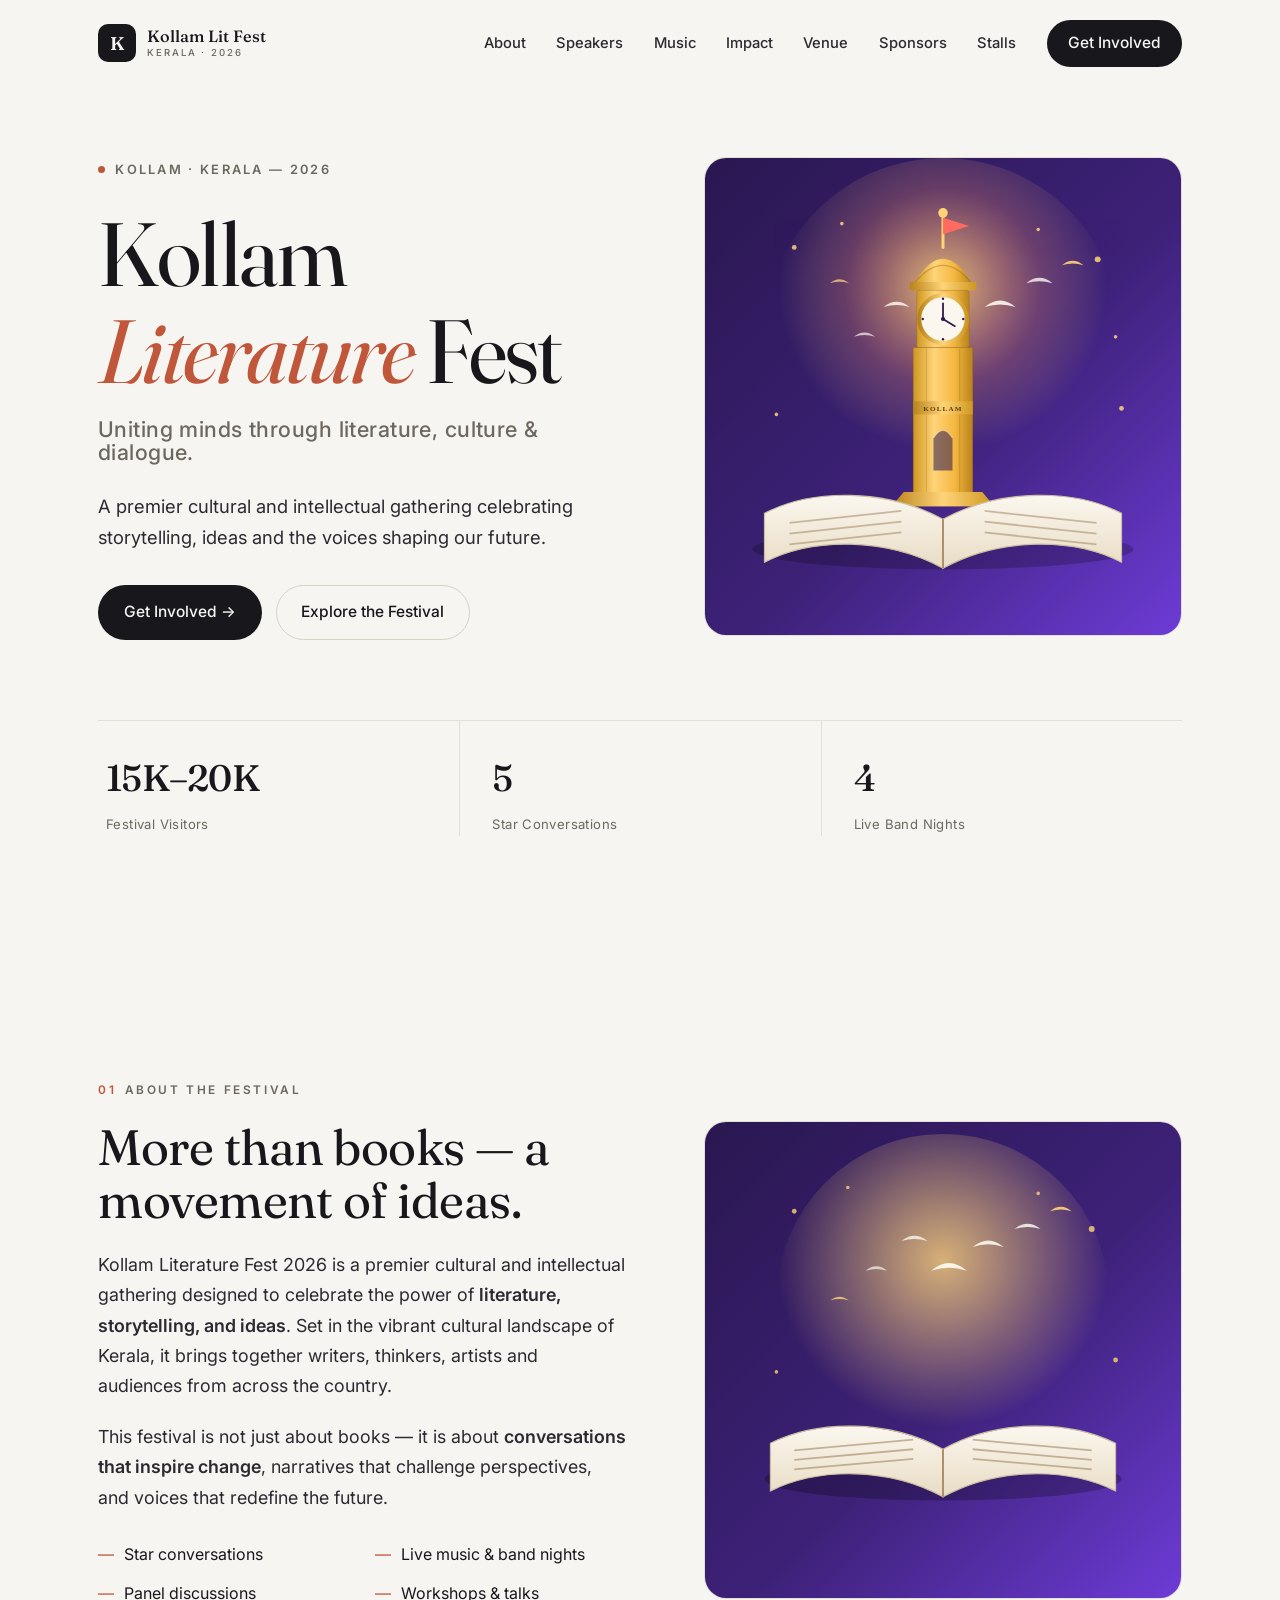
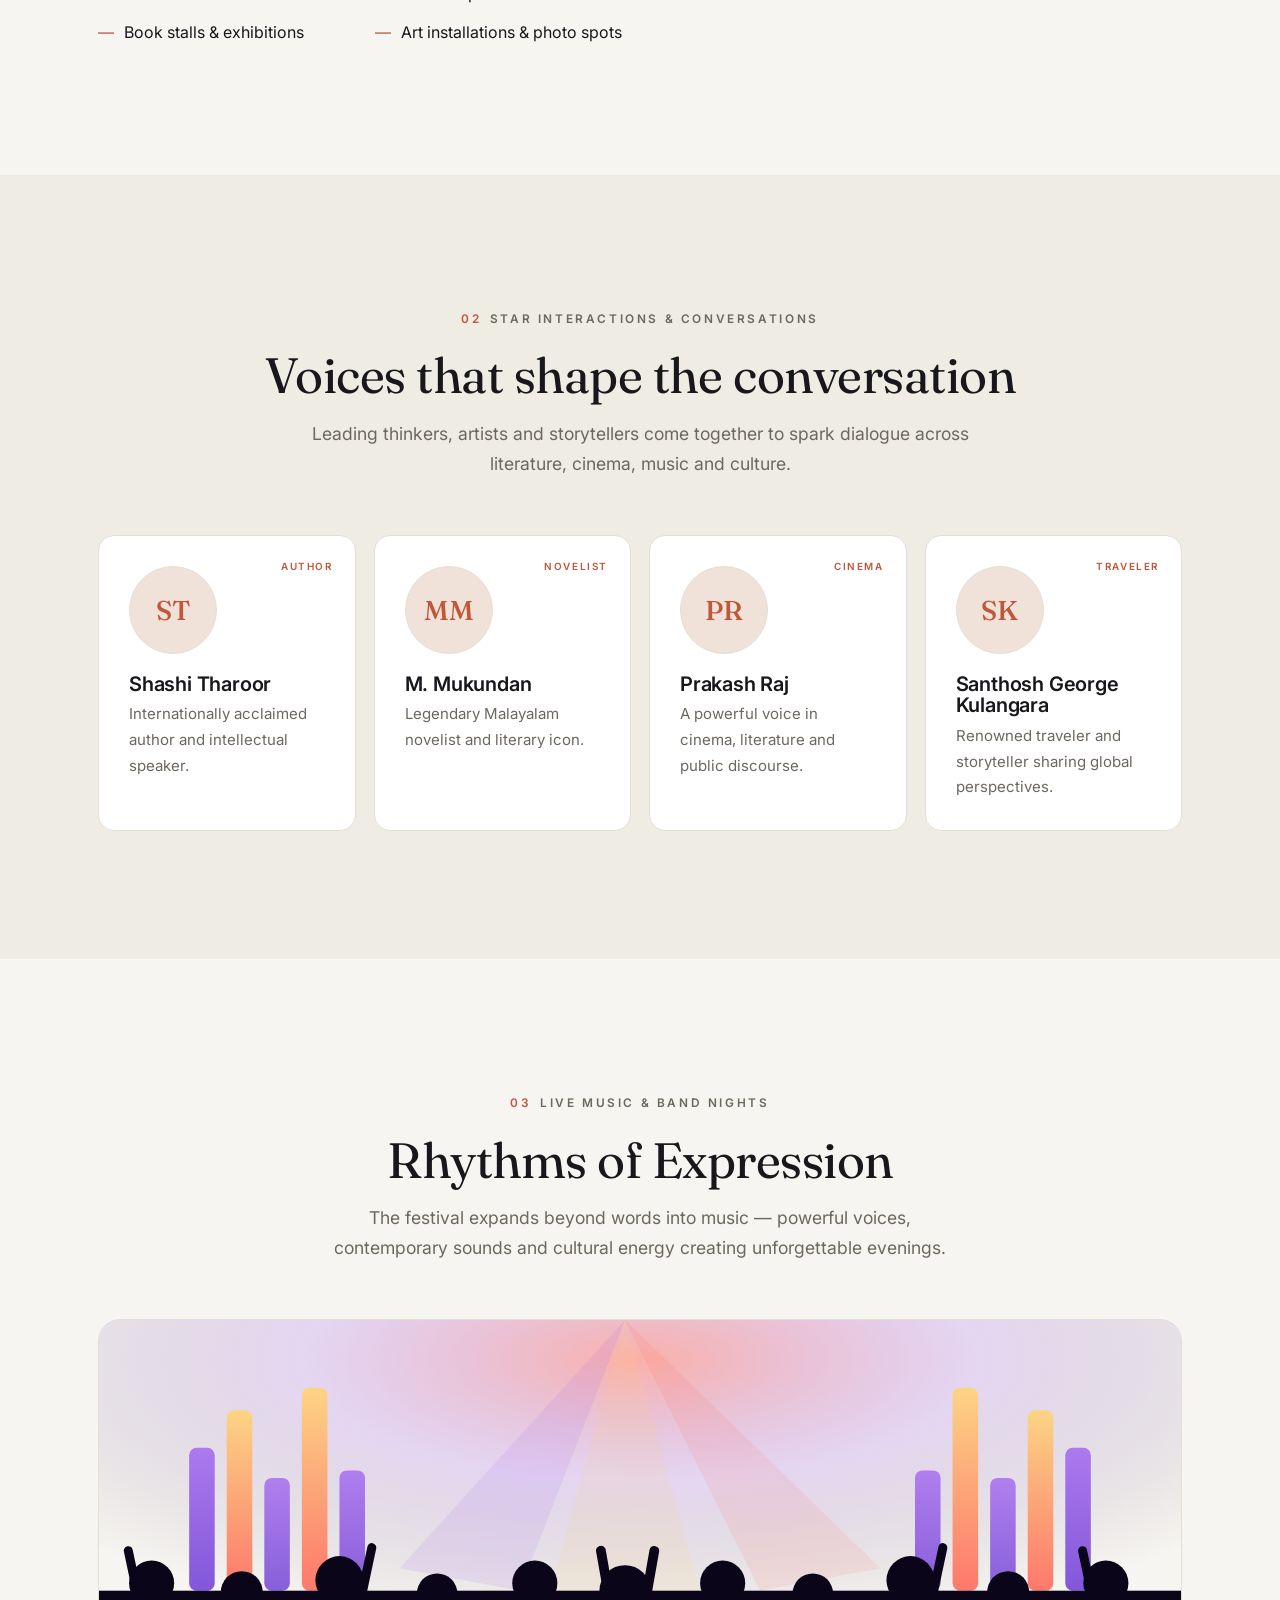
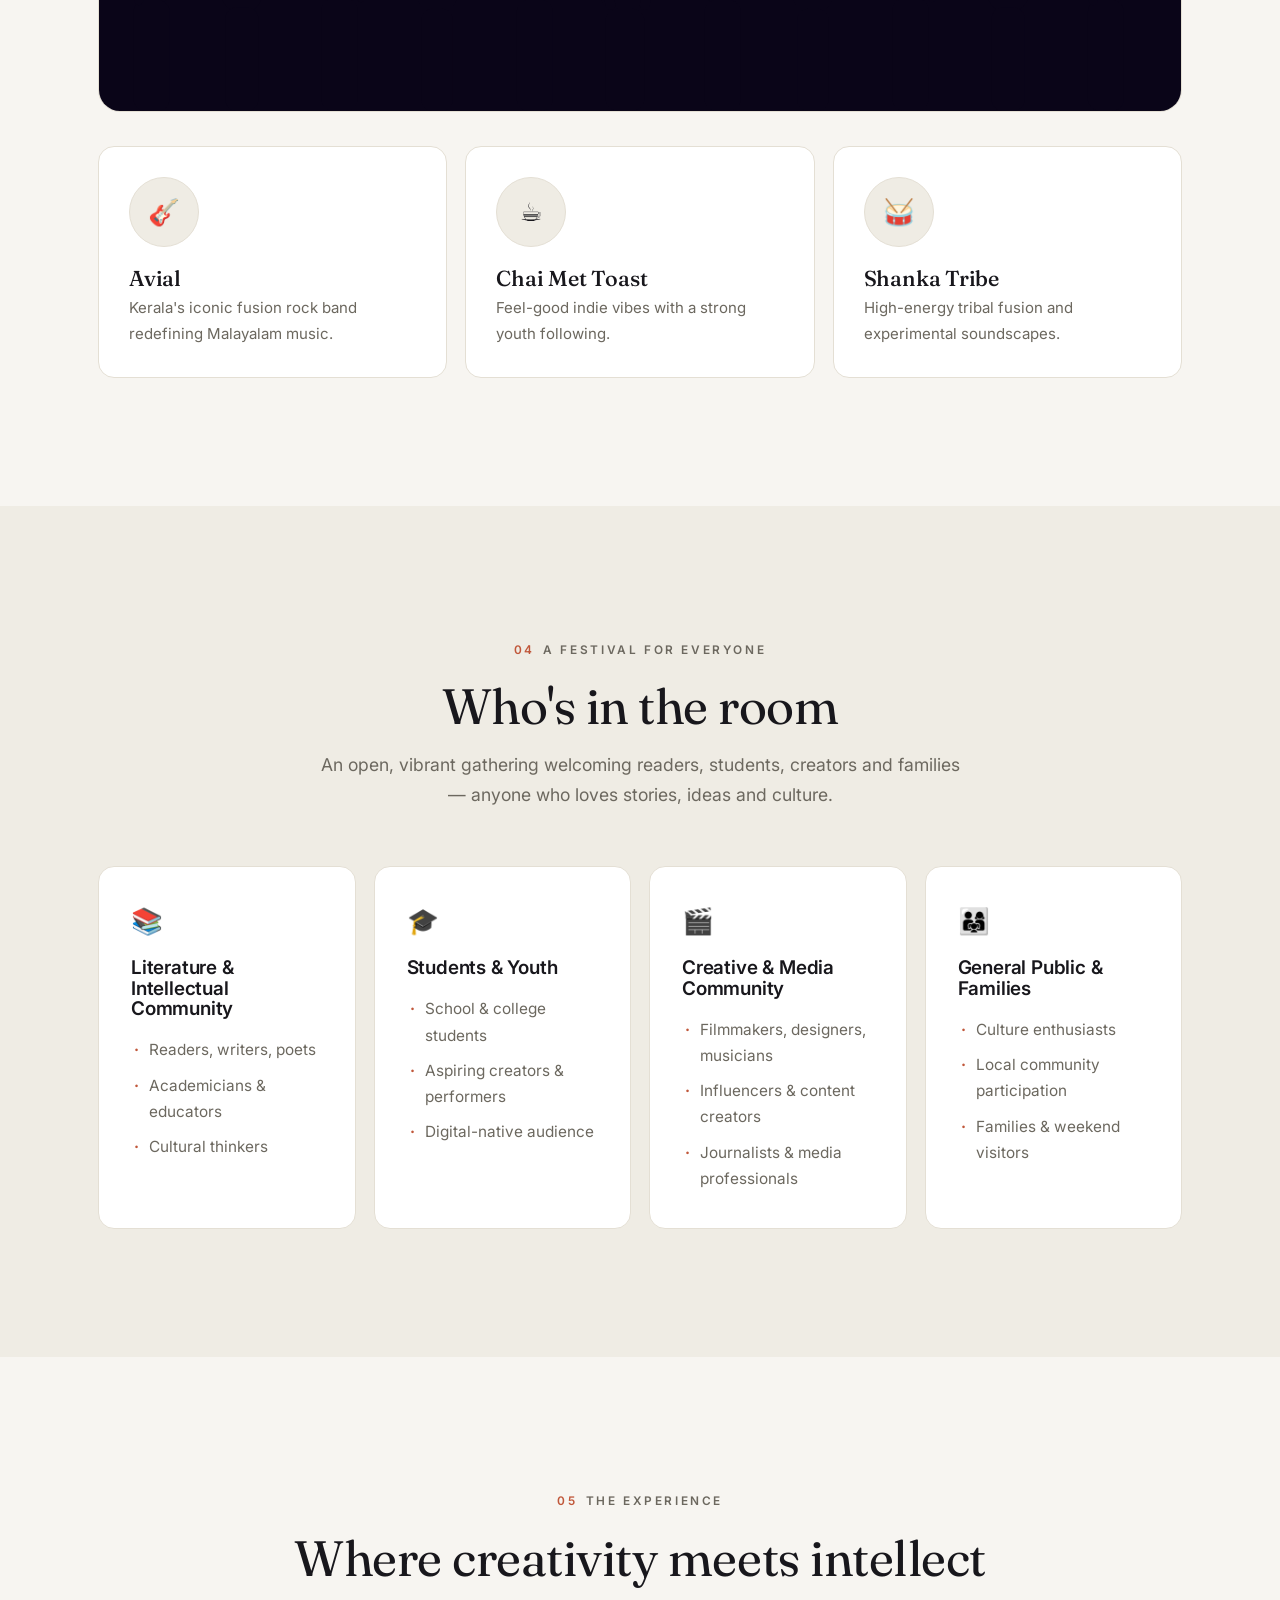
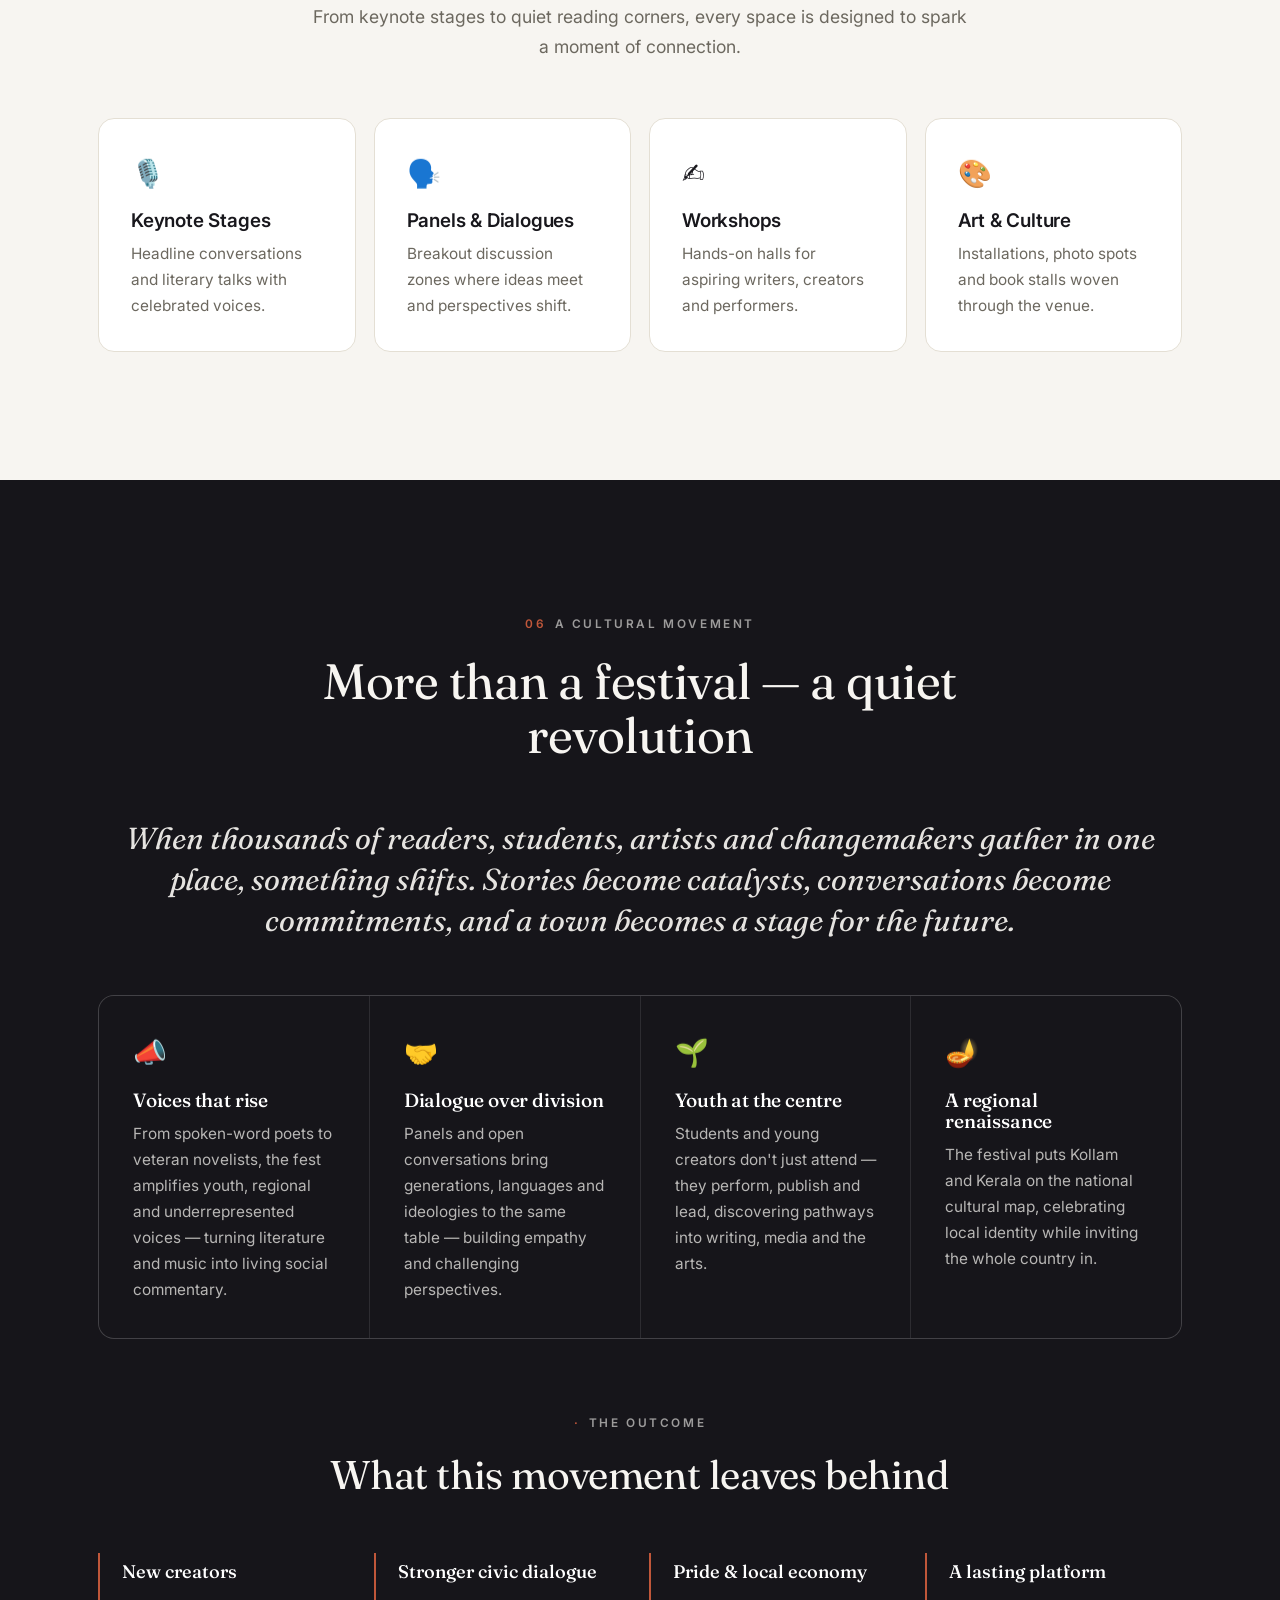
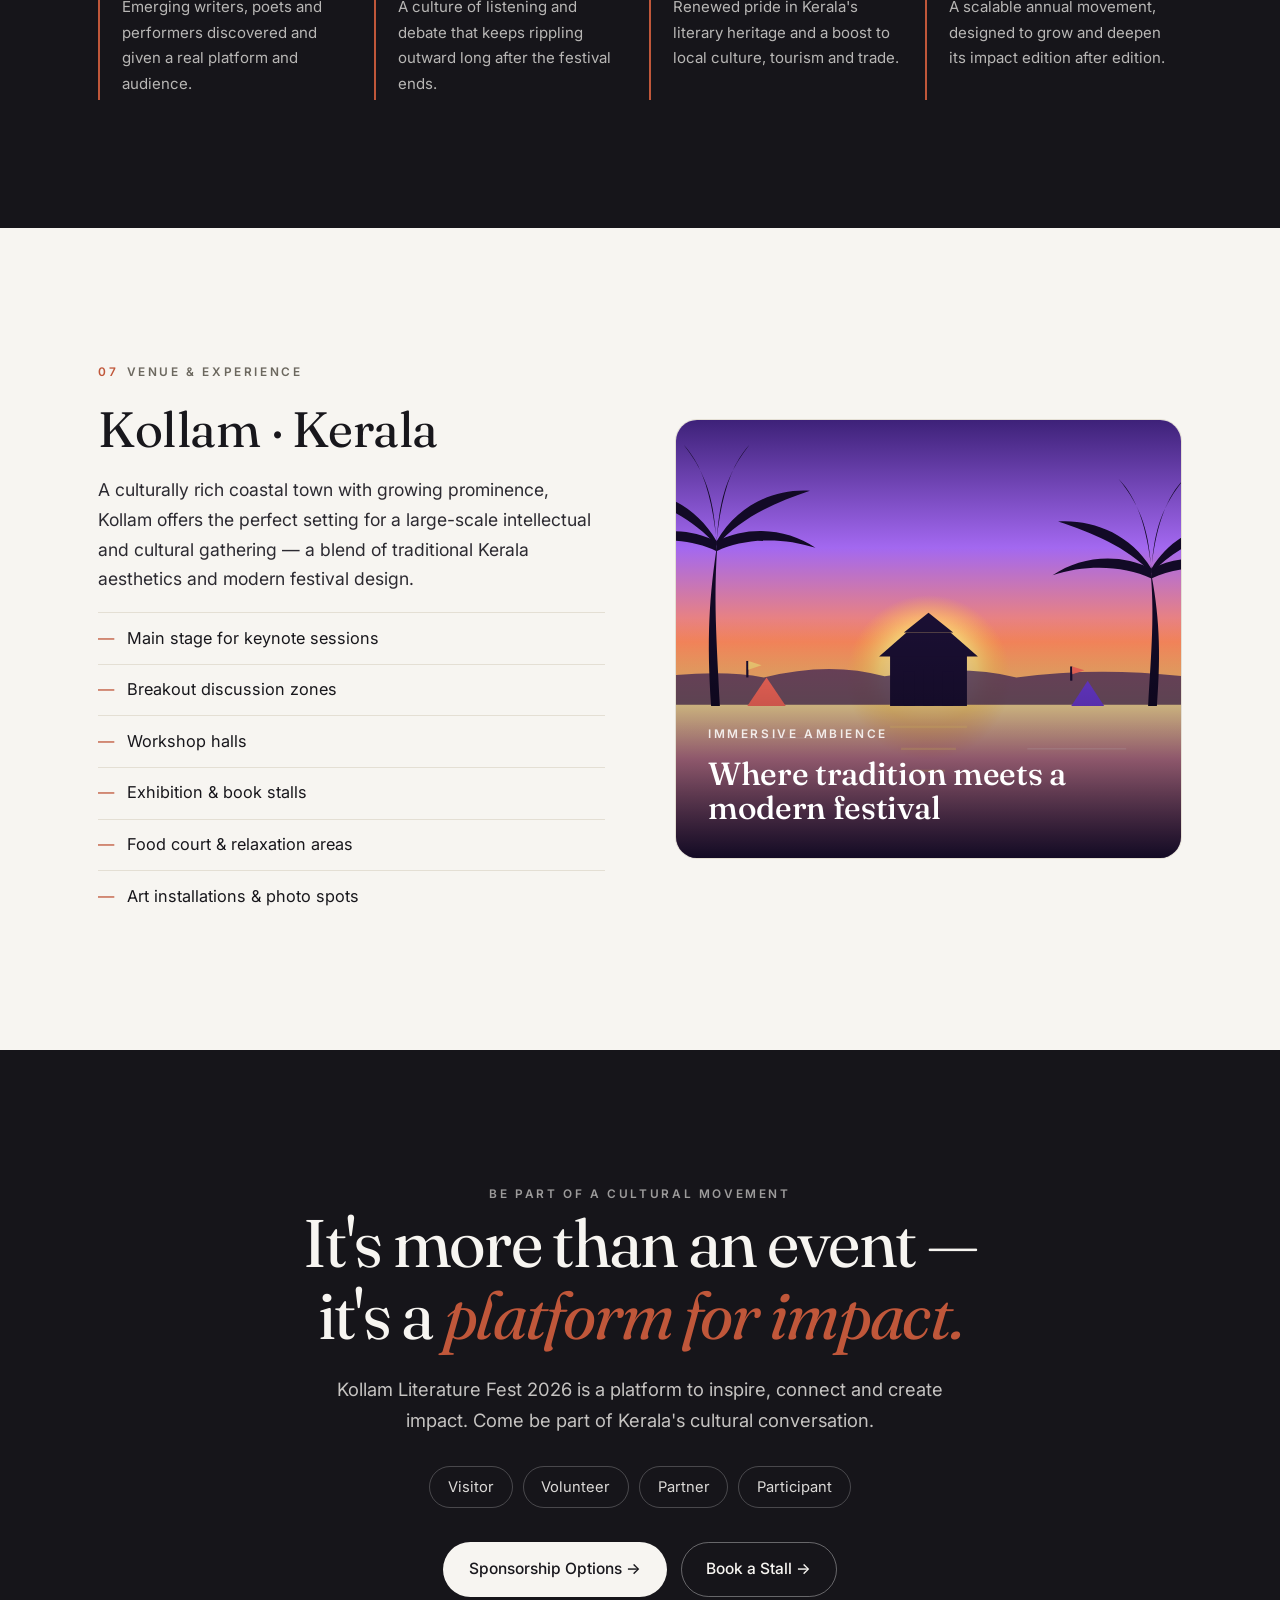
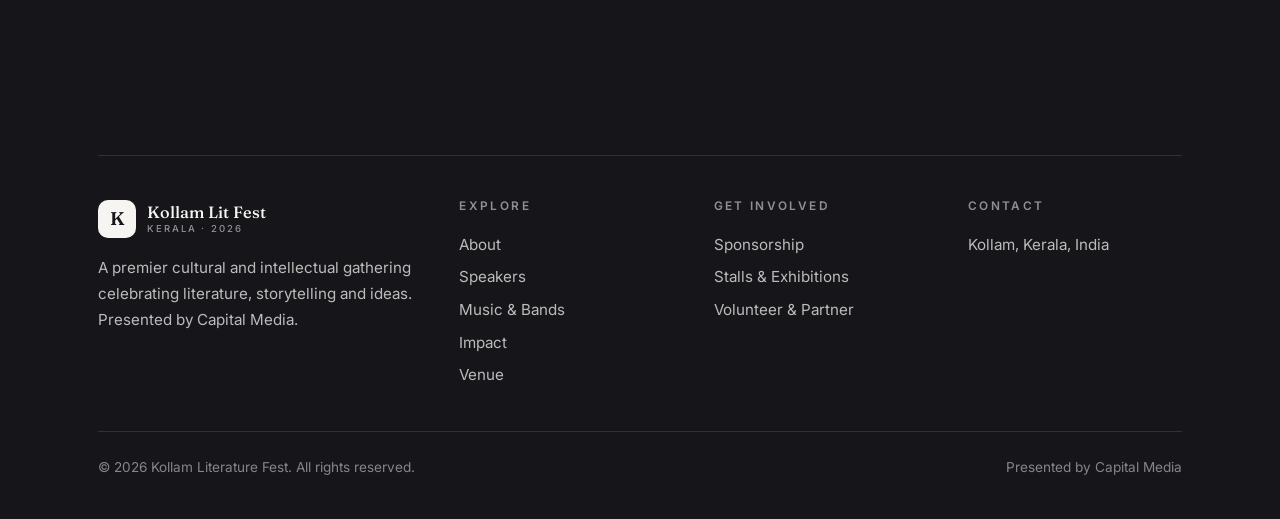
==== commit 94009330: "Remove email address from the website - Strip signqubeinnovations@gmail.com and all mailto: links fr" ====
--- a/landing/index.html
+++ b/landing/index.html
@@ -3,1295 +3,589 @@
 <head>
   <meta charset="UTF-8" />
   <meta name="viewport" content="width=device-width, initial-scale=1.0" />
-  <title>Escape Within | Silence &amp; Meditation Retreats · Art of Living</title>
-  <meta name="description" content="Destination Advanced Meditation Programs by Art of Living volunteers. Sacred nature. Deep silence. Small groups. India's most transformative retreat experience." />
-  <meta property="og:title" content="Escape Within | Silence Retreats in Kerala &amp; Across India" />
-  <meta property="og:description" content="Step away from noise. Step into yourself. Advanced silence programs in India's most sacred natural sanctuaries." />
+  <title>Kollam Literature Fest 2026 | Uniting Minds Through Literature, Culture &amp; Dialogue</title>
+  <meta name="description" content="Kollam Literature Fest 2026 — a premier cultural and intellectual gathering in Kerala celebrating literature, storytelling and ideas. Star conversations, live band nights, workshops and a movement of 15,000+ minds. Presented by Capital Media." />
+  <meta name="theme-color" content="#f7f5f1" />
+  <meta property="og:title" content="Kollam Literature Fest 2026" />
+  <meta property="og:description" content="Uniting Minds Through Literature, Culture &amp; Dialogue. Kerala, 2026. Presented by Capital Media." />
   <meta property="og:type" content="website" />
+  <meta property="og:image" content="img/litfest/kollam-tower-book.svg" />
   <link rel="preconnect" href="https://fonts.googleapis.com" />
   <link rel="preconnect" href="https://fonts.gstatic.com" crossorigin />
-  <link href="https://fonts.googleapis.com/css2?family=Cormorant:ital,wght@0,300;0,400;0,500;1,300;1,400;1,500&family=Inter:wght@300;400;500;600;700&display=swap" rel="stylesheet" />
+  <link href="https://fonts.googleapis.com/css2?family=Fraunces:ital,opsz,wght@0,9..144,400;0,9..144,500;0,9..144,600;1,9..144,400&family=Inter:wght@300;400;500;600&display=swap" rel="stylesheet" />
   <style>
     *, *::before, *::after { box-sizing: border-box; margin: 0; padding: 0; }
 
     :root {
-      --ink:      #07100a;
-      --deep:     #0c1d14;
-      --forest:   #122518;
-      --moss:     #1b3825;
-      --sage:     #2e6647;
-      --sage-lt:  #4a8a65;
-      --gold:     #c8952e;
-      --gold-lt:  #daa84c;
-      --gold-pale:#edd080;
-      --cream:    #faf6ee;
-      --ivory:    #f2ebe0;
-      --warm:     #e8dfd0;
-      --stone:    #bfb5a5;
-      --muted:    #88785e;
-      --text:     #1c1208;
-      --white:    #ffffff;
-    }
-
-    html { scroll-behavior: smooth; -webkit-font-smoothing: antialiased; }
-    body { font-family: 'Inter', sans-serif; color: var(--text); background: var(--cream); overflow-x: hidden; line-height: 1.6; }
-
-    /* ── NAV ── */
-    nav {
-      position: fixed; top: 0; left: 0; right: 0; z-index: 200;
-      height: 68px; display: flex; align-items: center; justify-content: space-between;
-      padding: 0 3rem;
-      background: rgba(7,16,10,0.96);
-      backdrop-filter: blur(20px) saturate(160%);
-      border-bottom: 1px solid rgba(200,149,46,0.12);
-      transition: background 0.4s;
-    }
-    .nav-logo { font-family: 'Cormorant', serif; font-size: 1.5rem; font-weight: 400; letter-spacing: 0.04em; color: var(--cream); text-decoration: none; }
-    .nav-logo em { color: var(--gold-lt); font-style: italic; }
-    .nav-links { display: flex; gap: 2.2rem; list-style: none; }
-    .nav-links a {
-      color: rgba(250,246,238,0.7); text-decoration: none;
-      font-size: 0.8rem; letter-spacing: 0.07em; font-weight: 400;
-      transition: color 0.2s;
-    }
-    .nav-links a:hover { color: var(--gold-lt); }
-    .btn-nav {
-      background: var(--gold); color: var(--deep);
-      padding: 0.6rem 1.6rem; border-radius: 3px;
-      font-size: 0.78rem; font-weight: 700; letter-spacing: 0.08em; text-transform: uppercase;
-      text-decoration: none; transition: background 0.2s, transform 0.15s;
-    }
-    .btn-nav:hover { background: var(--gold-lt); transform: translateY(-1px); }
-    .hamburger { display: none; flex-direction: column; gap: 5px; cursor: pointer; padding: 6px; }
-    .hamburger span { display: block; width: 22px; height: 1.5px; background: var(--gold-lt); border-radius: 2px; }
-    @media (max-width: 768px) { nav { padding: 0 1.5rem; } .nav-links { display: none; } .hamburger { display: flex; } }
-
-    /* ── HERO ── */
-    .hero {
-      min-height: 100vh; position: relative;
-      display: flex; align-items: center; justify-content: center;
-      background: var(--ink); overflow: hidden;
-      padding: 8rem 2rem 6rem; text-align: center;
-    }
-    .hero-bg {
-      position: absolute; inset: 0;
-      background-image: url('hero-bg.jpeg');
-      background-size: cover; background-position: center 20%; opacity: 0.30;
-    }
-    .hero-vignette { position: absolute; inset: 0; background: radial-gradient(ellipse at center, transparent 20%, rgba(7,16,10,0.82) 100%); }
-    .hero-glow {
-      position: absolute; bottom: -15%; left: 50%; transform: translateX(-50%);
-      width: 640px; height: 420px;
-      background: radial-gradient(ellipse, rgba(200,149,46,0.13) 0%, transparent 70%);
-      filter: blur(50px); pointer-events: none;
-      animation: glowPulse 7s ease-in-out infinite;
-    }
-    @keyframes glowPulse { 0%,100% { opacity:0.55; transform:translateX(-50%) scale(1); } 50% { opacity:1; transform:translateX(-50%) scale(1.18); } }
-    .hero-content { position: relative; z-index: 2; max-width: 860px; }
-    .hero-eyebrow {
-      display: inline-flex; align-items: center; gap: 0.7rem;
-      font-size: 0.68rem; letter-spacing: 0.28em; text-transform: uppercase;
-      color: var(--gold); font-weight: 500; margin-bottom: 2.2rem;
-    }
-    .hero-eyebrow::before, .hero-eyebrow::after { content: ''; width: 30px; height: 1px; background: rgba(200,149,46,0.45); flex-shrink: 0; }
-    .hero h1 {
-      font-family: 'Cormorant', serif;
-      font-size: clamp(3rem, 8vw, 5.8rem);
-      font-weight: 300; color: var(--cream); line-height: 1.08;
-      letter-spacing: -0.01em; margin-bottom: 1.8rem;
-    }
-    .hero h1 em { color: var(--gold-pale); font-style: italic; font-weight: 400; }
-    .hero-sub {
-      font-family: 'Cormorant', serif;
-      font-size: clamp(1.1rem, 2.2vw, 1.32rem);
-      font-style: italic; font-weight: 300;
-      color: rgba(250,246,238,0.58); line-height: 1.95; margin-bottom: 3rem;
-    }
-    .hero-actions { display: flex; gap: 1rem; justify-content: center; flex-wrap: wrap; margin-bottom: 2rem; }
-    .btn-primary {
-      background: var(--gold); color: var(--deep);
-      padding: 0.9rem 2.4rem; border-radius: 3px;
-      font-weight: 700; font-size: 0.8rem; letter-spacing: 0.1em; text-transform: uppercase;
-      text-decoration: none; display: inline-flex; align-items: center; gap: 0.5rem;
-      transition: background 0.2s, transform 0.15s;
-    }
-    .btn-primary:hover { background: var(--gold-lt); transform: translateY(-2px); }
-    .btn-outline-light {
-      border: 1px solid rgba(250,246,238,0.25); color: rgba(250,246,238,0.75);
-      padding: 0.9rem 2.4rem; border-radius: 3px;
-      font-weight: 400; font-size: 0.8rem; letter-spacing: 0.08em; text-transform: uppercase;
-      text-decoration: none; display: inline-block;
-      transition: border-color 0.2s, background 0.2s;
-    }
-    .btn-outline-light:hover { border-color: var(--gold-lt); background: rgba(200,149,46,0.1); color: var(--gold-pale); }
-    .hero-note { font-size: 0.75rem; color: rgba(250,246,238,0.3); letter-spacing: 0.06em; display: flex; align-items: center; justify-content: center; gap: 0.5rem; }
-    .pulse { width: 6px; height: 6px; border-radius: 50%; background: #4caf76; box-shadow: 0 0 0 0 rgba(76,175,118,0.4); animation: pulse 2s infinite; flex-shrink: 0; }
-    @keyframes pulse { 0%{box-shadow:0 0 0 0 rgba(76,175,118,0.4)} 70%{box-shadow:0 0 0 8px rgba(76,175,118,0)} 100%{box-shadow:0 0 0 0 rgba(76,175,118,0)} }
-
-    /* ── TRUST BAR ── */
-    .trust-bar {
-      background: var(--deep); padding: 0;
-      display: flex; align-items: stretch; justify-content: center;
-      overflow-x: auto; -webkit-overflow-scrolling: touch;
-    }
-    .trust-item {
-      display: flex; align-items: center; gap: 0.55rem;
-      color: rgba(250,246,238,0.55); font-size: 0.75rem; letter-spacing: 0.06em;
-      padding: 1.1rem 2.2rem; white-space: nowrap; flex-shrink: 0;
-    }
-    .trust-item + .trust-item { border-left: 1px solid rgba(255,255,255,0.07); }
-    .trust-item svg { color: var(--gold); flex-shrink: 0; }
-
-    /* ── SECTION BASE ── */
-    section { padding: 7rem 2rem; }
-    .container { max-width: 1120px; margin: 0 auto; }
-    .sec-label {
-      font-size: 0.68rem; font-weight: 500; letter-spacing: 0.28em; text-transform: uppercase;
-      color: var(--sage); margin-bottom: 1rem;
-    }
-    .sec-title {
-      font-family: 'Cormorant', serif;
-      font-size: clamp(2.2rem, 4.5vw, 3.4rem); font-weight: 300;
-      line-height: 1.15; color: var(--forest); margin-bottom: 1rem;
-    }
-    .sec-title em { font-style: italic; color: var(--gold); font-weight: 400; }
-    .sec-sub { font-family: 'Cormorant', serif; font-size: 1.15rem; font-style: italic; color: var(--muted); line-height: 1.8; }
-    .sec-header { margin-bottom: 4rem; }
-    .sec-header.center { text-align: center; }
-    .sec-header.center .sec-sub { max-width: 540px; margin: 0 auto; }
-    .rule { width: 48px; height: 1px; background: var(--gold); margin: 1.2rem 0; }
-    .center .rule { margin: 1.2rem auto; }
-
-    /* ── ABOUT / GURUDEV ── */
-    .about { background: var(--cream); }
-    .about-grid { display: grid; grid-template-columns: 420px 1fr; gap: 6rem; align-items: center; }
-    .about-visual { position: relative; }
-    .about-img {
-      width: 100%; height: 500px; object-fit: cover; object-position: center top;
-      border-radius: 4px; display: block;
-      filter: brightness(0.95) contrast(1.05);
-    }
-    .about-badge {
-      position: absolute; bottom: -1.5rem; right: -1.5rem;
-      background: var(--gold); color: var(--deep);
-      padding: 1.4rem 1.6rem; border-radius: 4px; text-align: center;
-    }
-    .about-badge .num { font-family: 'Cormorant', serif; font-size: 2.2rem; font-weight: 500; display: block; line-height: 1; }
-    .about-badge .lbl { font-size: 0.68rem; letter-spacing: 0.1em; text-transform: uppercase; margin-top: 0.3rem; display: block; }
-    .about-body { padding: 0.5rem 0; }
-    .about-body p { color: var(--muted); line-height: 1.9; margin-bottom: 1.2rem; font-size: 0.97rem; }
-    .about-body p strong { color: var(--text); font-weight: 600; }
-    .about-pillars { display: flex; flex-direction: column; gap: 0.8rem; margin-top: 2rem; }
-    .pillar {
-      display: flex; gap: 0.9rem; align-items: flex-start;
-      padding: 1rem 1.2rem; background: var(--ivory); border-radius: 4px;
-      border-left: 3px solid var(--gold);
-    }
-    .pillar-icon { font-size: 1.3rem; flex-shrink: 0; margin-top: 0.1rem; }
-    .pillar h4 { font-size: 0.88rem; font-weight: 600; color: var(--forest); margin-bottom: 0.15rem; }
-    .pillar p { font-size: 0.82rem; color: var(--muted); line-height: 1.6; }
-    @media (max-width: 900px) { .about-grid { grid-template-columns: 1fr; } .about-badge { display: none; } .about-img { height: 320px; } }
-
-    /* ── USP ── */
-    .usp { background: linear-gradient(165deg, var(--deep) 0%, var(--forest) 100%); padding: 7rem 2rem; }
-    .usp .sec-label { color: var(--gold); }
-    .usp .sec-title { color: var(--cream); }
-    .usp .sec-title em { color: var(--gold-lt); }
-    .usp .sec-sub { color: rgba(250,246,238,0.5); }
-    .usp .rule { background: rgba(200,149,46,0.35); }
-    .usp-grid {
-      display: grid; grid-template-columns: repeat(4, 1fr);
-      gap: 1.5px; background: rgba(200,149,46,0.12);
-      border: 1px solid rgba(200,149,46,0.12); border-radius: 6px; overflow: hidden;
-    }
-    .usp-card {
-      background: rgba(12,29,20,0.6); padding: 2.5rem 2rem;
-      display: flex; flex-direction: column; gap: 1rem;
-      transition: background 0.3s;
-    }
-    .usp-card:hover { background: rgba(27,56,37,0.85); }
-    .usp-icon { font-size: 1.8rem; }
-    .usp-title { font-family: 'Cormorant', serif; font-size: 1.2rem; font-weight: 400; font-style: italic; color: var(--gold-lt); line-height: 1.3; }
-    .usp-body { font-size: 0.855rem; color: rgba(250,246,238,0.58); line-height: 1.85; }
-    @media (max-width: 960px) { .usp-grid { grid-template-columns: 1fr 1fr; } }
-    @media (max-width: 600px) { .usp-grid { grid-template-columns: 1fr; } }
-
-    /* ── UPCOMING COURSES ── */
-    .upcoming { background: var(--ivory); }
-
-    /* featured card */
-    .feat-card {
-      display: grid; grid-template-columns: 1fr 1fr;
-      border-radius: 6px; overflow: hidden;
-      box-shadow: 0 6px 40px rgba(0,0,0,0.10);
-      border: 1px solid rgba(200,149,46,0.12);
-      margin-bottom: 3rem;
-    }
-    .feat-img { position: relative; min-height: 400px; overflow: hidden; background: var(--forest); }
-    .feat-img img { width: 100%; height: 100%; object-fit: cover; display: block; transition: transform 0.6s; }
-    .feat-card:hover .feat-img img { transform: scale(1.04); }
-    .feat-badge {
-      position: absolute; top: 1.4rem; left: 1.4rem;
-      background: var(--gold); color: var(--deep);
-      font-size: 0.68rem; font-weight: 700; letter-spacing: 0.12em;
-      text-transform: uppercase; padding: 0.35rem 0.9rem; border-radius: 2px;
-    }
-    .feat-urgency {
-      position: absolute; bottom: 1.4rem; left: 1.4rem;
-      background: rgba(12,29,20,0.88); backdrop-filter: blur(10px);
-      border: 1px solid rgba(200,149,46,0.25);
-      padding: 0.5rem 1rem; border-radius: 2px;
-      display: flex; align-items: center; gap: 0.5rem;
-    }
-    .urgency-dot { width: 6px; height: 6px; border-radius: 50%; background: #e05a3a; flex-shrink: 0; animation: pulse 1.6s infinite; }
-    .feat-urgency span { font-size: 0.72rem; color: rgba(250,246,238,0.8); letter-spacing: 0.04em; }
-    .feat-body { background: var(--deep); padding: 3rem 2.5rem; display: flex; flex-direction: column; justify-content: center; gap: 1.1rem; }
-    .feat-eyebrow { font-size: 0.72rem; font-weight: 500; letter-spacing: 0.16em; color: var(--gold); text-transform: uppercase; }
-    .feat-title { font-family: 'Cormorant', serif; font-size: 2rem; font-weight: 300; color: var(--cream); line-height: 1.2; }
-    .feat-location { font-size: 0.8rem; color: rgba(250,246,238,0.4); display: flex; align-items: center; gap: 0.4rem; }
-    .feat-desc { font-family: 'Cormorant', serif; font-size: 1.05rem; font-style: italic; color: rgba(250,246,238,0.65); line-height: 1.8; }
-    .feat-tags { display: flex; flex-wrap: wrap; gap: 0.45rem; }
-    .ftag { background: rgba(200,149,46,0.1); border: 1px solid rgba(200,149,46,0.22); color: var(--gold-lt); font-size: 0.72rem; padding: 0.28rem 0.75rem; border-radius: 2px; letter-spacing: 0.04em; }
-    .feat-footer { display: flex; align-items: center; justify-content: space-between; gap: 1rem; flex-wrap: wrap; padding-top: 1.2rem; border-top: 1px solid rgba(250,246,238,0.07); }
-    .feat-seats { font-size: 0.8rem; color: rgba(250,246,238,0.45); }
-    .feat-seats strong { color: var(--gold-lt); }
-    @media (max-width: 860px) { .feat-card { grid-template-columns: 1fr; } .feat-img { min-height: 260px; } .feat-body { padding: 2rem 1.5rem; } }
-
-    /* course cards */
-    .courses-grid { display: grid; grid-template-columns: repeat(auto-fill, minmax(300px, 1fr)); gap: 1.5rem; }
-    .course-card {
-      background: var(--white); border-radius: 6px;
-      overflow: hidden; box-shadow: 0 2px 16px rgba(0,0,0,0.06);
-      transition: transform 0.25s, box-shadow 0.25s;
-      display: flex; flex-direction: column;
-      border: 1px solid rgba(200,149,46,0.08);
-    }
-    .course-card:hover { transform: translateY(-4px); box-shadow: 0 10px 36px rgba(0,0,0,0.12); }
-    .course-img { height: 180px; background: var(--forest); position: relative; overflow: hidden; }
-    .course-img img { width: 100%; height: 100%; object-fit: cover; transition: transform 0.5s; }
-    .course-card:hover .course-img img { transform: scale(1.06); }
-    .course-tag {
-      position: absolute; top: 1rem; left: 1rem;
-      background: var(--gold); color: var(--deep);
-      font-size: 0.65rem; font-weight: 700; letter-spacing: 0.1em; text-transform: uppercase;
-      padding: 0.28rem 0.7rem; border-radius: 2px;
-    }
-    .course-tag.sold { background: #c0392b; color: #fff; }
-    .course-tag.limited { background: #bf6e22; color: #fff; }
-    .course-body { padding: 1.5rem; flex: 1; display: flex; flex-direction: column; }
-    .course-date { font-size: 0.72rem; color: var(--sage); font-weight: 500; letter-spacing: 0.08em; text-transform: uppercase; margin-bottom: 0.5rem; }
-    .course-name { font-family: 'Cormorant', serif; font-size: 1.3rem; font-weight: 400; color: var(--forest); margin-bottom: 0.4rem; line-height: 1.25; }
-    .course-location { font-size: 0.78rem; color: var(--muted); margin-bottom: 0.8rem; }
-    .course-desc { font-size: 0.85rem; color: var(--muted); line-height: 1.7; flex: 1; margin-bottom: 1.2rem; }
-    .course-footer { display: flex; align-items: center; justify-content: space-between; padding-top: 1rem; border-top: 1px solid var(--warm); }
-    .course-seats { font-size: 0.78rem; color: var(--muted); }
-    .course-seats strong { color: var(--sage); }
-    .btn-register {
-      background: var(--forest); color: var(--white);
-      padding: 0.5rem 1.2rem; border-radius: 3px;
-      font-size: 0.78rem; font-weight: 600; text-decoration: none; letter-spacing: 0.04em;
-      transition: background 0.2s;
-    }
-    .btn-register:hover { background: var(--gold); color: var(--deep); }
-
-    /* ── JOURNEY STEPS ── */
-    .journey { background: var(--cream); }
-    .journey-steps {
-      display: grid; grid-template-columns: repeat(4, 1fr);
-      gap: 0; border: 1px solid rgba(200,149,46,0.14); border-radius: 6px; overflow: hidden; margin-bottom: 2rem;
-    }
-    .journey-step { padding: 2.4rem 1.8rem; border-right: 1px solid rgba(200,149,46,0.1); }
-    .journey-step:last-child { border-right: none; }
-    .journey-num { font-family: 'Cormorant', serif; font-size: 3.5rem; font-weight: 300; color: rgba(200,149,46,0.14); line-height: 1; margin-bottom: 0.5rem; }
-    .journey-day { font-size: 0.65rem; font-weight: 500; letter-spacing: 0.18em; text-transform: uppercase; color: var(--gold); margin-bottom: 0.7rem; }
-    .journey-title { font-family: 'Cormorant', serif; font-size: 1.25rem; font-weight: 400; font-style: italic; color: var(--forest); margin-bottom: 0.8rem; }
-    .journey-desc { font-size: 0.85rem; color: var(--muted); line-height: 1.8; }
-    .journey-note { text-align: center; font-family: 'Cormorant', serif; font-style: italic; font-size: 1rem; color: var(--stone); }
-    @media (max-width: 960px) { .journey-steps { grid-template-columns: 1fr 1fr; } .journey-step:nth-child(2) { border-right: none; } .journey-step:nth-child(1), .journey-step:nth-child(2) { border-bottom: 1px solid rgba(200,149,46,0.1); } }
-    @media (max-width: 600px) { .journey-steps { grid-template-columns: 1fr; } .journey-step { border-right: none; border-bottom: 1px solid rgba(200,149,46,0.1); } .journey-step:last-child { border-bottom: none; } }
-
-    /* ── PREMIUM JOURNEYS ── */
-    .premium { background: var(--deep); padding: 7rem 2rem; position: relative; overflow: hidden; }
-    .premium::before { content: ''; position: absolute; inset: 0; background: radial-gradient(ellipse at top right, rgba(200,149,46,0.07) 0%, transparent 65%); pointer-events: none; }
-    .premium .sec-label { color: var(--gold); }
-    .premium .sec-title { color: var(--cream); }
-    .premium .sec-title em { color: var(--gold-lt); }
-    .premium .sec-sub { color: rgba(250,246,238,0.5); }
-    .premium .rule { background: rgba(200,149,46,0.3); }
-    .badge-row { display: flex; align-items: center; gap: 0.8rem; flex-wrap: wrap; margin-bottom: 3rem; }
-    .premium-badge { display: inline-flex; align-items: center; gap: 0.4rem; border: 1px solid rgba(200,149,46,0.3); border-radius: 2px; padding: 0.35rem 0.9rem; font-size: 0.7rem; font-weight: 500; letter-spacing: 0.1em; text-transform: uppercase; color: var(--gold-lt); }
-    .premium-grid { display: grid; grid-template-columns: repeat(3, 1fr); gap: 1.2rem; }
-    .premium-card { border-radius: 6px; overflow: hidden; position: relative; min-height: 400px; cursor: pointer; transition: transform 0.3s, box-shadow 0.3s; }
-    .premium-card:hover { transform: translateY(-5px); box-shadow: 0 20px 50px rgba(0,0,0,0.5); }
-    .premium-card.feat { min-height: 480px; }
-    .premium-card.wide { grid-column: span 2; min-height: 320px; }
-    .premium-img { position: absolute; inset: 0; background: var(--forest); }
-    .premium-img img { width: 100%; height: 100%; object-fit: cover; transition: transform 0.6s; }
-    .premium-card:hover .premium-img img { transform: scale(1.04); }
-    .premium-overlay {
-      position: absolute; inset: 0;
-      background: linear-gradient(to top, rgba(5,15,10,0.96) 0%, rgba(5,15,10,0.45) 55%, rgba(5,15,10,0.12) 100%);
-      display: flex; flex-direction: column; justify-content: flex-end; padding: 1.8rem;
-    }
-    .premium-state { font-size: 0.62rem; font-weight: 600; letter-spacing: 0.18em; text-transform: uppercase; color: var(--gold); margin-bottom: 0.4rem; }
-    .premium-name { font-family: 'Cormorant', serif; font-size: 1.8rem; font-weight: 300; color: var(--cream); line-height: 1.1; margin-bottom: 0.5rem; }
-    .premium-card.wide .premium-name { font-size: 1.5rem; }
-    .premium-tagline { font-family: 'Cormorant', serif; font-size: 1rem; font-style: italic; color: rgba(250,246,238,0.65); line-height: 1.55; margin-bottom: 1rem; }
-    .premium-details { display: flex; gap: 1rem; flex-wrap: wrap; margin-bottom: 1.2rem; }
-    .premium-detail { font-size: 0.7rem; color: rgba(250,246,238,0.48); letter-spacing: 0.04em; display: flex; align-items: center; gap: 0.3rem; }
-    .premium-actions { display: flex; align-items: center; justify-content: space-between; }
-    .btn-interest { background: rgba(200,149,46,0.14); border: 1px solid rgba(200,149,46,0.4); color: var(--gold-lt); padding: 0.5rem 1.2rem; border-radius: 3px; font-size: 0.78rem; font-weight: 500; text-decoration: none; letter-spacing: 0.04em; transition: background 0.2s, border-color 0.2s; }
-    .btn-interest:hover { background: var(--gold); color: var(--deep); border-color: var(--gold); }
-    .premium-avail { font-size: 0.68rem; color: rgba(250,246,238,0.35); letter-spacing: 0.06em; text-transform: uppercase; }
-    .premium-pill { position: absolute; top: 1.2rem; right: 1.2rem; background: rgba(200,149,46,0.18); border: 1px solid rgba(200,149,46,0.35); color: var(--gold); font-size: 0.62rem; font-weight: 600; letter-spacing: 0.1em; text-transform: uppercase; padding: 0.25rem 0.65rem; border-radius: 2px; }
-    .premium-pill.new { background: rgba(74,138,101,0.28); border-color: rgba(74,138,101,0.5); color: #8de0b0; }
-    @media (max-width: 960px) { .premium-grid { grid-template-columns: 1fr 1fr; } .premium-card.wide { grid-column: span 2; } }
-    @media (max-width: 600px) { .premium-grid { grid-template-columns: 1fr; } .premium-card.wide { grid-column: span 1; } .premium-card { min-height: 340px; } }
-
-    /* ── NUMBERS ── */
-    .numbers { background: linear-gradient(135deg, var(--ink) 0%, var(--forest) 100%); padding: 5rem 2rem; }
-    .numbers-inner { max-width: 900px; margin: 0 auto; display: flex; align-items: center; justify-content: center; }
-    .num-item { display: flex; flex-direction: column; align-items: center; flex: 1; padding: 2rem 1.5rem; }
-    .num-item + .num-item { border-left: 1px solid rgba(250,246,238,0.08); }
-    .num-val { font-family: 'Cormorant', serif; font-size: 3.2rem; font-weight: 300; color: var(--gold); line-height: 1; margin-bottom: 0.5rem; }
-    .num-lbl { font-size: 0.75rem; color: rgba(250,246,238,0.45); letter-spacing: 0.1em; text-transform: uppercase; text-align: center; }
-    @media (max-width: 640px) { .numbers-inner { flex-wrap: wrap; } .num-item { flex: 1 1 45%; border-left: none; border-bottom: 1px solid rgba(250,246,238,0.08); } }
-
-    /* ── TESTIMONIALS ── */
-    .testimonials { background: var(--ivory); }
-    .testi-grid { display: grid; grid-template-columns: repeat(3, 1fr); gap: 1.5rem; }
-    .testi-card {
-      background: var(--white); border-radius: 6px;
-      padding: 2rem; position: relative;
-      box-shadow: 0 2px 12px rgba(0,0,0,0.04);
-      border: 1px solid var(--warm);
-      transition: transform 0.25s, box-shadow 0.25s;
-    }
-    .testi-card:hover { transform: translateY(-3px); box-shadow: 0 8px 30px rgba(0,0,0,0.09); }
-    .testi-rule { width: 32px; height: 2px; background: var(--gold); margin-bottom: 1.2rem; }
-    .testi-quote { font-family: 'Cormorant', serif; font-size: 1.08rem; font-style: italic; color: var(--text); line-height: 1.75; margin-bottom: 1.5rem; }
-    .testi-author { display: flex; align-items: center; gap: 0.75rem; }
-    .testi-avatar { width: 40px; height: 40px; border-radius: 50%; background: linear-gradient(135deg, var(--sage), var(--forest)); display: flex; align-items: center; justify-content: center; font-weight: 600; color: var(--white); font-size: 0.9rem; flex-shrink: 0; }
-    .testi-name { font-weight: 600; font-size: 0.85rem; color: var(--forest); }
-    .testi-place { font-size: 0.73rem; color: var(--stone); margin-top: 0.1rem; }
-    .testi-course { position: absolute; top: 1.2rem; right: 1.2rem; font-size: 0.65rem; font-weight: 500; letter-spacing: 0.07em; color: var(--sage); text-transform: uppercase; background: rgba(46,102,71,0.08); padding: 0.22rem 0.6rem; border-radius: 2px; }
-    @media (max-width: 960px) { .testi-grid { grid-template-columns: 1fr 1fr; } }
-    @media (max-width: 600px) { .testi-grid { grid-template-columns: 1fr; } }
-
-    /* ── PROCESS ── */
-    .process { background: var(--cream); }
-    .process-steps { display: grid; grid-template-columns: repeat(4, 1fr); gap: 1.5rem; position: relative; }
-    .process-line {
-      position: absolute; top: 22px; left: 10%; right: 10%; height: 1px;
-      background: linear-gradient(to right, transparent, rgba(200,149,46,0.4), transparent);
-    }
-    .step { display: flex; flex-direction: column; align-items: center; text-align: center; padding: 0 0.5rem; }
-    .step-num { width: 44px; height: 44px; border-radius: 50%; background: var(--gold); color: var(--deep); display: flex; align-items: center; justify-content: center; font-family: 'Cormorant', serif; font-size: 1.2rem; font-weight: 500; margin-bottom: 1.2rem; position: relative; z-index: 1; box-shadow: 0 0 0 8px rgba(200,149,46,0.10); }
-    .step h4 { font-size: 0.9rem; font-weight: 600; color: var(--forest); margin-bottom: 0.5rem; }
-    .step p { font-size: 0.82rem; color: var(--muted); line-height: 1.65; }
-    @media (max-width: 960px) { .process-steps { grid-template-columns: 1fr 1fr; } .process-line { display: none; } }
-    @media (max-width: 600px) { .process-steps { grid-template-columns: 1fr; } }
-
-    /* ── FORM ── */
-    .form-section { background: linear-gradient(155deg, var(--ink) 0%, var(--moss) 100%); padding: 7rem 2rem; position: relative; overflow: hidden; }
-    .form-section::before { content: ''; position: absolute; top: -80px; right: -80px; width: 420px; height: 420px; border-radius: 50%; background: rgba(200,149,46,0.04); pointer-events: none; }
-    .form-grid { display: grid; grid-template-columns: 1fr 1fr; gap: 6rem; align-items: start; }
-    .form-text .sec-label { color: var(--gold); }
-    .form-text .sec-title { color: var(--cream); }
-    .form-text .sec-sub { color: rgba(250,246,238,0.5); }
-    .form-feats { margin-top: 2.5rem; display: flex; flex-direction: column; gap: 0.85rem; }
-    .form-feat { display: flex; align-items: flex-start; gap: 0.75rem; color: rgba(250,246,238,0.72); font-size: 0.87rem; line-height: 1.6; }
-    .form-feat::before { content: '✦'; color: var(--gold); font-size: 0.65rem; flex-shrink: 0; margin-top: 0.25rem; }
-    .form-box {
-      background: rgba(250,246,238,0.04); border: 1px solid rgba(200,149,46,0.15);
-      border-radius: 6px; padding: 2.8rem; backdrop-filter: blur(20px);
-    }
-    .form-box h3 { font-family: 'Cormorant', serif; font-size: 1.7rem; font-weight: 300; color: var(--cream); margin-bottom: 0.3rem; }
-    .form-box .form-sub { font-size: 0.82rem; color: rgba(250,246,238,0.38); margin-bottom: 2rem; letter-spacing: 0.04em; }
-    .form-group { margin-bottom: 1.1rem; }
-    .form-group label { display: block; font-size: 0.73rem; font-weight: 500; color: rgba(250,246,238,0.5); margin-bottom: 0.4rem; letter-spacing: 0.08em; text-transform: uppercase; }
-    .form-group input,
-    .form-group select,
-    .form-group textarea {
-      width: 100%;
-      background: rgba(250,246,238,0.06); border: 1px solid rgba(200,149,46,0.18);
-      border-radius: 4px; padding: 0.75rem 1rem;
-      font-size: 0.88rem; font-family: 'Inter', sans-serif;
-      color: var(--cream); outline: none; transition: border-color 0.2s, background 0.2s;
-    }
-    .form-group input::placeholder, .form-group textarea::placeholder { color: rgba(250,246,238,0.22); }
-    .form-group select option { background: var(--forest); color: var(--cream); }
-    .form-group input:focus, .form-group select:focus, .form-group textarea:focus { border-color: rgba(200,149,46,0.55); background: rgba(250,246,238,0.09); }
-    .form-group textarea { resize: vertical; min-height: 90px; }
-    .form-row { display: grid; grid-template-columns: 1fr 1fr; gap: 1rem; }
-    .form-submit { width: 100%; background: var(--gold); color: var(--deep); border: none; border-radius: 3px; padding: 1rem 2rem; font-size: 0.88rem; font-weight: 700; letter-spacing: 0.1em; text-transform: uppercase; cursor: pointer; transition: background 0.2s, transform 0.15s; font-family: 'Inter', sans-serif; margin-top: 0.5rem; }
-    .form-submit:hover { background: var(--gold-lt); transform: translateY(-1px); }
-    .form-privacy { font-size: 0.7rem; color: rgba(250,246,238,0.25); text-align: center; margin-top: 1rem; line-height: 1.6; }
-    @media (max-width: 900px) { .form-grid { grid-template-columns: 1fr; gap: 3rem; } .form-row { grid-template-columns: 1fr; } }
-
-    /* ── FAQ ── */
-    .faq { background: var(--ivory); }
-    .faq-list { max-width: 720px; margin: 0 auto; display: flex; flex-direction: column; gap: 0.7rem; }
-    .faq-item { background: var(--white); border-radius: 4px; border: 1px solid var(--warm); overflow: hidden; }
-    .faq-question {
-      padding: 1.2rem 1.5rem; cursor: pointer;
-      display: flex; align-items: center; justify-content: space-between;
-      font-weight: 500; font-size: 0.92rem; color: var(--forest); user-select: none; gap: 1rem;
-    }
-    .faq-icon { width: 24px; height: 24px; border-radius: 50%; border: 1px solid rgba(200,149,46,0.3); display: flex; align-items: center; justify-content: center; flex-shrink: 0; color: var(--gold); font-size: 1rem; transition: transform 0.3s; }
-    .faq-item.open .faq-icon { transform: rotate(45deg); }
-    .faq-answer { max-height: 0; overflow: hidden; transition: max-height 0.35s ease, padding 0.3s; font-size: 0.87rem; color: var(--muted); line-height: 1.8; padding: 0 1.5rem; }
-    .faq-item.open .faq-answer { max-height: 300px; padding: 0 1.5rem 1.3rem; }
-
-    /* ── FOOTER ── */
-    footer { background: var(--ink); padding: 4.5rem 2rem 2.5rem; }
-    .footer-inner { max-width: 1120px; margin: 0 auto; }
-    .footer-top { display: flex; justify-content: space-between; align-items: flex-start; gap: 3rem; flex-wrap: wrap; margin-bottom: 3rem; }
-    .footer-brand { max-width: 280px; }
-    .footer-logo { font-family: 'Cormorant', serif; font-size: 1.6rem; font-weight: 400; color: var(--cream); display: block; margin-bottom: 0.8rem; }
-    .footer-logo em { color: var(--gold-lt); font-style: italic; }
-    .footer-tagline { font-size: 0.83rem; color: rgba(250,246,238,0.35); line-height: 1.8; }
-    .footer-social { display: flex; gap: 0.7rem; margin-top: 1.4rem; }
-    .social-btn { width: 34px; height: 34px; border-radius: 50%; background: rgba(250,246,238,0.06); display: flex; align-items: center; justify-content: center; color: rgba(250,246,238,0.5); text-decoration: none; font-size: 0.8rem; transition: background 0.2s, color 0.2s; }
-    .social-btn:hover { background: var(--gold); color: var(--deep); }
-    .footer-col h5 { font-size: 0.72rem; font-weight: 600; letter-spacing: 0.18em; text-transform: uppercase; color: rgba(250,246,238,0.3); margin-bottom: 1.1rem; }
-    .footer-col ul { list-style: none; display: flex; flex-direction: column; gap: 0.6rem; }
-    .footer-col li a { color: rgba(250,246,238,0.5); text-decoration: none; font-size: 0.83rem; transition: color 0.2s; }
-    .footer-col li a:hover { color: var(--gold-lt); }
-    .footer-bottom { padding-top: 2rem; border-top: 1px solid rgba(250,246,238,0.06); display: flex; align-items: center; justify-content: space-between; flex-wrap: wrap; gap: 0.5rem; }
-    .footer-copy { font-size: 0.75rem; color: rgba(250,246,238,0.2); }
-    .footer-aol { display: flex; align-items: center; gap: 0.5rem; font-size: 0.75rem; color: rgba(250,246,238,0.25); }
-    .aol-badge { background: rgba(250,246,238,0.06); border-radius: 2px; padding: 0.18rem 0.55rem; font-size: 0.68rem; color: var(--gold); }
-
-    /* ── WHATSAPP FLOAT ── */
-    .wa-float {
-      position: fixed; bottom: 1.8rem; right: 1.8rem; z-index: 9999;
-      display: flex; align-items: center; gap: 0.55rem;
-      background: #25D366; color: #fff;
-      padding: 0.72rem 1.3rem; border-radius: 50px;
-      text-decoration: none; font-size: 0.82rem; font-weight: 600;
-      box-shadow: 0 4px 20px rgba(37,211,102,0.4);
-      transition: transform 0.2s, box-shadow 0.2s;
-    }
-    .wa-float:hover { transform: translateY(-3px); box-shadow: 0 8px 30px rgba(37,211,102,0.5); color: #fff; }
-    .wa-float svg { flex-shrink: 0; }
-    @media (max-width: 600px) { .wa-float .wa-label { display: none; } .wa-float { padding: 0.75rem; border-radius: 50%; } }
-
-    /* ── REVEAL ── */
-    .reveal { opacity: 0; transform: translateY(28px); transition: opacity 0.65s ease, transform 0.65s ease; }
-    .reveal.visible { opacity: 1; transform: none; }
-
-    /* ── RESPONSIVE ── */
-    @media (max-width: 960px) {
-      section { padding: 5rem 1.5rem; }
-      .usp { padding: 5rem 1.5rem; }
-      .premium { padding: 5rem 1.5rem; }
-      .form-section { padding: 5rem 1.5rem; }
-    }
-    @media (max-width: 600px) {
-      section { padding: 4rem 1.2rem; }
-      nav { height: 60px; }
-      .hero { padding: 5rem 1.5rem 4rem; }
+      --bg:       #f7f5f1;   /* off-white paper */
+      --bg-2:     #efece4;   /* subtle alt */
+      --surface:  #ffffff;
+      --ink:      #18171c;   /* near-black text */
+      --ink-2:    #2c2a31;
+      --muted:    #6c685f;   /* secondary text — AA */
+      --line:     #e4dfd4;   /* hairline */
+      --line-2:   #d8d2c4;
+      --accent:   #c0573a;   /* warm clay */
+      --accent-d: #a4492f;
+      --accent-sft:#f0e2d8;
+      --dark:     #16151a;   /* inverted sections */
+
+      --r-sm: 10px; --r: 16px; --r-lg: 22px; --r-pill: 100px;
+      --maxw: 1180px;
+      --gap-section: clamp(76px, 10vw, 130px);
+    }
+
+    html { scroll-behavior: smooth; -webkit-text-size-adjust: 100%; }
+    body {
+      font-family: 'Inter', system-ui, sans-serif;
+      background: var(--bg); color: var(--ink);
+      font-size: 1.0625rem; line-height: 1.7;
+      overflow-x: hidden; -webkit-font-smoothing: antialiased; text-rendering: optimizeLegibility;
+    }
+    h1,h2,h3,h4 { font-family: 'Fraunces', Georgia, serif; font-weight: 500; line-height: 1.08; letter-spacing: -.01em; }
+    .wrap { max-width: var(--maxw); margin: 0 auto; padding: 0 clamp(22px, 5vw, 48px); }
+    a { color: inherit; text-decoration: none; }
+    img { max-width: 100%; display: block; }
+    ::selection { background: var(--accent); color: #fff; }
+    :focus-visible { outline: 2px solid var(--accent); outline-offset: 3px; border-radius: 4px; }
+    a, button { -webkit-tap-highlight-color: transparent; }
+    [id] { scroll-margin-top: 90px; }
+
+    /* small section index + label */
+    .eyebrow {
+      display: inline-flex; align-items: center; gap: .7em;
+      font-family: 'Inter', sans-serif; font-size: .74rem; font-weight: 600;
+      letter-spacing: .22em; text-transform: uppercase; color: var(--muted);
+    }
+    .eyebrow .idx { color: var(--accent); }
+
+    /* Buttons */
+    .btn {
+      display: inline-flex; align-items: center; justify-content: center; gap: .5em;
+      font-family: 'Inter', sans-serif; font-weight: 500; font-size: .97rem;
+      padding: .85em 1.6em; min-height: 48px; border-radius: var(--r-pill);
+      border: 1px solid transparent; cursor: pointer;
+      transition: background .2s ease, color .2s ease, border-color .2s ease, transform .2s ease;
+    }
+    .btn-primary { background: var(--ink); color: var(--bg); }
+    .btn-primary:hover { background: var(--accent); transform: translateY(-2px); }
+    .btn-outline { background: transparent; color: var(--ink); border-color: var(--line-2); }
+    .btn-outline:hover { border-color: var(--ink); transform: translateY(-2px); }
+    .btn-inv { background: var(--bg); color: var(--ink); }
+    .btn-inv:hover { background: var(--accent); color: #fff; transform: translateY(-2px); }
+    .btn-inv-outline { background: transparent; color: var(--bg); border-color: rgba(255,255,255,.35); }
+    .btn-inv-outline:hover { border-color: var(--bg); transform: translateY(-2px); }
+
+    /* ---------- NAV ---------- */
+    header.nav {
+      position: fixed; top: 0; left: 0; right: 0; z-index: 100;
+      padding: 20px 0; border-bottom: 1px solid transparent;
+      transition: background .3s ease, border-color .3s ease, padding .3s ease;
+    }
+    header.nav.scrolled {
+      background: rgba(247,245,241,.82); backdrop-filter: blur(14px) saturate(1.1);
+      border-bottom-color: var(--line); padding: 12px 0;
+    }
+    .nav-inner { display: flex; align-items: center; justify-content: space-between; }
+    .brand { display: flex; align-items: center; gap: .65em; color: var(--ink); }
+    .brand-mark {
+      width: 38px; height: 38px; border-radius: 10px; flex: none;
+      background: var(--ink); color: var(--bg);
+      display: grid; place-items: center; font-family: 'Fraunces', serif; font-weight: 600; font-size: 1.15rem;
+    }
+    .brand-text { font-family: 'Fraunces', serif; font-weight: 500; font-size: 1.02rem; line-height: 1.1; }
+    .brand-text small { display: block; font-family: 'Inter', sans-serif; font-weight: 500; font-size: .6rem; letter-spacing: .2em; text-transform: uppercase; color: var(--muted); margin-top: 2px; }
+    .nav-links { display: flex; align-items: center; gap: 1.9rem; }
+    .nav-links a.link { color: var(--ink-2); font-size: .92rem; font-weight: 500; transition: color .2s; }
+    .nav-links a.link:hover { color: var(--accent); }
+    .nav-toggle { display: none; background: none; border: none; color: var(--ink); font-size: 1.5rem; cursor: pointer; line-height: 1; padding: 6px; }
+
+    /* ---------- HERO ---------- */
+    .hero { padding: clamp(130px, 17vh, 190px) 0 clamp(70px, 9vw, 110px); position: relative; }
+    .hero-grid { display: grid; grid-template-columns: 1.05fr .95fr; gap: clamp(36px, 6vw, 80px); align-items: center; }
+    .hero-meta { display: inline-flex; align-items: center; gap: .8em; color: var(--muted); font-size: .8rem; font-weight: 600; letter-spacing: .18em; text-transform: uppercase; margin-bottom: 26px; }
+    .hero-meta .pip { width: 7px; height: 7px; border-radius: 50%; background: var(--accent); }
+    .hero h1 { font-size: clamp(3rem, 8vw, 5.6rem); font-weight: 400; letter-spacing: -.025em; }
+    .hero h1 em { font-style: italic; color: var(--accent); }
+    .hero h1 .sub { display: block; font-size: clamp(1rem, 2vw, 1.35rem); font-family: 'Inter', sans-serif; font-weight: 500; letter-spacing: .02em; color: var(--muted); margin-top: 18px; }
+    .hero .lede { color: var(--ink-2); font-size: 1.15rem; max-width: 42ch; margin: 26px 0 32px; }
+    .hero-cta { display: flex; flex-wrap: wrap; gap: 14px; }
+    .hero-figure { position: relative; border-radius: var(--r-lg); overflow: hidden; border: 1px solid var(--line); background: var(--surface); }
+    .hero-figure img { width: 100%; height: 100%; object-fit: cover; aspect-ratio: 1 / 1; }
+
+    .hero-stats { display: grid; grid-template-columns: repeat(3, 1fr); gap: 0; margin-top: clamp(48px, 7vw, 80px); border-top: 1px solid var(--line); }
+    .hstat { padding: 26px 8px 0; }
+    .hstat + .hstat { border-left: 1px solid var(--line); padding-left: clamp(16px, 3vw, 32px); }
+    .hstat .n { font-family: 'Fraunces', serif; font-weight: 500; font-size: clamp(1.6rem, 3vw, 2.3rem); letter-spacing: -.02em; }
+    .hstat .l { font-size: .82rem; color: var(--muted); letter-spacing: .03em; margin-top: 4px; }
+
+    /* ---------- SECTION SHELL ---------- */
+    section { padding: var(--gap-section) 0; }
+    .section-head { max-width: 760px; margin-bottom: 56px; }
+    .section-head.center { margin-left: auto; margin-right: auto; text-align: center; }
+    .section-head h2 { font-size: clamp(2rem, 4.4vw, 3.1rem); font-weight: 400; margin: 18px 0 16px; }
+    .section-head p { color: var(--muted); font-size: 1.1rem; max-width: 60ch; }
+    .section-head.center p { margin-left: auto; margin-right: auto; }
+    .rule { height: 1px; background: var(--line); border: 0; }
+
+    /* ---------- ABOUT ---------- */
+    .about { background: var(--bg); }
+    .about-grid { display: grid; grid-template-columns: 1.05fr .95fr; gap: clamp(40px, 6vw, 80px); align-items: center; }
+    .about-grid h2 { font-size: clamp(2rem, 4.5vw, 3.1rem); font-weight: 400; margin: 18px 0 22px; }
+    .about-grid p { color: var(--ink-2); font-size: 1.12rem; margin-bottom: 1.1em; max-width: 56ch; }
+    .about-grid p strong { font-weight: 600; }
+    .about-figure { border-radius: var(--r-lg); overflow: hidden; border: 1px solid var(--line); background: var(--surface); }
+    .about-figure img { width: 100%; aspect-ratio: 1/1; object-fit: cover; }
+    .awaits { list-style: none; margin-top: 28px; display: grid; grid-template-columns: 1fr 1fr; gap: 12px 26px; }
+    .awaits li { display: flex; gap: .6em; align-items: baseline; color: var(--ink); font-size: 1rem; }
+    .awaits li::before { content: "—"; color: var(--accent); flex: none; }
+
+    /* ---------- CARD (light, flat, hairline) ---------- */
+    .card { background: var(--surface); border: 1px solid var(--line); border-radius: var(--r); transition: border-color .25s ease, transform .25s ease; }
+    .card:hover { border-color: var(--line-2); transform: translateY(-4px); }
+
+    /* ---------- SPEAKERS ---------- */
+    .stars { background: var(--bg-2); }
+    .star-grid { display: grid; grid-template-columns: repeat(auto-fit, minmax(228px, 1fr)); gap: 18px; }
+    .star { padding: 30px; position: relative; }
+    .star .av {
+      width: 88px; height: 88px; border-radius: 50%; margin-bottom: 20px;
+      display: grid; place-items: center; font-family: 'Fraunces', serif; font-weight: 500; font-size: 1.7rem; color: var(--accent);
+      background: var(--accent-sft); background-size: cover; background-position: center top; overflow: hidden;
+      border: 1px solid var(--line);
+    }
+    .star .av.has-photo { color: transparent; border-color: var(--line-2); }
+    .star h3 { font-size: 1.25rem; font-weight: 600; font-family: 'Inter', sans-serif; letter-spacing: -.01em; margin-bottom: .3em; }
+    .star p { font-size: .94rem; color: var(--muted); }
+    .star .tag { position: absolute; top: 22px; right: 22px; font-size: .62rem; letter-spacing: .16em; text-transform: uppercase; color: var(--accent); font-weight: 600; }
+
+    /* ---------- MUSIC ---------- */
+    .music { background: var(--bg); }
+    .music-banner { border-radius: var(--r-lg); overflow: hidden; margin-bottom: 34px; border: 1px solid var(--line); }
+    .music-banner img { width: 100%; height: auto; display: block; }
+    .band-grid { display: grid; grid-template-columns: repeat(auto-fit, minmax(248px, 1fr)); gap: 18px; }
+    .band { padding: 30px; display: flex; flex-direction: column; }
+    .band .ico {
+      width: 70px; height: 70px; border-radius: 50%; margin-bottom: 20px;
+      display: grid; place-items: center; font-size: 1.6rem;
+      background: var(--bg-2); border: 1px solid var(--line);
+      background-size: cover; background-position: center top; overflow: hidden;
+    }
+    .band .ico.has-photo { font-size: 0; border-color: var(--line-2); }
+    .band h3 { font-size: 1.35rem; font-weight: 500; margin-bottom: .25em; }
+    .band p { font-size: .94rem; color: var(--muted); }
+
+    /* ---------- AUDIENCE ---------- */
+    .audience { background: var(--bg-2); }
+    .aud-grid { display: grid; grid-template-columns: repeat(auto-fit, minmax(250px, 1fr)); gap: 18px; }
+    .aud-card { padding: 32px; }
+    .aud-card .ico { font-size: 1.6rem; margin-bottom: 16px; }
+    .aud-card h3 { font-size: 1.18rem; font-weight: 600; font-family: 'Inter', sans-serif; letter-spacing: -.01em; margin-bottom: .7em; }
+    .aud-card ul { list-style: none; }
+    .aud-card li { color: var(--muted); font-size: .96rem; padding: .3em 0 .3em 1.2em; position: relative; }
+    .aud-card li::before { content: "·"; position: absolute; left: .2em; color: var(--accent); font-weight: 700; }
+
+    /* ---------- EXPERIENCE ---------- */
+    .exp { background: var(--bg); }
+    .exp-cols { display: grid; grid-template-columns: repeat(auto-fit, minmax(238px, 1fr)); gap: 18px; }
+    .ecol { padding: 32px; }
+    .ecol .ico { font-size: 1.7rem; margin-bottom: 14px; }
+    .ecol h3 { font-size: 1.18rem; font-weight: 600; font-family: 'Inter', sans-serif; letter-spacing: -.01em; margin-bottom: .5em; }
+    .ecol p { font-size: .96rem; color: var(--muted); }
+
+    /* ---------- IMPACT (the one inverted moment) ---------- */
+    .impact { background: var(--dark); color: var(--bg); }
+    .impact .eyebrow { color: rgba(247,245,241,.6); }
+    .impact .eyebrow .idx { color: var(--accent); }
+    .impact .section-head h2 { color: var(--bg); }
+    .impact .lead { max-width: 64ch; margin: 0 auto 54px; text-align: center; font-family: 'Fraunces', serif; font-weight: 400; font-style: italic; font-size: clamp(1.3rem, 2.6vw, 1.9rem); line-height: 1.35; color: rgba(247,245,241,.92); }
+    .impact-grid { display: grid; grid-template-columns: repeat(auto-fit, minmax(240px, 1fr)); gap: 1px; background: rgba(255,255,255,.1); border: 1px solid rgba(255,255,255,.1); border-radius: var(--r); overflow: hidden; }
+    .ipill { background: var(--dark); padding: 34px; transition: background .25s ease; }
+    .ipill:hover { background: #1d1c22; }
+    .ipill .ico { font-size: 1.7rem; margin-bottom: 14px; }
+    .ipill h3 { font-size: 1.2rem; font-weight: 500; margin-bottom: .5em; color: #fff; }
+    .ipill p { font-size: .96rem; color: rgba(247,245,241,.72); }
+    .outcomes { margin-top: 26px; display: grid; grid-template-columns: repeat(auto-fit, minmax(220px, 1fr)); gap: 18px; }
+    .ocard { padding: 4px 4px 4px 22px; border-left: 2px solid var(--accent); }
+    .ocard .k { font-family: 'Fraunces', serif; font-weight: 500; font-size: 1.14rem; color: #fff; margin-bottom: .35em; }
+    .ocard p { font-size: .94rem; color: rgba(247,245,241,.72); }
+
+    /* ---------- VENUE ---------- */
+    .venue { background: var(--bg); }
+    .venue-grid { display: grid; grid-template-columns: 1fr 1fr; gap: clamp(40px, 6vw, 70px); align-items: center; }
+    .venue-grid h2 { font-size: clamp(2rem, 4.5vw, 3.1rem); font-weight: 400; margin: 18px 0 18px; }
+    .venue-grid p { color: var(--ink-2); font-size: 1.1rem; margin-bottom: 1em; max-width: 52ch; }
+    .venue-list { list-style: none; margin-top: 18px; }
+    .venue-list li { padding: .7em 0; position: relative; color: var(--ink); font-size: 1.02rem; border-top: 1px solid var(--line); display: flex; gap: .8em; align-items: baseline; }
+    .venue-list li::before { content: "—"; color: var(--accent); }
+    .venue-visual { border-radius: var(--r-lg); min-height: 440px; position: relative; overflow: hidden; display: flex; align-items: flex-end; padding: 32px; color: #fff; border: 1px solid var(--line); }
+    .venue-visual img { position: absolute; inset: 0; width: 100%; height: 100%; object-fit: cover; z-index: 0; }
+    .venue-visual::after { content: ""; position: absolute; inset: 0; background: linear-gradient(to top, rgba(0,0,0,.55), transparent 55%); z-index: 0; }
+    .venue-visual .vtag { position: relative; z-index: 1; }
+    .venue-visual .vtag .eyebrow { color: rgba(255,255,255,.85); }
+    .venue-visual .vtag h3 { font-size: clamp(1.5rem, 3vw, 2rem); font-weight: 500; margin-top: .3em; }
+
+    /* ---------- FINAL CTA ---------- */
+    .final { background: var(--dark); color: var(--bg); text-align: center; }
+    .final .eyebrow { color: rgba(247,245,241,.6); justify-content: center; }
+    .final h2 { font-size: clamp(2.3rem, 6vw, 4.2rem); font-weight: 400; letter-spacing: -.025em; }
+    .final h2 em { font-style: italic; color: var(--accent); }
+    .final p { font-size: 1.15rem; color: rgba(247,245,241,.78); max-width: 54ch; margin: 22px auto 14px; }
+    .join-row { display: flex; flex-wrap: wrap; gap: 10px; justify-content: center; margin: 30px 0 34px; }
+    .join-row span { border: 1px solid rgba(255,255,255,.22); padding: .5em 1.2em; border-radius: var(--r-pill); font-size: .92rem; color: rgba(247,245,241,.88); }
+    .cta-row { display: flex; gap: 14px; justify-content: center; flex-wrap: wrap; }
+    .cta-secondary { display: flex; gap: 14px; justify-content: center; flex-wrap: wrap; margin-top: 16px; }
+
+    /* ---------- FOOTER ---------- */
+    .footer { background: var(--dark); color: var(--bg); padding: 30px 0 40px; }
+    .footer .rule { background: rgba(255,255,255,.12); margin-bottom: 44px; }
+    .foot-grid { display: grid; grid-template-columns: 1.5fr 1fr 1fr 1fr; gap: 40px; padding-bottom: 40px; }
+    .foot-grid h4 { font-family: 'Inter', sans-serif; font-size: .74rem; letter-spacing: .2em; text-transform: uppercase; color: rgba(247,245,241,.55); margin-bottom: 16px; font-weight: 600; }
+    .foot-grid p, .foot-grid a.fl { color: rgba(247,245,241,.74); font-size: .95rem; display: block; padding: .22em 0; }
+    .foot-grid a.fl:hover { color: var(--accent); }
+    .foot-brand .brand { color: var(--bg); }
+    .foot-brand .brand-mark { background: var(--bg); color: var(--dark); }
+    .foot-brand .brand-text small { color: rgba(247,245,241,.55); }
+    .foot-brand p { margin-top: 14px; max-width: 320px; }
+    .copy { display: flex; flex-wrap: wrap; gap: 10px; justify-content: space-between; padding-top: 24px; border-top: 1px solid rgba(255,255,255,.12); color: rgba(247,245,241,.5); font-size: .85rem; }
+
+    /* ---------- MOTION ---------- */
+    .reveal { opacity: 0; transform: translateY(22px); transition: opacity .7s ease, transform .7s ease; }
+    .reveal.in { opacity: 1; transform: none; }
+
+    /* ---------- RESPONSIVE ---------- */
+    @media (max-width: 900px) {
+      .hero-grid, .about-grid, .venue-grid, .foot-grid { grid-template-columns: 1fr; }
+      .hero-figure { order: -1; max-width: 460px; }
+      .nav-links {
+        position: fixed; top: 0; right: 0; bottom: 0; left: 0;
+        height: 100vh; height: 100dvh; width: 100%;
+        background: var(--surface); flex-direction: column; align-items: flex-start; justify-content: flex-start;
+        padding: 100px 32px 40px; gap: 1.1rem; overflow-y: auto;
+        transform: translateX(100%); transition: transform .35s ease; z-index: 90;
+      }
+      .nav-links a.link { font-size: 1.25rem; color: var(--ink); }
+      .nav-links.open { transform: none; }
+      header.nav.menu-open { background: var(--surface); border-bottom-color: transparent; }
+      .nav-toggle { display: block; z-index: 101; }
+      .venue-visual { min-height: 320px; }
+      .awaits { grid-template-columns: 1fr; }
+    }
+    @media (max-width: 560px) {
+      .foot-grid { grid-template-columns: 1fr 1fr; }
+    }
+    @media (prefers-reduced-motion: reduce) {
+      *, *::before, *::after { animation-duration: .001ms !important; transition-duration: .001ms !important; scroll-behavior: auto !important; }
+      .reveal { opacity: 1 !important; transform: none !important; }
     }
   </style>
 </head>
 <body>
 
   <!-- NAV -->
-  <nav id="navbar">
-    <a href="#" class="nav-logo">Escape <em>Within</em></a>
-    <ul class="nav-links">
-      <li><a href="#about">About</a></li>
-      <li><a href="#upcoming">Programs</a></li>
-      <li><a href="#sacred-india">Sacred India</a></li>
-      <li><a href="#faq">FAQ</a></li>
-    </ul>
-    <a href="#register" class="btn-nav">Reserve Seat</a>
-    <div class="hamburger" onclick="toggleMenu()">
-      <span></span><span></span><span></span>
-    </div>
-  </nav>
+  <header class="nav" id="nav">
+    <div class="wrap nav-inner">
+      <a href="#top" class="brand" aria-label="Kollam Literature Fest 2026 — home">
+        <span class="brand-mark" aria-hidden="true">K</span>
+        <span class="brand-text">Kollam Lit Fest<small>Kerala · 2026</small></span>
+      </a>
+      <nav class="nav-links" id="navlinks" aria-label="Primary">
+        <a class="link" href="#about">About</a>
+        <a class="link" href="#stars">Speakers</a>
+        <a class="link" href="#music">Music</a>
+        <a class="link" href="#impact">Impact</a>
+        <a class="link" href="#venue">Venue</a>
+        <a class="link" href="sponsors.html">Sponsors</a>
+        <a class="link" href="stalls.html">Stalls</a>
+        <a class="btn btn-primary" href="#contact" style="min-height:auto; padding:.6em 1.3em;">Get Involved</a>
+      </nav>
+      <button class="nav-toggle" id="navToggle" aria-label="Open menu" aria-controls="navlinks" aria-expanded="false">☰</button>
+    </div>
+  </header>
+
+  <main>
 
   <!-- HERO -->
-  <section class="hero" id="home">
-    <div class="hero-bg"></div>
-    <div class="hero-vignette"></div>
-    <div class="hero-glow"></div>
-    <div class="hero-content">
-      <div class="hero-eyebrow">Destination Advanced Meditation Programs</div>
-      <h1>A soulful expedition<br/><em>into stillness.</em></h1>
-      <p class="hero-sub">
-        Stillness is not something you create —<br/>
-        it is what remains when everything else falls away.
-      </p>
-      <div class="hero-actions">
-        <a href="#upcoming" class="btn-primary">See Upcoming Programs →</a>
-        <a href="#register" class="btn-outline-light">Reserve Your Seat</a>
-      </div>
-      <p class="hero-note">
-        <span class="pulse"></span>
-        Art of Living Certified · Small Groups · Volunteer-led with Love
-      </p>
-    </div>
-  </section>
-
-  <!-- TRUST BAR -->
-  <div class="trust-bar">
-    <div class="trust-item">
-      <svg width="14" height="14" fill="none" stroke="currentColor" viewBox="0 0 24 24"><path stroke-linecap="round" stroke-linejoin="round" stroke-width="2" d="M9 12l2 2 4-4m6 2a9 9 0 11-18 0 9 9 0 0118 0z"/></svg>
-      Art of Living Certified Programs
-    </div>
-    <div class="trust-item">
-      <svg width="14" height="14" fill="none" stroke="currentColor" viewBox="0 0 24 24"><path stroke-linecap="round" stroke-linejoin="round" stroke-width="2" d="M17.657 16.657L13.414 20.9a1.998 1.998 0 01-2.827 0l-4.244-4.243a8 8 0 1111.314 0z"/></svg>
-      Sacred Destinations Across India
-    </div>
-    <div class="trust-item">
-      <svg width="14" height="14" fill="none" stroke="currentColor" viewBox="0 0 24 24"><path stroke-linecap="round" stroke-linejoin="round" stroke-width="2" d="M12 4.354a4 4 0 110 5.292M15 21H3v-1a6 6 0 0112 0v1zm0 0h6v-1a6 6 0 00-9-5.197"/></svg>
-      Small Groups · Deep Experience
-    </div>
-    <div class="trust-item">
-      <svg width="14" height="14" fill="none" stroke="currentColor" viewBox="0 0 24 24"><path stroke-linecap="round" stroke-linejoin="round" stroke-width="2" d="M4.318 6.318a4.5 4.5 0 000 6.364L12 20.364l7.682-7.682a4.5 4.5 0 00-6.364-6.364L12 7.636l-1.318-1.318a4.5 4.5 0 00-6.364 0z"/></svg>
-      Volunteer-led with Heart
-    </div>
-  </div>
-
-  <!-- ABOUT — GURUDEV & AMP -->
+  <section class="hero" id="top">
+    <div class="wrap">
+      <div class="hero-grid">
+        <div class="reveal">
+          <span class="hero-meta"><span class="pip"></span> Kollam · Kerala — 2026</span>
+          <h1>Kollam <em>Literature</em> Fest<span class="sub">Uniting minds through literature, culture &amp; dialogue.</span></h1>
+          <p class="lede">A premier cultural and intellectual gathering celebrating storytelling, ideas and the voices shaping our future.</p>
+          <div class="hero-cta">
+            <a href="#contact" class="btn btn-primary">Get Involved →</a>
+            <a href="#about" class="btn btn-outline">Explore the Festival</a>
+          </div>
+        </div>
+        <div class="hero-figure reveal">
+          <img src="img/litfest/kollam-tower-book.svg" alt="The Kollam Chinnakkada clock tower rising from an open book, with pages turning into birds" />
+        </div>
+      </div>
+      <div class="hero-stats reveal">
+        <div class="hstat"><div class="n">15K–20K</div><div class="l">Festival Visitors</div></div>
+        <div class="hstat"><div class="n">5</div><div class="l">Star Conversations</div></div>
+        <div class="hstat"><div class="n">4</div><div class="l">Live Band Nights</div></div>
+      </div>
+    </div>
+  </section>
+
+  <!-- ABOUT -->
   <section class="about" id="about">
-    <div class="container">
+    <div class="wrap">
       <div class="about-grid">
-        <div class="about-visual reveal">
-          <img
-            class="about-img"
-            src="https://upload.wikimedia.org/wikipedia/commons/8/8d/Sri_Sri_Ravi_Shankar_-_new.jpg"
-            alt="Gurudev Sri Sri Ravishankar"
-            loading="lazy"
-          />
-          <div class="about-badge">
-            <span class="num">180+</span>
-            <span class="lbl">Countries · Art of Living</span>
+        <div class="reveal">
+          <span class="eyebrow"><span class="idx">01</span> About the Festival</span>
+          <h2>More than books — a movement of ideas.</h2>
+          <p>Kollam Literature Fest 2026 is a premier cultural and intellectual gathering designed to celebrate the power of <strong>literature, storytelling, and ideas</strong>. Set in the vibrant cultural landscape of Kerala, it brings together writers, thinkers, artists and audiences from across the country.</p>
+          <p>This festival is not just about books — it is about <strong>conversations that inspire change</strong>, narratives that challenge perspectives, and voices that redefine the future.</p>
+          <ul class="awaits">
+            <li>Star conversations</li>
+            <li>Live music &amp; band nights</li>
+            <li>Panel discussions</li>
+            <li>Workshops &amp; talks</li>
+            <li>Book stalls &amp; exhibitions</li>
+            <li>Art installations &amp; photo spots</li>
+          </ul>
+        </div>
+        <div class="about-figure reveal">
+          <img src="img/litfest/about.svg" alt="An open book with pages turning into birds, symbolising ideas taking flight" loading="lazy" />
+        </div>
+      </div>
+    </div>
+  </section>
+
+  <!-- SPEAKERS -->
+  <section class="stars" id="stars">
+    <div class="wrap">
+      <div class="section-head center reveal">
+        <span class="eyebrow"><span class="idx">02</span> Star Interactions &amp; Conversations</span>
+        <h2>Voices that shape the conversation</h2>
+        <p>Leading thinkers, artists and storytellers come together to spark dialogue across literature, cinema, music and culture.</p>
+      </div>
+      <div class="star-grid">
+        <div class="star card reveal"><span class="tag">Author</span><div class="av" data-wiki="Shashi Tharoor">ST</div><h3>Shashi Tharoor</h3><p>Internationally acclaimed author and intellectual speaker.</p></div>
+        <div class="star card reveal"><span class="tag">Novelist</span><div class="av" data-wiki="M. Mukundan">MM</div><h3>M. Mukundan</h3><p>Legendary Malayalam novelist and literary icon.</p></div>
+        <div class="star card reveal"><span class="tag">Cinema</span><div class="av" data-wiki="Prakash Raj">PR</div><h3>Prakash Raj</h3><p>A powerful voice in cinema, literature and public discourse.</p></div>
+        <div class="star card reveal"><span class="tag">Traveler</span><div class="av" data-wiki="Santhosh George Kulangara">SK</div><h3>Santhosh George Kulangara</h3><p>Renowned traveler and storyteller sharing global perspectives.</p></div>
+      </div>
+    </div>
+  </section>
+
+  <!-- MUSIC -->
+  <section class="music" id="music">
+    <div class="wrap">
+      <div class="section-head center reveal">
+        <span class="eyebrow"><span class="idx">03</span> Live Music &amp; Band Nights</span>
+        <h2>Rhythms of Expression</h2>
+        <p>The festival expands beyond words into music — powerful voices, contemporary sounds and cultural energy creating unforgettable evenings.</p>
+      </div>
+      <div class="music-banner reveal">
+        <img src="img/litfest/music.svg" alt="Live concert with a cheering crowd, equalizer bars and stage lights" loading="lazy" />
+      </div>
+      <div class="band-grid">
+        <div class="band card reveal"><div class="ico" data-wiki="Avial (band)">🎸</div><h3>Avial</h3><p>Kerala's iconic fusion rock band redefining Malayalam music.</p></div>
+        <div class="band card reveal"><div class="ico" data-wiki="Chai Met Toast">☕</div><h3>Chai Met Toast</h3><p>Feel-good indie vibes with a strong youth following.</p></div>
+        <div class="band card reveal"><div class="ico" data-wiki="Shanka Tribe">🥁</div><h3>Shanka Tribe</h3><p>High-energy tribal fusion and experimental soundscapes.</p></div>
+      </div>
+    </div>
+  </section>
+
+  <!-- AUDIENCE -->
+  <section class="audience" id="audience">
+    <div class="wrap">
+      <div class="section-head center reveal">
+        <span class="eyebrow"><span class="idx">04</span> A Festival For Everyone</span>
+        <h2>Who's in the room</h2>
+        <p>An open, vibrant gathering welcoming readers, students, creators and families — anyone who loves stories, ideas and culture.</p>
+      </div>
+      <div class="aud-grid">
+        <div class="aud-card card reveal"><div class="ico">📚</div><h3>Literature &amp; Intellectual Community</h3><ul><li>Readers, writers, poets</li><li>Academicians &amp; educators</li><li>Cultural thinkers</li></ul></div>
+        <div class="aud-card card reveal"><div class="ico">🎓</div><h3>Students &amp; Youth</h3><ul><li>School &amp; college students</li><li>Aspiring creators &amp; performers</li><li>Digital-native audience</li></ul></div>
+        <div class="aud-card card reveal"><div class="ico">🎬</div><h3>Creative &amp; Media Community</h3><ul><li>Filmmakers, designers, musicians</li><li>Influencers &amp; content creators</li><li>Journalists &amp; media professionals</li></ul></div>
+        <div class="aud-card card reveal"><div class="ico">👨‍👩‍👧</div><h3>General Public &amp; Families</h3><ul><li>Culture enthusiasts</li><li>Local community participation</li><li>Families &amp; weekend visitors</li></ul></div>
+      </div>
+    </div>
+  </section>
+
+  <!-- EXPERIENCE -->
+  <section class="exp">
+    <div class="wrap">
+      <div class="section-head center reveal">
+        <span class="eyebrow"><span class="idx">05</span> The Experience</span>
+        <h2>Where creativity meets intellect</h2>
+        <p>From keynote stages to quiet reading corners, every space is designed to spark a moment of connection.</p>
+      </div>
+      <div class="exp-cols">
+        <div class="ecol card reveal"><div class="ico">🎙️</div><h3>Keynote Stages</h3><p>Headline conversations and literary talks with celebrated voices.</p></div>
+        <div class="ecol card reveal"><div class="ico">🗣️</div><h3>Panels &amp; Dialogues</h3><p>Breakout discussion zones where ideas meet and perspectives shift.</p></div>
+        <div class="ecol card reveal"><div class="ico">✍️</div><h3>Workshops</h3><p>Hands-on halls for aspiring writers, creators and performers.</p></div>
+        <div class="ecol card reveal"><div class="ico">🎨</div><h3>Art &amp; Culture</h3><p>Installations, photo spots and book stalls woven through the venue.</p></div>
+      </div>
+    </div>
+  </section>
+
+  <!-- IMPACT -->
+  <section class="impact" id="impact">
+    <div class="wrap">
+      <div class="section-head center reveal">
+        <span class="eyebrow"><span class="idx">06</span> A Cultural Movement</span>
+        <h2>More than a festival — a quiet revolution</h2>
+      </div>
+      <p class="lead reveal">When thousands of readers, students, artists and changemakers gather in one place, something shifts. Stories become catalysts, conversations become commitments, and a town becomes a stage for the future.</p>
+      <div class="impact-grid">
+        <div class="ipill reveal"><div class="ico">📣</div><h3>Voices that rise</h3><p>From spoken-word poets to veteran novelists, the fest amplifies youth, regional and underrepresented voices — turning literature and music into living social commentary.</p></div>
+        <div class="ipill reveal"><div class="ico">🤝</div><h3>Dialogue over division</h3><p>Panels and open conversations bring generations, languages and ideologies to the same table — building empathy and challenging perspectives.</p></div>
+        <div class="ipill reveal"><div class="ico">🌱</div><h3>Youth at the centre</h3><p>Students and young creators don't just attend — they perform, publish and lead, discovering pathways into writing, media and the arts.</p></div>
+        <div class="ipill reveal"><div class="ico">🪔</div><h3>A regional renaissance</h3><p>The festival puts Kollam and Kerala on the national cultural map, celebrating local identity while inviting the whole country in.</p></div>
+      </div>
+
+      <div class="section-head center reveal" style="margin-top:68px;">
+        <span class="eyebrow"><span class="idx">·</span> The Outcome</span>
+        <h2 style="font-size:clamp(1.7rem,4vw,2.5rem);">What this movement leaves behind</h2>
+      </div>
+      <div class="outcomes">
+        <div class="ocard reveal"><div class="k">New creators</div><p>Emerging writers, poets and performers discovered and given a real platform and audience.</p></div>
+        <div class="ocard reveal"><div class="k">Stronger civic dialogue</div><p>A culture of listening and debate that keeps rippling outward long after the festival ends.</p></div>
+        <div class="ocard reveal"><div class="k">Pride &amp; local economy</div><p>Renewed pride in Kerala's literary heritage and a boost to local culture, tourism and trade.</p></div>
+        <div class="ocard reveal"><div class="k">A lasting platform</div><p>A scalable annual movement, designed to grow and deepen its impact edition after edition.</p></div>
+      </div>
+    </div>
+  </section>
+
+  <!-- VENUE -->
+  <section class="venue" id="venue">
+    <div class="wrap">
+      <div class="venue-grid">
+        <div class="reveal">
+          <span class="eyebrow"><span class="idx">07</span> Venue &amp; Experience</span>
+          <h2>Kollam · Kerala</h2>
+          <p>A culturally rich coastal town with growing prominence, Kollam offers the perfect setting for a large-scale intellectual and cultural gathering — a blend of traditional Kerala aesthetics and modern festival design.</p>
+          <ul class="venue-list">
+            <li>Main stage for keynote sessions</li>
+            <li>Breakout discussion zones</li>
+            <li>Workshop halls</li>
+            <li>Exhibition &amp; book stalls</li>
+            <li>Food court &amp; relaxation areas</li>
+            <li>Art installations &amp; photo spots</li>
+          </ul>
+        </div>
+        <div class="venue-visual reveal">
+          <img src="img/litfest/venue.svg" alt="Kerala backwaters at sunset with palms, a pavilion and festival tents" loading="lazy" />
+          <div class="vtag">
+            <span class="eyebrow">Immersive Ambience</span>
+            <h3>Where tradition meets a modern festival</h3>
           </div>
         </div>
-        <div class="about-body reveal">
-          <div class="sec-header">
-            <p class="sec-label">Rooted in Gurudev's Wisdom</p>
-            <h2 class="sec-title">The Advanced<br/><em>Meditation Program</em></h2>
-            <div class="rule"></div>
-          </div>
-          <p>
-            <strong>Gurudev Sri Sri Ravishankar</strong> — spiritual master and founder of the Art of Living Foundation — has brought the ancient science of breath, meditation, and silence to over 500 million people across 180 countries. His teachings are the living root of everything we offer.
-          </p>
-          <p>
-            The <strong>Advanced Meditation Program</strong> is his most powerful offering — a structured immersion into Sudarshan Kriya, extended silence, and guided inner inquiry. Escape Within brings this program to India's most sacred natural sanctuaries, held within a small circle of sincere seekers, with every detail taken care of.
-          </p>
-          <div class="about-pillars">
-            <div class="pillar">
-              <div class="pillar-icon">🤫</div>
-              <div>
-                <h4>Sacred Silence</h4>
-                <p>Active, guided unwinding — not just quiet. The deepest rest most participants have ever known.</p>
-              </div>
-            </div>
-            <div class="pillar">
-              <div class="pillar-icon">🌿</div>
-              <div>
-                <h4>Nature as Teacher</h4>
-                <p>Ancient forests, sacred rivers, mist-covered highlands. The land itself holds your practice.</p>
-              </div>
-            </div>
-            <div class="pillar">
-              <div class="pillar-icon">🙏</div>
-              <div>
-                <h4>Sangha — Spiritual Community</h4>
-                <p>A small circle of sincere seekers. Bonds formed in shared silence often last a lifetime.</p>
-              </div>
-            </div>
-          </div>
-        </div>
-      </div>
-    </div>
-  </section>
-
-  <!-- USP -->
-  <section class="usp" id="why">
-    <div class="container">
-      <div class="sec-header center reveal">
-        <p class="sec-label">Our Unique Offering</p>
-        <h2 class="sec-title">Where silence meets<br/><em>the sacred</em></h2>
-        <div class="rule center"></div>
-        <p class="sec-sub">This is not a wellness package. It is a rare convergence — ancient practice, living nature, and souls who genuinely mean it.</p>
-      </div>
-      <div class="usp-grid">
-        <div class="usp-card reveal">
-          <div class="usp-icon">🤫</div>
-          <h3 class="usp-title">Sacred Silence</h3>
-          <p class="usp-body">Not just quiet — an active, guided unwinding of the mind. Silence held in nature activates layers of peace that even years of daily practice rarely touch.</p>
-        </div>
-        <div class="usp-card reveal">
-          <div class="usp-icon">🌿</div>
-          <h3 class="usp-title">Nature as the Teacher</h3>
-          <p class="usp-body">Ancient forests, sacred rivers, mist-covered highlands. Every location is chosen because the land itself holds stillness. Nature enters the practice from the first breath.</p>
-        </div>
-        <div class="usp-card reveal">
-          <div class="usp-icon">🕉</div>
-          <h3 class="usp-title">Living Spiritual Traditions</h3>
-          <p class="usp-body">Rooted in Gurudev's most advanced techniques — Sudarshan Kriya, Yoga Nidra. Practices carrying thousands of years of wisdom, at the sacred destinations they were meant for.</p>
-        </div>
-        <div class="usp-card reveal">
-          <div class="usp-icon">🙏</div>
-          <h3 class="usp-title">Spiritual Community</h3>
-          <p class="usp-body">You are not alone on this path. Every retreat brings a small circle of sincere seekers. People who have felt the same pull, asked the same questions, chosen to go deeper.</p>
-        </div>
-      </div>
-    </div>
-  </section>
-
-  <!-- UPCOMING COURSES -->
-  <section class="upcoming" id="upcoming">
-    <div class="container">
-      <div class="sec-header center reveal">
-        <p class="sec-label">Upcoming Programs</p>
-        <h2 class="sec-title">Your next <em>inner journey</em></h2>
-        <div class="rule center"></div>
-        <p class="sec-sub">Small groups. Immersive settings. Guided by experienced Art of Living teachers and volunteers.</p>
-      </div>
-
-      <!-- FEATURED NEXT PROGRAM -->
-      <div class="feat-card reveal">
-        <div class="feat-img">
-          <img src="https://commons.wikimedia.org/wiki/Special:FilePath/Kerala_backwaters.jpg?width=1200" alt="Alleppey Kerala backwaters" loading="lazy" onerror="this.src='https://images.unsplash.com/photo-1602216056096-3b40cc0c9944?w=1200&q=80';this.onerror=null;"/>
-          <div class="feat-badge">Next Program</div>
-          <div class="feat-urgency">
-            <span class="urgency-dot"></span>
-            <span>Only 12 seats — filling fast</span>
-          </div>
-        </div>
-        <div class="feat-body">
-          <p class="feat-eyebrow">📅 August 8 – 11, 2026 &nbsp;·&nbsp; 3 Nights</p>
-          <h2 class="feat-title">Backwaters Stillness Program</h2>
-          <p class="feat-location">📍 Alleppey, Kerala — Houseboat Silence</p>
-          <p class="feat-desc">Silence on water. Kerala's legendary backwaters — coconut groves drifting past, open skies at dusk, and the gentle sound of the river holding your practice.</p>
-          <div class="feat-tags">
-            <span class="ftag">🌿 Nature Immersion</span>
-            <span class="ftag">🤫 Silence Practice</span>
-            <span class="ftag">🪷 Guided Kriya</span>
-            <span class="ftag">🍽 Sattvic Meals</span>
-          </div>
-          <div class="feat-footer">
-            <div class="feat-seats">Only <strong>12 seats</strong> available</div>
-            <a href="#register" class="btn-primary">Reserve Your Seat →</a>
-          </div>
-        </div>
-      </div>
-
-      <!-- COURSE CARDS -->
-      <div class="courses-grid">
-        <div class="course-card reveal">
-          <div class="course-img">
-            <img src="https://images.unsplash.com/photo-1448375240586-882707db888b?w=600&q=80" alt="Wayanad tropical rainforest" loading="lazy"/>
-            <span class="course-tag">Open</span>
-          </div>
-          <div class="course-body">
-            <p class="course-date">📅 September 4–8, 2026</p>
-            <h3 class="course-name">Wayanad Forest Immersion</h3>
-            <p class="course-location">📍 Wayanad, Kerala — Tribal Forest Zone</p>
-            <p class="course-desc">Deep nature-silence immersion in one of Kerala's last pristine rainforests. Guided meditations at dawn, fire ceremonies at dusk, and complete digital detox.</p>
-            <div class="course-footer">
-              <p class="course-seats"><strong>15 seats</strong> available</p>
-              <a href="#register" class="btn-register">Register Now</a>
-            </div>
-          </div>
-        </div>
-
-        <div class="course-card reveal">
-          <div class="course-img">
-            <img src="https://images.unsplash.com/photo-1598091383021-15ddea10925d?w=600&q=80" alt="Coorg coffee estate Karnataka" loading="lazy"/>
-            <span class="course-tag">Open</span>
-          </div>
-          <div class="course-body">
-            <p class="course-date">📅 October 10–14, 2026</p>
-            <h3 class="course-name">Coorg Contemplation Week</h3>
-            <p class="course-location">📍 Coorg, Karnataka — Coffee Estates &amp; Waterfalls</p>
-            <p class="course-desc">Cross into Karnataka's Scotland — Coorg's coffee forests and monastery culture. Extended silence, meditation intensives, and a day with local spiritual traditions.</p>
-            <div class="course-footer">
-              <p class="course-seats"><strong>12 seats</strong> available</p>
-              <a href="#register" class="btn-register">Register Now</a>
-            </div>
-          </div>
-        </div>
-
-        <div class="course-card reveal">
-          <div class="course-img">
-            <img src="https://images.unsplash.com/photo-1512343879784-a960bf40e7f2?w=600&q=80" alt="Varkala sacred sea cliffs Kerala" loading="lazy"/>
-            <span class="course-tag limited">Limited Seats</span>
-          </div>
-          <div class="course-body">
-            <p class="course-date">📅 November 21–25, 2026</p>
-            <h3 class="course-name">Varkala Cliff Retreat</h3>
-            <p class="course-location">📍 Varkala, Kerala — Sacred Sea Cliffs</p>
-            <p class="course-desc">Practice at Kerala's most spiritually charged coastline. Sunrise meditations on the cliff with the Arabian Sea below, evening kirtan, and deep Nada Yoga.</p>
-            <div class="course-footer">
-              <p class="course-seats">Only <strong>6 seats</strong> left</p>
-              <a href="#register" class="btn-register">Register Now</a>
-            </div>
-          </div>
-        </div>
-
-        <div class="course-card reveal">
-          <div class="course-img" style="background: linear-gradient(135deg, var(--forest), var(--moss)); display:flex; align-items:center; justify-content:center;">
-            <span style="font-size:3rem">🌙</span>
-          </div>
-          <div class="course-body">
-            <p class="course-date">📅 Coming Soon — Winter 2026</p>
-            <h3 class="course-name">Winter Solstice Silence</h3>
-            <p class="course-location">📍 North Kerala Highlands — Location TBA</p>
-            <p class="course-desc">Our annual flagship 7-day winter retreat. The longest silence. The deepest dive. Register your interest to get first access when dates are confirmed.</p>
-            <div class="course-footer">
-              <p class="course-seats">Early interest open</p>
-              <a href="#register" class="btn-register">Notify Me</a>
-            </div>
-          </div>
-        </div>
-      </div>
-    </div>
-  </section>
-
-  <!-- THE INNER JOURNEY -->
-  <section class="journey" id="journey">
-    <div class="container">
-      <div class="sec-header center reveal">
-        <p class="sec-label">The Inner Journey</p>
-        <h2 class="sec-title">What happens when<br/><em>you go quiet</em></h2>
-        <div class="rule center"></div>
-        <p class="sec-sub">Most people have never given themselves more than a moment of real silence. Here is what unfolds when you finally do.</p>
-      </div>
-      <div class="journey-steps">
-        <div class="journey-step reveal">
-          <div class="journey-num">1</div>
-          <div class="journey-day">Day One</div>
-          <h3 class="journey-title">The Arrival</h3>
-          <p class="journey-desc">The mind is still running. It will take a few hours to realise nobody is demanding anything of it. That is the first gift — permission to simply be.</p>
-        </div>
-        <div class="journey-step reveal">
-          <div class="journey-num">2</div>
-          <div class="journey-day">Days Two &amp; Three</div>
-          <h3 class="journey-title">The Deepening</h3>
-          <p class="journey-desc">Old thoughts surface and pass without holding you. The breath becomes something you can feel. Silence starts to seem less like absence — and more like presence.</p>
-        </div>
-        <div class="journey-step reveal">
-          <div class="journey-num">3</div>
-          <div class="journey-day">Days Four &amp; Five</div>
-          <h3 class="journey-title">The Opening</h3>
-          <p class="journey-desc">Meditation goes deeper than it ever has at home. Not because you are doing something different — because everything else has stopped. This is what you came for.</p>
-        </div>
-        <div class="journey-step reveal">
-          <div class="journey-num">4</div>
-          <div class="journey-day">After</div>
-          <h3 class="journey-title">The Return</h3>
-          <p class="journey-desc">You come back to the same world, the same people. But something has shifted at the root. The silence comes with you — and that changes everything.</p>
-        </div>
-      </div>
-      <p class="journey-note reveal">— Every participant's journey is unique. These are the patterns we have witnessed, again and again, across retreats.</p>
-    </div>
-  </section>
-
-  <!-- PREMIUM SPIRITUAL JOURNEYS -->
-  <section class="premium" id="sacred-india">
-    <div class="container">
-      <div class="sec-header center reveal">
-        <p class="sec-label">Sacred India · Premium Journeys</p>
-        <h2 class="sec-title">Beyond Kerala —<br/><em>All of India Awaits</em></h2>
-        <div class="rule center"></div>
-        <p class="sec-sub">For the sincere seeker ready to go further. Curated silence immersions and pilgrimages at India's most spiritually charged destinations.</p>
-      </div>
-      <div class="badge-row reveal">
-        <span class="premium-badge">✦ Exclusive Small Groups</span>
-        <span class="premium-badge">✦ Guided by Senior Teachers</span>
-        <span class="premium-badge">✦ All-inclusive</span>
-        <span class="premium-badge">✦ 5–10 Days</span>
-      </div>
-      <div class="premium-grid">
-        <div class="premium-card feat reveal">
-          <div class="premium-img">
-            <img src="https://commons.wikimedia.org/wiki/Special:FilePath/Laxman_Jhula_bridge_Rishikesh.jpg?width=800" alt="Rishikesh" loading="lazy" onerror="this.src='https://images.unsplash.com/photo-1464822759023-fed622ff2c3b?w=800&q=80';this.onerror=null;"/>
-          </div>
-          <span class="premium-pill">Flagship</span>
-          <div class="premium-overlay">
-            <p class="premium-state">Uttarakhand · Himalayan Foothills</p>
-            <h3 class="premium-name">Rishikesh</h3>
-            <p class="premium-tagline">Where the Ganges descends from the Himalayas and silence is the oldest tradition.</p>
-            <div class="premium-details">
-              <span class="premium-detail">🏔 330m altitude</span>
-              <span class="premium-detail">🕉 Ganga aarti at dawn</span>
-              <span class="premium-detail">📅 7 days</span>
-            </div>
-            <div class="premium-actions">
-              <a href="#register" class="btn-interest">Express Interest</a>
-              <span class="premium-avail">Oct / Feb</span>
-            </div>
-          </div>
-        </div>
-
-        <div class="premium-card feat reveal">
-          <div class="premium-img">
-            <img src="https://commons.wikimedia.org/wiki/Special:FilePath/Arunachala_from_Sri_Ramana_Ashram.jpg?width=800" alt="Thiruvannamalai Arunachala" loading="lazy" onerror="this.src='https://images.unsplash.com/photo-1545569341-9eb8b30979d9?w=800&q=80';this.onerror=null;"/>
-          </div>
-          <span class="premium-pill new">Popular</span>
-          <div class="premium-overlay">
-            <p class="premium-state">Tamil Nadu · South India</p>
-            <h3 class="premium-name">Thiruvannamalai</h3>
-            <p class="premium-tagline">The sacred red mountain Ramana Maharshi called the Guru. Silence that reaches deep.</p>
-            <div class="premium-details">
-              <span class="premium-detail">🔥 Sacred Arunachala fire</span>
-              <span class="premium-detail">🚶 Girivalam parikrama</span>
-              <span class="premium-detail">📅 5 days</span>
-            </div>
-            <div class="premium-actions">
-              <a href="#register" class="btn-interest">Express Interest</a>
-              <span class="premium-avail">Nov / Jan</span>
-            </div>
-          </div>
-        </div>
-
-        <div class="premium-card wide reveal">
-          <div class="premium-img">
-            <img src="https://images.unsplash.com/photo-1545569341-9eb8b30979d9?w=1000&q=80" alt="Bodh Gaya" loading="lazy"/>
-          </div>
-          <span class="premium-pill">Sacred</span>
-          <div class="premium-overlay">
-            <p class="premium-state">Bihar · Eastern India</p>
-            <h3 class="premium-name">Bodh Gaya</h3>
-            <p class="premium-tagline">Beneath the Bodhi Tree — where the Buddha attained enlightenment 2,500 years ago. Meditation here touches a lineage of awakening.</p>
-            <div class="premium-details">
-              <span class="premium-detail">🌳 Bodhi Tree sanctuary</span>
-              <span class="premium-detail">🪷 Mahabodhi Temple</span>
-              <span class="premium-detail">📅 6 days</span>
-            </div>
-            <div class="premium-actions">
-              <a href="#register" class="btn-interest">Express Interest</a>
-              <span class="premium-avail">Winter · TBA</span>
-            </div>
-          </div>
-        </div>
-
-        <div class="premium-card feat reveal">
-          <div class="premium-img">
-            <img src="https://images.unsplash.com/photo-1464822759023-fed622ff2c3b?w=800&q=80" alt="Joshimath Himalayas" loading="lazy"/>
-          </div>
-          <span class="premium-pill">High Altitude</span>
-          <div class="premium-overlay">
-            <p class="premium-state">Uttarakhand · Garhwal Himalayas</p>
-            <h3 class="premium-name">Joshimath</h3>
-            <p class="premium-tagline">Gateway to Badrinath, home of Shankaracharya's Math. Meditation at 1,890m where the air itself is a teacher.</p>
-            <div class="premium-details">
-              <span class="premium-detail">🏔 1,890m altitude</span>
-              <span class="premium-detail">📿 Shankaracharya Math</span>
-              <span class="premium-detail">📅 7 days</span>
-            </div>
-            <div class="premium-actions">
-              <a href="#register" class="btn-interest">Express Interest</a>
-              <span class="premium-avail">May / Sep</span>
-            </div>
-          </div>
-        </div>
-
-        <div class="premium-card feat reveal">
-          <div class="premium-img">
-            <img src="https://commons.wikimedia.org/wiki/Special:FilePath/Varanasi_Ghats.jpg?width=800" alt="Varanasi" loading="lazy" onerror="this.src='https://images.unsplash.com/photo-1545569341-9eb8b30979d9?w=800&q=80';this.onerror=null;"/>
-          </div>
-          <span class="premium-pill new">Upcoming</span>
-          <div class="premium-overlay">
-            <p class="premium-state">Uttar Pradesh · The Eternal City</p>
-            <h3 class="premium-name">Varanasi</h3>
-            <p class="premium-tagline">The world's oldest living city. Ganga ghats at dawn, evening aarti fires, and a silence beneath the eternal river's roar.</p>
-            <div class="premium-details">
-              <span class="premium-detail">🪔 Ganga Aarti ceremony</span>
-              <span class="premium-detail">🌅 Dawn boat meditation</span>
-              <span class="premium-detail">📅 5 days</span>
-            </div>
-            <div class="premium-actions">
-              <a href="#register" class="btn-interest">Express Interest</a>
-              <span class="premium-avail">Nov / Dec</span>
-            </div>
-          </div>
-        </div>
-
-        <div class="premium-card reveal" style="background: linear-gradient(135deg, rgba(27,56,37,0.95), rgba(12,29,20,0.98)); border: 1px solid rgba(200,149,46,0.15); display:flex; flex-direction:column; justify-content:center; align-items:center; text-align:center; padding:2rem; min-height:400px;">
-          <div style="font-size:2.2rem; margin-bottom:1.2rem;">🕉</div>
-          <p style="font-size:0.65rem; letter-spacing:0.2em; text-transform:uppercase; color:var(--gold); margin-bottom:0.6rem;">Also Exploring</p>
-          <h3 style="font-family:'Cormorant',serif; font-size:1.25rem; font-weight:300; color:var(--cream); line-height:1.45; margin-bottom:1rem;">
-            Rameswaram · Haridwar<br/>Spiti Valley · Auroville<br/>Mysore · Coimbatore
-          </h3>
-          <p style="font-size:0.82rem; color:rgba(250,246,238,0.4); line-height:1.75; margin-bottom:1.5rem; max-width:220px;">
-            More sacred journeys are being planned. Register your interest and tell us where you feel called.
-          </p>
-          <a href="#register" class="btn-interest">Tell Us Your Dream Destination</a>
-        </div>
-      </div>
-    </div>
-  </section>
-
-  <!-- NUMBERS -->
-  <div class="numbers reveal">
-    <div class="container">
-      <div class="numbers-inner">
-        <div class="num-item">
-          <div class="num-val">500+</div>
-          <div class="num-lbl">Seekers Hosted</div>
-        </div>
-        <div class="num-item">
-          <div class="num-val">18</div>
-          <div class="num-lbl">Retreats Completed</div>
-        </div>
-        <div class="num-item">
-          <div class="num-val">8</div>
-          <div class="num-lbl">Sacred Locations</div>
-        </div>
-        <div class="num-item">
-          <div class="num-val">4.9★</div>
-          <div class="num-lbl">Avg. Participant Rating</div>
-        </div>
-      </div>
-    </div>
-  </div>
-
-  <!-- TESTIMONIALS -->
-  <section class="testimonials" id="stories">
-    <div class="container">
-      <div class="sec-header center reveal">
-        <p class="sec-label">Voices from Within</p>
-        <h2 class="sec-title">What seekers <em>experienced</em></h2>
-        <div class="rule center"></div>
-        <p class="sec-sub">Every retreat leaves a mark. Here's what participants shared after returning to their daily lives.</p>
-      </div>
-      <div class="testi-grid">
-        <div class="testi-card reveal">
-          <span class="testi-course">Wayanad Immersion</span>
-          <div class="testi-rule"></div>
-          <p class="testi-quote">I've done multiple meditation programs, but Escape Within hit differently. Something about meditating at dawn in that ancient forest — I found a silence inside me I didn't know existed.</p>
-          <div class="testi-author">
-            <div class="testi-avatar">R</div>
-            <div><p class="testi-name">Rohini Nair</p><p class="testi-place">Software Lead · Bangalore</p></div>
-          </div>
-        </div>
-        <div class="testi-card reveal">
-          <span class="testi-course">Backwaters Program</span>
-          <div class="testi-rule"></div>
-          <p class="testi-quote">Floating on the backwaters in silence, watching the sun set behind coconut palms — it felt like time stopped. Three days that changed six months of my inner work. Absolutely transformative.</p>
-          <div class="testi-author">
-            <div class="testi-avatar">A</div>
-            <div><p class="testi-name">Arjun Menon</p><p class="testi-place">Entrepreneur · Kochi</p></div>
-          </div>
-        </div>
-        <div class="testi-card reveal">
-          <span class="testi-course">Wayanad Immersion</span>
-          <div class="testi-rule"></div>
-          <p class="testi-quote">The volunteers run this with such pure intention — no commercialism, just genuine love for the practice. I've never felt safer going so deep. Already registered for the next one.</p>
-          <div class="testi-author">
-            <div class="testi-avatar">P</div>
-            <div><p class="testi-name">Priya Suresh</p><p class="testi-place">Doctor · Chennai</p></div>
-          </div>
-        </div>
-        <div class="testi-card reveal">
-          <span class="testi-course">Varkala Retreat</span>
-          <div class="testi-rule"></div>
-          <p class="testi-quote">Meditating on the cliff at sunrise with the sound of waves — I cried for no reason and felt completely fine. These people know how to hold sacred space. A gift to Kerala.</p>
-          <div class="testi-author">
-            <div class="testi-avatar">S</div>
-            <div><p class="testi-name">Sreeja Kumar</p><p class="testi-place">Teacher · Trivandrum</p></div>
-          </div>
-        </div>
-        <div class="testi-card reveal">
-          <span class="testi-course">Coorg Retreat</span>
-          <div class="testi-rule"></div>
-          <p class="testi-quote">As someone who's been doing Sudarshan Kriya for years, I needed something deeper. Escape Within gave me that container. The coffee forests, the silence, the sangha — perfect synergy.</p>
-          <div class="testi-author">
-            <div class="testi-avatar">V</div>
-            <div><p class="testi-name">Vivek Pillai</p><p class="testi-place">Architect · Mumbai</p></div>
-          </div>
-        </div>
-        <div class="testi-card reveal">
-          <span class="testi-course">Wayanad Immersion</span>
-          <div class="testi-rule"></div>
-          <p class="testi-quote">I was sceptical — how different can a retreat be? Very. The forest setting, the thoughtful sequencing of practices, the volunteers' sincerity. I went in tired. I came back alive.</p>
-          <div class="testi-author">
-            <div class="testi-avatar">L</div>
-            <div><p class="testi-name">Lakshmi Iyer</p><p class="testi-place">Finance · Coimbatore</p></div>
-          </div>
-        </div>
-      </div>
-    </div>
-  </section>
-
-  <!-- PROCESS -->
-  <section class="process" id="process">
-    <div class="container">
-      <div class="sec-header center reveal">
-        <p class="sec-label">How It Works</p>
-        <h2 class="sec-title">Your path to the <em>retreat</em></h2>
-        <div class="rule center"></div>
-      </div>
-      <div class="process-steps">
-        <div class="process-line"></div>
-        <div class="step reveal">
-          <div class="step-num">1</div>
-          <h4>Register Interest</h4>
-          <p>Fill the form below with your preferred dates and location. We confirm your eligibility — prior Art of Living course required.</p>
-        </div>
-        <div class="step reveal">
-          <div class="step-num">2</div>
-          <h4>Personal Connect</h4>
-          <p>A volunteer calls you to understand your practice background and answer questions. This ensures the right fit for everyone.</p>
-        </div>
-        <div class="step reveal">
-          <div class="step-num">3</div>
-          <h4>Confirm &amp; Prepare</h4>
-          <p>Seat confirmed with a minimal deposit. We send a pre-retreat guide with what to bring, eat, and set as intention.</p>
-        </div>
-        <div class="step reveal">
-          <div class="step-num">4</div>
-          <h4>Arrive &amp; Surrender</h4>
-          <p>Just show up. We handle everything else — accommodation, sattvic meals, program flow, and post-retreat integration support.</p>
-        </div>
-      </div>
-    </div>
-  </section>
-
-  <!-- REGISTRATION FORM -->
-  <section class="form-section" id="register">
-    <div class="container">
-      <div class="form-grid">
-        <div class="form-text reveal">
-          <p class="sec-label" style="color:var(--gold)">Reserve Your Place</p>
-          <h2 class="sec-title" style="color:var(--cream)">Ready to go<br/><em style="color:var(--gold-lt)">deeper?</em></h2>
-          <div class="rule" style="background:rgba(200,149,46,0.3)"></div>
-          <p class="sec-sub" style="color:rgba(250,246,238,0.48)">Drop your details and we'll reach out within 24 hours. Spaces are intentionally small — once they fill, they fill.</p>
-          <div class="form-feats">
-            <p class="form-feat">Open to anyone who has completed at least one Art of Living course</p>
-            <p class="form-feat">Sattvic vegetarian meals and accommodation included</p>
-            <p class="form-feat">Complete digital detox supported — bring only your presence</p>
-            <p class="form-feat">Flexible cancellation up to 10 days before the program</p>
-            <p class="form-feat">Volunteer-led — contribution-based model, fully transparent costing</p>
-          </div>
-        </div>
-        <div class="form-box reveal">
-          <h3>Begin your journey</h3>
-          <p class="form-sub">We'll confirm your spot within 24 hours.</p>
-          <form onsubmit="handleSubmit(event)">
-            <div class="form-row">
-              <div class="form-group">
-                <label for="fname">First Name</label>
-                <input type="text" id="fname" placeholder="Arjun" required />
-              </div>
-              <div class="form-group">
-                <label for="lname">Last Name</label>
-                <input type="text" id="lname" placeholder="Menon" required />
-              </div>
-            </div>
-            <div class="form-group">
-              <label for="email">Email Address</label>
-              <input type="email" id="email" placeholder="you@example.com" required />
-            </div>
-            <div class="form-group">
-              <label for="phone">WhatsApp Number</label>
-              <input type="tel" id="phone" placeholder="+91 98765 43210" required />
-            </div>
-            <div class="form-group">
-              <label for="program">Preferred Program</label>
-              <select id="program">
-                <option value="">— Select a retreat —</option>
-                <option>Backwaters Stillness — August 8–11</option>
-                <option>Wayanad Forest Immersion — September 4–8</option>
-                <option>Coorg Contemplation Week — October 10–14</option>
-                <option>Varkala Cliff Retreat — November 21–25</option>
-                <option>Notify me for Winter Solstice Silence</option>
-              </select>
-            </div>
-            <div class="form-group">
-              <label for="aol">Art of Living Course Completed</label>
-              <select id="aol">
-                <option value="">— Select level —</option>
-                <option>Happiness Program (Part 1)</option>
-                <option>Part 2 / Advanced Meditation</option>
-                <option>Silence Program / Sahaj</option>
-                <option>DSN / Volunteer Training</option>
-                <option>Multiple programs</option>
-              </select>
-            </div>
-            <div class="form-group">
-              <label for="message">Anything you'd like us to know? (Optional)</label>
-              <textarea id="message" placeholder="Your meditation background, health considerations, questions..."></textarea>
-            </div>
-            <button type="submit" class="form-submit">Reserve My Seat →</button>
-            <p class="form-privacy">Your information is private and will only be used to contact you about this retreat. We never share or sell data.</p>
-          </form>
-        </div>
-      </div>
-    </div>
-  </section>
-
-  <!-- FAQ -->
-  <section class="faq" id="faq">
-    <div class="container">
-      <div class="sec-header center reveal">
-        <p class="sec-label">Common Questions</p>
-        <h2 class="sec-title">Everything you need<br/><em>to know</em></h2>
-        <div class="rule center"></div>
-      </div>
-      <div class="faq-list">
-        <div class="faq-item">
-          <div class="faq-question" onclick="toggleFaq(this)">Do I need prior meditation experience? <span class="faq-icon">+</span></div>
-          <div class="faq-answer">Yes — these are advanced programs. You should have completed at least one Art of Living course (Happiness Program / Part 1 or equivalent). This ensures everyone in the group has a shared foundation and the retreat can go deep without needing to teach basics.</div>
-        </div>
-        <div class="faq-item">
-          <div class="faq-question" onclick="toggleFaq(this)">What does "silence retreat" actually mean? <span class="faq-icon">+</span></div>
-          <div class="faq-answer">During most of the retreat, participants maintain noble silence — no speaking, no phones, no reading, no writing. This isn't a restriction; it's a gift. When you stop talking, a deeper conversation with yourself becomes possible. Facilitators are available for essential communication.</div>
-        </div>
-        <div class="faq-item">
-          <div class="faq-question" onclick="toggleFaq(this)">What is the cost of the retreats? <span class="faq-icon">+</span></div>
-          <div class="faq-answer">We follow a contribution-based model with a recommended amount that covers accommodation, sattvic meals, and logistics. No one is turned away for financial reasons — if cost is a concern, please mention it during our call. All amounts are fully transparent.</div>
-        </div>
-        <div class="faq-item">
-          <div class="faq-question" onclick="toggleFaq(this)">Are these retreats affiliated with Art of Living Foundation? <span class="faq-icon">+</span></div>
-          <div class="faq-answer">We are a group of Art of Living volunteers who organise these programs independently with the spirit of seva. The programs draw from Art of Living teachings and practices. Please confirm current affiliation status with us directly if this is important for your decision.</div>
-        </div>
-        <div class="faq-item">
-          <div class="faq-question" onclick="toggleFaq(this)">What should I bring? <span class="faq-icon">+</span></div>
-          <div class="faq-answer">Comfortable, loose, natural-fibre clothing (white or light colours preferred), a personal yoga mat if you have one, any personal medications, and most importantly — an open heart. We'll send a complete checklist after you register. Leave your laptop at home.</div>
-        </div>
-        <div class="faq-item">
-          <div class="faq-question" onclick="toggleFaq(this)">Can I join if I have health conditions? <span class="faq-icon">+</span></div>
-          <div class="faq-answer">Please mention any physical or mental health conditions when you register. Our volunteer team will review and advise. Some conditions may require a doctor's clearance; we'll guide you through this process with care and confidentiality.</div>
-        </div>
-        <div class="faq-item">
-          <div class="faq-question" onclick="toggleFaq(this)">How do I travel to these locations? <span class="faq-icon">+</span></div>
-          <div class="faq-answer">All our locations are accessible by public or private transport. We share detailed travel guidance after confirmation, and often coordinate group transport from nearby railway stations or airports. Kerala's connectivity is excellent.</div>
-        </div>
-      </div>
-    </div>
-  </section>
+      </div>
+    </div>
+  </section>
+
+  <!-- FINAL CTA -->
+  <section class="final" id="contact">
+    <div class="wrap reveal">
+      <span class="eyebrow">Be Part of a Cultural Movement</span>
+      <h2>It's more than an event —<br>it's a <em>platform for impact.</em></h2>
+      <p>Kollam Literature Fest 2026 is a platform to inspire, connect and create impact. Come be part of Kerala's cultural conversation.</p>
+      <div class="join-row">
+        <span>Visitor</span><span>Volunteer</span><span>Partner</span><span>Participant</span>
+      </div>
+      <div class="cta-row">
+        <a href="sponsors.html" class="btn btn-inv">Sponsorship Options →</a>
+        <a href="stalls.html" class="btn btn-inv-outline">Book a Stall →</a>
+      </div>
+    </div>
+  </section>
+
+  </main>
 
   <!-- FOOTER -->
-  <footer>
-    <div class="footer-inner">
-      <div class="footer-top">
-        <div class="footer-brand">
-          <span class="footer-logo">Escape <em>Within</em></span>
-          <p class="footer-tagline">Advanced silence programs in India's most sacred natural sanctuaries. Volunteer-led with love, set in the lush heart of Kerala.</p>
-          <div class="footer-social">
-            <a href="#" class="social-btn" aria-label="Instagram">📸</a>
-            <a href="https://wa.me/918113013556" class="social-btn" aria-label="WhatsApp">💬</a>
-            <a href="#" class="social-btn" aria-label="YouTube">▶</a>
-            <a href="#" class="social-btn" aria-label="Facebook">f</a>
-          </div>
-        </div>
-        <div class="footer-col">
-          <h5>Programs</h5>
-          <ul>
-            <li><a href="#upcoming">Upcoming Retreats</a></li>
-            <li><a href="#sacred-india">Sacred India Journeys</a></li>
-            <li><a href="#stories">Past Programs</a></li>
-            <li><a href="#register">Register Now</a></li>
-          </ul>
-        </div>
-        <div class="footer-col">
-          <h5>Information</h5>
-          <ul>
-            <li><a href="#about">About Gurudev &amp; AMP</a></li>
-            <li><a href="#journey">The Inner Journey</a></li>
-            <li><a href="#faq">FAQ</a></li>
-            <li><a href="#why">Why Escape Within</a></li>
-          </ul>
-        </div>
-        <div class="footer-col">
-          <h5>Contact</h5>
-          <ul>
-            <li><a href="https://wa.me/918113013556">WhatsApp Us</a></li>
-            <li><a href="#register">Send Enquiry</a></li>
-            <li><a href="funnel.html">Quick Register</a></li>
-          </ul>
-        </div>
-      </div>
-      <div class="footer-bottom">
-        <span class="footer-copy">© 2026 Escape Within. All rights reserved.</span>
-        <div class="footer-aol">
-          Organised with ❤️ by
-          <span class="aol-badge">Art of Living Volunteers</span>
-          · Kerala, India
-        </div>
+  <footer class="footer" id="footer-contact">
+    <div class="wrap">
+      <hr class="rule" />
+      <div class="foot-grid">
+        <div class="foot-brand">
+          <a href="#top" class="brand"><span class="brand-mark" aria-hidden="true">K</span><span class="brand-text">Kollam Lit Fest<small>Kerala · 2026</small></span></a>
+          <p>A premier cultural and intellectual gathering celebrating literature, storytelling and ideas. Presented by Capital Media.</p>
+        </div>
+        <div>
+          <h4>Explore</h4>
+          <a class="fl" href="#about">About</a>
+          <a class="fl" href="#stars">Speakers</a>
+          <a class="fl" href="#music">Music &amp; Bands</a>
+          <a class="fl" href="#impact">Impact</a>
+          <a class="fl" href="#venue">Venue</a>
+        </div>
+        <div>
+          <h4>Get Involved</h4>
+          <a class="fl" href="sponsors.html">Sponsorship</a>
+          <a class="fl" href="stalls.html">Stalls &amp; Exhibitions</a>
+          <a class="fl" href="#contact">Volunteer &amp; Partner</a>
+        </div>
+        <div>
+          <h4>Contact</h4>
+          <p>Kollam, Kerala, India</p>
+        </div>
+      </div>
+      <div class="copy">
+        <span>© 2026 Kollam Literature Fest. All rights reserved.</span>
+        <span>Presented by Capital Media</span>
       </div>
     </div>
   </footer>
 
-  <!-- WHATSAPP FLOAT -->
-  <a href="https://wa.me/918113013556?text=Hi%20%F0%9F%99%8F%20I%E2%80%99m%20interested%20in%20the%20Escape%20Within%20meditation%20retreats.%20Can%20you%20share%20more%20details%3F"
-     class="wa-float" target="_blank" rel="noopener noreferrer">
-    <svg width="22" height="22" viewBox="0 0 24 24" fill="currentColor" aria-hidden="true">
-      <path d="M17.472 14.382c-.297-.149-1.758-.867-2.03-.967-.273-.099-.471-.148-.67.15-.197.297-.767.966-.94 1.164-.173.199-.347.223-.644.075-.297-.15-1.255-.463-2.39-1.475-.883-.788-1.48-1.761-1.653-2.059-.173-.297-.018-.458.13-.606.134-.133.298-.347.446-.52.149-.174.198-.298.298-.497.099-.198.05-.371-.025-.52-.075-.149-.669-1.612-.916-2.207-.242-.579-.487-.5-.669-.51-.173-.008-.371-.01-.57-.01-.198 0-.52.074-.792.372-.272.297-1.04 1.016-1.04 2.479 0 1.462 1.065 2.875 1.213 3.074.149.198 2.096 3.2 5.077 4.487.709.306 1.262.489 1.694.625.712.227 1.36.195 1.871.118.571-.085 1.758-.719 2.006-1.413.248-.694.248-1.289.173-1.413-.074-.124-.272-.198-.57-.347m-5.421 7.403h-.004a9.87 9.87 0 01-5.031-1.378l-.361-.214-3.741.982.998-3.648-.235-.374a9.86 9.86 0 01-1.51-5.26c.001-5.45 4.436-9.884 9.888-9.884 2.64 0 5.122 1.03 6.988 2.898a9.825 9.825 0 012.893 6.994c-.003 5.45-4.437 9.884-9.885 9.884m8.413-18.297A11.815 11.815 0 0012.05 0C5.495 0 .16 5.335.157 11.892c0 2.096.547 4.142 1.588 5.945L.057 24l6.305-1.654a11.882 11.882 0 005.683 1.448h.005c6.554 0 11.89-5.335 11.893-11.893a11.821 11.821 0 00-3.48-8.413Z"/>
-    </svg>
-    <span class="wa-label">Chat on WhatsApp</span>
-  </a>
-
   <script>
-    // Scroll reveal
-    const reveals = document.querySelectorAll('.reveal');
-    const observer = new IntersectionObserver((entries) => {
-      entries.forEach(e => {
-        if (e.isIntersecting) { e.target.classList.add('visible'); observer.unobserve(e.target); }
+    // Nav scroll state
+    const nav = document.getElementById('nav');
+    window.addEventListener('scroll', () => nav.classList.toggle('scrolled', window.scrollY > 30));
+
+    // Mobile menu
+    const toggle = document.getElementById('navToggle');
+    const links = document.getElementById('navlinks');
+    const setMenu = (open) => {
+      links.classList.toggle('open', open);
+      nav.classList.toggle('menu-open', open);
+      toggle.setAttribute('aria-expanded', open ? 'true' : 'false');
+      toggle.setAttribute('aria-label', open ? 'Close menu' : 'Open menu');
+      toggle.textContent = open ? '✕' : '☰';
+    };
+    toggle.addEventListener('click', () => setMenu(!links.classList.contains('open')));
+    links.querySelectorAll('a').forEach(a => a.addEventListener('click', () => setMenu(false)));
+    window.addEventListener('keydown', (e) => { if (e.key === 'Escape') setMenu(false); });
+
+    // Reveal on scroll
+    const io = new IntersectionObserver((entries) => {
+      entries.forEach((e) => { if (e.isIntersecting) { e.target.classList.add('in'); io.unobserve(e.target); } });
+    }, { threshold: 0.12 });
+    document.querySelectorAll('.reveal').forEach(el => io.observe(el));
+
+    // Speaker & performer photos: load each portrait from Wikipedia, fall back
+    // to the initials / emoji already in the element. A local file at
+    // img/litfest/speakers/<slug>.jpg, if present, takes priority.
+    (function loadPhotos(){
+      const slug = s => s.toLowerCase().replace(/\(.*?\)/g,'').trim().replace(/[^a-z0-9]+/g,'-').replace(/^-|-$/g,'');
+      const apply = (el, src) => {
+        const img = new Image();
+        img.onload = () => { el.style.backgroundImage = 'url("' + src + '")'; el.classList.add('has-photo'); };
+        img.onerror = () => {};
+        img.src = src;
+      };
+      document.querySelectorAll('[data-wiki]').forEach(el => {
+        const name = el.getAttribute('data-wiki');
+        const local = 'img/litfest/speakers/' + slug(name) + '.jpg';
+        fetch(local, { method: 'HEAD' })
+          .then(r => {
+            if (r.ok) { apply(el, local); return; }
+            return fetch('https://en.wikipedia.org/api/rest_v1/page/summary/' + encodeURIComponent(name))
+              .then(r => r.ok ? r.json() : null)
+              .then(d => {
+                const src = d && ((d.thumbnail && d.thumbnail.source) || (d.originalimage && d.originalimage.source));
+                if (src) apply(el, src);
+              });
+          })
+          .catch(() => {});
       });
-    }, { threshold: 0.1, rootMargin: '0px 0px -40px 0px' });
-    reveals.forEach(el => observer.observe(el));
-
-    // Stagger grid children
-    document.querySelectorAll('.courses-grid, .testi-grid, .usp-grid, .premium-grid').forEach(grid => {
-      grid.querySelectorAll('.reveal').forEach((el, i) => { el.style.transitionDelay = `${i * 0.08}s`; });
-    });
-
-    // FAQ toggle
-    function toggleFaq(el) {
-      const item = el.parentElement;
-      const isOpen = item.classList.contains('open');
-      document.querySelectorAll('.faq-item.open').forEach(i => i.classList.remove('open'));
-      if (!isOpen) item.classList.add('open');
-    }
-
-    // Mobile menu
-    function toggleMenu() {
-      const links = document.querySelector('.nav-links');
-      if (!links) return;
-      const isVisible = links.style.display === 'flex';
-      links.style.display = isVisible ? 'none' : 'flex';
-      links.style.flexDirection = 'column';
-      links.style.position = 'absolute';
-      links.style.top = '68px'; links.style.left = '0'; links.style.right = '0';
-      links.style.background = 'rgba(7,16,10,0.98)';
-      links.style.padding = '1.5rem 2rem'; links.style.gap = '1.2rem';
-      links.style.zIndex = '300'; links.style.borderBottom = '1px solid rgba(200,149,46,0.12)';
-    }
-
-    // Form submit → WhatsApp
-    function handleSubmit(e) {
-      e.preventDefault();
-      const f = e.target;
-      const name  = (f.querySelector('#fname').value + ' ' + f.querySelector('#lname').value).trim();
-      const email = f.querySelector('#email').value;
-      const phone = f.querySelector('#phone').value;
-      const prog  = f.querySelector('#program').value || 'Not selected';
-      const aol   = f.querySelector('#aol').value || 'Not specified';
-      const msg   = f.querySelector('#message').value;
-      const text  = `🙏 New Retreat Registration\n\n👤 Name: ${name}\n📧 Email: ${email}\n📱 Phone: ${phone}\n🏕 Program: ${prog}\n🧘 AoL Course: ${aol}${msg ? '\n💬 Message: ' + msg : ''}`;
-      window.open('https://wa.me/918113013556?text=' + encodeURIComponent(text), '_blank');
-      const btn = f.querySelector('.form-submit');
-      btn.textContent = '✓ Sent via WhatsApp!';
-      btn.style.background = '#25D366';
-      btn.disabled = true;
-    }
-
-    // Navbar scroll
-    window.addEventListener('scroll', () => {
-      const nav = document.getElementById('navbar');
-      nav.style.background = window.scrollY > 60 ? 'rgba(5,12,8,0.99)' : 'rgba(7,16,10,0.96)';
-    });
+    })();
   </script>
-
 </body>
 </html>
